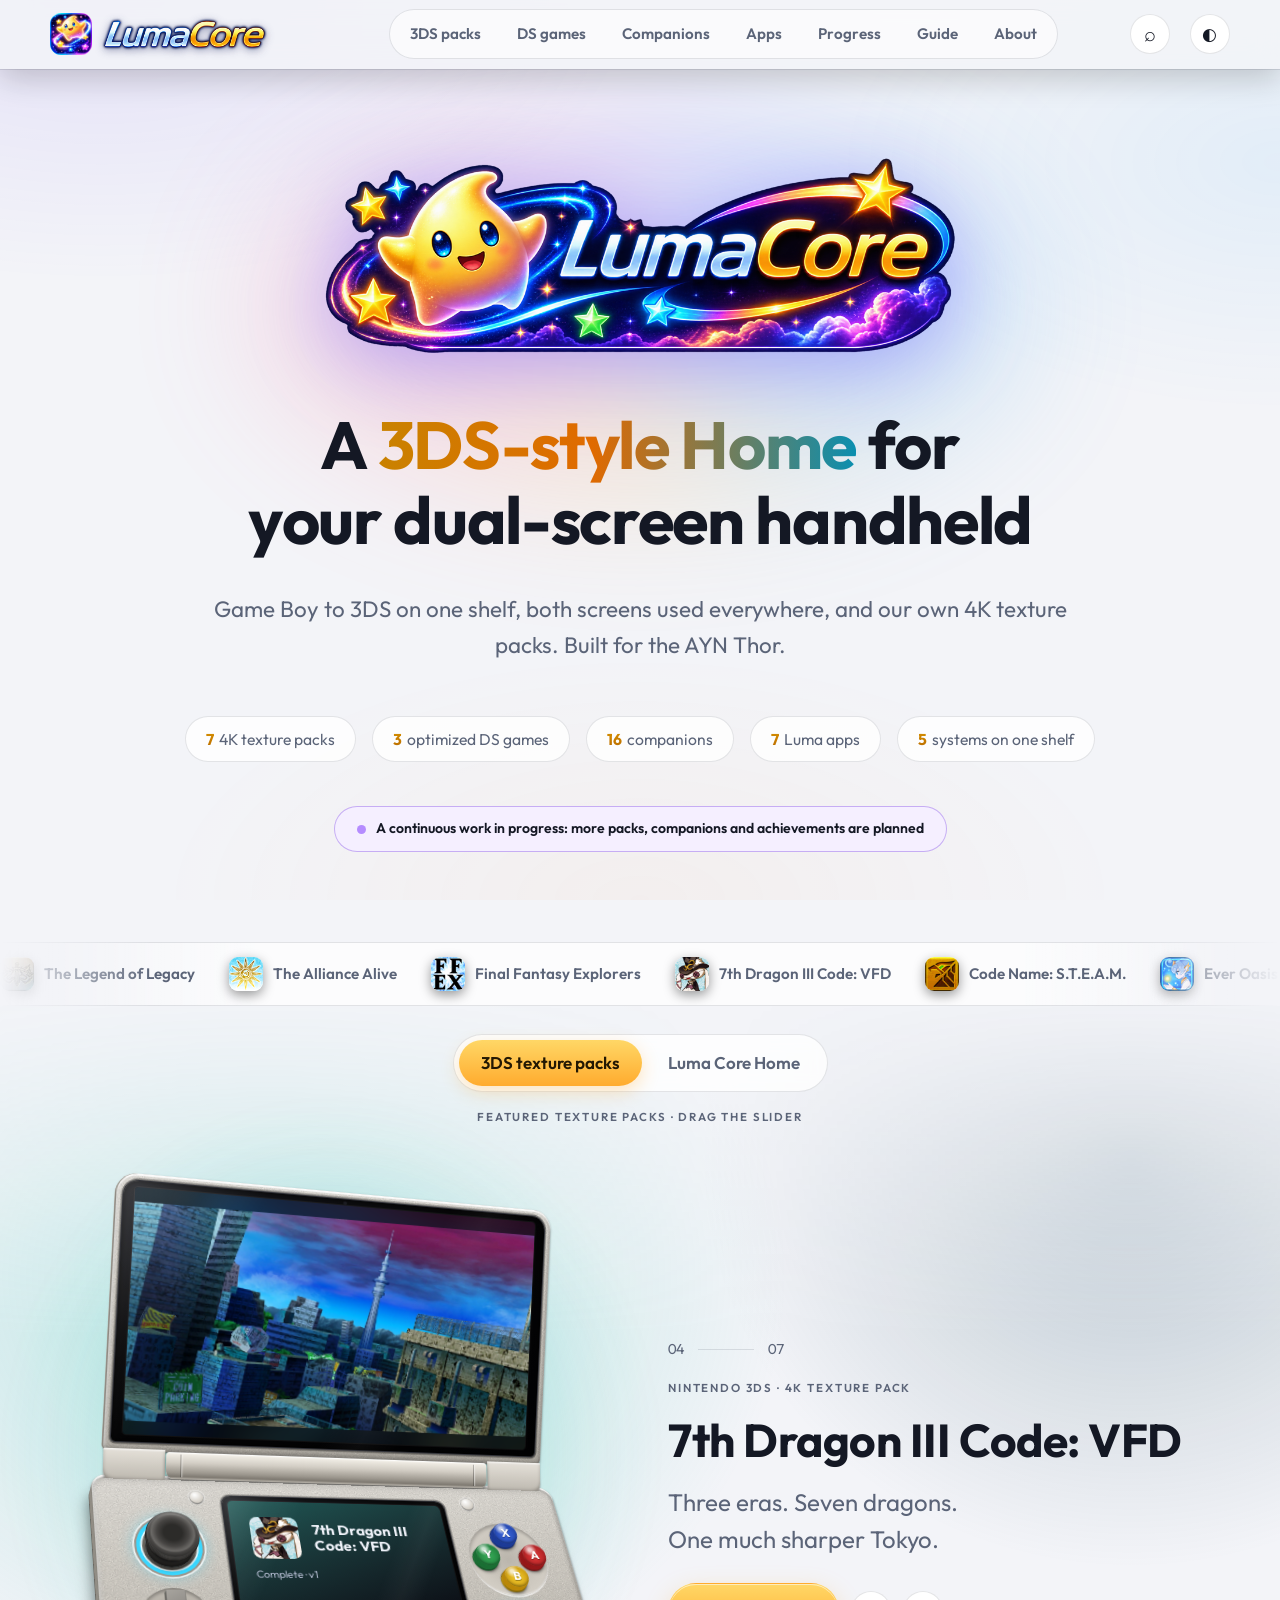
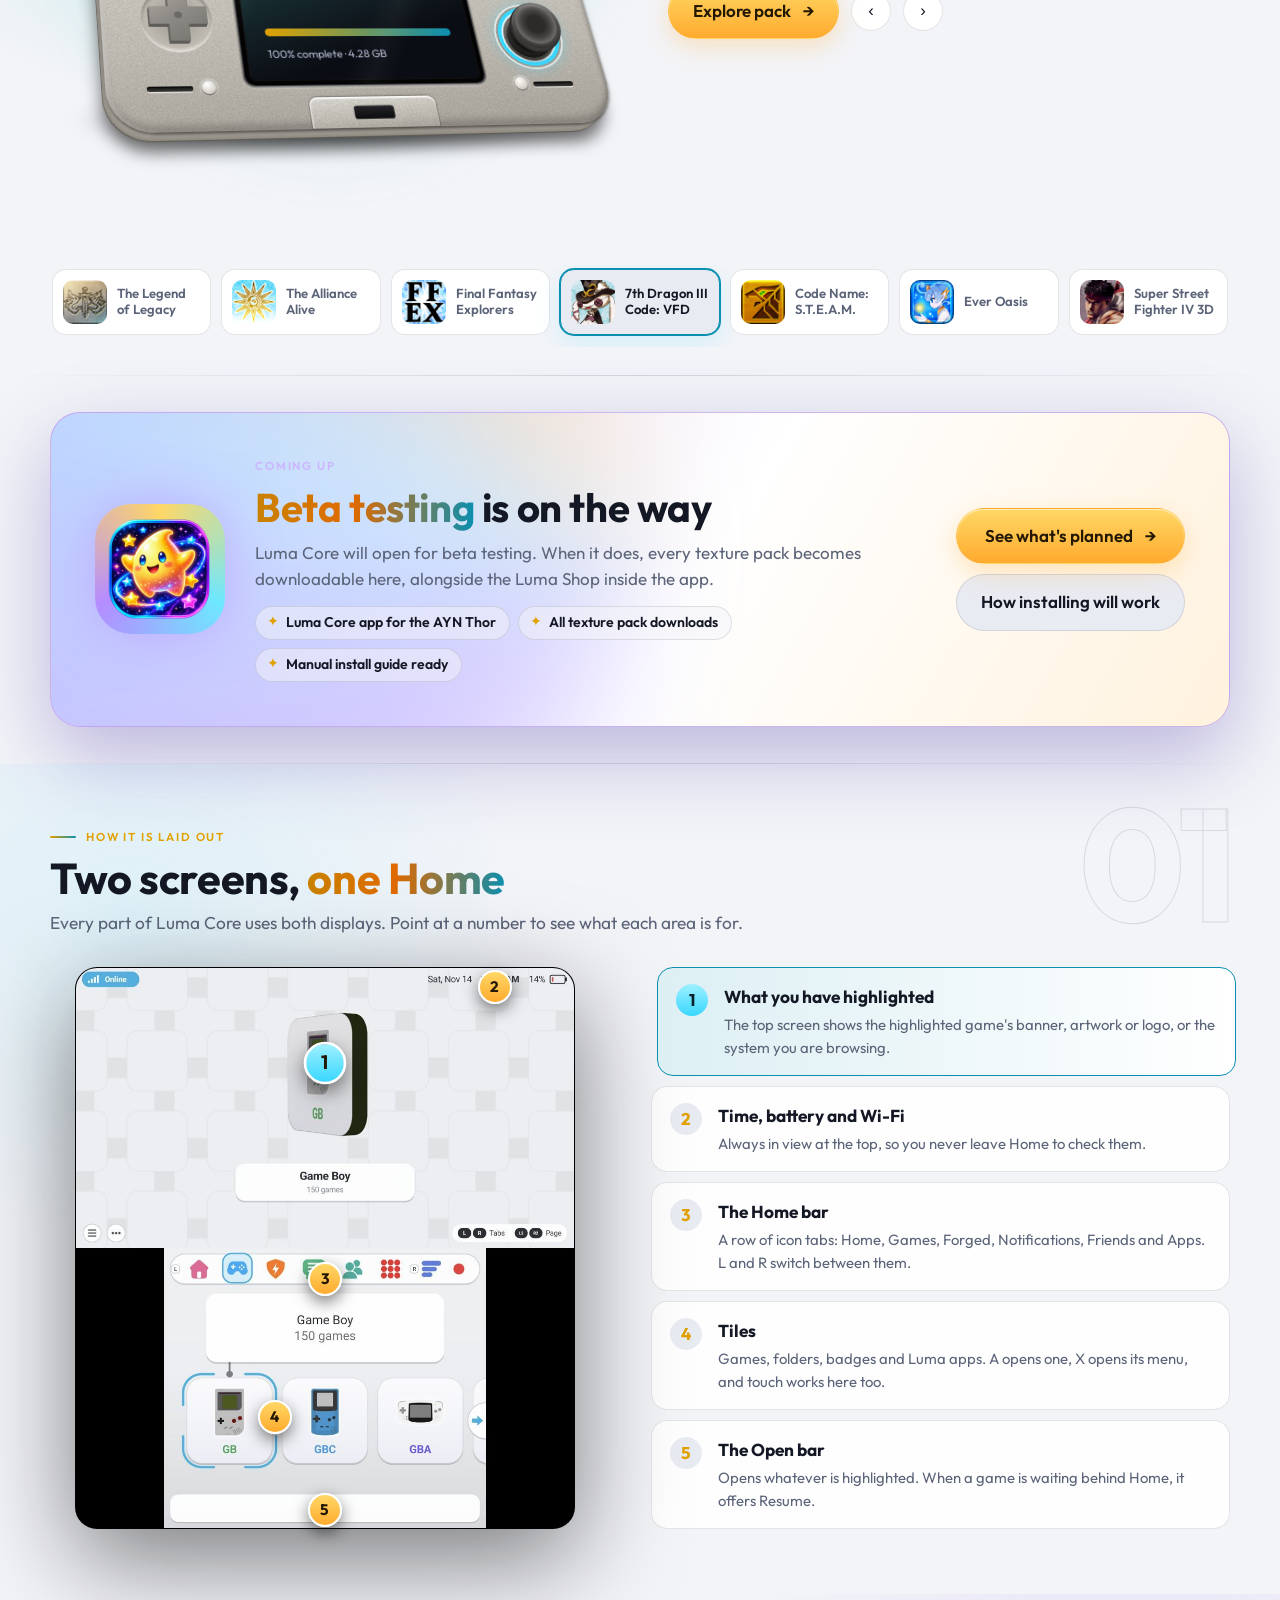
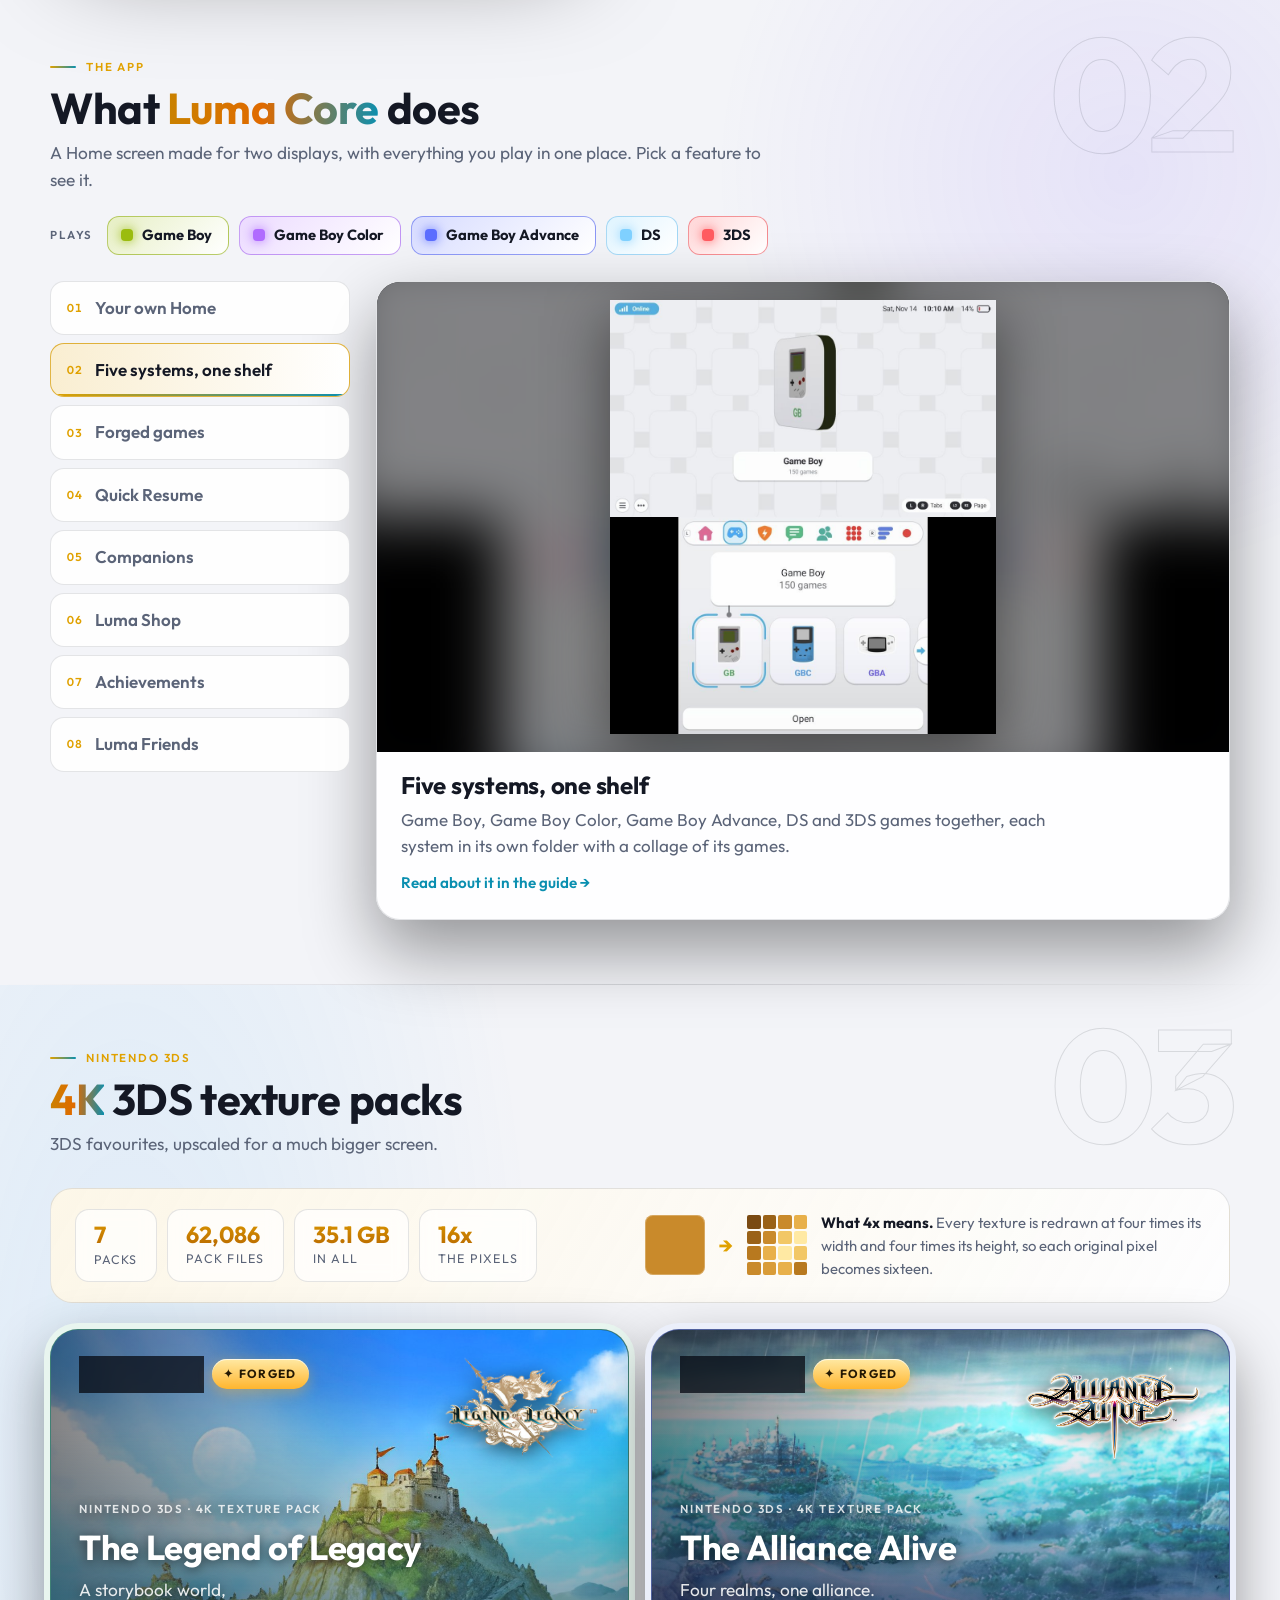
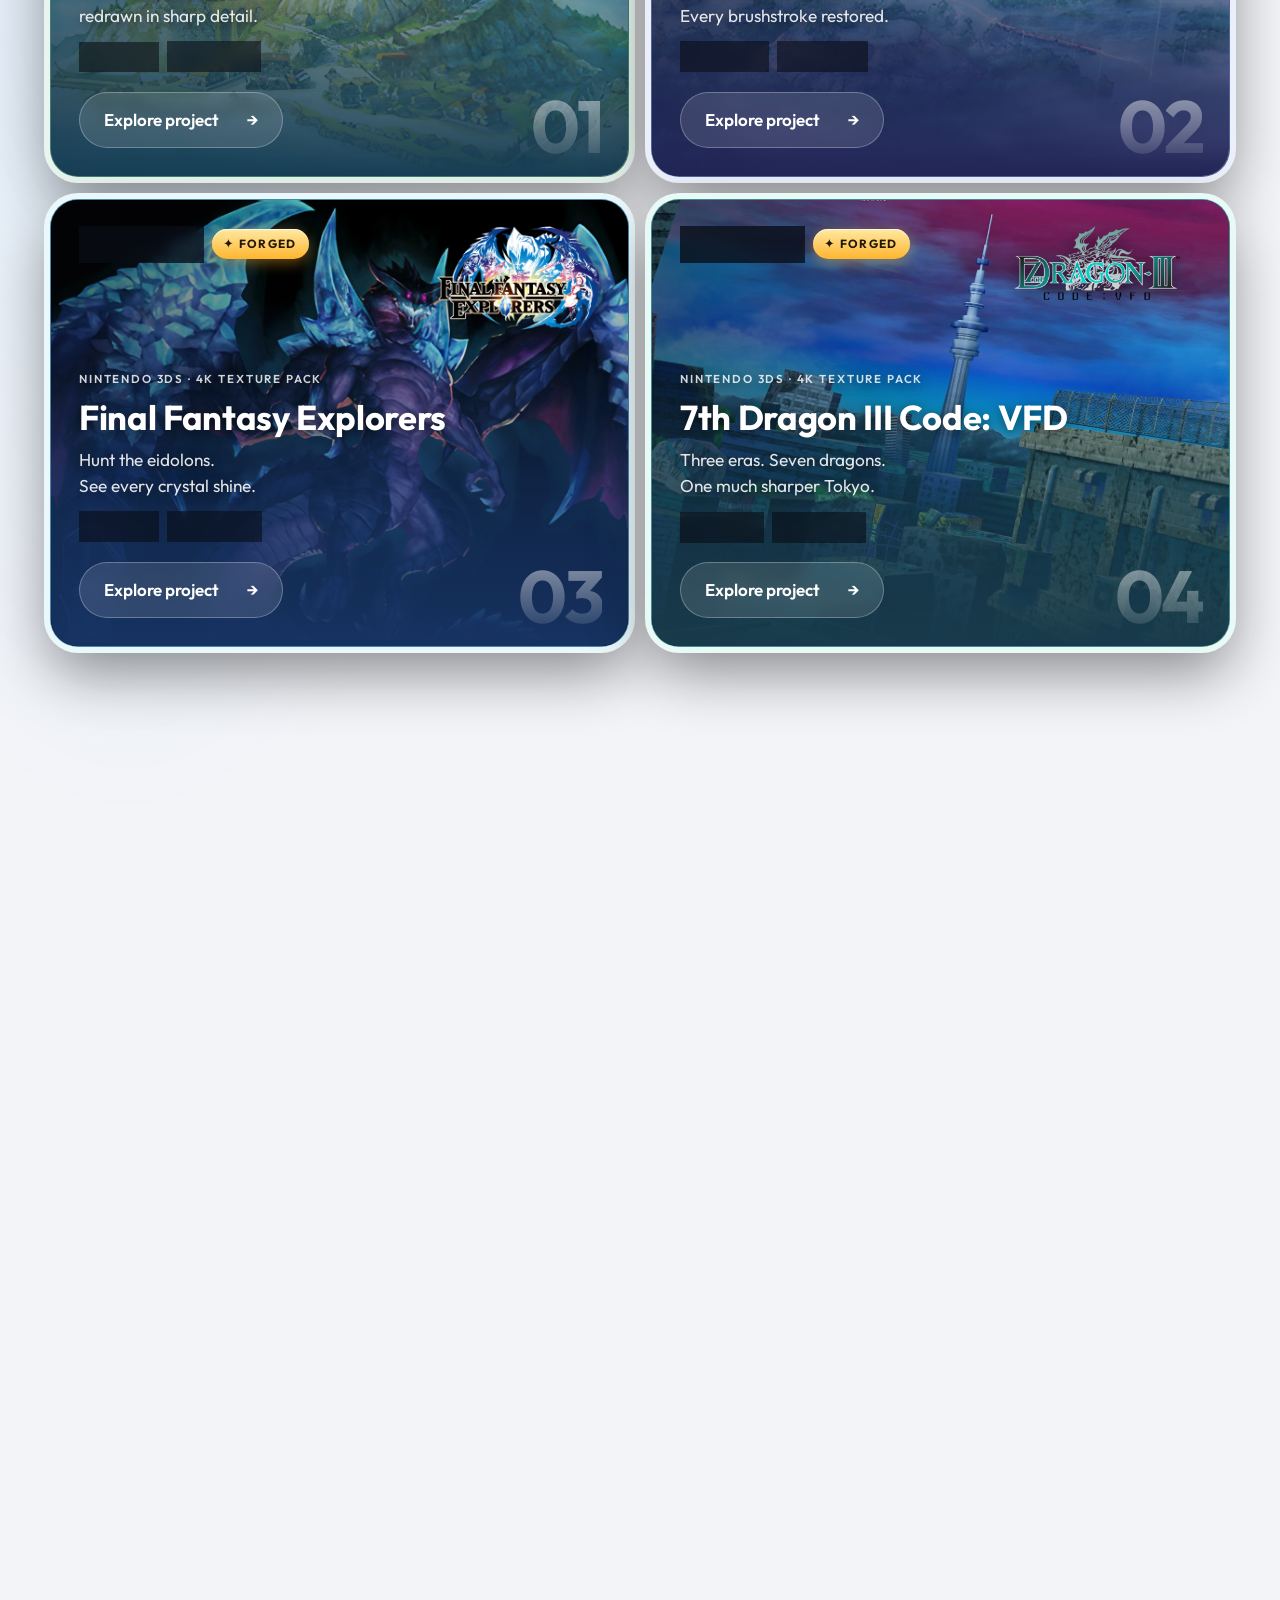
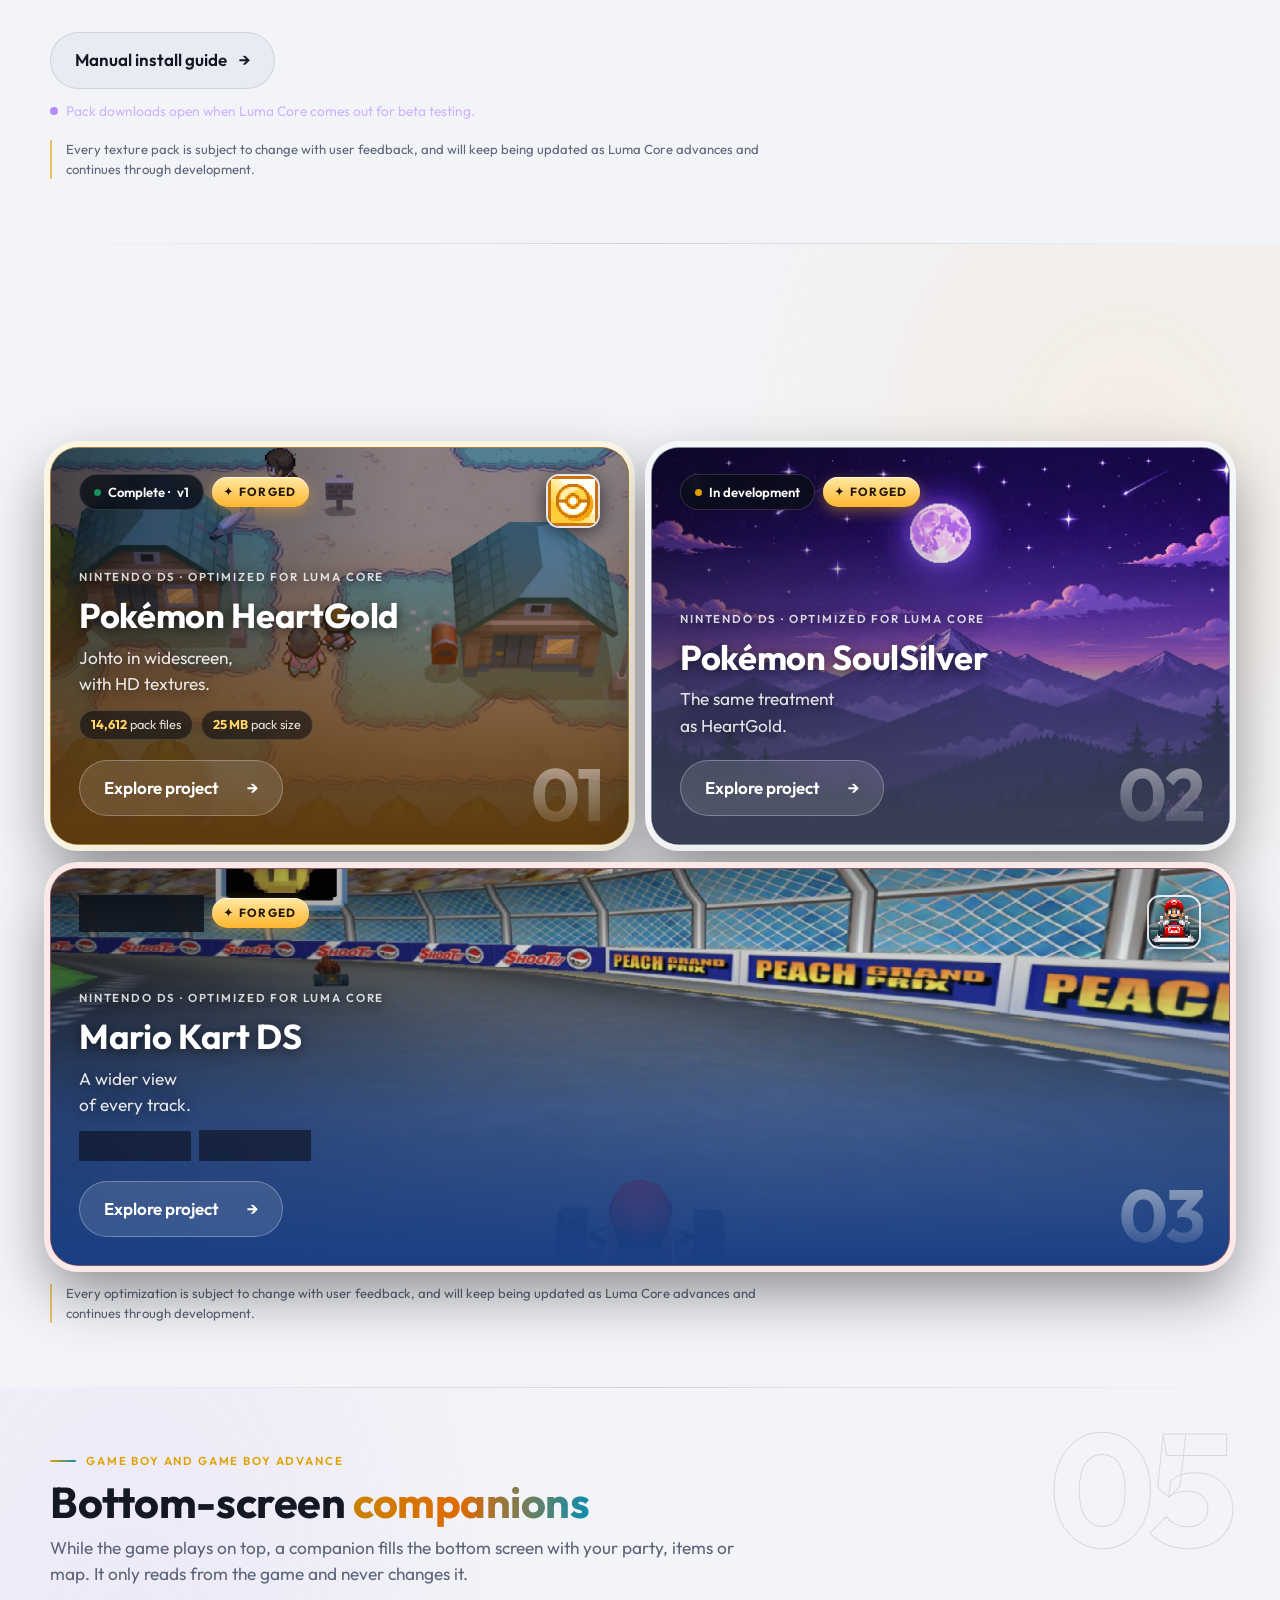
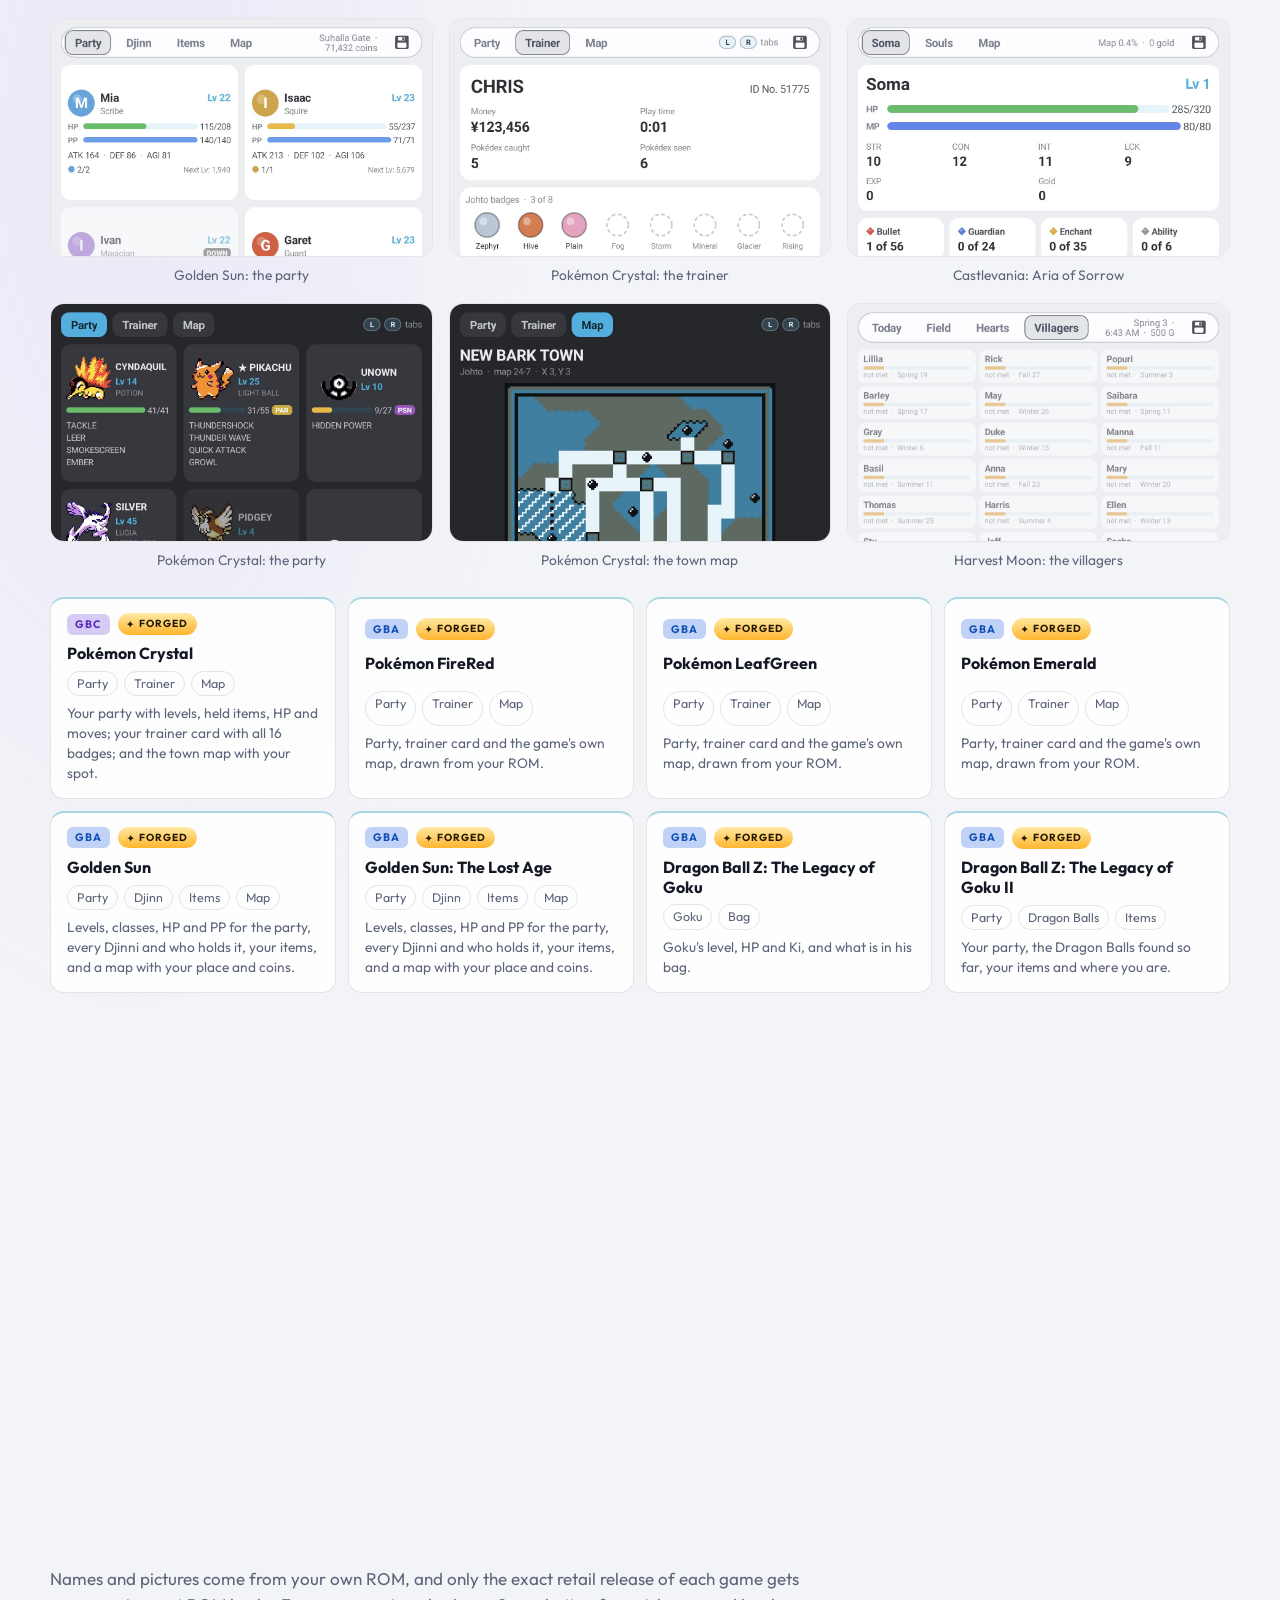
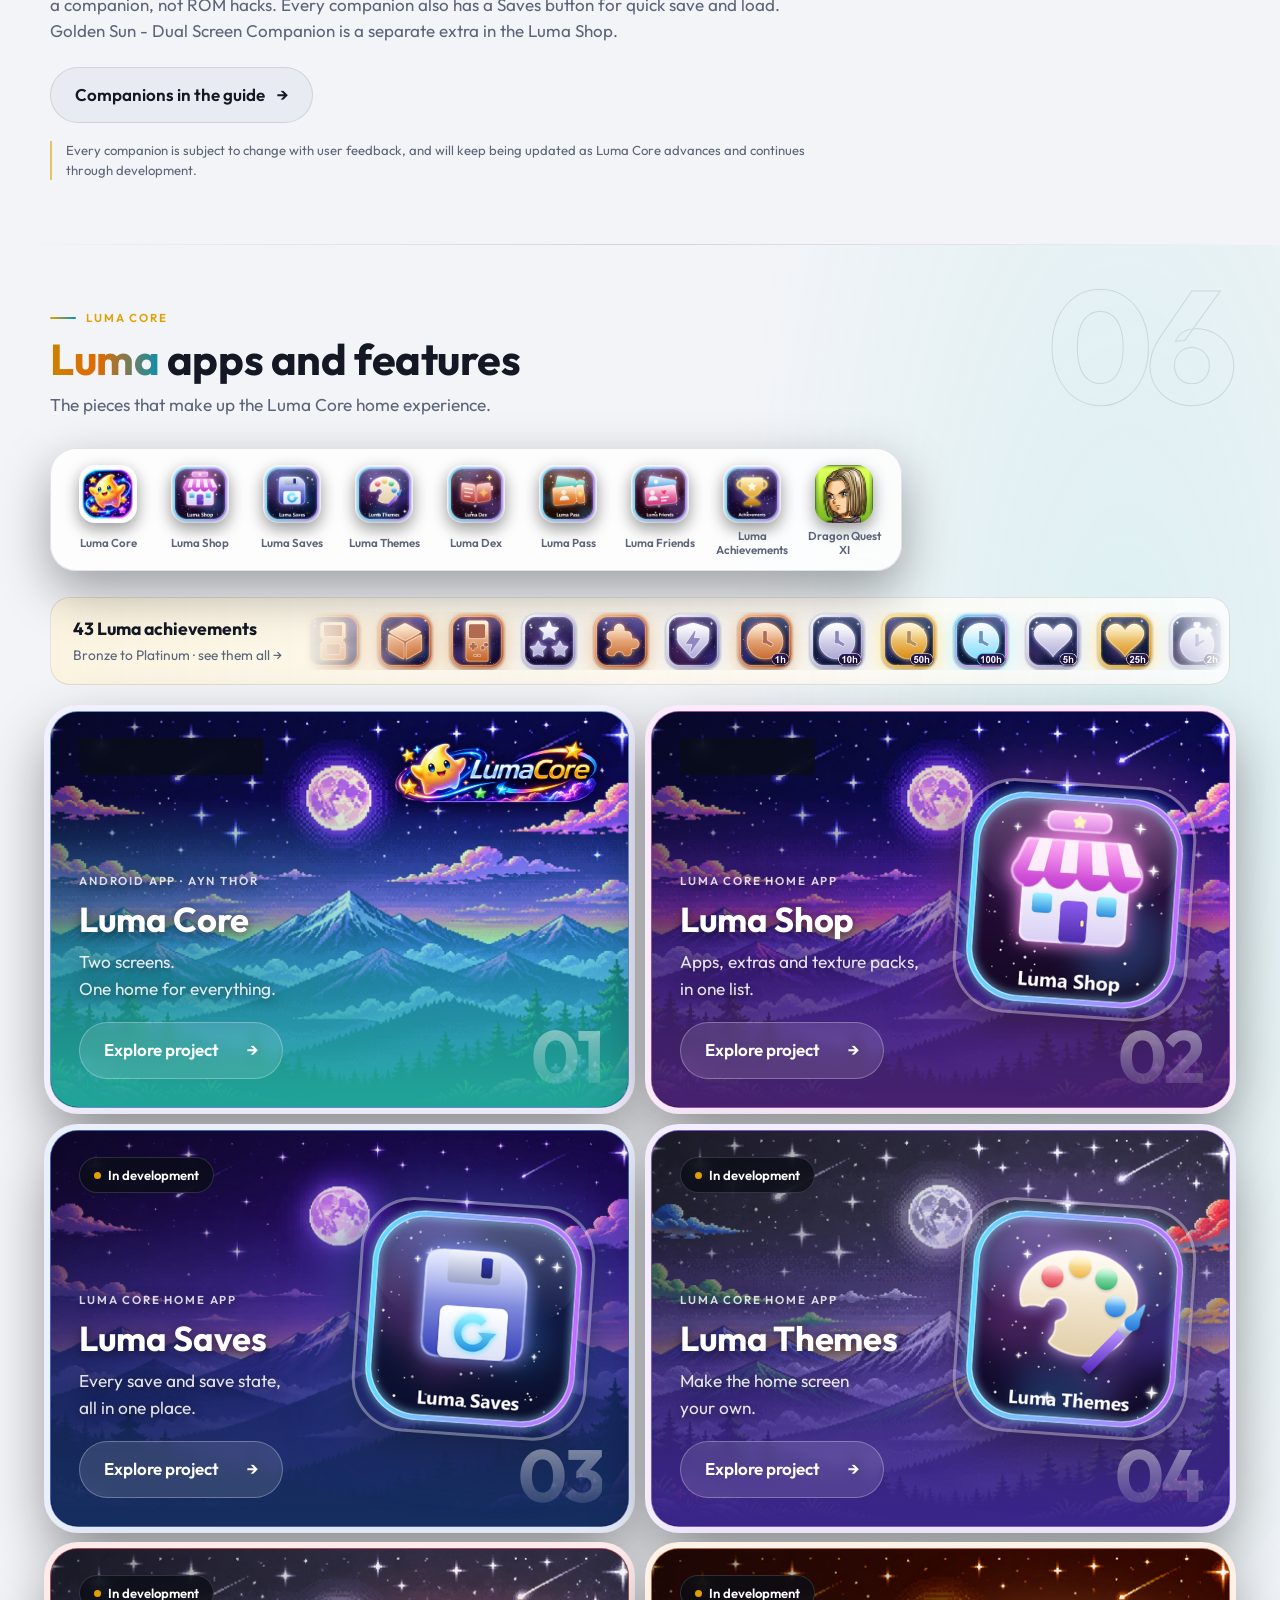
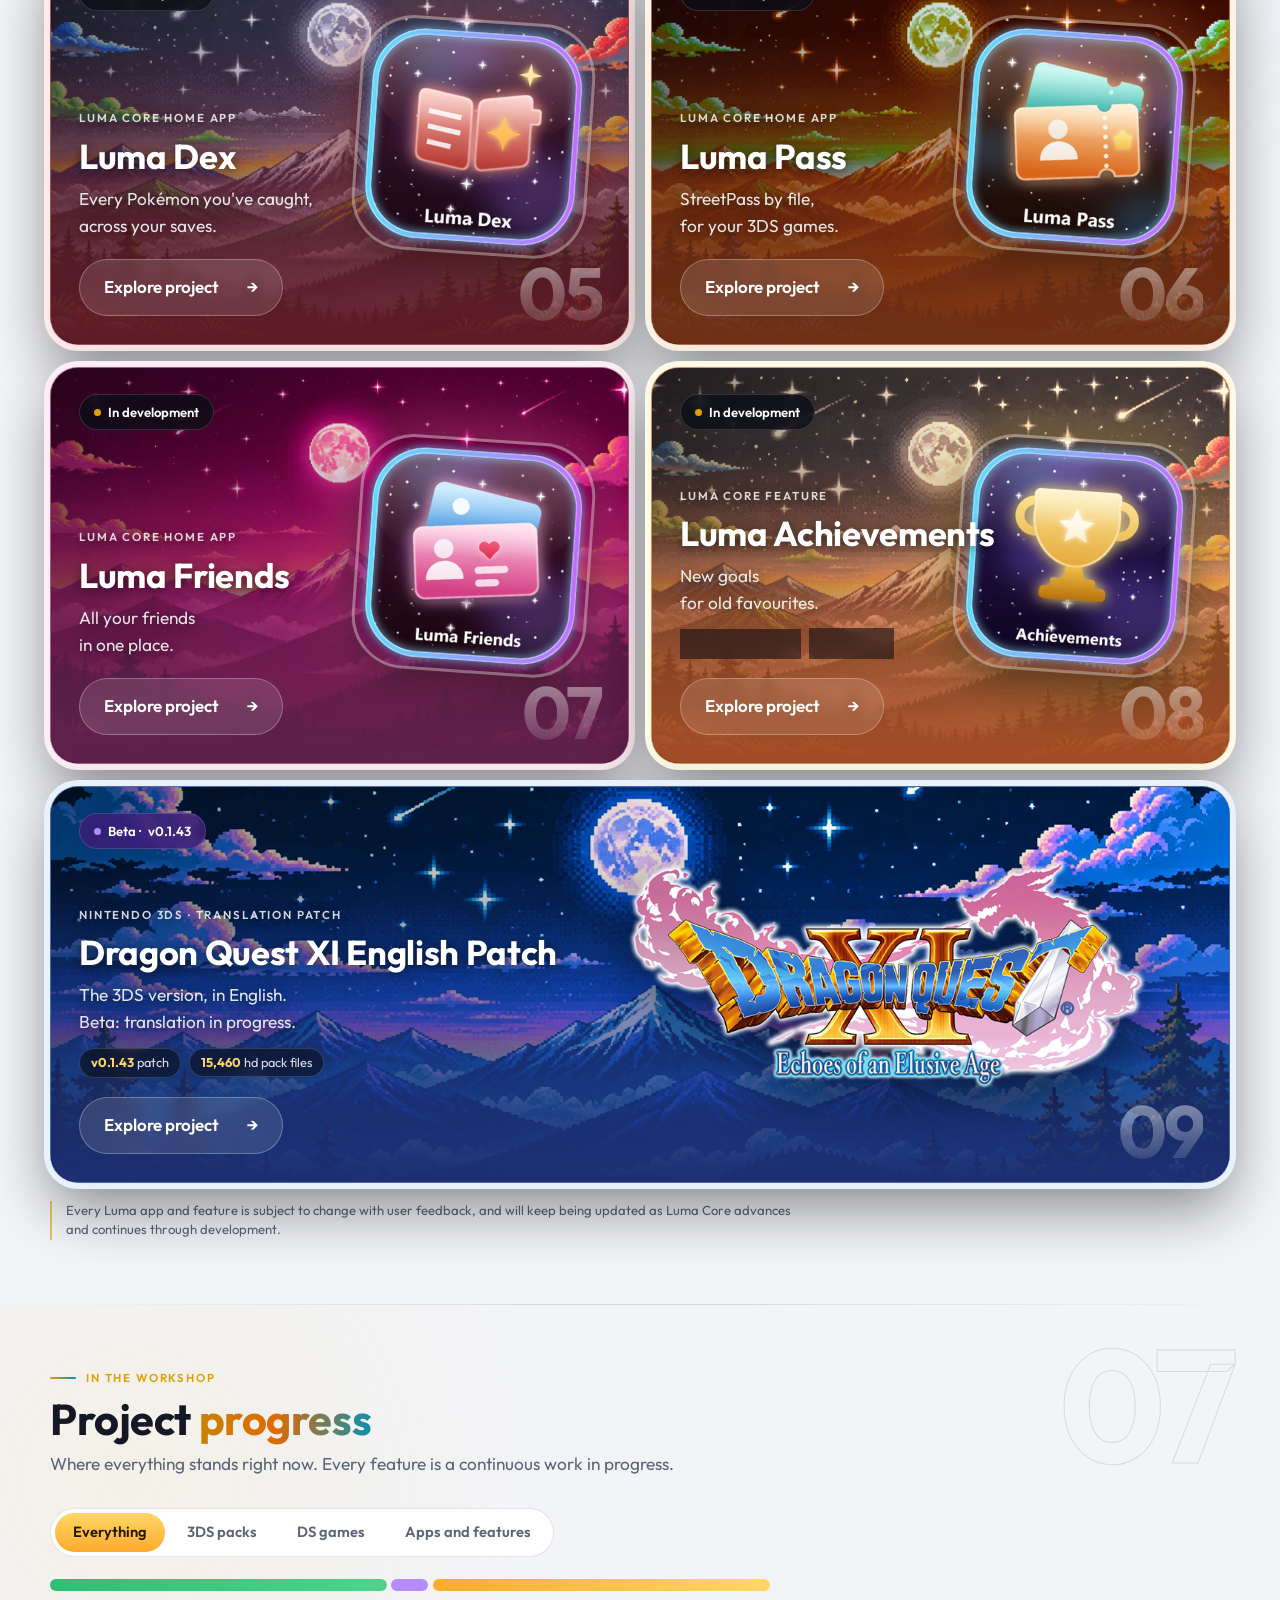
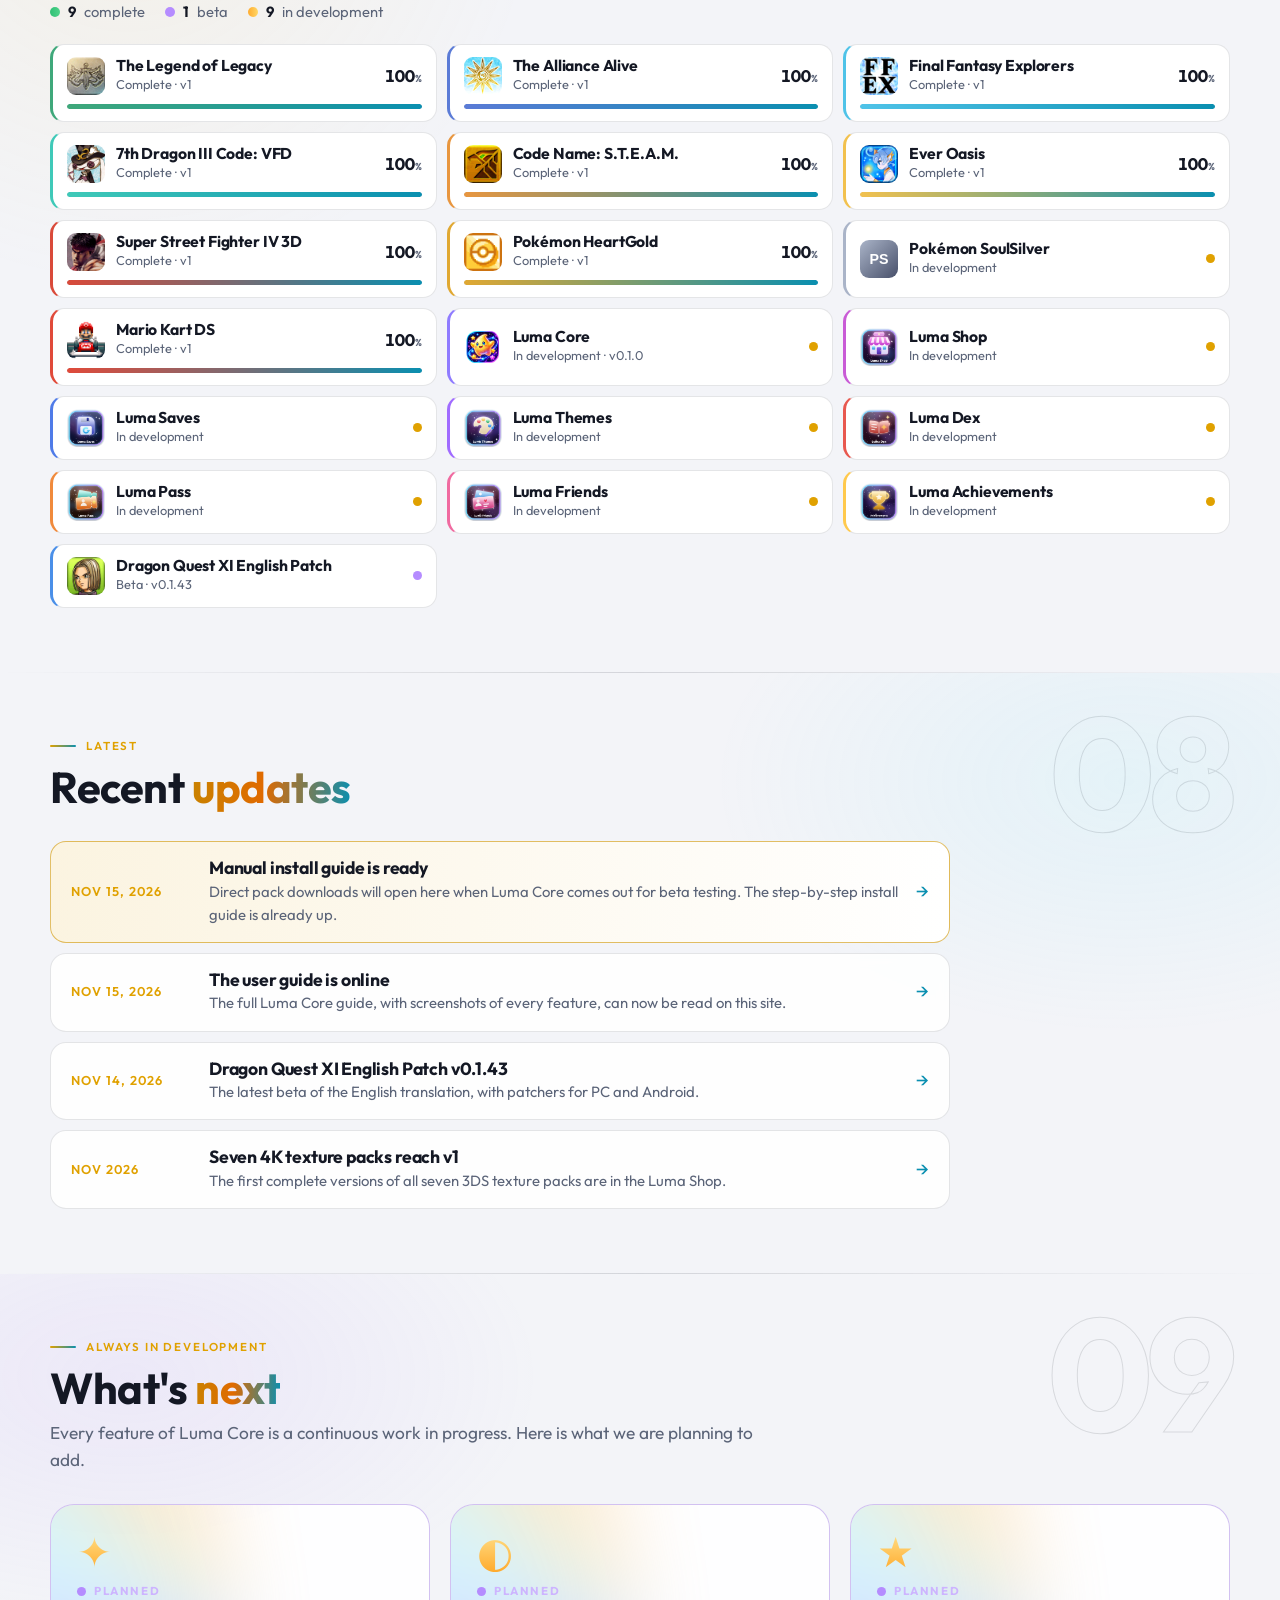
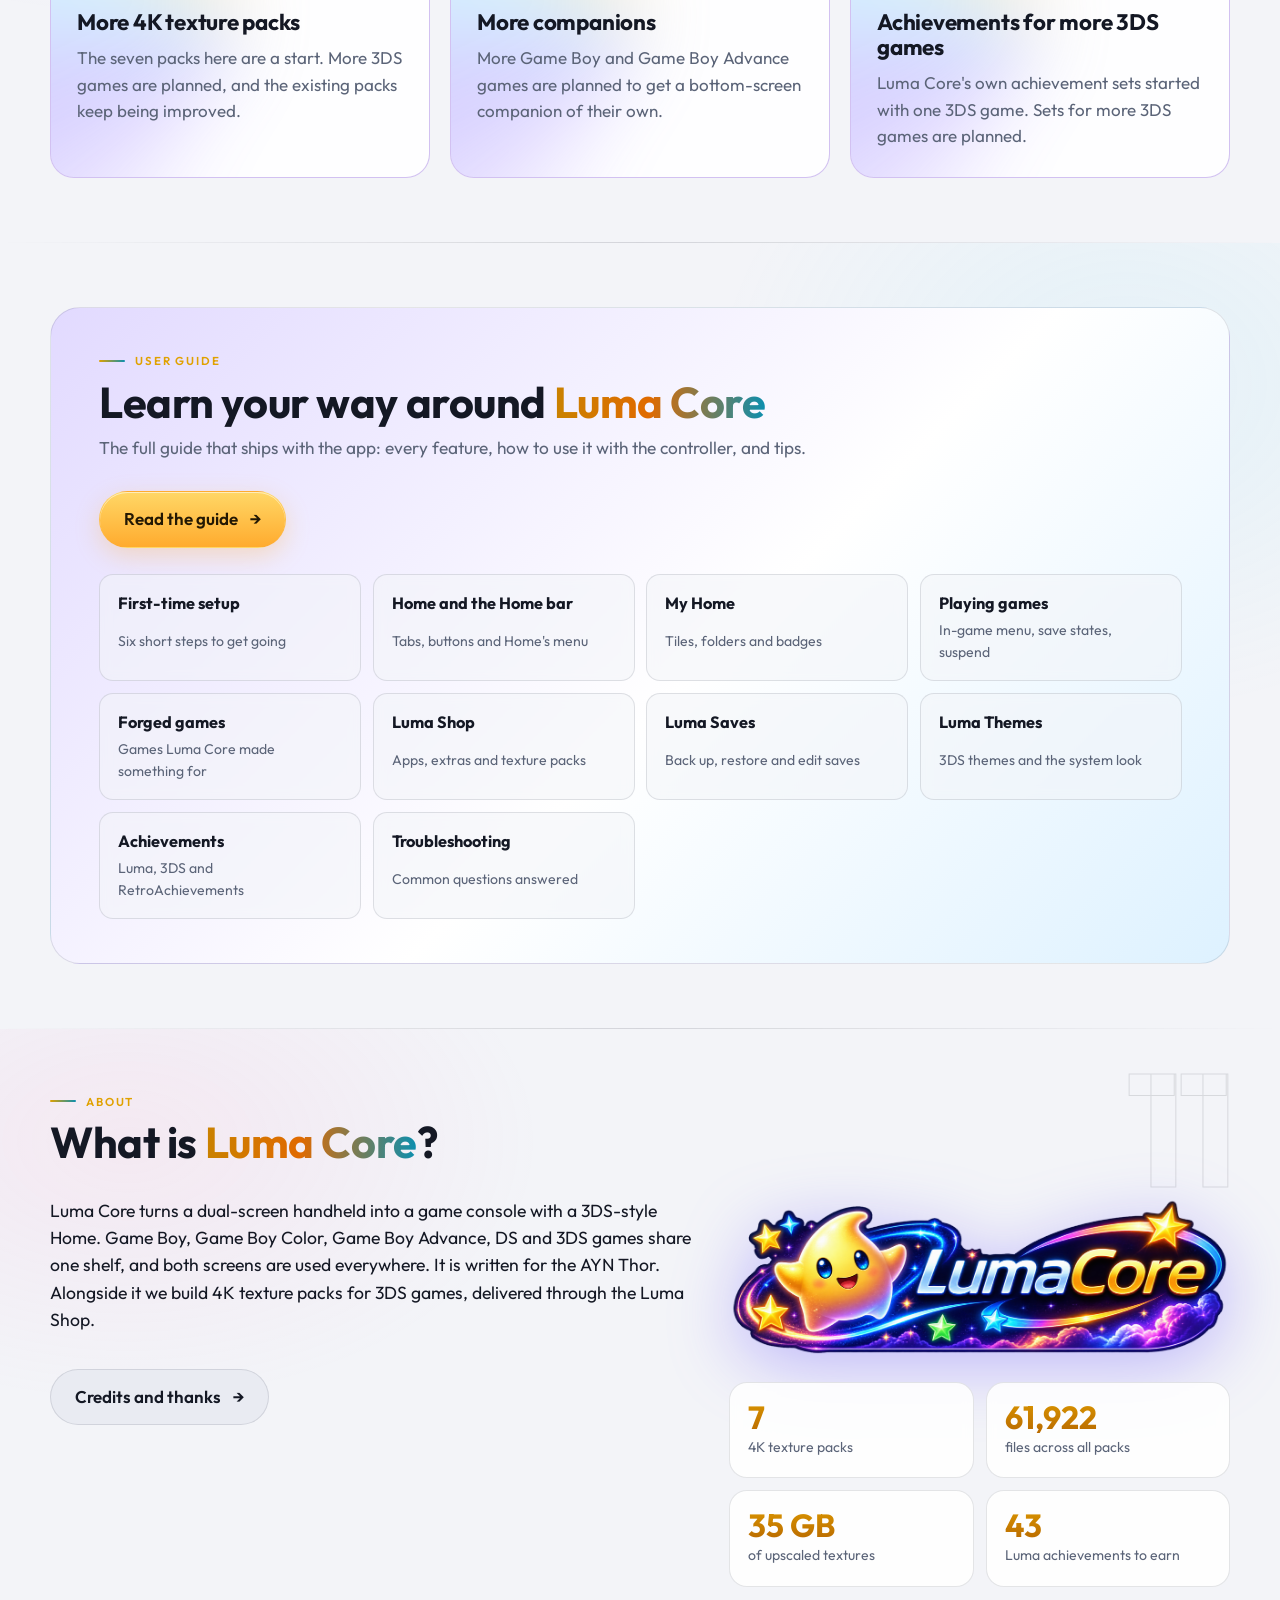
==== index.html @ b37123d9 "Menu and headings named by system: 3DS packs, DS games, Companions Co-Authored-By: Claude Fable 5.2 " ====
<!doctype html>
<html lang="en">
<head>
  <meta charset="utf-8">
  <meta name="viewport" content="width=device-width, initial-scale=1">
  <title>Luma Core · A dual-screen home and 4K texture packs</title>
  <meta name="theme-color" content="#0a0c13">
  <meta property="og:type" content="website">
  <meta property="og:site_name" content="Luma Core">
  <meta property="og:title" content="Luma Core: a 3DS-style Home for your dual-screen handheld">
  <meta property="og:description" content="Game Boy to 3DS on one shelf, both screens used everywhere, and our own 4K texture packs. Built for the AYN Thor.">
  <meta property="og:image" content="img/logo-banner.png">
  <meta name="twitter:card" content="summary_large_image">
  <link rel="icon" href="img/logo-icon.png">
  <meta name="description" content="Luma Core: a dual-screen home for your 3DS library, plus 4K texture packs.">
  <link rel="preconnect" href="https://fonts.googleapis.com">
  <link rel="preconnect" href="https://fonts.gstatic.com" crossorigin>
  <link href="https://fonts.googleapis.com/css2?family=Outfit:wght@300;400;600;700&display=swap" rel="stylesheet">
  <link rel="stylesheet" href="css/styles.css">
</head>
<body>
  <header class="nav">
    <div class="wrap">
      <a class="brand" href="index.html" aria-label="Luma Core home">
        <picture><source srcset="img/logo-icon.png" media="(prefers-reduced-motion: reduce)"><img src="img/logo-anim.gif" alt="" width="38" height="38"></picture>
        <img class="wordmark" src="img/wordmark.png" alt="Luma Core">
      </a>
      <nav aria-label="Sections">
        <a href="#packs">3DS packs</a>
        <a href="#ds">DS games</a>
        <a href="#companions">Companions</a>
        <a href="#apps">Apps</a>
        <a href="#progress">Progress</a>
        <a href="guide.html">Guide</a>
        <a href="#about">About</a>
      </nav>
      <button class="icon-btn" type="button" data-theme-toggle aria-label="Switch between light and dark mode">◐</button>
    </div>
  </header>

  <main>
    <section class="intro wrap" aria-label="Luma Core">
      <img class="logo" src="img/logo-banner.png" alt="Luma Core">
      <h1>A <span class="grad">3DS-style Home</span> for your dual-screen handheld</h1>
      <p class="lead">Game Boy to 3DS on one shelf, both screens used everywhere, and our own 4K texture packs. Built for the AYN Thor.</p>
      <div class="pills" id="introPills"></div>
      <a class="wip-pill" href="#next"><i></i>A continuous work in progress: more packs, companions and achievements are planned</a>
    </section>

    <div class="marquee" aria-hidden="true"><div class="marquee-track" id="marquee"></div></div>

    <section class="hero" id="top" aria-label="Featured texture packs">
      <div class="wrap">
        <div class="mode-tabs" role="group" aria-label="What the Thor shows">
          <button type="button" data-mode="packs" aria-pressed="true">3DS texture packs</button>
          <button type="button" data-mode="screens" aria-pressed="false">Luma Core Home</button>
        </div>
        <p class="eyebrow showcase-label" id="showcaseLabel">Featured texture packs · drag the slider</p>
        <div class="hero-grid">
          <div class="thor" role="img" aria-label="AYN Thor showing the selected texture pack">
            <div class="t-rig">
            <div class="t-lid"><div class="t-glass"><span class="t-cam"></span><div class="t-top" id="heroTop"></div></div></div>
            <div class="t-hinge"><i></i><i></i><i></i></div>
            <div class="t-base">
              <div class="t-pad"><span class="t-stick"></span><span class="t-dpad"></span></div>
              <div class="t-panel"><div class="t-bottom" id="heroBottom"></div></div>
              <div class="t-pad"><span class="t-abxy"><b>X</b><b>B</b><b>Y</b><b>A</b></span><span class="t-stick"></span></div>
              <span class="t-dot tl"></span><span class="t-dot tr"></span><span class="t-dot bl"></span><span class="t-dot br"></span>
              <span class="t-slit l"></span><span class="t-slit r"></span><span class="t-tab"></span>
            </div>
            <div class="t-lip"></div>
            </div>
          </div>

          <div class="hero-info" aria-live="polite">
            <div class="counter"><span id="heroNum">01</span><i></i><span id="heroTotal">07</span></div>
            <p class="eyebrow" id="heroPlatform"></p>
            <h2 class="title" id="heroTitle"></h2>
            <p class="tagline" id="heroTagline"></p>
            <div class="hero-actions">
              <a class="btn primary" id="heroLink" href="#">Explore pack <span aria-hidden="true">→</span></a>
              <button class="icon-btn" type="button" id="heroPrev" aria-label="Previous pack">‹</button>
              <button class="icon-btn" type="button" id="heroNext" aria-label="Next pack">›</button>
            </div>
          </div>
        </div>
        <nav class="strip" id="heroStrip" aria-label="Choose what to show"></nav>
      </div>
    </section>

    <section class="block" id="beta" aria-label="Beta testing">
      <div class="wrap">
        <div class="beta-card">
          <div class="beta-orb" aria-hidden="true"><img src="img/logo-icon.png" alt=""></div>
          <div class="beta-text">
            <p class="eyebrow">Coming up</p>
            <h2 id="betaTitle"></h2>
            <p id="betaText"></p>
            <ul id="betaPoints"></ul>
          </div>
          <div class="beta-actions">
            <a class="btn primary" href="#next">See what's planned <span aria-hidden="true">→</span></a>
            <a class="btn" href="install.html">How installing will work</a>
          </div>
        </div>
      </div>
    </section>

    <section class="block" id="screens">
      <div class="wrap">
        <div class="section-head">
          <p class="eyebrow">How it is laid out</p>
          <h2>Two screens, <span class="grad">one Home</span></h2>
          <p class="muted">Every part of Luma Core uses both displays. Point at a number to see what each area is for.</p>
        </div>
        <div class="anatomy" id="anatomy"></div>
      </div>
    </section>

    <section class="block" id="features">
      <div class="wrap">
        <div class="section-head">
          <p class="eyebrow">The app</p>
          <h2>What <span class="grad">Luma Core</span> does</h2>
          <p class="muted">A Home screen made for two displays, with everything you play in one place. Pick a feature to see it.</p>
        </div>
        <div class="systems" aria-label="Systems Luma Core plays">
          <span class="systems-label">Plays</span>
          <span class="sys-chip gb">Game Boy</span><span class="sys-chip gbc">Game Boy Color</span><span class="sys-chip gba">Game Boy Advance</span>
          <span class="sys-chip ds">DS</span><span class="sys-chip tds">3DS</span>
        </div>
        <div class="tour" id="tour">
          <div class="tour-tabs" id="tourTabs" role="tablist" aria-label="Luma Core features"></div>
          <div class="tour-stage" id="tourStage"></div>
        </div>
      </div>
    </section>

    <section class="block" id="packs">
      <div class="wrap">
        <div class="section-head">
          <p class="eyebrow">Nintendo 3DS</p>
          <h2><span class="grad">4K</span> 3DS texture packs</h2>
          <p class="muted">3DS favourites, upscaled for a much bigger screen.</p>
        </div>
        <div class="pack-band" id="packBand"></div>
        <div class="grid" id="packGrid"></div>
        <a class="btn" href="install.html" style="margin-top:22px">Manual install guide <span aria-hidden="true">→</span></a>
        <p class="soon-note" data-downloads-note></p>
        <p class="disclaimer" data-disclaimer="texture"></p>
      </div>
    </section>

    <section class="block" id="ds">
      <div class="wrap">
        <div class="section-head">
          <p class="eyebrow">Nintendo DS</p>
          <h2>Optimized <span class="grad">DS games</span></h2>
          <p class="muted">DS games we tuned ourselves: HD textures, widescreen, and the bottom screen put to use.</p>
        </div>
        <div class="grid" id="dsGrid"></div>
        <p class="disclaimer" data-disclaimer="ds"></p>
      </div>
    </section>

    <section class="block" id="companions">
      <div class="wrap">
        <div class="section-head">
          <p class="eyebrow">Game Boy and Game Boy Advance</p>
          <h2>Bottom-screen <span class="grad">companions</span></h2>
          <p class="muted">While the game plays on top, a companion fills the bottom screen with your party, items or map. It only reads from the game and never changes it.</p>
        </div>
        <div class="shots" id="companionShots"></div>
        <div class="comp-grid" id="companionGrid"></div>
        <p class="muted comp-note" id="companionNote"></p>
        <a class="btn" href="guide.html#companions">Companions in the guide <span aria-hidden="true">→</span></a>
        <p class="disclaimer" data-disclaimer="companions"></p>
      </div>
    </section>

    <section class="block" id="apps">
      <div class="wrap">
        <div class="section-head">
          <p class="eyebrow">Luma Core</p>
          <h2><span class="grad">Luma</span> apps and features</h2>
          <p class="muted">The pieces that make up the Luma Core home experience.</p>
        </div>
        <nav class="dock" id="appDock" aria-label="Luma apps"></nav>
        <a class="ribbon" id="badgeRibbon" href="project.html?id=achievements"></a>
        <div class="grid" id="appGrid"></div>
        <p class="disclaimer" data-disclaimer="app"></p>
      </div>
    </section>

    <section class="block" id="progress">
      <div class="wrap">
        <div class="section-head">
          <p class="eyebrow">In the workshop</p>
          <h2>Project <span class="grad">progress</span></h2>
          <p class="muted">Where everything stands right now. Every feature is a continuous work in progress.</p>
        </div>
        <div class="tabs" role="group" aria-label="Filter projects">
          <button type="button" data-filter="all" aria-pressed="true">Everything</button>
          <button type="button" data-filter="texture" aria-pressed="false">3DS packs</button>
          <button type="button" data-filter="ds" aria-pressed="false">DS games</button>
          <button type="button" data-filter="app" aria-pressed="false">Apps and features</button>
        </div>
        <div class="tally" id="tally"></div>
        <div class="rows" id="progressRows"></div>
      </div>
    </section>

    <section class="block" id="news">
      <div class="wrap">
        <div class="section-head">
          <p class="eyebrow">Latest</p>
          <h2>Recent <span class="grad">updates</span></h2>
        </div>
        <div class="news" id="newsList"></div>
      </div>
    </section>

    <section class="block" id="next">
      <div class="wrap">
        <div class="section-head">
          <p class="eyebrow">Always in development</p>
          <h2>What's <span class="grad">next</span></h2>
          <p class="muted" id="wipLine"></p>
        </div>
        <div class="next-grid" id="nextGrid"></div>
      </div>
    </section>

    <section class="block" id="guide">
      <div class="wrap">
        <div class="section-head">
          <p class="eyebrow">User guide</p>
          <h2>Learn your way around <span class="grad">Luma Core</span></h2>
          <p class="muted">The full guide that ships with the app: every feature, how to use it with the controller, and tips.</p>
        </div>
        <a class="btn primary" href="guide.html">Read the guide <span aria-hidden="true">→</span></a>
        <div class="topics" id="guideTopics"></div>
      </div>
    </section>

    <section class="block" id="about">
      <div class="wrap">
        <div class="section-head">
          <p class="eyebrow">About</p>
          <h2>What is <span class="grad">Luma Core</span>?</h2>
        </div>
        <div class="about">
          <div>
            <p id="aboutText"></p>
            <div class="hero-actions" id="aboutLinks" style="margin-top:22px"></div>
            <a class="btn" href="credits.html" style="margin-top:14px">Credits and thanks <span aria-hidden="true">→</span></a>
          </div>
          <div><div class="about-logo" id="aboutLogo"></div><div class="facts" id="facts"></div></div>
        </div>
      </div>
    </section>
  </main>

  <footer>
    <div class="wrap">
      <p>© <span data-year></span> <span data-site-name></span>. A fan project, and a continuous work in progress. Texture packs are for emulators and do nothing on a real 3DS. Not affiliated with or endorsed by Nintendo or any game publisher.</p>
      <p>All game names and artwork belong to their respective owners. You need your own legally obtained copies of the games.</p>
    </div>
  </footer>

  <script src="js/data.js"></script>
  <script src="js/common.js"></script>
  <script src="js/app.js"></script>
</body>
</html>
---- css/styles.css ----
/* Luma Core — site styles */
:root {
  --bg: #0a0c13;
  --surface: #131724;
  --surface-2: #1b2031;
  --line: rgba(255, 255, 255, 0.09);
  --text: #eef1f8;
  --muted: #98a1b8;
  --accent: #ffc94d;
  --accent-ink: #1a1405;
  --accent-2: #6ee7ff;
  --ok: #4fd38a;
  --shadow: 0 20px 50px rgba(0, 0, 0, 0.45);
  --radius: 18px;
  --max: 1180px;
  color-scheme: dark;
}
@media (prefers-color-scheme: light) {
  :root:not([data-theme="dark"]) {
    --bg: #f3f4f8;
    --surface: #ffffff;
    --surface-2: #e9ebf2;
    --line: rgba(15, 20, 40, 0.11);
    --text: #141824;
    --muted: #5b6478;
    --accent: #e0a100;
    --accent-2: #0a8fb0;
    --ok: #17915a;
    --shadow: 0 20px 40px rgba(30, 40, 80, 0.14);
    color-scheme: light;
  }
}
:root[data-theme="light"] {
  --bg: #f3f4f8;
  --surface: #ffffff;
  --surface-2: #e9ebf2;
  --line: rgba(15, 20, 40, 0.11);
  --text: #141824;
  --muted: #5b6478;
  --accent: #e0a100;
  --accent-2: #0a8fb0;
  --ok: #17915a;
  --shadow: 0 20px 40px rgba(30, 40, 80, 0.14);
  color-scheme: light;
}

* { box-sizing: border-box; }
html { scroll-behavior: smooth; scroll-padding-top: 84px; }
body {
  margin: 0;
  background: var(--bg);
  color: var(--text);
  font-family: "Outfit", "Segoe UI", system-ui, sans-serif;
  font-size: 17px;
  line-height: 1.55;
  -webkit-font-smoothing: antialiased;
}
img { display: block; max-width: 100%; }
a { color: inherit; text-decoration: none; }
h1, h2, h3 { margin: 0; line-height: 1.12; font-weight: 700; letter-spacing: -0.01em; }
p { margin: 0; }
.wrap { width: min(var(--max), 100% - 32px); margin-inline: auto; }
.muted { color: var(--muted); }
.eyebrow {
  font-size: 0.72rem;
  letter-spacing: 0.16em;
  text-transform: uppercase;
  color: var(--muted);
  font-weight: 600;
}
:focus-visible { outline: 2px solid var(--accent-2); outline-offset: 3px; border-radius: 6px; }

/* ---------- header ---------- */
.nav {
  position: sticky; top: 0; z-index: 20;
  background: color-mix(in srgb, var(--bg) 82%, transparent);
  backdrop-filter: blur(14px);
  border-bottom: 1px solid var(--line);
}
.nav .wrap { display: flex; align-items: center; gap: 20px; min-height: 68px; flex-wrap: wrap; padding-block: 8px; }
.brand { display: flex; align-items: center; gap: 12px; font-size: 1.35rem; font-weight: 300; }
.brand b { font-weight: 700; }
.brand svg, .brand img { width: 38px; height: 38px; border-radius: 10px; }
.nav nav { display: flex; gap: 4px; margin-inline: auto; flex-wrap: wrap; }
.nav nav a {
  padding: 8px 16px; border-radius: 999px; color: var(--muted); font-weight: 600; font-size: 0.95rem;
}
.nav nav a:hover { color: var(--text); background: var(--surface-2); }
.icon-btn {
  width: 40px; height: 40px; display: grid; place-items: center;
  border-radius: 50%; border: 1px solid var(--line); background: var(--surface);
  color: var(--text); cursor: pointer; font-size: 1.05rem;
}
.icon-btn:hover { background: var(--surface-2); }

/* ---------- buttons, chips ---------- */
.btn {
  display: inline-flex; align-items: center; gap: 12px;
  padding: 14px 24px; border-radius: 999px; font: inherit; font-weight: 600;
  border: 1px solid var(--line); background: var(--surface-2); color: var(--text); cursor: pointer;
  transition: transform 0.15s, background 0.15s;
}
.btn:hover { transform: translateY(-2px); }
.btn.primary { background: var(--accent); color: var(--accent-ink); border-color: transparent; }
.btn[aria-disabled="true"] { opacity: 0.55; cursor: default; transform: none; }
.chip {
  display: inline-flex; align-items: center; gap: 7px;
  font-size: 0.78rem; font-weight: 600; padding: 4px 11px; border-radius: 999px;
  background: var(--surface-2); color: var(--muted); border: 1px solid var(--line);
}
.chip::before { content: ""; width: 7px; height: 7px; border-radius: 50%; background: var(--accent); }
.chip.released::before, .chip.complete::before { background: var(--ok); }
.chip.planned::before { background: var(--muted); }

/* ---------- hero ---------- */
.hero { position: relative; overflow: hidden; padding: 48px 0 28px; }
.hero::before {
  content: ""; position: absolute; inset: -20% -10% 0; z-index: -1;
  background:
    radial-gradient(48% 55% at 26% 40%, color-mix(in srgb, var(--c1, #8f7bff) 34%, transparent), transparent 70%),
    radial-gradient(40% 50% at 82% 30%, color-mix(in srgb, var(--c2, #2ad4c4) 26%, transparent), transparent 70%);
  transition: background 0.6s;
}
.hero-grid { display: grid; grid-template-columns: minmax(0, 1fr) minmax(0, 1fr); gap: 56px; align-items: center; }
.hero-info { display: grid; gap: 18px; justify-items: start; }
.counter { display: flex; align-items: center; gap: 14px; color: var(--muted); font-variant-numeric: tabular-nums; font-size: 0.9rem; }
.counter i { width: 56px; height: 1px; background: var(--line); }
.hero h1 { font-size: clamp(2.2rem, 4.6vw, 3.6rem); }
.hero .tagline { font-size: clamp(1.15rem, 2vw, 1.5rem); color: var(--muted); }
.hero .tagline span { display: block; }
.hero-actions { display: flex; gap: 12px; align-items: center; flex-wrap: wrap; margin-top: 6px; }

/* AYN Thor mock-up, drawn after the retro-grey model with coloured face buttons. */
.thor { width: min(480px, 100%); margin-inline: auto; container-type: inline-size; position: relative;
  --s1: #e2ded6; --s2: #cfcac1; --s3: #b4afa6; --s4: #979289;   /* shell: light to dark */
  --cap: #6f6d69; --cap2: #4f4d4a; --glass: #09090b; --led: #39d7ff;   /* --led: stick ring colour */
  filter: drop-shadow(0 5cqw 6cqw rgba(0, 0, 0, 0.55)); }

.t-lid { position: relative; margin: 0 2.2cqw; padding: 1.5cqw 1.5cqw 1.9cqw; border-radius: 4.2cqw 4.2cqw 1.2cqw 1.2cqw;
  background: linear-gradient(175deg, var(--s1), var(--s2) 60%, var(--s3));
  box-shadow: inset 0 0.3cqw 0 rgba(255, 255, 255, 0.7), inset 0 -0.3cqw 0.5cqw rgba(0, 0, 0, 0.18); }
.t-glass { position: relative; border-radius: 3cqw 3cqw 0.9cqw 0.9cqw; background: var(--glass); padding: 1.3cqw 2.3cqw 1.5cqw; overflow: hidden;
  box-shadow: 0 0 0 0.25cqw rgba(0, 0, 0, 0.25); }
.t-glass::after, .t-panel::after { content: ""; position: absolute; inset: 0; pointer-events: none;
  background: linear-gradient(120deg, rgba(255, 255, 255, 0.1) 0%, rgba(255, 255, 255, 0.02) 20%, transparent 34%); }
.t-cam { position: absolute; top: 0.35cqw; left: 50%; width: 0.7cqw; aspect-ratio: 1; border-radius: 50%; background: #1b1c22; }
.t-top { aspect-ratio: 16 / 9; border-radius: 0.7cqw; overflow: hidden; background: #000; position: relative; }

/* hinge: two lid ears with the barrel between them */
.t-hinge { height: 6.6cqw; margin: -0.5cqw 2.2cqw 0; position: relative; z-index: 2; display: grid; grid-template-columns: 12.5cqw 1fr 12.5cqw; }
.t-hinge i { background: linear-gradient(var(--s2), var(--s3)); box-shadow: inset 0 -0.4cqw 0.6cqw rgba(0, 0, 0, 0.2); }
.t-hinge i:first-child { border-radius: 0 0 0.8cqw 2.2cqw; }
.t-hinge i:last-child { border-radius: 0 0 2.2cqw 0.8cqw; }
.t-hinge i:nth-child(2) { margin: 0.5cqw 0.4cqw 0.7cqw; border-radius: 0.8cqw 0.8cqw 1.6cqw 1.6cqw;
  background: linear-gradient(#f0ede6 0%, var(--s1) 22%, var(--s2) 55%, var(--s4) 92%, var(--s3) 100%);
  box-shadow: 0 0.3cqw 0.5cqw rgba(0, 0, 0, 0.3); }

.t-base { position: relative; margin-top: -1.3cqw; border-radius: 3.2cqw 3.2cqw 8.5cqw 8.5cqw; padding: 4.6cqw 2.6cqw 9cqw;
  background: linear-gradient(178deg, var(--s1) 0%, var(--s2) 55%, var(--s3) 100%);
  box-shadow: inset 0 0.35cqw 0 rgba(255, 255, 255, 0.75), inset 0 -1cqw 1.4cqw rgba(0, 0, 0, 0.16), inset 0.5cqw 0 0.6cqw rgba(255, 255, 255, 0.25), inset -0.5cqw 0 0.6cqw rgba(0, 0, 0, 0.08);
  display: grid; grid-template-columns: 1fr 48cqw 1fr; align-items: center; }
.t-panel { position: relative; background: var(--glass); border-radius: 1.8cqw; padding: 1cqw; overflow: hidden;
  box-shadow: 0 0 0 0.3cqw rgba(0, 0, 0, 0.2), 0 0.4cqw 0.5cqw rgba(255, 255, 255, 0.4); }
.t-bottom { aspect-ratio: 1240 / 1080; border-radius: 1cqw; overflow: hidden; background: #000; }
.t-pad { display: grid; justify-items: center; gap: 4.6cqw; }

/* sticks: dark concave cap in a shallow well */
.t-stick { width: 9.4cqw; aspect-ratio: 1; border-radius: 50%;
  background: radial-gradient(circle at 50% 42%, var(--cap2) 0 38%, var(--cap) 62%, #807e7a 100%);
  box-shadow: inset 0 0.4cqw 0.5cqw rgba(255, 255, 255, 0.25), inset 0 -0.5cqw 0.6cqw rgba(0, 0, 0, 0.35),
    0 0 0 0.5cqw var(--s4), 0 0 0 1.5cqw var(--led), 0 0 0 2cqw var(--s3), 0 0 0 2.3cqw rgba(255, 255, 255, 0.5),
    0 0 2.6cqw 1.6cqw color-mix(in srgb, var(--led) 50%, transparent); }
.t-dpad { width: 13.4cqw; aspect-ratio: 1; border-radius: 50%; position: relative;
  background: radial-gradient(circle, var(--s3), var(--s2) 75%); box-shadow: inset 0 0.4cqw 0.6cqw rgba(0, 0, 0, 0.22), 0 0.3cqw 0 rgba(255, 255, 255, 0.5); }
.t-dpad::before { content: ""; position: absolute; inset: 9%; background: linear-gradient(160deg, #94918c, #757370);
  clip-path: polygon(33% 0, 67% 0, 67% 33%, 100% 33%, 100% 67%, 67% 67%, 67% 100%, 33% 100%, 33% 67%, 0 67%, 0 33%, 33% 33%);
  filter: drop-shadow(0 0.3cqw 0 rgba(0, 0, 0, 0.35)); }
.t-dpad::after { content: ""; position: absolute; inset: 41%; border-radius: 50%; background: rgba(0, 0, 0, 0.22); }

/* coloured face buttons in a round well */
.t-abxy { width: 17.4cqw; aspect-ratio: 1; position: relative; border-radius: 50%;
  background: radial-gradient(circle, var(--s2), var(--s3)); box-shadow: inset 0 0.4cqw 0.7cqw rgba(0, 0, 0, 0.2), 0 0.3cqw 0 rgba(255, 255, 255, 0.55); }
.t-abxy b { position: absolute; width: 5.6cqw; aspect-ratio: 1; border-radius: 50%; display: grid; place-items: center;
  font: 700 2.7cqw/1 "Outfit", sans-serif; color: #fff;
  box-shadow: 0 0.35cqw 0 rgba(0, 0, 0, 0.35), inset 0 0.3cqw 0.3cqw rgba(255, 255, 255, 0.45), inset 0 -0.4cqw 0.4cqw rgba(0, 0, 0, 0.25); }
.t-abxy b:nth-child(1) { top: 4%; left: 50%; translate: -50% 0; background: #2f57cc; }
.t-abxy b:nth-child(2) { bottom: 4%; left: 50%; translate: -50% 0; background: #f2c11b; }
.t-abxy b:nth-child(3) { left: 4%; top: 50%; translate: 0 -50%; background: #2d9a4b; }
.t-abxy b:nth-child(4) { right: 4%; top: 50%; translate: 0 -50%; background: #d52b2b; }

/* small round buttons, speaker slits and the port tab */
.t-dot { position: absolute; width: 2.7cqw; aspect-ratio: 1; border-radius: 50%; background: radial-gradient(circle at 40% 35%, #f1eee8, var(--s2));
  box-shadow: 0 0.25cqw 0.3cqw rgba(0, 0, 0, 0.35), inset 0 0 0 0.15cqw rgba(0, 0, 0, 0.08); }
.t-dot.tl { top: 4cqw; left: 19.4cqw; } .t-dot.tr { top: 4cqw; right: 19.4cqw; }
.t-dot.bl { bottom: 7.2cqw; left: 17.6cqw; } .t-dot.br { bottom: 7.2cqw; right: 17.6cqw; }
.t-slit { position: absolute; bottom: 7.9cqw; width: 8.6cqw; height: 1.2cqw; border-radius: 1cqw; background: #2b2a28; box-shadow: 0 0.25cqw 0 rgba(255, 255, 255, 0.5); }
.t-slit.l { left: 7.4cqw; } .t-slit.r { right: 7.4cqw; }
.t-tab { position: absolute; bottom: 0; left: 50%; translate: -50% 0; width: 25cqw; height: 6.2cqw; border-radius: 1.6cqw 1.6cqw 0 0;
  background: linear-gradient(var(--s1), var(--s2)); box-shadow: inset 0 0.3cqw 0 rgba(255, 255, 255, 0.7), 0 0 0 0.2cqw rgba(0, 0, 0, 0.12); }
.t-tab::after { content: ""; position: absolute; left: 50%; top: 50%; translate: -50% -50%; width: 8cqw; height: 2.6cqw; border-radius: 0.6cqw; background: #151517; }
.t-lip { height: 2.6cqw; margin: -0.4cqw 9cqw 0; position: relative; z-index: -1; display: flex; justify-content: space-between; padding: 0 18cqw; }
.t-lip::before, .t-lip::after { content: ""; width: 9cqw; height: 100%; border-radius: 0 0 1.2cqw 1.2cqw; background: linear-gradient(#3a3937, #1c1b1a); }

/* what sits on the screens */
.t-top::before { content: ""; position: absolute; inset: -6cqw; background: var(--fill) center / cover; filter: blur(4cqw) brightness(0.4); }
.t-top .compare { background: transparent; }
.t-top img.shot, .t-top .compare { width: 100%; height: 100%; position: relative; }
.t-top img.shot { object-fit: contain; }
.t-bottom > img { width: 100%; height: 100%; object-fit: cover; }

/* bottom-screen info panel */
.panel {
  height: 100%; padding: 8% 9%; display: flex; flex-direction: column; gap: 6%;
  background: linear-gradient(160deg, color-mix(in srgb, var(--c1, #8f7bff) 40%, #0b0d14), #0b0d14 75%);
  color: #eef1f8; font-size: 2.7cqw;
}
.panel .row { display: flex; align-items: center; gap: 8%; }
.panel img { width: 26%; aspect-ratio: 1; border-radius: 18%; }
.panel b { font-size: 1.2em; line-height: 1.15; }
.panel small { color: #b3bbd0; }
.panel .meter { margin-top: auto; }
.meter { height: 8px; border-radius: 99px; background: rgba(128, 136, 160, 0.25); overflow: hidden; }
.meter span { display: block; height: 100%; border-radius: inherit; background: linear-gradient(90deg, var(--accent), var(--accent-2)); }

/* before / after slider */
.compare { position: relative; overflow: hidden; background: #000; }
.compare img { position: absolute; inset: 0; width: 100%; height: 100%; object-fit: contain; }
.compare .before { clip-path: inset(0 calc(100% - var(--pos)) 0 0); }
.compare .before.lo { filter: blur(2.2px) saturate(0.75) contrast(0.92); }
.compare .handle { position: absolute; top: 0; bottom: 0; left: var(--pos); width: 2px; background: #fff; transform: translateX(-1px); pointer-events: none; }
.compare .handle::after {
  content: "‹ ›"; position: absolute; top: 50%; left: 50%; transform: translate(-50%, -50%);
  width: 34px; height: 34px; border-radius: 50%; background: #fff; color: #141824;
  display: grid; place-items: center; font-weight: 700; font-size: 0.85rem; box-shadow: 0 4px 14px rgba(0, 0, 0, 0.4);
}
.compare .tag {
  position: absolute; top: 8px; font-size: 0.66rem; font-weight: 700; letter-spacing: 0.1em; text-transform: uppercase;
  padding: 3px 8px; border-radius: 6px; background: rgba(0, 0, 0, 0.6); color: #fff; pointer-events: none;
}
.compare .tag.l { left: 8px; }
.compare .tag.r { right: 8px; }
.compare input { position: absolute; inset: 0; width: 100%; height: 100%; margin: 0; opacity: 0; cursor: ew-resize; }
.compare:has(input:focus-visible) { outline: 2px solid var(--accent-2); outline-offset: 2px; }

/* project strip */
.strip { display: flex; gap: 10px; margin-top: 40px; overflow-x: auto; padding: 4px 2px 12px; scrollbar-width: thin; }
.strip button {
  flex: 1 0 150px; display: flex; align-items: center; gap: 10px; text-align: left;
  padding: 10px; border-radius: 14px; border: 1px solid var(--line); background: var(--surface);
  color: var(--muted); font: inherit; font-size: 0.82rem; font-weight: 600; line-height: 1.2; cursor: pointer;
}
.strip button img { width: 44px; height: 44px; border-radius: 10px; flex: none; }
.strip button[aria-current="true"] { color: var(--text); border-color: var(--accent-2); background: var(--surface-2); }

/* ---------- sections ---------- */
section.block { padding: 72px 0; }
.section-head { display: grid; gap: 8px; margin-bottom: 30px; }
.section-head h2 { font-size: clamp(1.7rem, 3vw, 2.3rem); }
.grid { display: grid; grid-template-columns: repeat(2, minmax(0, 1fr)); gap: 22px; }
.grid a.block:last-child:nth-child(odd) { grid-column: 1 / -1; }

/* artwork blocks: text is always light because it sits on the image */
a.block {
  position: relative; isolation: isolate; overflow: hidden;
  display: flex; flex-direction: column; justify-content: space-between; gap: 40px;
  min-height: clamp(320px, 31vw, 400px); padding: 26px 28px 28px;
  border-radius: 28px; color: #fff;
  background: color-mix(in srgb, var(--c2) 70%, #0a0c13);
  border: 1px solid color-mix(in srgb, var(--c1) 45%, rgba(255, 255, 255, 0.18));
  box-shadow: 0 0 0 6px color-mix(in srgb, var(--c1) 12%, var(--surface)), var(--shadow);
  transition: transform 0.25s, box-shadow 0.25s;
}
a.block:hover { transform: translateY(-5px); box-shadow: 0 0 0 6px color-mix(in srgb, var(--c1) 30%, var(--surface)), var(--shadow); }
.block-bg { position: absolute; inset: 0; width: 100%; height: 100%; object-fit: cover; z-index: -2; transition: transform 0.6s; }
a.block:hover .block-bg { transform: scale(1.05); }
a.block::after {
  content: ""; position: absolute; inset: 0; z-index: -1;
  background:
    linear-gradient(to top, color-mix(in srgb, var(--c2) 78%, #05060a) 0%, color-mix(in srgb, var(--c2) 55%, transparent) 38%, transparent 78%),
    linear-gradient(to right, rgba(5, 6, 10, 0.5), transparent 62%);
}
.block-bg.blur { filter: blur(40px) saturate(1.4); scale: 1.4; }
.block-feature {
  position: absolute; right: 7%; top: 50%; translate: 0 -54%; height: 58%; aspect-ratio: 1; object-fit: cover;
  border-radius: 22%; box-shadow: 0 0 0 3px rgba(255, 255, 255, 0.35), 0 18px 50px rgba(0, 0, 0, 0.55), 0 0 70px color-mix(in srgb, var(--c1) 55%, transparent);
  rotate: 4deg; transition: rotate 0.4s, scale 0.4s;
}
a.block:hover .block-feature { rotate: 0deg; scale: 1.05; }
.block-top, .block-body { position: relative; }
.block-logo { margin-left: auto; }
.block-top { display: flex; justify-content: space-between; align-items: flex-start; gap: 16px; }
a.block .chip { background: rgba(10, 14, 22, 0.78); color: #fff; border-color: rgba(255, 255, 255, 0.14); backdrop-filter: blur(6px); padding: 7px 14px; font-size: 0.82rem; }
.block-logo { max-width: 34%; max-height: 84px; object-fit: contain; filter: drop-shadow(0 4px 10px rgba(0, 0, 0, 0.6)); }
.block-logo.icon { width: 54px; height: 54px; border-radius: 13px; border: 2px solid rgba(255, 255, 255, 0.85); }
.block-body { display: grid; gap: 10px; justify-items: start; max-width: 78%; text-shadow: 0 2px 12px rgba(0, 0, 0, 0.6); }
a.block .eyebrow { color: rgba(255, 255, 255, 0.82); }
a.block h3 { font-size: clamp(1.6rem, 2.7vw, 2.3rem); }
a.block .tagline { font-size: 1.08rem; color: rgba(255, 255, 255, 0.88); }
a.block .tagline span { display: block; }
a.block .btn { margin-top: 10px; background: rgba(255, 255, 255, 0.12); border-color: rgba(255, 255, 255, 0.28); color: #fff; backdrop-filter: blur(6px); text-shadow: none; gap: 28px; }
a.block:hover .btn { background: rgba(255, 255, 255, 0.22); }
.block-num { position: absolute; right: 26px; bottom: 14px; font-size: clamp(3rem, 6vw, 4.6rem); font-weight: 300; line-height: 1; letter-spacing: -0.04em; color: rgba(255, 255, 255, 0.2); }

/* progress */
.tabs { display: inline-flex; gap: 4px; padding: 4px; border-radius: 999px; background: var(--surface); border: 1px solid var(--line); margin-bottom: 22px; flex-wrap: wrap; }
.tabs button { padding: 8px 18px; border-radius: 999px; border: 0; background: none; color: var(--muted); font: inherit; font-weight: 600; font-size: 0.92rem; cursor: pointer; }
.tabs button[aria-pressed="true"] { background: var(--surface-2); color: var(--text); }
.rows { display: grid; gap: 12px; }
.prow { background: var(--surface); border: 1px solid var(--line); border-radius: var(--radius); padding: 18px 20px; display: grid; gap: 10px; }
.prow-top { display: flex; align-items: center; gap: 14px; flex-wrap: wrap; }
.prow-top img { width: 44px; height: 44px; border-radius: 11px; }
.prow-top h3 { font-size: 1.1rem; }
.prow-top h3 a:hover { color: var(--accent-2); }
.prow-top .pct { margin-left: auto; font-size: 1.5rem; font-weight: 700; font-variant-numeric: tabular-nums; }
.prow-top .pct small { font-size: 0.6em; color: var(--muted); }
.checks { list-style: none; margin: 4px 0 0; padding: 0; display: grid; gap: 6px; font-size: 0.92rem; color: var(--muted); }
.checks li { display: flex; gap: 10px; align-items: baseline; }
.checks li::before { content: "○"; color: var(--muted); }
.checks li.done { color: var(--text); }
.checks li.done::before { content: "●"; color: var(--ok); }

/* about */
.about { display: grid; grid-template-columns: 1.3fr 1fr; gap: 28px; align-items: start; }
.about p { font-size: 1.1rem; }
.facts { display: grid; grid-template-columns: repeat(2, 1fr); gap: 12px; }
.fact { background: var(--surface); border: 1px solid var(--line); border-radius: var(--radius); padding: 18px; }
.fact b { display: block; font-size: 2rem; line-height: 1; }
.fact span { color: var(--muted); font-size: 0.88rem; }

footer { border-top: 1px solid var(--line); padding: 28px 0 40px; color: var(--muted); font-size: 0.85rem; }
footer .wrap { display: grid; gap: 6px; }

/* ---------- project page ---------- */
.p-hero { position: relative; overflow: hidden; padding: 40px 0 20px; }
.p-hero::before {
  content: ""; position: absolute; inset: -30% -10% 0; z-index: -1;
  background: radial-gradient(50% 60% at 70% 20%, color-mix(in srgb, var(--c1) 30%, transparent), transparent 70%),
    radial-gradient(40% 50% at 10% 60%, color-mix(in srgb, var(--c2) 24%, transparent), transparent 70%);
}
.back { display: inline-flex; gap: 8px; color: var(--muted); font-weight: 600; font-size: 0.92rem; margin-bottom: 26px; }
.back:hover { color: var(--text); }
.p-head { display: grid; gap: 14px; justify-items: start; margin-bottom: 30px; }
.p-head h1 { font-size: clamp(2.1rem, 5vw, 3.6rem); }
.p-head .tagline { font-size: 1.3rem; color: var(--muted); }
.p-visual { border-radius: var(--radius); overflow: hidden; border: 1px solid var(--line); box-shadow: var(--shadow); aspect-ratio: 5 / 3; background: #000; margin-inline: auto; }
.p-visual .compare, .p-visual img.shot { width: 100%; height: 100%; object-fit: contain; }
.p-visual .compare .tag { top: 14px; font-size: 0.75rem; }
.p-visual .compare .tag.l { left: 14px; }
.p-visual .compare .tag.r { right: 14px; }
.hint { text-align: center; color: var(--muted); font-size: 0.85rem; margin-top: 10px; }
.p-body { display: grid; grid-template-columns: 1.5fr 1fr; gap: 28px; align-items: start; }
.p-body .lead { font-size: 1.12rem; }
.p-body ul.features { margin: 18px 0 0; padding-left: 1.1em; display: grid; gap: 8px; }
.side { background: var(--surface); border: 1px solid var(--line); border-radius: var(--radius); padding: 22px; display: grid; gap: 16px; }
.side .pct { font-size: 2.4rem; font-weight: 700; line-height: 1; }
.side .btn { justify-content: center; }
.gallery { display: grid; grid-template-columns: repeat(auto-fill, minmax(240px, 1fr)); gap: 14px; }
.gallery { grid-template-columns: repeat(auto-fill, minmax(320px, 1fr)); align-items: start; }
.gallery img { border-radius: 12px; border: 1px solid var(--line); width: 100%; }
.stats { margin: 0; display: grid; gap: 8px; }
.stats div { display: flex; justify-content: space-between; gap: 12px; border-top: 1px solid var(--line); padding-top: 8px; }
.stats dt { color: var(--muted); }
.stats dd { margin: 0; font-weight: 600; }
.about-logo img { width: 100%; margin-bottom: 18px; }
.pager { display: flex; justify-content: space-between; gap: 12px; flex-wrap: wrap; }


/* ---------- guide page ---------- */
.nav nav a[aria-current="page"] { color: var(--text); background: var(--surface-2); }
.guide-layout { display: grid; grid-template-columns: 250px minmax(0, 1fr); gap: 48px; align-items: start; padding-block: 40px 80px; }
.guide-toc { position: sticky; top: 92px; max-height: calc(100vh - 110px); overflow-y: auto; scrollbar-width: thin; }
.guide-toc summary { font-size: 0.72rem; letter-spacing: 0.16em; text-transform: uppercase; color: var(--muted); font-weight: 600; cursor: pointer; margin-bottom: 10px; }
.guide-toc nav { display: grid; gap: 2px; }
.guide-toc a { padding: 6px 12px; border-radius: 8px; color: var(--muted); font-size: 0.93rem; border-left: 2px solid transparent; }
.guide-toc a.l3 { padding-left: 26px; font-size: 0.86rem; }
.guide-toc a:hover { color: var(--text); background: var(--surface); }
.guide-toc a[aria-current="true"] { color: var(--text); border-left-color: var(--accent); background: var(--surface); }
.guide { max-width: 800px; }
.guide h1 { font-size: clamp(2rem, 4.4vw, 3rem); margin-bottom: 18px; }
.guide h2 { font-size: 1.75rem; margin: 56px 0 16px; padding-top: 22px; border-top: 1px solid var(--line); }
.guide h3 { font-size: 1.25rem; margin: 32px 0 12px; }
.guide p, .guide ul, .guide ol { margin: 0 0 16px; }
.guide ul, .guide ol { padding-left: 1.3em; display: grid; gap: 8px; }
.guide a { color: var(--accent-2); text-decoration: underline; text-underline-offset: 3px; }
.guide code { font-family: ui-monospace, Consolas, monospace; font-size: 0.88em; background: var(--surface-2); padding: 2px 6px; border-radius: 6px; overflow-wrap: anywhere; }
.guide blockquote { margin: 0 0 18px; padding: 12px 16px; border-left: 3px solid var(--accent); background: var(--surface); border-radius: 0 10px 10px 0; color: var(--muted); }
.guide figure { margin: 22px 0; }
.guide figure img { width: 100%; max-height: 80vh; object-fit: contain; border-radius: 14px; border: 1px solid var(--line); background: var(--surface); }
.guide figcaption { margin-top: 8px; text-align: center; font-size: 0.86rem; color: var(--muted); }
.table-wrap { overflow-x: auto; margin: 0 0 18px; border: 1px solid var(--line); border-radius: 12px; }
.guide table { width: 100%; border-collapse: collapse; font-size: 0.94rem; }
.guide th, .guide td { text-align: left; padding: 10px 14px; border-bottom: 1px solid var(--line); vertical-align: top; }
.guide th { background: var(--surface); font-weight: 600; }
.guide tr:last-child td { border-bottom: 0; }

/* guide teaser on the home page */
.topics { display: grid; grid-template-columns: repeat(auto-fill, minmax(230px, 1fr)); gap: 12px; margin-top: 26px; }
.topic { background: var(--surface); border: 1px solid var(--line); border-radius: 14px; padding: 16px 18px; display: grid; gap: 4px; transition: transform 0.2s, border-color 0.2s; }
.topic:hover { transform: translateY(-3px); border-color: var(--accent-2); }
.topic b { font-size: 1.02rem; }
.topic span { color: var(--muted); font-size: 0.88rem; }


/* companions on the home page */
.shots { display: grid; grid-template-columns: repeat(3, minmax(0, 1fr)); gap: 16px; margin-bottom: 26px; }
.shots figure { margin: 0; }
.shots img { width: 100%; aspect-ratio: 16 / 10; object-fit: cover; object-position: top; border-radius: 14px; border: 1px solid var(--line); background: var(--surface); }
.shots figcaption { margin-top: 8px; font-size: 0.86rem; color: var(--muted); text-align: center; }
.comp-grid { display: grid; grid-template-columns: repeat(auto-fill, minmax(250px, 1fr)); gap: 12px; }
.comp { background: var(--surface); border: 1px solid var(--line); border-radius: 14px; padding: 14px 16px; display: grid; gap: 8px; justify-items: start; }
.comp b { font-size: 1rem; line-height: 1.25; }
.comp .sys { font-size: 0.68rem; font-weight: 700; letter-spacing: 0.1em; padding: 2px 8px; border-radius: 6px; background: var(--surface-2); color: var(--accent-2); }
.tabs-line { display: flex; gap: 6px; flex-wrap: wrap; }
.tabs-line i { font-style: normal; font-size: 0.78rem; color: var(--muted); padding: 2px 9px; border-radius: 999px; border: 1px solid var(--line); }
.comp-note { margin: 20px 0 22px; max-width: 760px; }


/* extra detail on project pages */
.p-sections { display: grid; gap: 26px; margin-top: 34px; }
.p-sections h2 { font-size: 1.3rem; margin-bottom: 8px; }
.p-sections ul { margin: 8px 0 0; padding-left: 1.1em; display: grid; gap: 6px; }
.p-sections code { font-family: ui-monospace, Consolas, monospace; font-size: 0.88em; background: var(--surface-2); padding: 2px 6px; border-radius: 6px; }
.guide-links { display: flex; gap: 8px; flex-wrap: wrap; margin-top: 10px; }
.guide-links a { padding: 7px 14px; border-radius: 999px; border: 1px solid var(--line); background: var(--surface); font-size: 0.88rem; font-weight: 600; color: var(--accent-2); }
.guide-links a:hover { background: var(--surface-2); }

@media (max-width: 860px) {
  .hero-grid, .about, .p-body, .grid { grid-template-columns: 1fr; }
  .block-body { max-width: 100%; }
  .shots { grid-template-columns: 1fr; }
  .block-feature { height: 34%; right: 6%; top: 30%; opacity: 0.9; }
  .hero-grid { gap: 32px; }
  .guide-layout { grid-template-columns: 1fr; gap: 20px; padding-top: 24px; }
  .guide-toc { position: static; max-height: none; background: var(--surface); border: 1px solid var(--line); border-radius: 14px; padding: 14px 16px; }
  .guide-toc summary { margin: 0; }
  .guide-toc details[open] summary { margin-bottom: 10px; }
  .hero-info { justify-items: center; text-align: center; }
  .hero-actions { justify-content: center; }
  .nav nav { order: 3; width: 100%; margin: 0; justify-content: center; }
  .nav .icon-btn { margin-left: auto; }
  section.block { padding: 52px 0; }
}
@media (prefers-reduced-motion: reduce) {
  html { scroll-behavior: auto; }
  * { transition: none !important; }
}

/* =====================================================================
   Polish pass: galaxy backdrop, intro, compact progress, richer pages
   ===================================================================== */

/* night sky behind everything (dark theme only) */
body::before {
  content: ""; position: fixed; inset: 0; z-index: -2; pointer-events: none;
  background:
    radial-gradient(1.2px 1.2px at 12% 18%, #fff 50%, transparent 51%),
    radial-gradient(1px 1px at 34% 62%, #cfe6ff 50%, transparent 51%),
    radial-gradient(1.4px 1.4px at 58% 28%, #fff 50%, transparent 51%),
    radial-gradient(1px 1px at 76% 74%, #ffe9b8 50%, transparent 51%),
    radial-gradient(1.2px 1.2px at 90% 12%, #fff 50%, transparent 51%),
    radial-gradient(1px 1px at 22% 88%, #d9ccff 50%, transparent 51%),
    radial-gradient(1px 1px at 66% 92%, #fff 50%, transparent 51%),
    radial-gradient(1.3px 1.3px at 46% 8%, #bfe9ff 50%, transparent 51%);
  background-size: 420px 380px, 360px 420px, 520px 460px, 480px 340px, 600px 520px, 440px 500px, 380px 360px, 560px 440px;
  opacity: 0.55;
}
body::after {
  content: ""; position: fixed; inset: 0; z-index: -3; pointer-events: none;
  background:
    radial-gradient(60% 45% at 8% 0%, rgba(122, 86, 255, 0.22), transparent 70%),
    radial-gradient(50% 40% at 100% 18%, rgba(46, 170, 255, 0.16), transparent 70%),
    radial-gradient(55% 40% at 50% 100%, rgba(255, 150, 60, 0.1), transparent 70%);
}
:root[data-theme="light"] body::before { display: none; }
:root[data-theme="light"] body::after { opacity: 0.5; }
@media (prefers-color-scheme: light) {
  :root:not([data-theme="dark"]) body::before { display: none; }
  :root:not([data-theme="dark"]) body::after { opacity: 0.5; }
}
@media (prefers-reduced-motion: no-preference) {
  body::before { animation: twinkle 7s ease-in-out infinite alternate; }
  @keyframes twinkle { from { opacity: 0.35; } to { opacity: 0.7; } }
}

/* brand touches */
.brand b { background: linear-gradient(180deg, #ffe08a, #ffab2e); -webkit-background-clip: text; background-clip: text; color: transparent; }
.nav { border-bottom-color: transparent; box-shadow: 0 1px 0 var(--line), 0 10px 30px rgba(0, 0, 0, 0.18); }
.btn.primary { background: linear-gradient(180deg, #ffd766, #ffab2e); color: #231803; box-shadow: 0 8px 24px rgba(255, 171, 46, 0.28), inset 0 1px 0 rgba(255, 255, 255, 0.55); }
.btn.primary:hover { box-shadow: 0 12px 30px rgba(255, 171, 46, 0.4), inset 0 1px 0 rgba(255, 255, 255, 0.55); }
.section-head .eyebrow { color: var(--accent); display: inline-flex; align-items: center; gap: 10px; }
.section-head .eyebrow::before { content: ""; width: 26px; height: 2px; border-radius: 2px; background: linear-gradient(90deg, var(--accent), var(--accent-2)); }
.section-head h2 { font-size: clamp(1.9rem, 3.4vw, 2.7rem); }
.section-head > .muted { font-size: 1.08rem; max-width: 720px; }
section.block { padding: 64px 0; }
.grad { background: linear-gradient(92deg, #ffe08a 0%, #ffab2e 45%, #6ee7ff 100%); -webkit-background-clip: text; background-clip: text; color: transparent; }

/* intro at the top of the home page */
.intro { text-align: center; padding: 54px 0 8px; display: grid; justify-items: center; gap: 18px; }
.intro img.logo { width: min(520px, 86%); filter: drop-shadow(0 16px 40px rgba(110, 90, 255, 0.45)); }
.intro h1 { font-size: clamp(2.1rem, 5vw, 3.7rem); max-width: 16ch; letter-spacing: -0.02em; }
.intro p.lead { font-size: clamp(1.05rem, 1.7vw, 1.3rem); color: var(--muted); max-width: 46rem; }
.intro .hero-actions { justify-content: center; margin-top: 4px; }
.pills { display: flex; flex-wrap: wrap; gap: 10px; justify-content: center; margin-top: 8px; }
.pills span { padding: 7px 15px; border-radius: 999px; background: color-mix(in srgb, var(--surface) 80%, transparent); border: 1px solid var(--line); font-size: 0.9rem; color: var(--muted); backdrop-filter: blur(6px); }
.pills b { color: var(--text); font-weight: 700; margin-right: 5px; }
.hero { padding-top: 28px; }
.hero .showcase-label { text-align: center; margin-bottom: 26px; }
.hero h2.title { font-size: clamp(2rem, 4.2vw, 3.3rem); }
.strip button { transition: transform 0.2s, border-color 0.2s; }
.strip button:hover { transform: translateY(-2px); }
.strip button[aria-current="true"] { box-shadow: 0 0 0 1px var(--accent-2), 0 8px 24px rgba(57, 215, 255, 0.18); }

/* compact progress list */
.rows { grid-template-columns: repeat(auto-fill, minmax(340px, 1fr)); gap: 10px; }
.prow { padding: 12px 14px; gap: 9px; border-radius: 14px; transition: border-color 0.2s, transform 0.2s; }
.prow:hover { border-color: var(--accent-2); transform: translateY(-2px); }
.prow-top { gap: 11px; flex-wrap: nowrap; }
.prow-top img { width: 38px; height: 38px; border-radius: 9px; flex: none; }
.prow-top > div { min-width: 0; flex: 1; }
.prow-top h3 { font-size: 0.98rem; white-space: nowrap; overflow: hidden; text-overflow: ellipsis; }
.prow-top .sub { font-size: 0.8rem; color: var(--muted); }
.prow-top .pct { font-size: 1.05rem; margin-left: 0; }
.prow .meter { height: 5px; }
.dotstate { width: 9px; height: 9px; border-radius: 50%; background: var(--accent); flex: none; }
.dotstate.complete, .dotstate.released { background: var(--ok); }

/* blocks: a little more depth */
a.block { box-shadow: 0 0 0 6px color-mix(in srgb, var(--c1) 12%, var(--surface)), 0 24px 60px rgba(0, 0, 0, 0.45); }
a.block h3 { letter-spacing: -0.01em; }
.comp, .topic, .fact { backdrop-filter: blur(6px); background: color-mix(in srgb, var(--surface) 86%, transparent); }
.comp { transition: transform 0.2s, border-color 0.2s; }
.comp:hover { transform: translateY(-2px); border-color: var(--accent-2); }
.fact b { background: linear-gradient(180deg, #ffe08a, #ffab2e); -webkit-background-clip: text; background-clip: text; color: transparent; }
.about-logo img { filter: drop-shadow(0 14px 34px rgba(110, 90, 255, 0.4)); }

/* guide call-out band */
#guide .wrap { background: linear-gradient(135deg, color-mix(in srgb, #7a56ff 22%, var(--surface)), var(--surface) 55%, color-mix(in srgb, #2eaaff 16%, var(--surface))); border: 1px solid var(--line); border-radius: 30px; padding: 44px clamp(20px, 4vw, 48px); }
#guide .topic { background: color-mix(in srgb, var(--bg) 55%, transparent); }

/* project pages */
.p-hero { padding: 34px 0 26px; isolation: isolate; }
.p-backdrop { position: absolute; inset: -40px; width: calc(100% + 80px); height: calc(100% + 80px); object-fit: cover; z-index: -2; filter: blur(34px) saturate(1.25) brightness(0.5); opacity: 0.75; }
.p-hero::after { content: ""; position: absolute; inset: 0; z-index: -1; background: linear-gradient(to bottom, color-mix(in srgb, var(--bg) 35%, transparent), var(--bg) 96%); }
.p-head { grid-template-columns: minmax(0, 1fr) auto; align-items: end; justify-items: stretch; column-gap: 28px; }
.p-head > * { grid-column: 1; justify-self: start; }
.p-head .p-logo { grid-column: 2; grid-row: 1 / span 4; align-self: center; max-width: min(300px, 30vw); max-height: 150px; object-fit: contain; filter: drop-shadow(0 8px 22px rgba(0, 0, 0, 0.6)); }
.p-head .p-logo.icon { width: 110px; height: 110px; border-radius: 24%; border: 3px solid rgba(255, 255, 255, 0.8); }
.p-visual { box-shadow: 0 0 0 1px color-mix(in srgb, var(--c1) 50%, transparent), 0 30px 80px color-mix(in srgb, var(--c1) 28%, rgba(0, 0, 0, 0.6)); }
.side { position: sticky; top: 92px; background: color-mix(in srgb, var(--surface) 88%, transparent); backdrop-filter: blur(8px); }
.side .pct { background: linear-gradient(180deg, #ffe08a, #ffab2e); -webkit-background-clip: text; background-clip: text; color: transparent; }
.p-sections section { background: color-mix(in srgb, var(--surface) 80%, transparent); border: 1px solid var(--line); border-radius: 16px; padding: 18px 20px; }
.p-sections { gap: 14px; }
.p-sections h2 { color: var(--text); display: flex; align-items: center; gap: 10px; }
.p-sections h2::before { content: ""; width: 6px; height: 1.1em; border-radius: 3px; background: linear-gradient(var(--accent), var(--accent-2)); }
.p-body ul.features { list-style: none; padding: 0; grid-template-columns: repeat(auto-fit, minmax(240px, 1fr)); gap: 10px; }
.p-body ul.features li { padding: 12px 14px 12px 40px; border-radius: 12px; background: color-mix(in srgb, var(--surface) 80%, transparent); border: 1px solid var(--line); position: relative; }
.p-body ul.features li::before { content: "✦"; position: absolute; left: 14px; top: 11px; color: var(--accent); }
.gallery a { border-radius: 12px; overflow: hidden; display: block; transition: transform 0.25s; }
.gallery a:hover { transform: scale(1.02); }
.pager .btn { max-width: 48%; }

/* footer */
footer { margin-top: 40px; background: color-mix(in srgb, var(--surface) 60%, transparent); }
.foot-top { display: flex; align-items: center; gap: 22px; flex-wrap: wrap; padding-bottom: 16px; margin-bottom: 10px; border-bottom: 1px solid var(--line); }
.foot-top nav { display: flex; gap: 6px 18px; flex-wrap: wrap; margin-left: auto; }
.foot-top nav a { color: var(--muted); font-weight: 600; }
.foot-top nav a:hover { color: var(--text); }

/* reveal on scroll (only when the script switches it on) */
.js-reveal .rv { opacity: 0; translate: 0 22px; transition: opacity 0.45s ease, translate 0.45s ease, transform 0.25s, box-shadow 0.25s, border-color 0.2s; }
.js-reveal .rv.in { opacity: 1; translate: none; }

@media (max-width: 860px) {
  .p-head { grid-template-columns: 1fr; }
  .p-head .p-logo { grid-column: 1; grid-row: auto; max-height: 90px; max-width: 70%; }
  .p-head .p-logo.icon { width: 76px; height: 76px; }
  .side { position: static; }
  .intro { padding-top: 34px; }
  .foot-top nav { margin-left: 0; }
  .rows { grid-template-columns: 1fr; }
}

/* soften the top edge of the showcase glow so it blends into the intro */
.hero::before { -webkit-mask-image: linear-gradient(transparent 14%, #000 45%); mask-image: linear-gradient(transparent 14%, #000 45%); }

/* phone: keep the top bar to one swipeable row of links */
a.block .chip { white-space: nowrap; }
@media (max-width: 860px) {
  .nav .wrap { gap: 6px 14px; min-height: 0; }
  .nav nav { flex-wrap: nowrap; overflow-x: auto; justify-content: flex-start; scrollbar-width: none; margin-inline: -16px; padding-inline: 12px; width: calc(100% + 32px); }
  .nav nav::-webkit-scrollbar { display: none; }
  .nav nav a { white-space: nowrap; padding: 6px 12px; }
  .block-logo { max-width: 40%; max-height: 56px; }
}

/* =====================================================================
   Polish pass 2
   ===================================================================== */

/* project page top: text beside a sensibly sized picture */
.p-top { display: grid; grid-template-columns: minmax(0, 1fr) auto; gap: clamp(24px, 4vw, 56px); align-items: center; margin-top: 6px; }
.p-top.stack { grid-template-columns: 1fr; }
.p-head { display: grid; grid-template-columns: 1fr; gap: 14px; justify-items: start; align-items: start; margin-bottom: 0; }
.p-head > * { grid-column: auto; }
.p-head .p-logo { grid-column: auto; grid-row: auto; align-self: start; max-width: min(320px, 70%); max-height: 110px; margin-bottom: 6px; }
.p-head .p-logo.icon { width: 84px; height: 84px; }
.p-head h1 { font-size: clamp(2.1rem, 4.4vw, 3.4rem); letter-spacing: -0.02em; }
.p-head .tagline span { display: block; }
.p-pic { display: grid; justify-items: center; }
.p-visual { width: min(560px, calc(min(440px, 50vh) * var(--r))); max-width: 100%; margin: 0; }
.p-top.stack .p-visual { width: min(100%, calc(min(400px, 46vh) * var(--r))); }
.p-top.stack .p-pic { margin-top: 10px; }
.stat-tiles { display: flex; flex-wrap: wrap; gap: 10px; margin-top: 8px; }
.stat-tiles div { padding: 12px 18px; border-radius: 14px; background: color-mix(in srgb, var(--surface) 70%, transparent); border: 1px solid var(--line); backdrop-filter: blur(8px); display: grid; gap: 2px; }
.stat-tiles b { font-size: 1.45rem; line-height: 1.1; background: linear-gradient(180deg, #ffe08a, #ffab2e); -webkit-background-clip: text; background-clip: text; color: transparent; }
.stat-tiles span { font-size: 0.78rem; letter-spacing: 0.1em; text-transform: uppercase; color: var(--muted); }
.gallery { grid-template-columns: repeat(auto-fill, minmax(260px, 1fr)); }
.gallery img { aspect-ratio: 16 / 10; object-fit: cover; object-position: top; }
.gallery a, .shots a, .guide figure a { cursor: zoom-in; }

/* lightbox */
.lightbox { position: fixed; inset: 0; z-index: 100; background: rgba(4, 5, 10, 0.9); backdrop-filter: blur(6px); display: grid; place-items: center; padding: 24px; cursor: zoom-out; animation: lb 0.2s ease; }
.lightbox img { max-width: 100%; max-height: calc(100vh - 48px); border-radius: 12px; box-shadow: 0 30px 90px rgba(0, 0, 0, 0.7); }
.lightbox button { position: fixed; top: 16px; right: 18px; width: 44px; height: 44px; border-radius: 50%; border: 1px solid rgba(255, 255, 255, 0.25); background: rgba(20, 24, 36, 0.8); color: #fff; font-size: 1.5rem; line-height: 1; cursor: pointer; }
@keyframes lb { from { opacity: 0; } to { opacity: 1; } }

/* feature strip */
.features-row { display: grid; grid-template-columns: repeat(auto-fit, minmax(240px, 1fr)); gap: 18px; }
.feature { display: flex; flex-direction: column; border-radius: 22px; overflow: hidden; border: 1px solid var(--line); background: color-mix(in srgb, var(--surface) 88%, transparent); transition: transform 0.25s, border-color 0.25s, box-shadow 0.25s; }
.feature:hover { transform: translateY(-6px); border-color: var(--accent-2); box-shadow: 0 24px 50px rgba(0, 0, 0, 0.45), 0 0 40px rgba(57, 215, 255, 0.12); }
.feature-pic { aspect-ratio: 16 / 11; overflow: hidden; background: #e9ebf2; }
.feature-pic img { width: 100%; height: 100%; object-fit: cover; object-position: top; transition: transform 0.5s; }
.feature:hover .feature-pic img { transform: scale(1.06); }
.feature-body { padding: 18px 20px 20px; display: grid; gap: 8px; }
.feature-body h3 { font-size: 1.25rem; }
.feature-body p { color: var(--muted); font-size: 0.95rem; }
.feature-body .more { color: var(--accent-2); font-weight: 600; font-size: 0.9rem; margin-top: 4px; }

/* the Thor: a coloured halo, and a gentle float */
.hero .thor::before { content: ""; position: absolute; inset: -14% -18%; z-index: -1; border-radius: 50%;
  background: radial-gradient(closest-side, color-mix(in srgb, var(--c1, #8f7bff) 60%, transparent), transparent 72%); filter: blur(30px); opacity: 0.85; transition: background 0.6s; }
@media (prefers-reduced-motion: no-preference) {
  .hero .thor { animation: floaty 6s ease-in-out infinite alternate; }
  @keyframes floaty { from { translate: 0 6px; } to { translate: 0 -8px; } }
}

/* blocks: light sweep and brighter edge on hover */
a.block::before { content: ""; position: absolute; inset: 0; z-index: 0; pointer-events: none;
  background: linear-gradient(115deg, transparent 38%, rgba(255, 255, 255, 0.16) 50%, transparent 62%); translate: -110% 0; transition: translate 0.9s ease; }
a.block:hover::before { translate: 110% 0; }
a.block:hover { border-color: color-mix(in srgb, var(--c1) 80%, #fff); box-shadow: 0 0 0 6px color-mix(in srgb, var(--c1) 30%, var(--surface)), 0 30px 70px color-mix(in srgb, var(--c1) 30%, rgba(0, 0, 0, 0.55)); }
.block-num { background: linear-gradient(180deg, rgba(255, 255, 255, 0.5), rgba(255, 255, 255, 0.08)); -webkit-background-clip: text; background-clip: text; color: transparent; font-weight: 700; }

/* shooting star */
.shooting { position: fixed; top: 12%; left: 70%; width: 140px; height: 2px; z-index: -1; pointer-events: none; border-radius: 2px; opacity: 0;
  background: linear-gradient(90deg, #fff, rgba(255, 255, 255, 0)); rotate: -28deg; animation: shoot 11s linear infinite 3s; }
@keyframes shoot { 0% { opacity: 0; translate: 0 0; } 2% { opacity: 1; } 9% { opacity: 0; translate: -46vw 24vw; } 100% { opacity: 0; translate: -46vw 24vw; } }
:root[data-theme="light"] .shooting { display: none; }
@media (prefers-color-scheme: light) { :root:not([data-theme="dark"]) .shooting { display: none; } }

/* headings and intro, a little bolder */
.intro h1 { text-shadow: 0 6px 40px rgba(122, 86, 255, 0.35); }
.pills span { transition: transform 0.2s, border-color 0.2s; }
.pills span:hover { transform: translateY(-2px); border-color: var(--accent); }
.pills b { background: linear-gradient(180deg, #ffe08a, #ffab2e); -webkit-background-clip: text; background-clip: text; color: transparent; }
.tabs button[aria-pressed="true"] { background: linear-gradient(180deg, #ffd766, #ffab2e); color: #231803; }

@media (max-width: 860px) {
  .p-top { grid-template-columns: 1fr; }
  .p-visual, .p-top.stack .p-visual { width: min(100%, calc(46vh * var(--r))); }
}

/* =====================================================================
   Polish pass 3
   ===================================================================== */

/* scrolling band under the intro */
.marquee { overflow: hidden; margin-top: 30px; padding: 14px 0; border-block: 1px solid var(--line);
  background: linear-gradient(90deg, transparent, color-mix(in srgb, var(--surface) 70%, transparent) 20% 80%, transparent);
  -webkit-mask-image: linear-gradient(90deg, transparent, #000 12% 88%, transparent); mask-image: linear-gradient(90deg, transparent, #000 12% 88%, transparent); }
.marquee-track { display: flex; gap: 34px; width: max-content; }
.marquee-track span { display: inline-flex; align-items: center; gap: 10px; white-space: nowrap; font-weight: 600; color: var(--muted); font-size: 0.95rem; }
.marquee-track img { width: 34px; height: 34px; border-radius: 9px; box-shadow: 0 4px 12px rgba(0, 0, 0, 0.4); }
@media (prefers-reduced-motion: no-preference) {
  .marquee-track { animation: slide 48s linear infinite; }
  @keyframes slide { to { translate: -50% 0; } }
}

/* current section in the top bar */
.nav nav a { position: relative; transition: color 0.2s, background 0.2s; }
.nav nav a[aria-current="page"]::after { content: ""; position: absolute; left: 16px; right: 16px; bottom: 2px; height: 2px; border-radius: 2px; background: linear-gradient(90deg, var(--accent), var(--accent-2)); }

/* pointer glow on cards */
.feature, .comp, .topic, .prow, .fact, .p-sections section, .side { position: relative; }
.feature::after, .comp::after, .topic::after, .prow::after, .fact::after, .p-sections section::after, .side::after {
  content: ""; position: absolute; inset: 0; border-radius: inherit; pointer-events: none; opacity: 0; transition: opacity 0.3s;
  background: radial-gradient(260px circle at var(--mx, 50%) var(--my, 50%), rgba(110, 231, 255, 0.16), transparent 65%); }
.feature:hover::after, .comp:hover::after, .topic:hover::after, .prow:hover::after, .fact:hover::after, .p-sections section:hover::after, .side:hover::after { opacity: 1; }

/* the Thor responds to the pointer */
.hero .thor { transition: transform 0.25s ease-out; transform-style: preserve-3d; will-change: transform; }

/* section headings: a glow under each one */
.section-head { position: relative; }
.section-head h2 { text-wrap: balance; }
.intro h1, .p-head h1 { text-wrap: balance; }

/* artwork blocks: the picture drifts a little and the title lifts on hover */
a.block .block-body { transition: translate 0.35s ease; }
a.block:hover .block-body { translate: 0 -6px; }
a.block .btn { transition: background 0.25s, gap 0.25s; }
a.block:hover .btn { gap: 38px; background: linear-gradient(180deg, #ffd766, #ffab2e); color: #231803; border-color: transparent; }
.block-feature { animation: none; }
@media (prefers-reduced-motion: no-preference) {
  .block-feature { animation: bob 5s ease-in-out infinite alternate; }
  @keyframes bob { from { translate: 0 -52%; } to { translate: 0 -57%; } }
}

/* project page: picture frame with a moving sheen, and a coloured title underline */
.p-head h1 { background: linear-gradient(180deg, #fff 30%, color-mix(in srgb, var(--c1) 55%, #fff)); -webkit-background-clip: text; background-clip: text; color: transparent; }
:root[data-theme="light"] .p-head h1 { color: var(--text); background: none; }
.p-visual { position: relative; }
.p-pic { filter: drop-shadow(0 30px 50px color-mix(in srgb, var(--c1) 30%, transparent)); }
.gallery a { position: relative; box-shadow: 0 10px 30px rgba(0, 0, 0, 0.35); }
.gallery a::after { content: "⤢"; position: absolute; right: 10px; top: 10px; width: 32px; height: 32px; border-radius: 50%; display: grid; place-items: center; background: rgba(10, 12, 19, 0.75); color: #fff; opacity: 0; transition: opacity 0.2s; }
.gallery a:hover::after { opacity: 1; }
.pager .btn { backdrop-filter: blur(8px); }
.pager .btn:hover { border-color: var(--accent-2); }

/* =====================================================================
   The Thor, studio render: grained plastic, bevels, glossy buttons, glass
   ===================================================================== */
.thor { --s0: #f3f0ea; --s1: #e5e1d9; --s2: #d3cec5; --s3: #bab5ac; --s4: #9b968d; --s5: #7e7971; filter: none; }
.thor::after { content: ""; position: absolute; left: 4%; right: 4%; bottom: -5cqw; height: 8cqw; z-index: -1;
  background: radial-gradient(closest-side, rgba(0, 0, 0, 0.7), transparent); filter: blur(1.6cqw); }
.thor .t-lid, .thor .t-base, .thor .t-tab { background-image:
    url("data:image/svg+xml,%3Csvg xmlns='http://www.w3.org/2000/svg' width='160' height='160'%3E%3Cfilter id='n'%3E%3CfeTurbulence type='fractalNoise' baseFrequency='1.1' numOctaves='2'/%3E%3CfeColorMatrix values='0 0 0 0 0  0 0 0 0 0  0 0 0 0 0  0 0 0 .22 0'/%3E%3C/filter%3E%3Crect width='160' height='160' filter='url(%23n)'/%3E%3C/svg%3E"),
    linear-gradient(177deg, var(--s0) 0%, var(--s1) 30%, var(--s2) 68%, var(--s3) 100%); background-blend-mode: multiply, normal; }
.thor .t-lid { box-shadow: inset 0 0.4cqw 0.25cqw rgba(255, 255, 255, 0.95), inset 0 -0.6cqw 0.8cqw rgba(0, 0, 0, 0.24), inset 0.45cqw 0 0.5cqw rgba(255, 255, 255, 0.45), inset -0.45cqw 0 0.5cqw rgba(0, 0, 0, 0.12), 0 0.3cqw 0.5cqw rgba(0, 0, 0, 0.5); }
.thor .t-glass { background: linear-gradient(155deg, #1b1c21 0%, #060607 38%, #020203 100%);
  box-shadow: 0 0 0 0.22cqw #33343a, 0 0 0 0.5cqw rgba(0, 0, 0, 0.4), inset 0 0 1.4cqw rgba(0, 0, 0, 0.95); }
.thor .t-glass::after, .thor .t-panel::after { background:
    linear-gradient(118deg, rgba(255, 255, 255, 0.16) 0%, rgba(255, 255, 255, 0.05) 14%, transparent 26%),
    linear-gradient(118deg, transparent 58%, rgba(255, 255, 255, 0.04) 66%, transparent 74%); }
.thor .t-top, .thor .t-bottom { box-shadow: 0 0 0 1px rgba(255, 255, 255, 0.05); }
.thor .t-hinge i { background: linear-gradient(var(--s1), var(--s3)); box-shadow: inset 0 0.3cqw 0.2cqw rgba(255, 255, 255, 0.6), inset 0 -0.6cqw 0.7cqw rgba(0, 0, 0, 0.25), 0 0.3cqw 0.4cqw rgba(0, 0, 0, 0.35); }
.thor .t-hinge i:nth-child(2) { position: relative;
  background: linear-gradient(#fdfbf6 0%, #ece8e0 10%, var(--s2) 38%, var(--s4) 76%, var(--s5) 90%, var(--s3) 100%);
  box-shadow: 0 0.5cqw 0.8cqw rgba(0, 0, 0, 0.45), inset 0 0.15cqw 0 rgba(255, 255, 255, 0.9); }
.thor .t-hinge i:nth-child(2)::before, .thor .t-hinge i:nth-child(2)::after { content: ""; position: absolute; top: 8%; bottom: 8%; width: 0.25cqw; background: rgba(0, 0, 0, 0.28); box-shadow: 0.25cqw 0 0 rgba(255, 255, 255, 0.5); }
.thor .t-hinge i:nth-child(2)::before { left: 4%; } .thor .t-hinge i:nth-child(2)::after { right: 4%; }
.thor .t-base { box-shadow: inset 0 0.45cqw 0.25cqw rgba(255, 255, 255, 0.95), inset 0 2cqw 2cqw -1.4cqw rgba(0, 0, 0, 0.28), inset 0 -1.2cqw 1.6cqw rgba(0, 0, 0, 0.2), inset 0.6cqw 0 0.7cqw rgba(255, 255, 255, 0.35), inset -0.6cqw 0 0.7cqw rgba(0, 0, 0, 0.1), 0 0.4cqw 0.6cqw rgba(0, 0, 0, 0.5); }
.thor .t-panel { background: linear-gradient(155deg, #1b1c21, #050506 40%); box-shadow: 0 0 0 0.22cqw #33343a, 0 0 0 0.5cqw rgba(0, 0, 0, 0.35), 0 0.6cqw 0.5cqw rgba(255, 255, 255, 0.5), inset 0 0 1.2cqw rgba(0, 0, 0, 0.9); }
.thor .t-stick { width: 9.6cqw;
  background: radial-gradient(circle at 50% 46%, #2f2e2c 0 26%, #4d4b49 44%, #6a6865 56%, #4a4846 61%, #5d5b58 72%, #343331 100%);
  box-shadow: inset 0 0.5cqw 0.5cqw rgba(255, 255, 255, 0.22), inset 0 -0.7cqw 0.8cqw rgba(0, 0, 0, 0.55), 0 0.7cqw 0.7cqw rgba(0, 0, 0, 0.5),
    0 0 0 0.6cqw #6f6b64, 0 0 0 0.95cqw #e9fbff, 0 0 0 1.75cqw var(--led), 0 0 0 2.15cqw var(--s4), 0 0 0 2.5cqw rgba(255, 255, 255, 0.75), 0 0 3.2cqw 2cqw color-mix(in srgb, var(--led) 48%, transparent); }
.thor .t-dpad { background: radial-gradient(circle, var(--s4) 0%, var(--s3) 55%, var(--s2) 100%); box-shadow: inset 0 0.6cqw 0.8cqw rgba(0, 0, 0, 0.32), inset 0 -0.3cqw 0.3cqw rgba(255, 255, 255, 0.4), 0 0.35cqw 0 rgba(255, 255, 255, 0.6); }
.thor .t-dpad::before { background: linear-gradient(155deg, #a5a29c 0%, #8a8782 45%, #6c6a66 100%); filter: drop-shadow(0 0.45cqw 0.2cqw rgba(0, 0, 0, 0.45)) drop-shadow(0 -0.12cqw 0 rgba(255, 255, 255, 0.5)); }
.thor .t-dpad::after { inset: 39%; background: radial-gradient(circle at 50% 40%, #5c5a57, #7b7975); box-shadow: inset 0 0.2cqw 0.2cqw rgba(0, 0, 0, 0.5); }
.thor .t-abxy { background: radial-gradient(circle, var(--s3) 0%, var(--s2) 70%, var(--s1) 100%); box-shadow: inset 0 0.6cqw 0.9cqw rgba(0, 0, 0, 0.28), inset 0 -0.3cqw 0.3cqw rgba(255, 255, 255, 0.45), 0 0.35cqw 0 rgba(255, 255, 255, 0.65); }
.thor .t-abxy b { text-shadow: 0 0.15cqw 0.15cqw rgba(0, 0, 0, 0.35);
  box-shadow: 0 0.5cqw 0.35cqw rgba(0, 0, 0, 0.45), 0 0 0 0.2cqw rgba(0, 0, 0, 0.18), inset 0 -0.55cqw 0.5cqw rgba(0, 0, 0, 0.3), inset 0 0.25cqw 0.2cqw rgba(255, 255, 255, 0.35); }
.thor .t-abxy b:nth-child(1) { background: radial-gradient(circle at 36% 26%, rgba(255, 255, 255, 0.7) 0 7%, transparent 28%), radial-gradient(circle at 50% 55%, #3a66e0, #1f3fa3); }
.thor .t-abxy b:nth-child(2) { background: radial-gradient(circle at 36% 26%, rgba(255, 255, 255, 0.75) 0 7%, transparent 28%), radial-gradient(circle at 50% 55%, #f8cf2e, #d09a06); }
.thor .t-abxy b:nth-child(3) { background: radial-gradient(circle at 36% 26%, rgba(255, 255, 255, 0.7) 0 7%, transparent 28%), radial-gradient(circle at 50% 55%, #37ad58, #1d7a39); }
.thor .t-abxy b:nth-child(4) { background: radial-gradient(circle at 36% 26%, rgba(255, 255, 255, 0.7) 0 7%, transparent 28%), radial-gradient(circle at 50% 55%, #e2393a, #a81c1e); }
.thor .t-dot { background: radial-gradient(circle at 38% 30%, #ffffff, var(--s2) 70%, var(--s3)); box-shadow: 0 0.3cqw 0.35cqw rgba(0, 0, 0, 0.45), 0 0 0 0.2cqw rgba(0, 0, 0, 0.1), 0 0 0 0.45cqw rgba(255, 255, 255, 0.35); }
.thor .t-slit { background: linear-gradient(#111, #3a3937); box-shadow: inset 0 0.2cqw 0.2cqw #000, 0 0.25cqw 0 rgba(255, 255, 255, 0.6); }
.thor .t-tab { box-shadow: inset 0 0.35cqw 0.2cqw rgba(255, 255, 255, 0.9), inset 0.3cqw 0 0.3cqw rgba(255, 255, 255, 0.4), 0 0 0 0.22cqw rgba(0, 0, 0, 0.16), 0 -0.3cqw 0.5cqw rgba(0, 0, 0, 0.12); }
.thor .t-tab::after { background: linear-gradient(#26262a, #0b0b0d); box-shadow: inset 0 0.15cqw 0 rgba(255, 255, 255, 0.15); }

/* showcase title: wrap neatly instead of running to the edge */
.hero h2.title { font-size: clamp(1.8rem, 3.6vw, 3rem); text-wrap: balance; }
.hero-info { min-width: 0; }

/* =====================================================================
   The Thor in 3D: slabs with thickness, an open lid, raised controls
   ===================================================================== */
.hero .thor { perspective: 1500px; perspective-origin: 50% 30%; transform: none; transition: none; margin-block: 3cqw 6cqw; }
.t-rig { transform-style: preserve-3d; transition: transform 0.3s ease-out;
  transform: rotateX(calc(10deg + var(--rx, 0deg))) rotateY(calc(-18deg + var(--ry, 0deg))); }
.t-rig .t-lid, .t-rig .t-base, .t-rig .t-pad, .t-rig .t-abxy, .t-rig .t-stick, .t-rig .t-dpad, .t-rig .t-hinge { transform-style: preserve-3d; }

/* the lid leans back, the base lies flatter */
.t-rig .t-lid { transform-origin: 50% 100%; transform: rotateX(-9deg); }
.t-rig .t-base { transform-origin: 50% 0; transform: rotateX(30deg); }
.t-rig .t-hinge { transform: translateZ(0.5cqw); }
.t-rig .t-lip { display: none; }

/* thickness */
.t-depth { position: absolute; inset: 0; border-radius: inherit; pointer-events: none;
  transform: translateZ(calc(var(--i) * -0.42cqw));
  background: color-mix(in srgb, #6f6a62 calc(var(--i) * 6%), var(--s3)); box-shadow: inset 0 0 0 0.15cqw rgba(0, 0, 0, 0.08); }
.t-base .t-depth:last-of-type { background: #5f5b54; box-shadow: 0 2cqw 3cqw rgba(0, 0, 0, 0.55); }
.t-lid .t-depth:last-of-type { background: linear-gradient(160deg, #d9d5cc, #a9a49b); }

/* controls stand off the surface */
.t-rig .t-abxy b { transform: translateZ(0.9cqw); }
.t-rig .t-dpad::before { transform: translateZ(0.7cqw); }
.t-rig .t-dpad::after { transform: translateZ(0.75cqw); }
.t-rig .t-dot { transform: translateZ(0.35cqw); }
.t-rig .t-tab { transform: translateZ(0.2cqw); }
/* stick: a stem and a cap above the lit ring */
.t-rig .t-stick::before, .t-rig .t-stick::after { content: ""; position: absolute; border-radius: 50%; }
.t-rig .t-stick { position: relative; }
.t-rig .t-stick::before { inset: 16%; background: radial-gradient(circle, #2a2927, #3d3c3a); transform: translateZ(0.9cqw); box-shadow: 0 0.3cqw 0.6cqw rgba(0, 0, 0, 0.5); }
.t-rig .t-stick::after { inset: 2%; transform: translateZ(1.9cqw);
  background: radial-gradient(circle at 50% 46%, #2f2e2c 0 26%, #4d4b49 44%, #6a6865 56%, #4a4846 61%, #5d5b58 72%, #343331 100%);
  box-shadow: inset 0 0.5cqw 0.5cqw rgba(255, 255, 255, 0.22), inset 0 -0.7cqw 0.8cqw rgba(0, 0, 0, 0.55), 0 0.9cqw 1cqw rgba(0, 0, 0, 0.45); }

/* shadow on the ground, under the base */
.hero .thor::after { left: 2%; right: 2%; bottom: -7cqw; height: 11cqw; }

@media (max-width: 860px) {
  .t-rig { transform: rotateX(calc(8deg + var(--rx, 0deg))) rotateY(calc(-10deg + var(--ry, 0deg))); }
}

/* keep the glow and the ground shadow behind the 3D device, not cutting through it */
.hero .thor::before { transform: translateZ(-60cqw) scale(1.5); }
.hero .thor::after { transform: translateZ(-30cqw) scale(1.25); }

/* =====================================================================
   The Thor in 3D, part 2: faces the other way, controls with real height
   ===================================================================== */
.t-rig { transform: rotateX(calc(10deg + var(--rx, 0deg))) rotateY(calc(18deg + var(--ry, 0deg))); }
@media (max-width: 860px) {
  .t-rig { transform: rotateX(calc(8deg + var(--rx, 0deg))) rotateY(calc(10deg + var(--ry, 0deg))); }
}

/* --- analog sticks: a socket, a stem, and a mushroom cap --- */
.t-rig .t-stick { background: radial-gradient(circle, #0c0c0d 0 42%, #2a2927 60%, #4a4846 100%); }
.t-rig .t-stick::before, .t-rig .t-stick::after { content: none; }
.t-stick i { position: absolute; border-radius: 50%; display: block; }
.st-stem { inset: 27%; background: #262524; transform: translateZ(calc(var(--i) * 0.42cqw)); box-shadow: 0 0 0 0.12cqw #1a1918; }
.st-cap { inset: -3%; transform: translateZ(calc(2.5cqw + var(--i) * 0.26cqw));
  background: color-mix(in srgb, #5a5855 calc(var(--i) * 14%), #2b2a28); box-shadow: 0 0 0 0.1cqw rgba(0, 0, 0, 0.35); }
.st-cap:first-of-type { box-shadow: 0 0 0 0.1cqw rgba(0, 0, 0, 0.35), 0 1.4cqw 1.4cqw rgba(0, 0, 0, 0.5); }
.st-top { inset: -3%; transform: translateZ(4.05cqw);
  background: radial-gradient(circle at 50% 46%, #2c2b29 0 24%, #474543 42%, #6c6a67 56%, #4c4a48 61%, #63615e 74%, #3b3a38 100%);
  box-shadow: inset 0 0.5cqw 0.5cqw rgba(255, 255, 255, 0.25), inset 0 -0.6cqw 0.7cqw rgba(0, 0, 0, 0.5), 0 0 0 0.12cqw rgba(0, 0, 0, 0.4); }

/* --- face buttons: coloured cylinders with a glossy domed top --- */
.t-rig .t-abxy b { transform: none; background: #55524c; box-shadow: inset 0 0.3cqw 0.4cqw rgba(0, 0, 0, 0.6), 0 0 0 0.2cqw rgba(0, 0, 0, 0.12); transform-style: preserve-3d; text-shadow: none; }
.t-rig .t-abxy b:nth-child(1) { --bc: #3a66e0; --bd: #1c3a96; }
.t-rig .t-abxy b:nth-child(2) { --bc: #f8cf2e; --bd: #b98708; }
.t-rig .t-abxy b:nth-child(3) { --bc: #37ad58; --bd: #1a6e33; }
.t-rig .t-abxy b:nth-child(4) { --bc: #e2393a; --bd: #951719; }
.bt-side, .bt-top { position: absolute; inset: 4%; border-radius: 50%; }
.bt-side { background: var(--bd); transform: translateZ(calc(var(--i) * 0.3cqw)); }
.bt-side:first-of-type { box-shadow: 0 0.7cqw 0.7cqw rgba(0, 0, 0, 0.45); }
.bt-top { transform: translateZ(1.75cqw); display: grid; place-items: center; color: #fff; text-shadow: 0 0.15cqw 0.15cqw rgba(0, 0, 0, 0.4);
  background: radial-gradient(circle at 36% 26%, rgba(255, 255, 255, 0.75) 0 7%, transparent 30%), radial-gradient(circle at 50% 55%, var(--bc), var(--bd));
  box-shadow: inset 0 -0.45cqw 0.45cqw rgba(0, 0, 0, 0.28), inset 0 0.25cqw 0.2cqw rgba(255, 255, 255, 0.35); }

/* --- d-pad: a raised cross --- */
.t-rig .t-dpad::before, .t-rig .t-dpad::after { content: none; }
.dp-side, .dp-top { position: absolute; inset: 9%; display: block;
  clip-path: polygon(33% 0, 67% 0, 67% 33%, 100% 33%, 100% 67%, 67% 67%, 67% 100%, 33% 100%, 33% 67%, 0 67%, 0 33%, 33% 33%); }
.dp-side { background: #5f5d59; transform: translateZ(calc(var(--i) * 0.3cqw)); }
.dp-top { transform: translateZ(1.45cqw);
  background: radial-gradient(circle at 50% 50%, #6c6a66 0 9%, transparent 10%), linear-gradient(150deg, #b0ada7 0%, #8f8c87 45%, #74726e 100%); }

/* small round buttons and the port tab sit a little proud of the shell */
.t-rig .t-dot { transform: translateZ(0.5cqw); }

/* The device's own flat box sits in front of the parts of the 3D model that lean
   back, and was swallowing clicks meant for the slider. Only the slider takes clicks. */
.hero .thor { pointer-events: none; }
.hero .thor .compare input { pointer-events: auto; }
.hero .thor::before, .hero .thor::after { pointer-events: none; }

/* a wide logo as a block's feature (e.g. a game's title logo) instead of a square tile */
.block-feature.wide { height: auto; width: min(44%, 520px); aspect-ratio: auto; object-fit: contain; border-radius: 0; box-shadow: none; rotate: 0deg;
  filter: drop-shadow(0 14px 30px rgba(0, 0, 0, 0.6)); }
a.block:hover .block-feature.wide { rotate: 0deg; scale: 1.04; }
@media (max-width: 860px) { .block-feature.wide { width: 52%; height: auto; top: 26%; } }

/* videos on project pages */
.videos { display: grid; grid-template-columns: repeat(auto-fit, minmax(240px, 1fr)); gap: 14px; margin-top: 12px; }
.yt, .yt-frame { position: relative; display: block; width: 100%; aspect-ratio: 16 / 9; border-radius: 14px; overflow: hidden; border: 1px solid var(--line); background: #000; padding: 0; }
.yt { cursor: pointer; font: inherit; color: #fff; transition: transform 0.25s, border-color 0.25s; }
.yt:hover { transform: translateY(-3px); border-color: var(--accent-2); }
.yt img { width: 100%; height: 100%; object-fit: cover; transition: transform 0.5s, filter 0.3s; filter: brightness(0.8); }
.yt:hover img { transform: scale(1.05); filter: brightness(1); }
.yt-play { position: absolute; left: 50%; top: 50%; translate: -50% -60%; width: 64px; height: 64px; border-radius: 50%; background: linear-gradient(180deg, #ffd766, #ffab2e); box-shadow: 0 10px 30px rgba(0, 0, 0, 0.5); }
.yt-play::after { content: ""; position: absolute; left: 54%; top: 50%; translate: -50% -50%; border-style: solid; border-width: 12px 0 12px 20px; border-color: transparent transparent transparent #231803; }
.yt-title { position: absolute; left: 0; right: 0; bottom: 0; padding: 26px 14px 12px; text-align: left; font-weight: 600; font-size: 0.95rem; background: linear-gradient(transparent, rgba(0, 0, 0, 0.85)); }

/* =====================================================================
   Polish pass 4
   ===================================================================== */

/* pages cross-fade when you move between them (browsers that support it) */
@view-transition { navigation: auto; }
::selection { background: color-mix(in srgb, var(--accent) 70%, transparent); color: #1a1405; }
html { scrollbar-color: color-mix(in srgb, var(--accent) 60%, var(--surface-2)) transparent; scrollbar-width: thin; }

/* scroll progress and back-to-top */
.scroll-bar { position: fixed; top: 0; left: 0; right: 0; height: 3px; z-index: 60; transform-origin: 0 50%; transform: scaleX(0);
  background: linear-gradient(90deg, #ffab2e, #ffe08a, #6ee7ff); box-shadow: 0 0 12px rgba(255, 190, 80, 0.6); }
.to-top { position: fixed; right: 22px; bottom: 22px; z-index: 50; width: 48px; height: 48px; border-radius: 50%; border: 0; cursor: pointer; font-size: 1.2rem; font-weight: 700;
  background: linear-gradient(180deg, #ffd766, #ffab2e); color: #231803; box-shadow: 0 10px 28px rgba(0, 0, 0, 0.45);
  opacity: 0; translate: 0 14px; pointer-events: none; transition: opacity 0.3s, translate 0.3s, scale 0.2s; }
.to-top.show { opacity: 1; translate: none; pointer-events: auto; }
.to-top:hover { scale: 1.08; }

/* intro: an aurora behind the logo, and everything rises in */
.intro { position: relative; isolation: isolate; }
.intro::before { content: ""; position: absolute; left: 50%; top: 6%; width: min(760px, 96%); aspect-ratio: 2 / 1; translate: -50% 0; z-index: -1; border-radius: 50%;
  background: conic-gradient(from 0deg, #7a56ff, #2eaaff, #ffb347, #ff6aa0, #7a56ff); filter: blur(70px); opacity: 0.38; }
:root[data-theme="light"] .intro::before { opacity: 0.22; }
@media (prefers-reduced-motion: no-preference) {
  .intro::before { animation: aurora 18s linear infinite; }
  @keyframes aurora { to { rotate: 360deg; } }
  .intro > * { animation: rise 0.8s cubic-bezier(0.2, 0.8, 0.2, 1) both; }
  .intro > :nth-child(2) { animation-delay: 0.1s; }
  .intro > :nth-child(3) { animation-delay: 0.2s; }
  .intro > :nth-child(4) { animation-delay: 0.3s; }
  .intro > :nth-child(5) { animation-delay: 0.4s; }
  @keyframes rise { from { opacity: 0; translate: 0 26px; } to { opacity: 1; translate: none; } }
  .intro img.logo { animation: rise 0.8s cubic-bezier(0.2, 0.8, 0.2, 1) both, logo-float 7s ease-in-out 0.8s infinite alternate; }
  @keyframes logo-float { from { transform: translateY(0) rotate(-0.6deg); } to { transform: translateY(-10px) rotate(0.6deg); } }
  .brand img { transition: rotate 0.6s cubic-bezier(0.3, 1.4, 0.5, 1), scale 0.3s; }
  .brand:hover img { rotate: 360deg; scale: 1.08; }
}

/* a soft line between sections */
main > section.block { border-top: 1px solid transparent; border-image: linear-gradient(90deg, transparent, color-mix(in srgb, var(--text) 14%, transparent), transparent) 1; }
main > section.block:first-of-type, #features, .p-hero + section.block { border-image: none; }

/* cards lean toward the pointer */
a.block, .pg, .feature { transform: perspective(1100px) rotateX(var(--tx, 0deg)) rotateY(var(--ty, 0deg)); will-change: transform; }
a.block:hover { transform: perspective(1100px) rotateX(var(--tx, 0deg)) rotateY(var(--ty, 0deg)) translateY(-5px); }
.feature:hover { transform: perspective(1100px) rotateX(var(--tx, 0deg)) rotateY(var(--ty, 0deg)) translateY(-6px); }

/* block logos: a little bigger, and they drift */
.block-logo:not(.icon) { max-width: 40%; max-height: 104px; }
@media (prefers-reduced-motion: no-preference) {
  .block-logo:not(.icon) { animation: drift 6s ease-in-out infinite alternate; }
  @keyframes drift { from { translate: 0 0; } to { translate: 0 -6px; } }
}

/* progress rows and companions take on colour */
.prow { border-left: 3px solid var(--c1, var(--accent)); }
.prow .meter span { background: linear-gradient(90deg, var(--c1, var(--accent)), var(--accent-2)); }
.comp .sys.gbc { color: #c9a3ff; background: color-mix(in srgb, #8f5bff 22%, var(--surface-2)); }
.comp .sys.gba { color: #8fd0ff; background: color-mix(in srgb, #2e7bff 22%, var(--surface-2)); }
.comp { border-top: 2px solid color-mix(in srgb, var(--accent-2) 35%, transparent); }

/* previous / next project cards */
.pager { display: grid; grid-template-columns: repeat(2, minmax(0, 1fr)); gap: 18px; }
.pg { position: relative; isolation: isolate; overflow: hidden; display: grid; align-content: end; gap: 4px; min-height: 190px; padding: 22px 24px; border-radius: 22px; color: #fff;
  background: color-mix(in srgb, var(--c2) 70%, #0a0c13); border: 1px solid color-mix(in srgb, var(--c1) 45%, rgba(255, 255, 255, 0.18)); transition: box-shadow 0.25s, border-color 0.25s; }
.pg:last-child { text-align: right; }
.pg img { position: absolute; inset: 0; width: 100%; height: 100%; object-fit: cover; z-index: -2; transition: transform 0.6s; }
.pg::after { content: ""; position: absolute; inset: 0; z-index: -1; background: linear-gradient(to top, color-mix(in srgb, var(--c2) 85%, #05060a), color-mix(in srgb, var(--c2) 35%, transparent) 70%); }
.pg:hover img { transform: scale(1.06); }
.pg:hover { border-color: color-mix(in srgb, var(--c1) 80%, #fff); box-shadow: 0 24px 60px color-mix(in srgb, var(--c1) 28%, rgba(0, 0, 0, 0.55)); }
.pg-label { font-size: 0.72rem; letter-spacing: 0.16em; text-transform: uppercase; font-weight: 600; color: rgba(255, 255, 255, 0.8); }
.pg b { font-size: clamp(1.2rem, 2.2vw, 1.6rem); line-height: 1.15; text-shadow: 0 2px 12px rgba(0, 0, 0, 0.6); }
.pg-sub { font-size: 0.85rem; color: rgba(255, 255, 255, 0.78); }

/* light mode fixes: gradient text needs darker stops on a pale page */
:root[data-theme="light"] .grad { background: linear-gradient(92deg, #c98200 0%, #e06a00 45%, #0a8fb0 100%); -webkit-background-clip: text; background-clip: text; }
:root[data-theme="light"] .brand b, :root[data-theme="light"] .fact b, :root[data-theme="light"] .pills b, :root[data-theme="light"] .stat-tiles b, :root[data-theme="light"] .side .pct {
  background: linear-gradient(180deg, #d99400, #b96a00); -webkit-background-clip: text; background-clip: text; }
:root[data-theme="light"] .intro h1 { text-shadow: none; }
:root[data-theme="light"] .p-backdrop { opacity: 0.35; }
:root[data-theme="light"] .p-hero::after { background: linear-gradient(to bottom, color-mix(in srgb, var(--bg) 55%, transparent), var(--bg) 96%); }
:root[data-theme="light"] .p-head h1 { -webkit-text-fill-color: currentColor; }

@media (max-width: 860px) {
  .pager { grid-template-columns: 1fr; }
  .pg:last-child { text-align: left; }
  .to-top { right: 14px; bottom: 14px; }
}

/* the wordmark: the LumaCore lettering from the banner */
.brand { gap: 10px; }
.brand img.wordmark { width: auto; height: 32px; border-radius: 0; filter: drop-shadow(0 2px 8px rgba(40, 80, 255, 0.35)); }
.brand:hover img.wordmark { rotate: 0deg; scale: 1.04; }
.foot-top .brand img.wordmark { height: 28px; }
@media (max-width: 860px) { .brand img.wordmark { height: 26px; } }

/* beta status */
.chip.beta::before, .dotstate.beta { background: #b58cff; }
.chip.beta { border-color: color-mix(in srgb, #b58cff 55%, var(--line)); }
a.block .chip.beta { background: rgba(60, 30, 120, 0.82); }
.notice { margin: 0 0 20px; padding: 14px 18px; border-radius: 14px; border: 1px solid color-mix(in srgb, #b58cff 55%, var(--line));
  background: color-mix(in srgb, #b58cff 14%, var(--surface)); display: flex; gap: 12px; align-items: baseline; }
.notice b { flex: none; font-size: 0.72rem; letter-spacing: 0.14em; text-transform: uppercase; padding: 3px 10px; border-radius: 999px; background: #b58cff; color: #1c0f3a; }

/* light mode when it comes from the device setting rather than the toggle */
@media (prefers-color-scheme: light) {
  :root:not([data-theme="dark"]) .grad { background: linear-gradient(92deg, #c98200 0%, #e06a00 45%, #0a8fb0 100%); -webkit-background-clip: text; background-clip: text; }
  :root:not([data-theme="dark"]) .fact b, :root:not([data-theme="dark"]) .pills b, :root:not([data-theme="dark"]) .stat-tiles b, :root:not([data-theme="dark"]) .side .pct {
    background: linear-gradient(180deg, #d99400, #b96a00); -webkit-background-clip: text; background-clip: text; }
  :root:not([data-theme="dark"]) .intro h1 { text-shadow: none; }
  :root:not([data-theme="dark"]) .intro::before { opacity: 0.22; }
  :root:not([data-theme="dark"]) .p-backdrop { opacity: 0.35; }
  :root:not([data-theme="dark"]) .p-head h1 { color: var(--text); background: none; }
}

/* small print under sections */
.disclaimer { margin: 18px 0 0; font-size: 0.82rem; line-height: 1.5; color: var(--muted); max-width: 760px; padding-left: 14px; border-left: 2px solid color-mix(in srgb, var(--accent) 60%, transparent); }
.side .disclaimer { margin: 0; font-size: 0.78rem; }

/* animated star icon in the top bar */
.brand picture { display: flex; }
.brand picture img { width: 42px; height: 42px; border-radius: 11px; }
@media (max-width: 860px) { .brand picture img { width: 36px; height: 36px; } }

/* downloads */
.side .btn.small, .btn.small { padding: 10px 16px; font-size: 0.88rem; justify-content: center; }
.sum { font-size: 0.8rem; color: var(--muted); }
.sum summary { cursor: pointer; }
.sum code { display: block; margin-top: 6px; padding: 8px 10px; border-radius: 8px; background: var(--surface-2); font-family: ui-monospace, Consolas, monospace; font-size: 0.72rem; overflow-wrap: anywhere; user-select: all; }
.guide a.dl { display: inline-block; padding: 6px 14px; border-radius: 999px; background: linear-gradient(180deg, #ffd766, #ffab2e); color: #231803; font-weight: 600; text-decoration: none; white-space: nowrap; }
.guide ol { counter-reset: none; }
.guide td code { white-space: nowrap; }

/* =====================================================================
   Polish pass 5
   ===================================================================== */

/* app tour */
.tour { display: grid; grid-template-columns: minmax(220px, 300px) minmax(0, 1fr); gap: 26px; align-items: stretch; }
.tour-tabs { display: grid; gap: 8px; align-content: start; }
.tour-tabs button { position: relative; overflow: hidden; display: flex; align-items: center; gap: 12px; text-align: left; padding: 13px 16px; border-radius: 14px;
  border: 1px solid var(--line); background: color-mix(in srgb, var(--surface) 86%, transparent); color: var(--muted); font: inherit; font-weight: 600; cursor: pointer; transition: color 0.2s, border-color 0.2s, background 0.2s, translate 0.2s; }
.tour-tabs button:hover { color: var(--text); translate: 4px 0; }
.tour-tabs .n { font-size: 0.72rem; letter-spacing: 0.08em; color: var(--accent); font-variant-numeric: tabular-nums; }
.tour-tabs button[aria-selected="true"] { color: var(--text); border-color: color-mix(in srgb, var(--accent) 70%, var(--line)); background: linear-gradient(90deg, color-mix(in srgb, var(--accent) 18%, var(--surface)), var(--surface)); }
.tour-tabs button i { position: absolute; left: 0; bottom: 0; height: 2px; width: 0; background: linear-gradient(90deg, var(--accent), var(--accent-2)); }
.tour.playing .tour-tabs button[aria-selected="true"] i { animation: tour-bar 6s linear forwards; }
@keyframes tour-bar { to { width: 100%; } }
.tour-stage { border-radius: 24px; overflow: hidden; border: 1px solid var(--line); background: color-mix(in srgb, var(--surface) 88%, transparent); display: grid; grid-template-rows: auto auto; box-shadow: 0 30px 70px rgba(0, 0, 0, 0.4); }
.tour-pic { position: relative; height: clamp(280px, 40vw, 470px); overflow: hidden; background: #0a0c13; isolation: isolate; }
.tour-pic::before { content: ""; position: absolute; inset: -40px; z-index: -1; background: var(--fill) center / cover; filter: blur(30px) brightness(0.55) saturate(1.2); }
.tour-pic img { width: 100%; height: 100%; object-fit: contain; padding: 18px; animation: tour-in 0.5s ease both; filter: drop-shadow(0 16px 30px rgba(0, 0, 0, 0.5)); }
@keyframes tour-in { from { opacity: 0; scale: 0.97; } to { opacity: 1; scale: 1; } }
.tour-text { padding: 20px 24px 24px; display: grid; gap: 8px; }
.tour-text h3 { font-size: 1.5rem; }
.tour-text p { color: var(--muted); max-width: 62ch; }
.tour-text .more { color: var(--accent-2); font-weight: 600; font-size: 0.95rem; margin-top: 4px; }

/* pack stats on the artwork blocks */
.block-stats { display: flex; flex-wrap: wrap; gap: 8px; margin: 2px 0 0; }
.block-stats span { padding: 4px 11px; border-radius: 999px; font-size: 0.8rem; color: rgba(255, 255, 255, 0.85); background: rgba(8, 10, 18, 0.55); border: 1px solid rgba(255, 255, 255, 0.16); backdrop-filter: blur(6px); text-shadow: none; }
.block-stats b { color: #ffd766; font-weight: 700; }

/* guide and install pages: a proper title */
.guide > h1 { font-size: clamp(2.3rem, 5vw, 3.6rem); letter-spacing: -0.02em; background: linear-gradient(92deg, #fff 20%, #ffe08a 55%, #6ee7ff 100%); -webkit-background-clip: text; background-clip: text; color: transparent; padding-bottom: 6px; }
:root[data-theme="light"] .guide > h1 { background: linear-gradient(92deg, #141824 20%, #c98200 60%, #0a8fb0 100%); -webkit-background-clip: text; background-clip: text; }
.guide h2 { scroll-margin-top: 90px; position: relative; padding-left: 16px; }
.guide h2::before { content: ""; position: absolute; left: 0; top: calc(22px + 0.2em); width: 5px; height: 1em; border-radius: 3px; background: linear-gradient(var(--accent), var(--accent-2)); }
.guide figure img { box-shadow: 0 18px 40px rgba(0, 0, 0, 0.35); transition: transform 0.25s; }
.guide figure a:hover img { transform: scale(1.01); }
.guide ol > li::marker { color: var(--accent); font-weight: 700; }
.guide-toc { padding: 14px 10px; border-radius: 16px; background: color-mix(in srgb, var(--surface) 70%, transparent); border: 1px solid var(--line); backdrop-filter: blur(8px); }

/* page not found */
.lost { min-height: 62vh; display: grid; place-items: center; text-align: center; padding: 60px 0; }
.lost img { width: 140px; border-radius: 30px; margin-inline: auto; }
.lost h1 { font-size: clamp(2.4rem, 6vw, 4rem); margin: 18px 0 8px; }
.lost .hero-actions { justify-content: center; margin-top: 22px; }

@media (max-width: 860px) {
  .tour { grid-template-columns: 1fr; }
  .tour-tabs { grid-auto-flow: column; grid-auto-columns: max-content; overflow-x: auto; scrollbar-width: none; margin-inline: -16px; padding-inline: 16px; }
  .tour-tabs::-webkit-scrollbar { display: none; }
  .tour-tabs button:hover { translate: none; }
  .tour-pic { height: 300px; }
}

/* live release list on a project page */
.rel { display: grid; gap: 6px; }
.rel-head { font-size: 0.78rem; letter-spacing: 0.08em; text-transform: uppercase; color: var(--muted); }
.rel-file { display: flex; justify-content: space-between; align-items: baseline; gap: 10px; padding: 9px 14px; border-radius: 10px; border: 1px solid var(--line); background: var(--surface-2); font-weight: 600; font-size: 0.9rem; transition: border-color 0.2s, translate 0.2s; }
.rel-file:hover { border-color: var(--accent-2); translate: 2px 0; }
.rel-file small { color: var(--muted); font-weight: 400; }

/* =====================================================================
   What's next, and "work in progress" touches
   ===================================================================== */
.wip-pill { display: inline-flex; align-items: center; gap: 10px; margin-top: 6px; padding: 8px 16px; border-radius: 999px; font-size: 0.88rem; font-weight: 600; color: var(--text);
  border: 1px solid color-mix(in srgb, #b58cff 55%, var(--line)); background: color-mix(in srgb, #b58cff 14%, var(--surface)); transition: translate 0.2s, border-color 0.2s; }
.wip-pill:hover { translate: 0 -2px; border-color: #b58cff; }
.wip-pill i, .next-tag i { width: 9px; height: 9px; border-radius: 50%; background: #b58cff; flex: none; box-shadow: 0 0 0 0 rgba(181, 140, 255, 0.6); }
@media (prefers-reduced-motion: no-preference) {
  .wip-pill i, .next-tag i { animation: pulse 2s ease-out infinite; }
  @keyframes pulse { to { box-shadow: 0 0 0 10px rgba(181, 140, 255, 0); } }
}

.next-grid { display: grid; grid-template-columns: repeat(auto-fit, minmax(260px, 1fr)); gap: 20px; }
.next-card { position: relative; isolation: isolate; overflow: hidden; display: grid; gap: 10px; align-content: start; padding: 26px 26px 28px; border-radius: 24px; min-height: 230px;
  border: 1px solid color-mix(in srgb, #b58cff 40%, var(--line)); background: color-mix(in srgb, var(--surface) 90%, transparent); transition: transform 0.25s, border-color 0.25s, box-shadow 0.25s; }
.next-card::before { content: ""; position: absolute; inset: -40%; z-index: -1; opacity: 0.3;
  background: conic-gradient(from 0deg, transparent 0 55%, #7a56ff 70%, #6ee7ff 82%, #ffb347 92%, transparent 100%); filter: blur(40px); }
@media (prefers-reduced-motion: no-preference) { .next-card::before { animation: aurora 12s linear infinite; } }
.next-card:hover { transform: translateY(-6px); border-color: #b58cff; box-shadow: 0 26px 60px rgba(90, 60, 200, 0.35); }
.next-sym { font-size: 2.6rem; line-height: 1; background: linear-gradient(180deg, #ffe08a, #ffab2e); -webkit-background-clip: text; background-clip: text; color: transparent; }
.next-tag { display: inline-flex; align-items: center; gap: 8px; justify-self: start; font-size: 0.72rem; letter-spacing: 0.14em; text-transform: uppercase; font-weight: 700; color: #cdb4ff; }
:root[data-theme="light"] .next-tag { color: #6a3fd1; }
.next-card h3 { font-size: 1.4rem; }
.next-card p { color: var(--muted); }

/* "more on the way" placeholders in the grids */
a.block.soon { background: linear-gradient(135deg, #2a1f5e, #14243f 60%, #3a2414); border-style: dashed; border-color: rgba(205, 180, 255, 0.55); }
a.block.soon::after { background: radial-gradient(60% 70% at 78% 30%, rgba(181, 140, 255, 0.35), transparent 70%); }
.soon-plus { position: absolute; right: 9%; top: 50%; translate: 0 -55%; font-size: clamp(7rem, 14vw, 11rem); font-weight: 300; line-height: 1; color: rgba(255, 255, 255, 0.16); z-index: -1; }
@media (prefers-reduced-motion: no-preference) { .soon-plus { animation: breathe 4s ease-in-out infinite alternate; } @keyframes breathe { to { color: rgba(255, 224, 138, 0.4); scale: 1.06; } } }
.comp.soon { border: 1px dashed color-mix(in srgb, #b58cff 60%, var(--line)); background: color-mix(in srgb, #b58cff 10%, var(--surface)); }
.comp.soon .sys { color: #cdb4ff; background: color-mix(in srgb, #7a56ff 26%, var(--surface-2)); }

/* =====================================================================
   Polish pass 6
   ===================================================================== */

/* top bar tightens once you scroll */
.nav .wrap { transition: min-height 0.3s, padding 0.3s; }
.nav.scrolled { background: color-mix(in srgb, var(--bg) 70%, transparent); backdrop-filter: blur(20px) saturate(1.4); box-shadow: 0 1px 0 var(--line), 0 14px 40px rgba(0, 0, 0, 0.35); }
.nav.scrolled .wrap { min-height: 56px; padding-block: 4px; }
.nav nav { padding: 4px; border-radius: 999px; background: color-mix(in srgb, var(--surface) 55%, transparent); border: 1px solid var(--line); }

/* main buttons catch the light */
.btn.primary { position: relative; overflow: hidden; }
.btn.primary::after { content: ""; position: absolute; top: 0; bottom: 0; left: -60%; width: 40%; pointer-events: none;
  background: linear-gradient(105deg, transparent, rgba(255, 255, 255, 0.65), transparent); transform: skewX(-18deg); transition: left 0.6s ease; }
.btn.primary:hover::after { left: 120%; }

/* sparkles around the logo */
.sparkles { position: absolute; inset: 0 8% 45% 8%; pointer-events: none; animation: none !important; }
.sparkles span { position: absolute; color: #ffe9a8; text-shadow: 0 0 12px rgba(255, 220, 130, 0.9); opacity: 0; animation: sparkle 3.6s ease-in-out infinite; }
.sparkles span:nth-child(3n) { color: #9fe6ff; text-shadow: 0 0 12px rgba(110, 231, 255, 0.9); }
.sparkles span:nth-child(4n) { color: #e2c8ff; text-shadow: 0 0 12px rgba(181, 140, 255, 0.9); }
@keyframes sparkle { 0%, 100% { opacity: 0; scale: 0.4; rotate: 0deg; } 50% { opacity: 1; scale: 1; rotate: 40deg; } }
:root[data-theme="light"] .sparkles { display: none; }

/* progress tally */
.tally { margin-bottom: 20px; display: grid; gap: 10px; max-width: 720px; }
.tally-bar { display: flex; gap: 4px; height: 12px; }
.tally-bar span { border-radius: 99px; min-width: 14px; transform-origin: 0 50%; }
.tally-bar .complete, .tally-key i.complete { background: linear-gradient(90deg, #2fbf74, #4fd38a); }
.tally-bar .released, .tally-key i.released { background: #6ee7ff; }
.tally-bar .beta, .tally-key i.beta { background: #b58cff; }
.tally-bar .dev, .tally-key i.dev { background: linear-gradient(90deg, #ffab2e, #ffd766); }
.tally-bar .planned, .tally-key i.planned { background: var(--muted); }
.tally-key { display: flex; flex-wrap: wrap; gap: 6px 20px; font-size: 0.92rem; color: var(--muted); }
.tally-key span { display: inline-flex; align-items: center; gap: 8px; }
.tally-key i { width: 10px; height: 10px; border-radius: 50%; }
.tally-key b { color: var(--text); }
@media (prefers-reduced-motion: no-preference) {
  .js-reveal .tally-bar span { animation: grow 0.9s cubic-bezier(0.2, 0.8, 0.2, 1) both; }
  .js-reveal .tally-bar span:nth-child(2) { animation-delay: 0.12s; } .js-reveal .tally-bar span:nth-child(3) { animation-delay: 0.24s; }
  @keyframes grow { from { transform: scaleX(0); } to { transform: scaleX(1); } }
}

/* stat tiles and the status panel respond to the pointer */
.stat-tiles div { transition: translate 0.2s, border-color 0.2s; }
.stat-tiles div:hover { translate: 0 -3px; border-color: var(--accent); }
.rel-file, .guide-links a, .topic { will-change: transform; }
.guide-links a { transition: translate 0.2s, border-color 0.2s; }
.guide-links a:hover { translate: 0 -2px; border-color: var(--accent-2); }

@media (max-width: 860px) {
  .nav nav { border-radius: 0; background: none; border: 0; padding: 0 12px; }
  .sparkles { inset: 0 2% 55% 2%; }
}

/* credits page */
.credits-top { padding-bottom: 20px; }
.credits-top h1 { font-size: clamp(2.8rem, 7vw, 5rem); }
.credit-grid { display: grid; grid-template-columns: repeat(auto-fill, minmax(260px, 1fr)); gap: 14px; }
.credit-grid:empty { display: none; }
.credit { position: relative; display: grid; gap: 4px; align-content: start; padding: 18px 20px; border-radius: 16px; border: 1px solid var(--line);
  background: color-mix(in srgb, var(--surface) 86%, transparent); backdrop-filter: blur(6px); transition: translate 0.2s, border-color 0.2s; }
a.credit:hover { translate: 0 -3px; border-color: var(--accent-2); }
.credit::after { content: ""; position: absolute; inset: 0; border-radius: inherit; pointer-events: none; opacity: 0; transition: opacity 0.3s;
  background: radial-gradient(260px circle at var(--mx, 50%) var(--my, 50%), rgba(110, 231, 255, 0.16), transparent 65%); }
.credit:hover::after { opacity: 1; }
.credit b { font-size: 1.08rem; padding-right: 22px; }
.credit .by { color: var(--accent); font-size: 0.88rem; font-weight: 600; }
:root[data-theme="light"] .credit .by { color: #b96a00; }
.credit .what { color: var(--muted); font-size: 0.92rem; }
.credit .go { position: absolute; right: 16px; top: 16px; color: var(--muted); font-size: 0.95rem; }
.lib-list { display: flex; flex-wrap: wrap; gap: 8px; }
.lib-list span { padding: 6px 13px; border-radius: 999px; border: 1px solid var(--line); background: color-mix(in srgb, var(--surface) 86%, transparent); font-size: 0.88rem; color: var(--muted); }

/* =====================================================================
   Polish pass 7
   ===================================================================== */

/* skip link for keyboard users */
.skip { position: fixed; left: 12px; top: -60px; z-index: 200; padding: 10px 16px; border-radius: 10px; background: #ffd766; color: #231803; font-weight: 700; transition: top 0.2s; }
.skip:focus { top: 12px; }

/* latest updates */
.news { display: grid; gap: 10px; max-width: 900px; }
.news-item { display: grid; grid-template-columns: 120px minmax(0, 1fr) auto; gap: 18px; align-items: center; padding: 16px 20px; border-radius: 16px; border: 1px solid var(--line);
  background: color-mix(in srgb, var(--surface) 86%, transparent); backdrop-filter: blur(6px); transition: translate 0.2s, border-color 0.2s; }
.news-item:hover { translate: 4px 0; border-color: var(--accent-2); }
.news-item time { font-size: 0.8rem; letter-spacing: 0.08em; text-transform: uppercase; color: var(--accent); font-weight: 600; }
.news-item h3 { font-size: 1.1rem; margin-bottom: 2px; }
.news-item p { color: var(--muted); font-size: 0.93rem; }
.news-item > span { color: var(--accent-2); font-size: 1.2rem; }
.news-item:first-child { border-color: color-mix(in srgb, var(--accent) 55%, var(--line)); background: linear-gradient(90deg, color-mix(in srgb, var(--accent) 12%, var(--surface)), var(--surface)); }

/* "works with" on project pages */
.compat { display: flex; flex-wrap: wrap; align-items: center; gap: 8px; margin: 4px 0 0; font-size: 0.86rem; }
.compat-label { color: var(--muted); letter-spacing: 0.08em; text-transform: uppercase; font-size: 0.74rem; font-weight: 600; }
.compat span:not(.compat-label) { padding: 4px 12px; border-radius: 999px; border: 1px solid color-mix(in srgb, var(--accent-2) 45%, var(--line)); background: color-mix(in srgb, var(--accent-2) 10%, var(--surface)); font-weight: 600; }

/* three related projects at the bottom of a project page */
.pager.three { grid-template-columns: repeat(3, minmax(0, 1fr)); }
.pager.three .pg { text-align: left; min-height: 210px; }
.pager.three .pg-label { justify-self: start; padding: 3px 10px; border-radius: 999px; background: rgba(8, 10, 18, 0.6); letter-spacing: 0.08em; }

/* guide search */
.guide-search { display: grid; gap: 6px; margin-bottom: 8px; }
.guide-search span { font-size: 0.72rem; letter-spacing: 0.16em; text-transform: uppercase; color: var(--muted); font-weight: 600; }
.guide-search input { width: 100%; padding: 10px 12px; border-radius: 10px; border: 1px solid var(--line); background: var(--surface); color: var(--text); font: inherit; font-size: 0.95rem; }
.guide-search input:focus { outline: 2px solid var(--accent-2); outline-offset: 1px; }
.guide-found { font-size: 0.82rem; color: var(--accent); min-height: 1.2em; margin-bottom: 8px; }
.guide-toc a[hidden] { display: none; }

@media (max-width: 860px) {
  .news-item { grid-template-columns: 1fr auto; }
  .news-item time { grid-column: 1 / -1; }
  .pager.three { grid-template-columns: 1fr; }
}

/* pack downloads not open yet */
.soon-note { font-size: 0.86rem; color: #cdb4ff; margin: 0; display: flex; gap: 8px; align-items: baseline; }
.soon-note::before { content: ""; width: 8px; height: 8px; border-radius: 50%; background: #b58cff; flex: none; translate: 0 -1px; }
:root[data-theme="light"] .soon-note { color: #6a3fd1; }
.wrap > .soon-note { margin-top: 12px; }
.dl-soon { display: inline-block; padding: 6px 14px; border-radius: 999px; border: 1px dashed color-mix(in srgb, #b58cff 60%, var(--line)); color: var(--muted); font-size: 0.88rem; white-space: nowrap; }

/* =====================================================================
   Polish pass 8
   ===================================================================== */

/* the stars drift slowly as the page scrolls */
body::before { inset: -30% 0; transform: translate3d(0, calc(var(--sy, 0) * -0.06px), 0); will-change: transform; }

/* each home section gets its own colour of light and a big faint number */
main { counter-reset: sec; }
main > section.block[id] { position: relative; isolation: isolate; }
main > section.block[id]::before { content: ""; position: absolute; inset: 0; z-index: -1; pointer-events: none; opacity: 0.55;
  background: radial-gradient(46% 60% at var(--gx, 88%) 18%, color-mix(in srgb, var(--glow, #6ee7ff) 20%, transparent), transparent 70%); }
main > section.block[id]:nth-of-type(even)::before { --gx: 10%; }
#packs { --glow: #2eaaff; } #ds { --glow: #ffb347; } #companions { --glow: #b58cff; } #apps { --glow: #2ad4c4; }
#progress { --glow: #ffd766; } #news { --glow: #6ee7ff; } #next { --glow: #b58cff; } #features { --glow: #7a56ff; } #about { --glow: #ff8fc7; }
main > section.block[id] > .wrap > .section-head { counter-increment: sec; }
main > section.block[id] > .wrap > .section-head::after { content: counter(sec, decimal-leading-zero); position: absolute; right: 0; top: -0.28em; z-index: -1;
  font-size: clamp(5rem, 13vw, 10rem); font-weight: 700; line-height: 1; letter-spacing: -0.05em; color: transparent; -webkit-text-stroke: 1px color-mix(in srgb, var(--text) 12%, transparent); pointer-events: none; }
#guide > .wrap > .section-head::after, #beta .section-head::after { display: none; }

/* beta call-out */
#beta { padding-block: 36px; }
#beta::before { display: none; }
.beta-card { position: relative; isolation: isolate; overflow: hidden; display: grid; grid-template-columns: auto minmax(0, 1fr) auto; gap: 30px; align-items: center;
  padding: clamp(24px, 4vw, 44px); border-radius: 30px; border: 1px solid color-mix(in srgb, #b58cff 50%, var(--line));
  background: linear-gradient(120deg, color-mix(in srgb, #7a56ff 26%, var(--surface)), var(--surface) 55%, color-mix(in srgb, #ffab2e 16%, var(--surface))); box-shadow: 0 30px 80px rgba(60, 40, 160, 0.3); }
.beta-card::before { content: ""; position: absolute; inset: -50%; z-index: -1; opacity: 0.28; background: conic-gradient(from 0deg, transparent 0 50%, #7a56ff 66%, #6ee7ff 80%, #ffb347 92%, transparent); filter: blur(60px); }
@media (prefers-reduced-motion: no-preference) { .beta-card::before { animation: aurora 16s linear infinite; } }
.beta-orb { width: clamp(84px, 11vw, 130px); aspect-ratio: 1; border-radius: 28%; padding: 6px; background: conic-gradient(#ffd766, #6ee7ff, #b58cff, #ffd766); box-shadow: 0 0 50px rgba(181, 140, 255, 0.55); }
.beta-orb img { width: 100%; height: 100%; border-radius: 24%; }
@media (prefers-reduced-motion: no-preference) { .beta-orb { animation: orb 5s ease-in-out infinite alternate; } @keyframes orb { to { translate: 0 -8px; box-shadow: 0 16px 60px rgba(110, 231, 255, 0.5); } } }
.beta-text { display: grid; gap: 10px; }
.beta-text h2 { font-size: clamp(1.7rem, 3.2vw, 2.5rem); }
.beta-text p:not(.eyebrow) { color: var(--muted); max-width: 60ch; }
.beta-text .eyebrow { color: #cdb4ff; }
:root[data-theme="light"] .beta-text .eyebrow { color: #6a3fd1; }
.beta-text ul { list-style: none; margin: 4px 0 0; padding: 0; display: flex; flex-wrap: wrap; gap: 8px; }
.beta-text li { padding: 5px 13px 5px 30px; border-radius: 999px; font-size: 0.88rem; font-weight: 600; border: 1px solid var(--line); background: color-mix(in srgb, var(--bg) 50%, transparent); position: relative; }
.beta-text li::before { content: "✦"; position: absolute; left: 11px; top: 4px; color: var(--accent); }
.beta-actions { display: grid; gap: 10px; }
.beta-actions .btn { justify-content: center; white-space: nowrap; }

/* footer: the name, large and faint, behind everything */
footer { position: relative; overflow: hidden; isolation: isolate; }
footer::before { content: "LUMA CORE"; position: absolute; left: 50%; bottom: -0.2em; translate: -50% 0; z-index: -1; white-space: nowrap;
  font-size: clamp(4.5rem, 17vw, 15rem); font-weight: 700; letter-spacing: 0.02em; line-height: 1; color: transparent; -webkit-text-stroke: 1px color-mix(in srgb, var(--text) 9%, transparent); pointer-events: none; }

@media (max-width: 860px) {
  .beta-card { grid-template-columns: 1fr; gap: 18px; text-align: left; }
  .beta-actions { grid-template-columns: 1fr; }
  main > section.block[id] > .wrap > .section-head::after { font-size: 5rem; top: -0.1em; }
}

/* =====================================================================
   Polish pass 9: the showcase has a second mode, Luma Core Home on the Thor
   ===================================================================== */
.mode-tabs { display: flex; justify-content: center; gap: 4px; width: max-content; margin: 0 auto 16px; padding: 5px; border-radius: 999px;
  background: color-mix(in srgb, var(--surface) 80%, transparent); border: 1px solid var(--line); backdrop-filter: blur(8px); }
.mode-tabs button { padding: 10px 22px; border-radius: 999px; border: 0; background: none; color: var(--muted); font: inherit; font-weight: 600; cursor: pointer; transition: color 0.2s, background 0.2s; }
.mode-tabs button:hover { color: var(--text); }
.mode-tabs button[aria-pressed="true"] { background: linear-gradient(180deg, #ffd766, #ffab2e); color: #231803; box-shadow: 0 6px 18px rgba(255, 171, 46, 0.3); }

/* a capture of both screens, split between the Thor's two displays */
.screen-shot { position: absolute; inset: 0; background-repeat: no-repeat; background-color: #000; }
.screen-shot.top { background-size: 100% auto; background-position: 50% 0; }
.screen-shot.bot { background-size: 155% auto; background-position: 50% 100%; }
.t-bottom { position: relative; }
.hero[data-mode="screens"] .t-top::before { display: none; }
@media (prefers-reduced-motion: no-preference) {
  .screen-shot, #heroTop .compare, #heroTop img.shot, #heroBottom .panel { animation: screen-on 0.45s ease both; }
  @keyframes screen-on { from { opacity: 0; filter: brightness(1.8); } to { opacity: 1; filter: none; } }
}

/* showcase text slides in when the selection changes */
.hero-info > * { transition: none; }
@media (max-width: 860px) { .mode-tabs button { padding: 9px 16px; font-size: 0.92rem; } }

/* =====================================================================
   Polish pass 10
   ===================================================================== */

/* the five systems */
.systems { display: flex; flex-wrap: wrap; align-items: center; gap: 10px; margin: -8px 0 26px; }
.systems-label { font-size: 0.72rem; letter-spacing: 0.16em; text-transform: uppercase; color: var(--muted); font-weight: 600; margin-right: 4px; }
.sys-chip { padding: 7px 16px 7px 34px; border-radius: 12px; font-weight: 700; font-size: 0.92rem; position: relative; border: 1px solid color-mix(in srgb, var(--k) 55%, var(--line));
  background: linear-gradient(135deg, color-mix(in srgb, var(--k) 24%, var(--surface)), var(--surface)); transition: translate 0.2s, box-shadow 0.2s; }
.sys-chip::before { content: ""; position: absolute; left: 13px; top: 50%; translate: 0 -50%; width: 12px; height: 12px; border-radius: 4px; background: var(--k); box-shadow: 0 0 12px var(--k); }
.sys-chip:hover { translate: 0 -3px; box-shadow: 0 10px 24px color-mix(in srgb, var(--k) 30%, transparent); }
.sys-chip.gb { --k: #9bbc0f; } .sys-chip.gbc { --k: #b06bff; } .sys-chip.gba { --k: #5b6dff; } .sys-chip.ds { --k: #7fd0ff; } .sys-chip.tds { --k: #ff5a5f; }

/* showcase text slides in when the selection changes (never fully hidden) */
@media (prefers-reduced-motion: no-preference) {
  .hero-info.swap > * { animation: swap-in 0.5s cubic-bezier(0.2, 0.8, 0.2, 1) both; }
  .hero-info.swap > :nth-child(2) { animation-delay: 0.04s; } .hero-info.swap > :nth-child(3) { animation-delay: 0.08s; }
  .hero-info.swap > :nth-child(4) { animation-delay: 0.12s; } .hero-info.swap > :nth-child(5) { animation-delay: 0.16s; }
  @keyframes swap-in { from { opacity: 0.35; translate: 18px 0; } to { opacity: 1; translate: none; } }
}

/* theme switch turns as it flips */
[data-theme-toggle] { transition: rotate 0.5s cubic-bezier(0.3, 1.4, 0.5, 1), background 0.2s; }
:root[data-theme="light"] [data-theme-toggle] { rotate: 180deg; }

/* enlarge the comparison on a project page */
.p-pic { position: relative; }
.enlarge { position: absolute; right: 12px; bottom: 44px; z-index: 3; padding: 7px 13px; border-radius: 999px; border: 1px solid rgba(255, 255, 255, 0.3);
  background: rgba(10, 12, 19, 0.78); color: #fff; font: inherit; font-size: 0.82rem; font-weight: 600; cursor: pointer; backdrop-filter: blur(6px); transition: background 0.2s, scale 0.2s; }
.enlarge:hover { background: linear-gradient(180deg, #ffd766, #ffab2e); color: #231803; border-color: transparent; scale: 1.05; }
.lightbox.cmp { cursor: default; }
.cmp-frame { width: min(94vw, calc(86vh * var(--r))); border-radius: 16px; overflow: hidden; box-shadow: 0 30px 90px rgba(0, 0, 0, 0.7); background: #000; }
.cmp-frame .compare { width: 100%; height: 100%; }
.cmp-frame .compare .tag { font-size: 0.85rem; top: 16px; padding: 5px 12px; }
.cmp-frame .compare .tag.l { left: 16px; } .cmp-frame .compare .tag.r { right: 16px; }
.cmp-frame .compare .handle::after { width: 46px; height: 46px; font-size: 1rem; }

@media (max-width: 860px) { .enlarge { bottom: 40px; right: 8px; } .systems { margin-top: 0; } }

/* =====================================================================
   Polish pass 11
   ===================================================================== */

/* dock of Luma app tiles */
.dock { display: flex; gap: 6px; width: max-content; max-width: 100%; overflow-x: auto; scrollbar-width: none; margin: 0 0 26px; padding: 12px 14px 10px; border-radius: 26px;
  border: 1px solid var(--line); background: color-mix(in srgb, var(--surface) 80%, transparent); backdrop-filter: blur(10px); box-shadow: 0 20px 50px rgba(0, 0, 0, 0.35); }
.dock::-webkit-scrollbar { display: none; }
.dock a { display: grid; justify-items: center; gap: 6px; width: 86px; flex: none; padding: 4px 2px; border-radius: 16px; font-size: 0.72rem; font-weight: 600; color: var(--muted); text-align: center; line-height: 1.15; transition: color 0.2s; }
.dock img { width: 58px; height: 58px; border-radius: 16px; transition: translate 0.25s cubic-bezier(0.3, 1.5, 0.5, 1), scale 0.25s cubic-bezier(0.3, 1.5, 0.5, 1), box-shadow 0.25s; box-shadow: 0 6px 16px rgba(0, 0, 0, 0.4); }
.dock a:hover { color: var(--text); }
.dock a:hover img { translate: 0 -10px; scale: 1.14; box-shadow: 0 16px 30px color-mix(in srgb, var(--c1) 45%, rgba(0, 0, 0, 0.5)); }

/* wall of small pictures (achievement badges) */
.wall { display: grid; grid-template-columns: repeat(auto-fill, minmax(84px, 1fr)); gap: 14px; }
.wall img { width: 100%; aspect-ratio: 1; object-fit: contain; border-radius: 18px; padding: 8px; border: 1px solid var(--line); background: color-mix(in srgb, var(--surface) 86%, transparent);
  transition: translate 0.2s, scale 0.2s, border-color 0.2s, box-shadow 0.2s; }
.wall img:hover { translate: 0 -5px; scale: 1.08; border-color: var(--accent); box-shadow: 0 14px 30px rgba(255, 171, 46, 0.25); }

/* six companion screenshots sit in two rows */
.shots { grid-template-columns: repeat(3, minmax(0, 1fr)); }
.shots a { display: block; border-radius: 14px; overflow: hidden; }
.shots img { transition: transform 0.4s; }
.shots a:hover img { transform: scale(1.04); }

@media (max-width: 860px) { .dock a { width: 74px; } .dock img { width: 50px; height: 50px; } }

/* =====================================================================
   Achievements: named, tiered badge cards
   ===================================================================== */
.tier-tabs { margin-bottom: 20px; }
.tier-tabs button { display: inline-flex; align-items: center; gap: 8px; }
.tier-tabs small { opacity: 0.7; font-weight: 400; }
.tier-tabs i, .badge-card .meta i { width: 10px; height: 10px; border-radius: 50%; flex: none; }
i.bronze { background: #d08a4e; } i.silver { background: #cfd6e4; } i.gold { background: #ffd24d; } i.platinum { background: linear-gradient(135deg, #9fe6ff, #e2c8ff); }
.badge-grid { display: grid; grid-template-columns: repeat(auto-fill, minmax(190px, 1fr)); gap: 14px; }
.badge-card { --t: #d08a4e; position: relative; display: grid; gap: 6px; align-content: start; justify-items: center; text-align: center; padding: 18px 14px 16px; border-radius: 18px;
  border: 1px solid color-mix(in srgb, var(--t) 45%, var(--line)); background: linear-gradient(180deg, color-mix(in srgb, var(--t) 12%, var(--surface)), var(--surface) 60%);
  transition: translate 0.2s, box-shadow 0.2s, border-color 0.2s; }
.badge-card.silver { --t: #cfd6e4; } .badge-card.gold { --t: #ffd24d; } .badge-card.platinum { --t: #b9d9ff; }
.badge-card[hidden] { display: none; }
.badge-card:hover { translate: 0 -5px; border-color: var(--t); box-shadow: 0 16px 36px color-mix(in srgb, var(--t) 28%, transparent); }
.badge-card img { width: 78px; height: 78px; object-fit: contain; filter: drop-shadow(0 6px 14px color-mix(in srgb, var(--t) 45%, transparent)); transition: scale 0.25s cubic-bezier(0.3, 1.5, 0.5, 1), rotate 0.25s; }
.badge-card:hover img { scale: 1.12; rotate: -4deg; }
.badge-card b { font-size: 1rem; line-height: 1.2; }
.badge-card .how { color: var(--muted); font-size: 0.84rem; line-height: 1.35; }
.badge-card .meta { display: inline-flex; align-items: center; gap: 6px; margin-top: 4px; font-size: 0.72rem; letter-spacing: 0.06em; text-transform: uppercase; color: color-mix(in srgb, var(--t) 70%, var(--muted)); font-weight: 600; }
.badge-card.platinum { background: linear-gradient(160deg, color-mix(in srgb, #9fe6ff 16%, var(--surface)), var(--surface) 55%, color-mix(in srgb, #e2c8ff 16%, var(--surface))); }
:root[data-theme="light"] .badge-card .meta { color: var(--muted); }
@media (max-width: 860px) { .badge-grid { grid-template-columns: repeat(auto-fill, minmax(150px, 1fr)); } }

/* =====================================================================
   The top of the home page, opened up: wider headline, more air between parts
   ===================================================================== */
.intro { padding: 84px 0 34px; gap: 34px; }
.intro img.logo { width: min(640px, 88%); }
.intro h1 { max-width: 22ch; font-size: clamp(2.3rem, 5.2vw, 4.2rem); line-height: 1.14; margin-top: 6px; }
.intro p.lead { max-width: 54rem; font-size: clamp(1.1rem, 1.8vw, 1.4rem); line-height: 1.6; }
.intro .hero-actions { gap: 18px; margin-top: 8px; }
.intro .hero-actions .btn { padding: 17px 30px; font-size: 1.05rem; }
.pills { gap: 14px 16px; margin-top: 18px; max-width: 1000px; }
.pills span { padding: 10px 20px; font-size: 0.98rem; }
.wip-pill { margin-top: 10px; padding: 11px 22px; }
.marquee { margin-top: 56px; }
@media (max-width: 860px) {
  .intro { padding: 44px 0 20px; gap: 24px; }
  .intro h1 { max-width: 14ch; }
  .pills { gap: 10px; }
  .pills span { padding: 8px 14px; font-size: 0.9rem; }
  .marquee { margin-top: 34px; }
}

/* keep the tier dot beside its text when a badge's last line wraps */
.badge-card .meta { display: block; text-align: center; line-height: 1.5; }
.badge-card .meta i { display: inline-block; margin-right: 6px; vertical-align: 0; }

/* =====================================================================
   Polish pass 12: site search, richer companion cards, game chips
   ===================================================================== */
.nav [data-search] { margin-left: auto; font-size: 1.25rem; line-height: 1; }
.nav [data-search] + [data-theme-toggle] { margin-left: 0; }
.nav nav { margin-inline: auto 0; }
.nav .brand { margin-right: auto; }

.search { position: fixed; inset: 0; z-index: 120; background: rgba(4, 5, 10, 0.72); backdrop-filter: blur(8px); display: grid; justify-items: center; align-content: start; padding: 12vh 16px 16px; animation: lb 0.15s ease; }
.search-panel { width: min(640px, 100%); border-radius: 22px; overflow: hidden; border: 1px solid color-mix(in srgb, var(--accent-2) 40%, var(--line)); background: var(--surface); box-shadow: 0 40px 100px rgba(0, 0, 0, 0.6); }
.search-panel input { width: 100%; padding: 20px 22px; border: 0; border-bottom: 1px solid var(--line); background: none; color: var(--text); font: inherit; font-size: 1.15rem; outline: none; }
.search-list { max-height: min(56vh, 480px); overflow-y: auto; padding: 8px; display: grid; gap: 2px; scrollbar-width: thin; }
.search-list a { display: flex; align-items: center; gap: 14px; padding: 10px 12px; border-radius: 12px; }
.search-list a.on, .search-list a:hover { background: var(--surface-2); }
.search-list a.on { box-shadow: inset 3px 0 0 var(--accent); }
.search-list img, .search-list .dot { width: 40px; height: 40px; border-radius: 10px; flex: none; }
.search-list .dot { display: grid; place-items: center; background: var(--surface-2); color: var(--accent); }
.search-list span { display: grid; min-width: 0; }
.search-list b { white-space: nowrap; overflow: hidden; text-overflow: ellipsis; }
.search-list small { color: var(--muted); white-space: nowrap; overflow: hidden; text-overflow: ellipsis; }
.search-list .none { padding: 22px; color: var(--muted); text-align: center; }
.search-tip { padding: 10px 18px; border-top: 1px solid var(--line); font-size: 0.78rem; color: var(--muted); }

.comp-detail { color: var(--muted); font-size: 0.86rem; line-height: 1.45; }
.comp-grid { grid-template-columns: repeat(auto-fill, minmax(280px, 1fr)); }

.chips { display: flex; flex-wrap: wrap; gap: 8px; margin: 10px 0 0; }
.chips span { padding: 5px 13px; border-radius: 999px; font-size: 0.88rem; font-weight: 600; border: 1px solid color-mix(in srgb, var(--accent-2) 40%, var(--line)); background: color-mix(in srgb, var(--accent-2) 9%, var(--surface)); }

@media (max-width: 860px) {
  .nav [data-search] { margin-left: auto; }
  .nav .icon-btn[data-theme-toggle] { margin-left: 0; }
  .search { padding-top: 8vh; }
}

/* =====================================================================
   Polish pass 13: a labelled picture of Home, and the dock on app pages
   ===================================================================== */
.anatomy { display: grid; grid-template-columns: minmax(0, 0.95fr) minmax(0, 1fr); gap: clamp(24px, 4vw, 56px); align-items: center; }
.anatomy-pic { position: relative; max-width: 500px; width: 100%; margin-inline: auto; border-radius: 22px; overflow: visible; filter: drop-shadow(0 30px 50px rgba(0, 0, 0, 0.5)); }
.anatomy-pic img { width: 100%; border-radius: 22px; border: 1px solid var(--line); background: #000; }
.dot-n { position: absolute; translate: -50% -50%; width: 34px; height: 34px; border-radius: 50%; border: 2px solid #fff; cursor: pointer; font: 700 0.95rem/1 "Outfit", sans-serif;
  background: linear-gradient(180deg, #ffd766, #ffab2e); color: #231803; box-shadow: 0 0 0 0 rgba(255, 190, 80, 0.7), 0 6px 16px rgba(0, 0, 0, 0.5); transition: scale 0.2s, background 0.2s; }
.dot-n.on { scale: 1.25; background: linear-gradient(180deg, #9ff0ff, #39d7ff); }
@media (prefers-reduced-motion: no-preference) {
  .dot-n { animation: ping 2.4s ease-out infinite; }
  .dot-n:nth-of-type(2) { animation-delay: 0.4s; } .dot-n:nth-of-type(3) { animation-delay: 0.8s; } .dot-n:nth-of-type(4) { animation-delay: 1.2s; } .dot-n:nth-of-type(5) { animation-delay: 1.6s; }
  @keyframes ping { 0% { box-shadow: 0 0 0 0 rgba(255, 190, 80, 0.7), 0 6px 16px rgba(0, 0, 0, 0.5); } 100% { box-shadow: 0 0 0 16px rgba(255, 190, 80, 0), 0 6px 16px rgba(0, 0, 0, 0.5); } }
}
.anatomy-list { list-style: none; margin: 0; padding: 0; display: grid; gap: 10px; }
.anatomy-list li { display: flex; gap: 16px; align-items: flex-start; padding: 16px 18px; border-radius: 16px; border: 1px solid var(--line); cursor: default;
  background: color-mix(in srgb, var(--surface) 86%, transparent); transition: border-color 0.2s, translate 0.2s, background 0.2s; }
.anatomy-list li.on { border-color: var(--accent-2); translate: 6px 0; background: linear-gradient(90deg, color-mix(in srgb, var(--accent-2) 14%, var(--surface)), var(--surface)); }
.anatomy-list .num { flex: none; width: 32px; height: 32px; border-radius: 50%; display: grid; place-items: center; font-weight: 700; background: var(--surface-2); color: var(--accent); }
.anatomy-list li.on .num { background: linear-gradient(180deg, #9ff0ff, #39d7ff); color: #06222b; }
.anatomy-list b { font-size: 1.08rem; }
.anatomy-list p { color: var(--muted); font-size: 0.93rem; margin-top: 2px; }
#screens { --glow: #39d7ff; }

/* the dock marks the app you are on */
.dock a[aria-current="page"] { color: var(--text); }
.dock a[aria-current="page"] img { box-shadow: 0 0 0 3px var(--accent), 0 10px 24px rgba(255, 171, 46, 0.35); }
.pager.three + .dock, .dock + .pager { margin-top: 0; }

@media (max-width: 860px) {
  .anatomy { grid-template-columns: 1fr; }
  .anatomy-pic { max-width: 380px; }
  .anatomy-list li.on { translate: none; }
  .dot-n { width: 28px; height: 28px; font-size: 0.82rem; }
}

/* =====================================================================
   Polish pass 14: Forged tags, and fixes from a light-mode and phone check
   ===================================================================== */
.block-tags, .comp-top { display: flex; flex-wrap: wrap; align-items: center; gap: 8px; }
.forged-tag { position: relative; display: inline-flex; align-items: center; padding: 6px 13px 6px 27px; border-radius: 999px; white-space: nowrap;
  font-size: 0.74rem; font-weight: 700; letter-spacing: 0.1em; text-transform: uppercase; color: #231803; text-shadow: none;
  background: linear-gradient(180deg, #ffe9a3, #ffb52e); box-shadow: 0 4px 14px rgba(255, 181, 46, 0.4), inset 0 1px 0 rgba(255, 255, 255, 0.7); }
.forged-tag::before { content: "✦"; position: absolute; left: 11px; top: 50%; translate: 0 -50%; font-size: 0.8rem; }
.forged-tag.small { padding: 3px 9px 3px 21px; font-size: 0.64rem; box-shadow: none; }
.forged-tag.small::before { left: 8px; font-size: 0.66rem; }
@media (prefers-reduced-motion: no-preference) {
  a.block:hover .forged-tag { animation: forged-glint 0.9s ease; }
  @keyframes forged-glint { 50% { box-shadow: 0 4px 24px rgba(255, 220, 120, 0.95), inset 0 1px 0 rgba(255, 255, 255, 0.9); scale: 1.06; } }
}

/* light mode: the white half of the wordmark needs an edge to read against a pale bar */
:root[data-theme="light"] .brand img.wordmark { filter: drop-shadow(0 0 1px #16235c) drop-shadow(0 0 1px #16235c) drop-shadow(0 2px 4px rgba(22, 35, 92, 0.4)); }
@media (prefers-color-scheme: light) {
  :root:not([data-theme="dark"]) .brand img.wordmark { filter: drop-shadow(0 0 1px #16235c) drop-shadow(0 0 1px #16235c) drop-shadow(0 2px 4px rgba(22, 35, 92, 0.4)); }
}

@media (max-width: 860px) {
  /* the dock scrolls sideways on a phone: fade its right edge as a hint */
  .dock { -webkit-mask-image: linear-gradient(90deg, #000 80%, transparent); mask-image: linear-gradient(90deg, #000 80%, transparent); padding-right: 40px; }
  /* the big faint section numbers crowd the headings at this size */
  main > section.block[id] > .wrap > .section-head::after { display: none; }
}

/* =====================================================================
   Polish pass 15: the packs in numbers, what 4x means, a ribbon of badges
   ===================================================================== */
.pack-band { display: flex; flex-wrap: wrap; align-items: center; justify-content: space-between; gap: 18px 36px; margin-bottom: 26px; padding: 20px 24px; border-radius: 22px;
  border: 1px solid var(--line); background: linear-gradient(120deg, color-mix(in srgb, var(--accent) 9%, var(--surface)), color-mix(in srgb, var(--surface) 80%, transparent)); }
.pack-band .stat-tiles { margin-top: 0; }
.px-demo { display: grid; grid-template-columns: auto auto auto minmax(0, 1fr); align-items: center; gap: 14px; flex: 1 1 380px; max-width: 560px; }
.px-demo p { color: var(--muted); font-size: 0.93rem; }
.px-demo p b { color: var(--text); }
.px { width: 60px; height: 60px; border-radius: 8px; flex: none; }
.px.one { background: #c98a2b; box-shadow: inset 0 0 0 1px rgba(255, 255, 255, 0.25); }
.px.many { display: grid; grid-template-columns: repeat(4, 1fr); gap: 2px; }
.px.many i { border-radius: 2px; background: #c98a2b; }
.px.many i:nth-child(1) { background: #7a4a12; } .px.many i:nth-child(2) { background: #9a6218; } .px.many i:nth-child(3) { background: #c98a2b; } .px.many i:nth-child(4) { background: #e8b04a; }
.px.many i:nth-child(5) { background: #9a6218; } .px.many i:nth-child(6) { background: #c98a2b; } .px.many i:nth-child(7) { background: #f2c766; } .px.many i:nth-child(8) { background: #ffe9a3; }
.px.many i:nth-child(9) { background: #b8791f; } .px.many i:nth-child(10) { background: #e8b04a; } .px.many i:nth-child(11) { background: #ffe9a3; } .px.many i:nth-child(12) { background: #f2c766; }
.px.many i:nth-child(13) { background: #c98a2b; } .px.many i:nth-child(14) { background: #d99c38; } .px.many i:nth-child(15) { background: #e8b04a; } .px.many i:nth-child(16) { background: #b8791f; }
.px-arrow { color: var(--accent); font-size: 1.3rem; font-weight: 700; }
@media (prefers-reduced-motion: no-preference) {
  .pack-band.in .px.many i, .rv.in .px.many i { animation: px-pop 0.5s backwards; }
  .px.many i:nth-child(4n + 2) { animation-delay: 0.08s; } .px.many i:nth-child(4n + 3) { animation-delay: 0.16s; } .px.many i:nth-child(4n) { animation-delay: 0.24s; }
  .px.many i:nth-child(n + 5) { animation-duration: 0.6s; } .px.many i:nth-child(n + 9) { animation-duration: 0.7s; } .px.many i:nth-child(n + 13) { animation-duration: 0.8s; }
  @keyframes px-pop { from { scale: 0; opacity: 0; } }
}

.ribbon { display: flex; align-items: center; gap: 22px; margin: 6px 0 26px; padding: 14px 0 14px 22px; border-radius: 20px; border: 1px solid var(--line); overflow: hidden; color: inherit; text-decoration: none;
  background: linear-gradient(90deg, color-mix(in srgb, var(--accent) 12%, var(--surface)), color-mix(in srgb, var(--surface) 78%, transparent)); transition: border-color 0.2s, translate 0.2s; }
.ribbon:hover, .ribbon:focus-visible { border-color: var(--accent); translate: 0 -2px; }
.ribbon-text { display: grid; gap: 2px; flex: none; }
.ribbon-text b { font-size: 1.1rem; }
.ribbon-text small { color: var(--muted); font-size: 0.86rem; }
.ribbon-view { flex: 1; min-width: 0; overflow: hidden; -webkit-mask-image: linear-gradient(90deg, transparent, #000 12%, #000 92%, transparent); mask-image: linear-gradient(90deg, transparent, #000 12%, #000 92%, transparent); }
.ribbon-track { display: flex; gap: 14px; width: max-content; padding-right: 14px; }
.ribbon-track img { width: 58px; height: 58px; flex: none; object-fit: contain; filter: drop-shadow(0 5px 10px color-mix(in srgb, var(--ring, #c98a52) 55%, transparent)); }
.ribbon-track img.bronze { --ring: #c98a52; } .ribbon-track img.silver { --ring: #cfd8e6; } .ribbon-track img.gold { --ring: #ffcf4a; } .ribbon-track img.platinum { --ring: #8ff0ff; }
@media (prefers-reduced-motion: no-preference) {
  .ribbon-track { animation: slide 70s linear infinite reverse; }
}
@media (max-width: 860px) {
  .pack-band { padding: 16px; }
  .px-demo { grid-template-columns: auto auto auto; flex-basis: 100%; }
  .px-demo p { grid-column: 1 / -1; }
  .ribbon { flex-direction: column; align-items: stretch; gap: 12px; padding: 14px 0; }
  .ribbon-text { padding-inline: 16px; }
  .ribbon-track img { width: 46px; height: 46px; }
}

/* light mode: the system and Planned tags on companion cards need darker lettering */
:root[data-theme="light"] .comp .sys.gbc { color: #5a2bb8; } :root[data-theme="light"] .comp .sys.gba { color: #1250b8; } :root[data-theme="light"] .comp.soon .sys { color: #4a2fb0; }
@media (prefers-color-scheme: light) {
  :root:not([data-theme="dark"]) .comp .sys.gbc { color: #5a2bb8; } :root:not([data-theme="dark"]) .comp .sys.gba { color: #1250b8; } :root:not([data-theme="dark"]) .comp.soon .sys { color: #4a2fb0; }
}

/* seven menu links: tighten them on narrower desktop windows so they clear the search and theme buttons */
@media (min-width: 861px) and (max-width: 1120px) {
  .nav .wrap { gap: 10px; }
  .nav nav { gap: 0; }
  .nav nav a { padding-inline: 10px; font-size: 0.9rem; }
  .nav nav a[aria-current="page"]::after { left: 10px; right: 10px; }
}
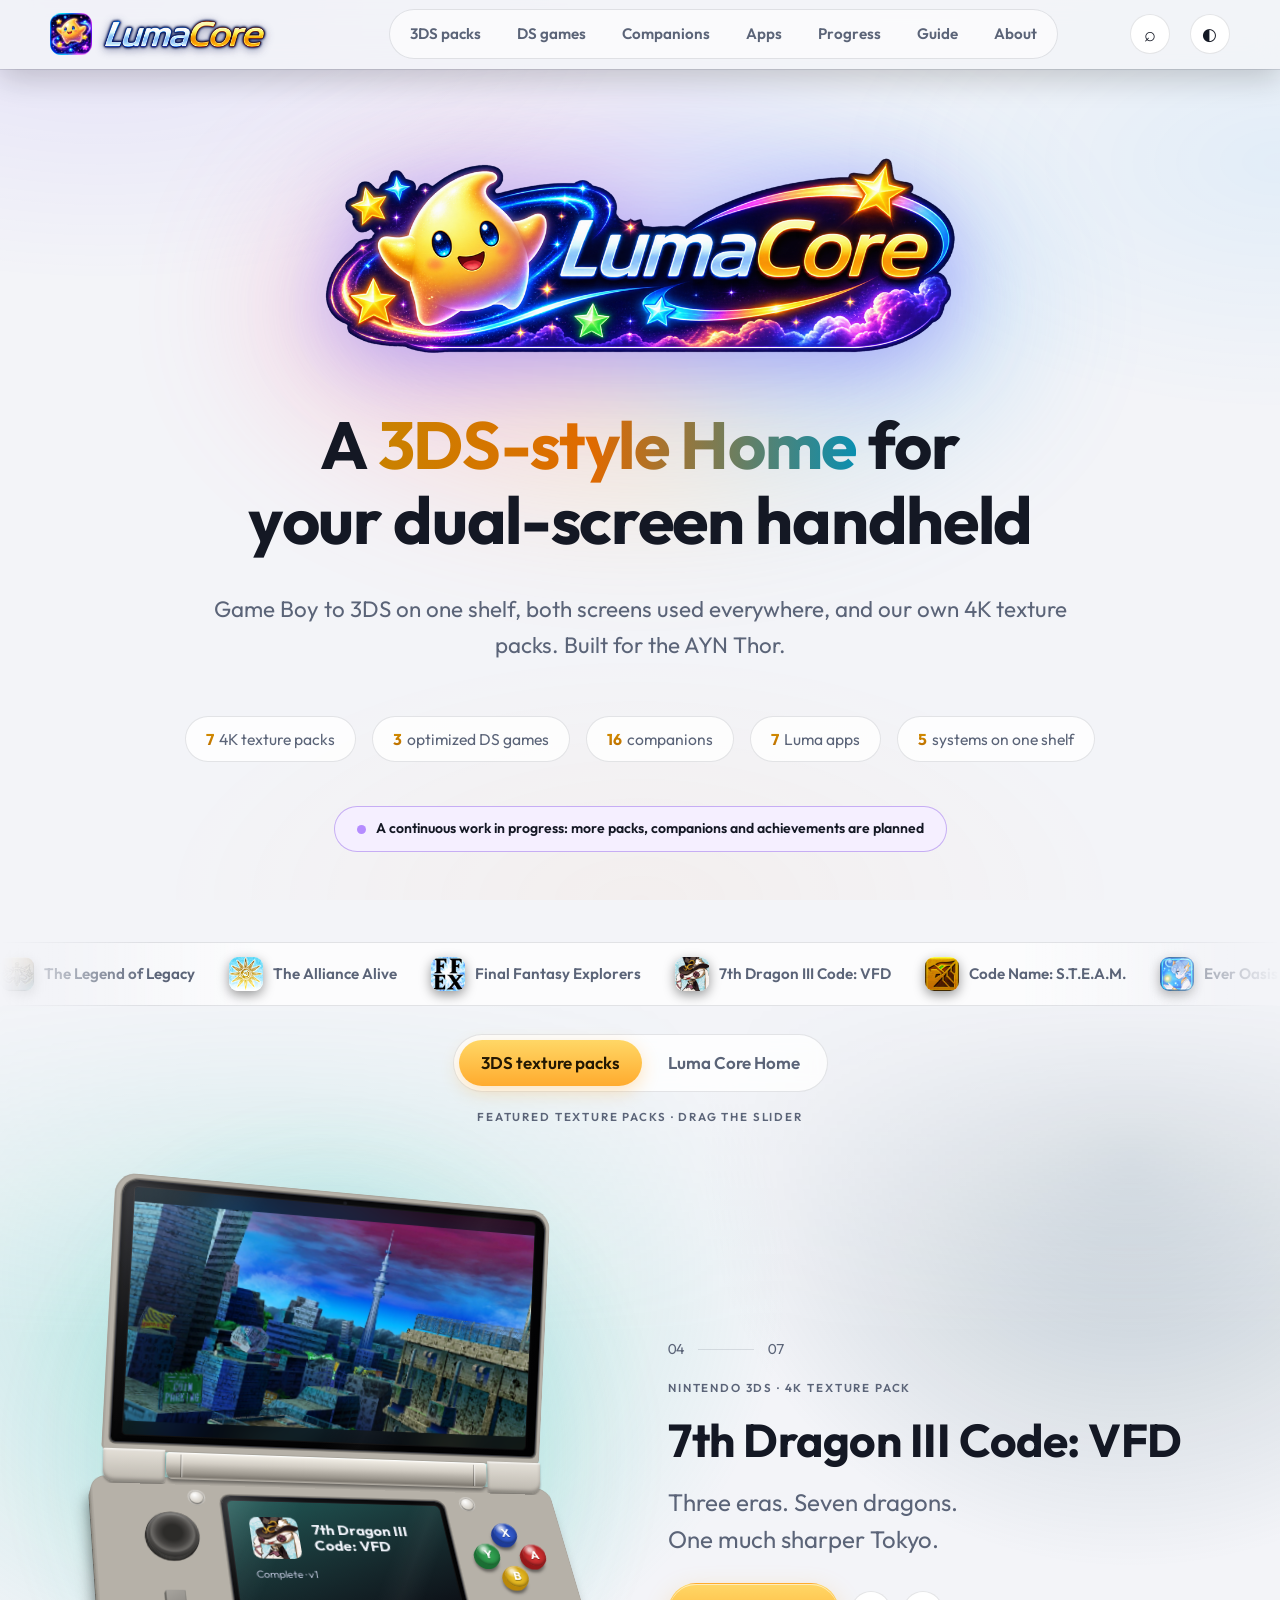
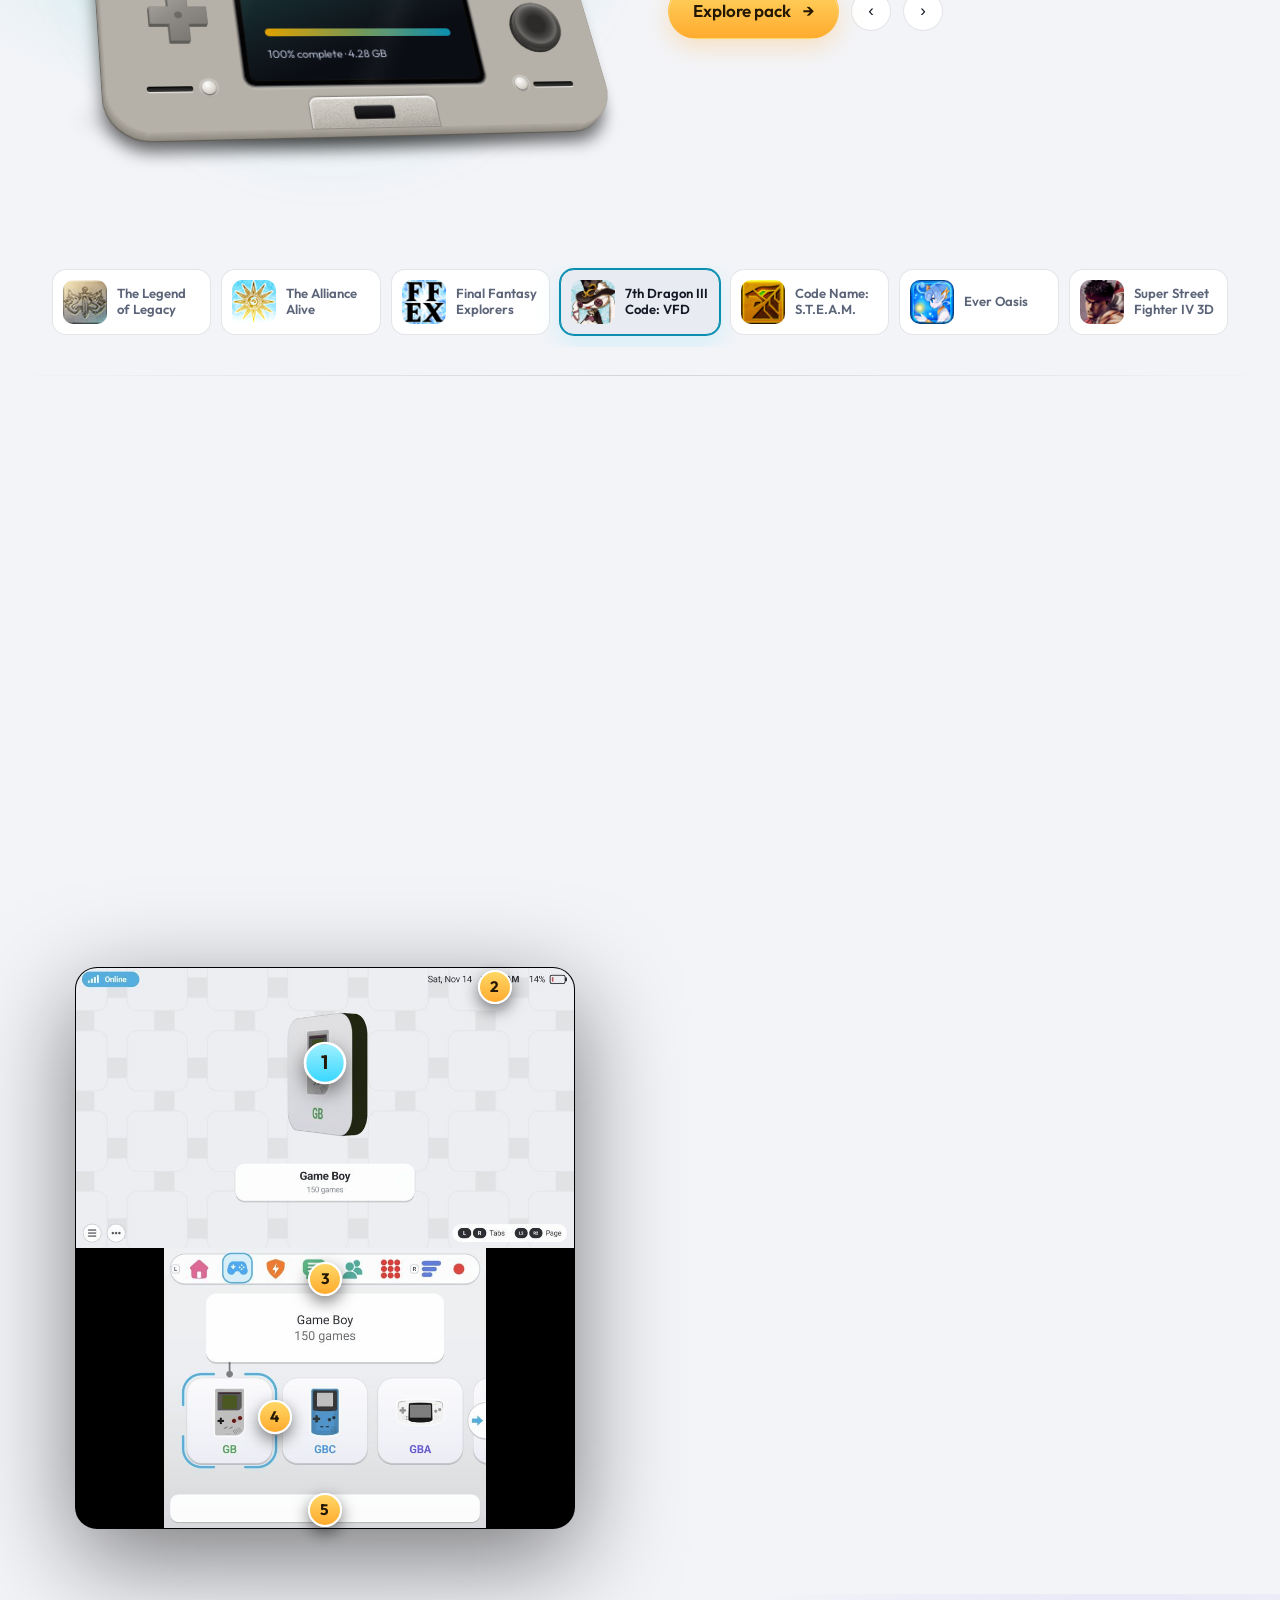
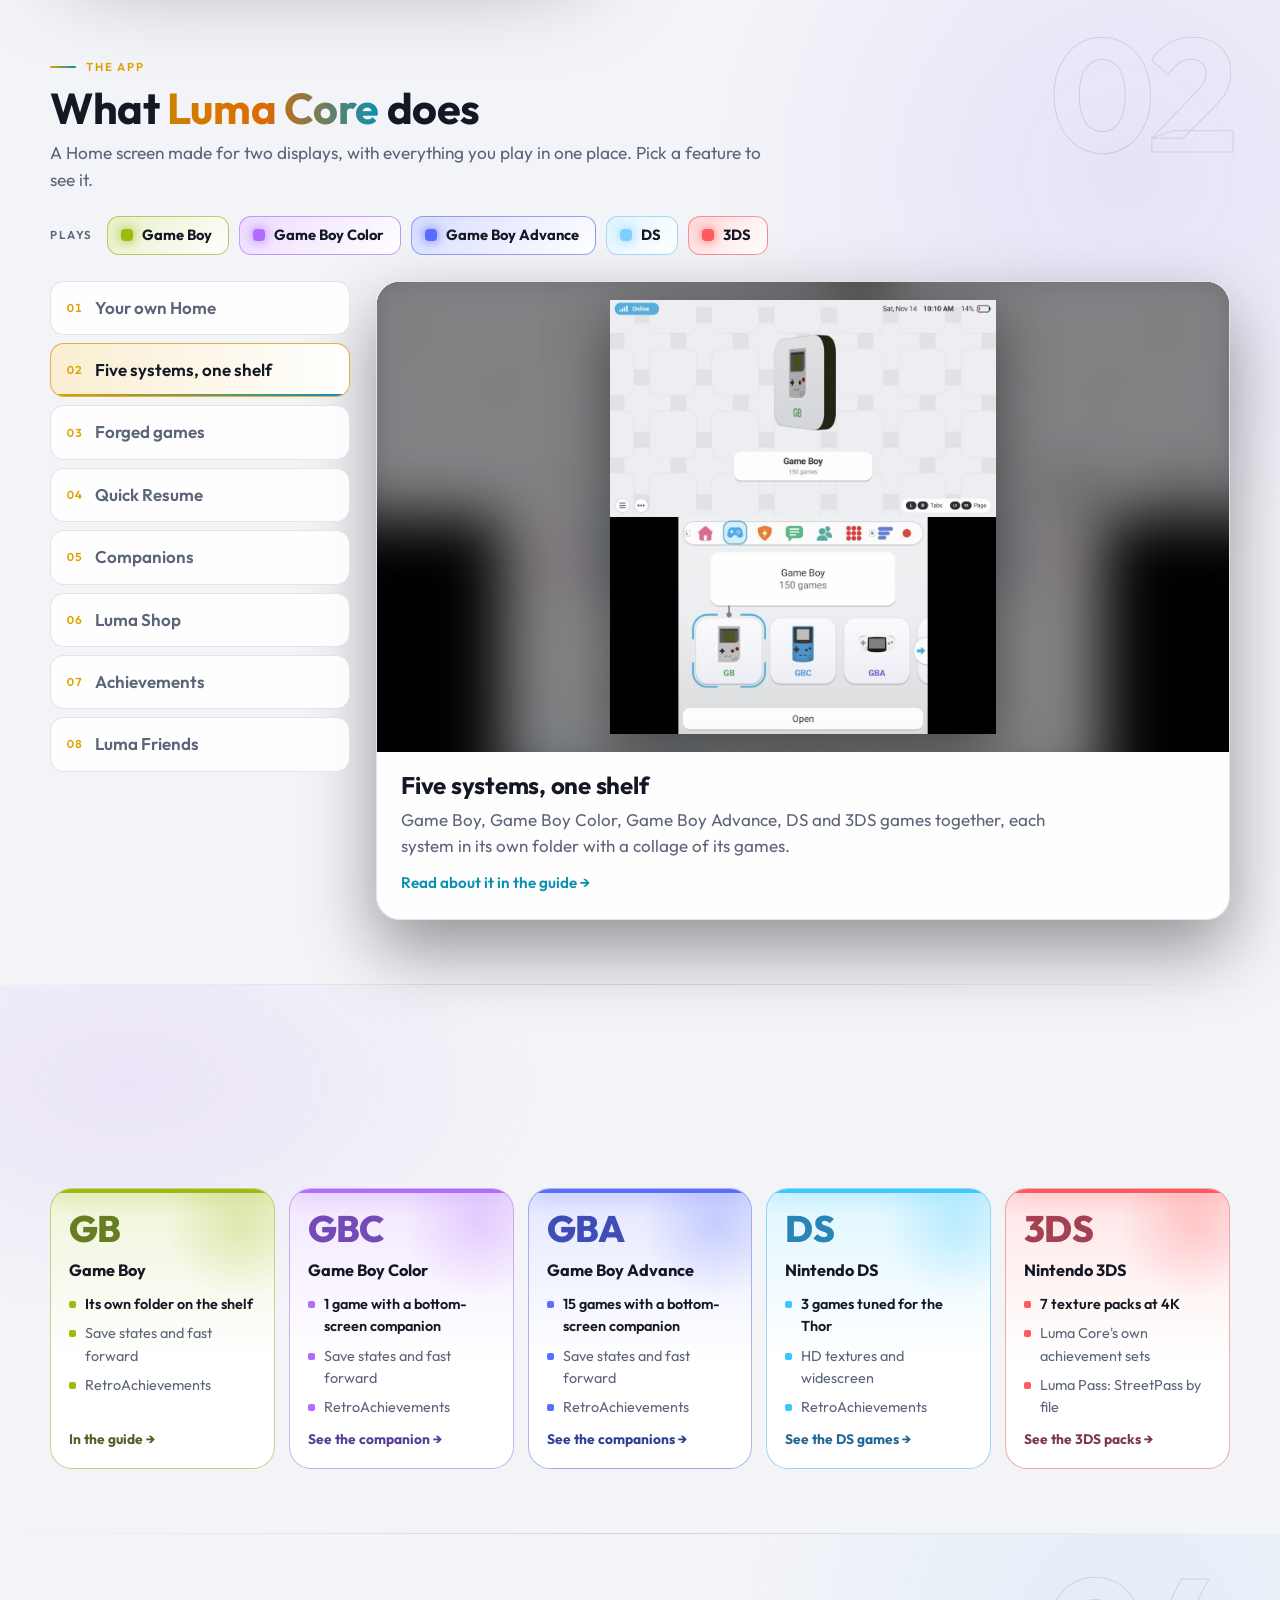
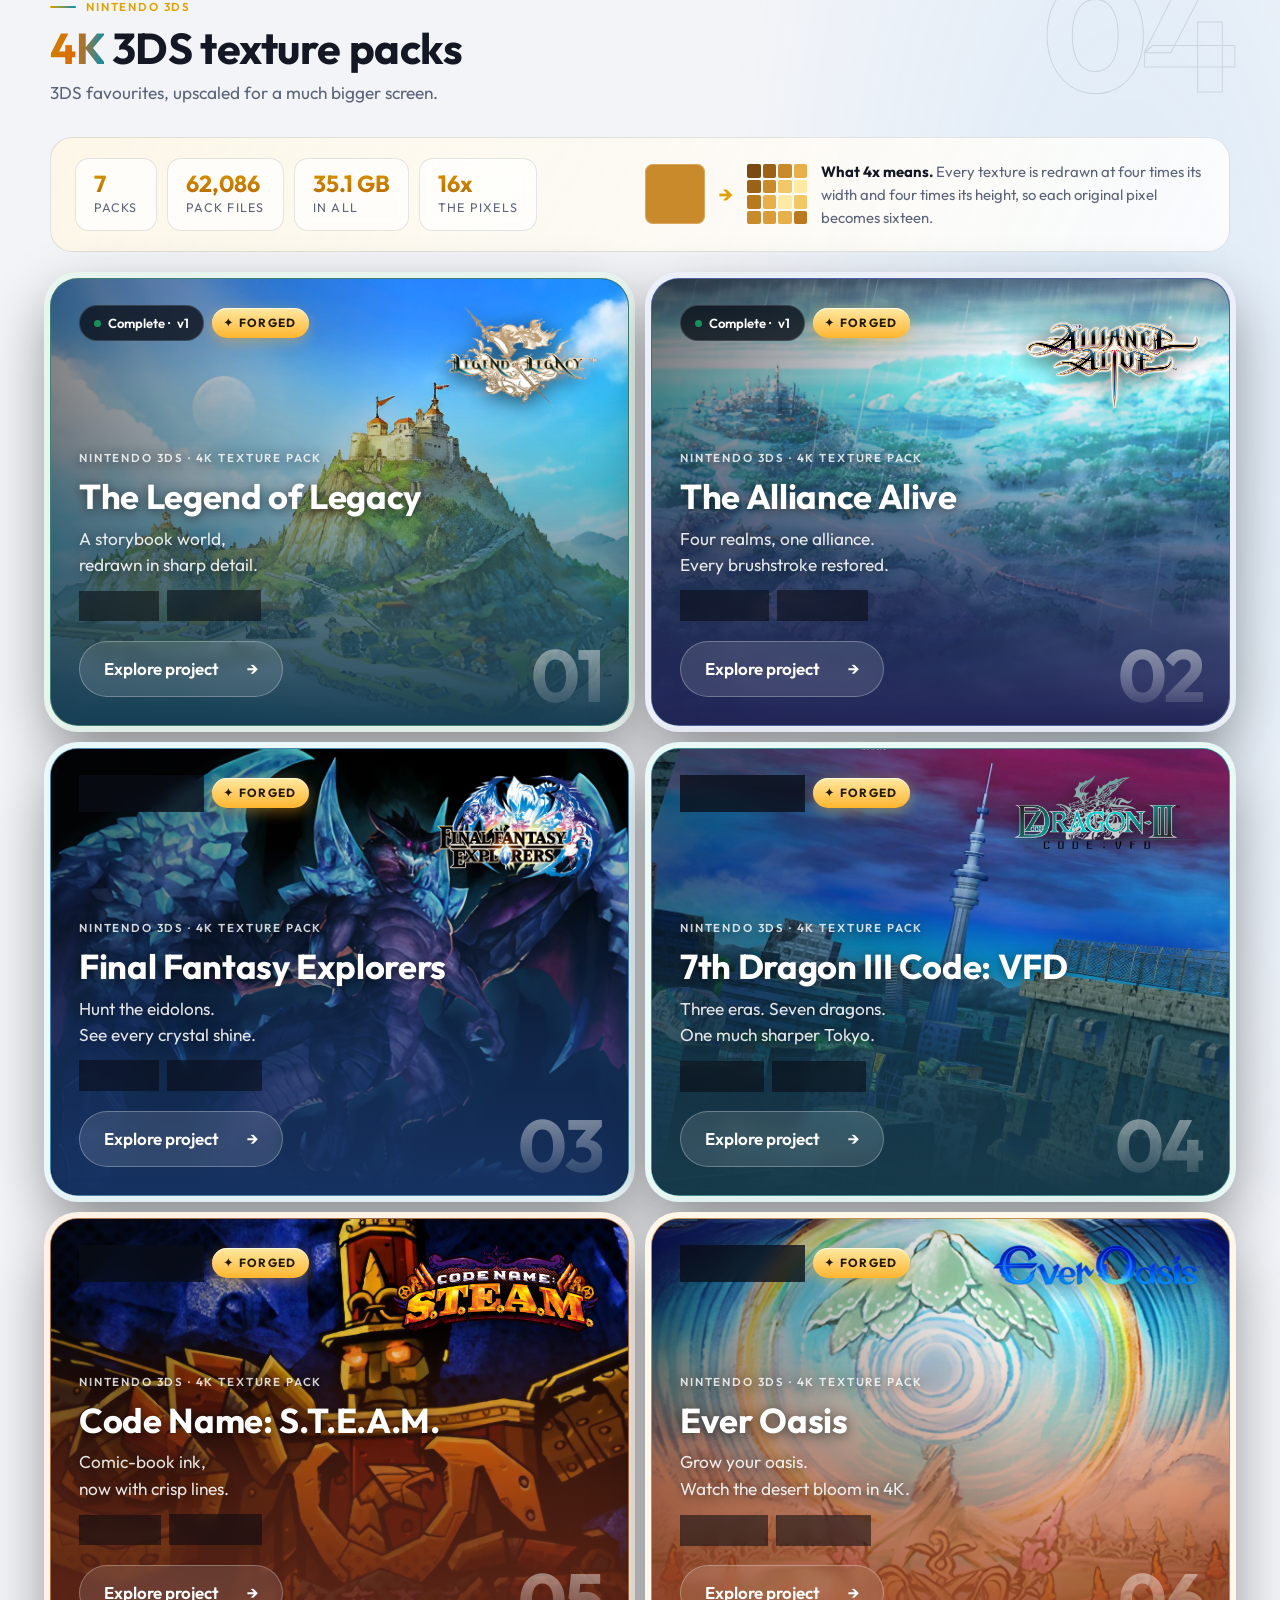
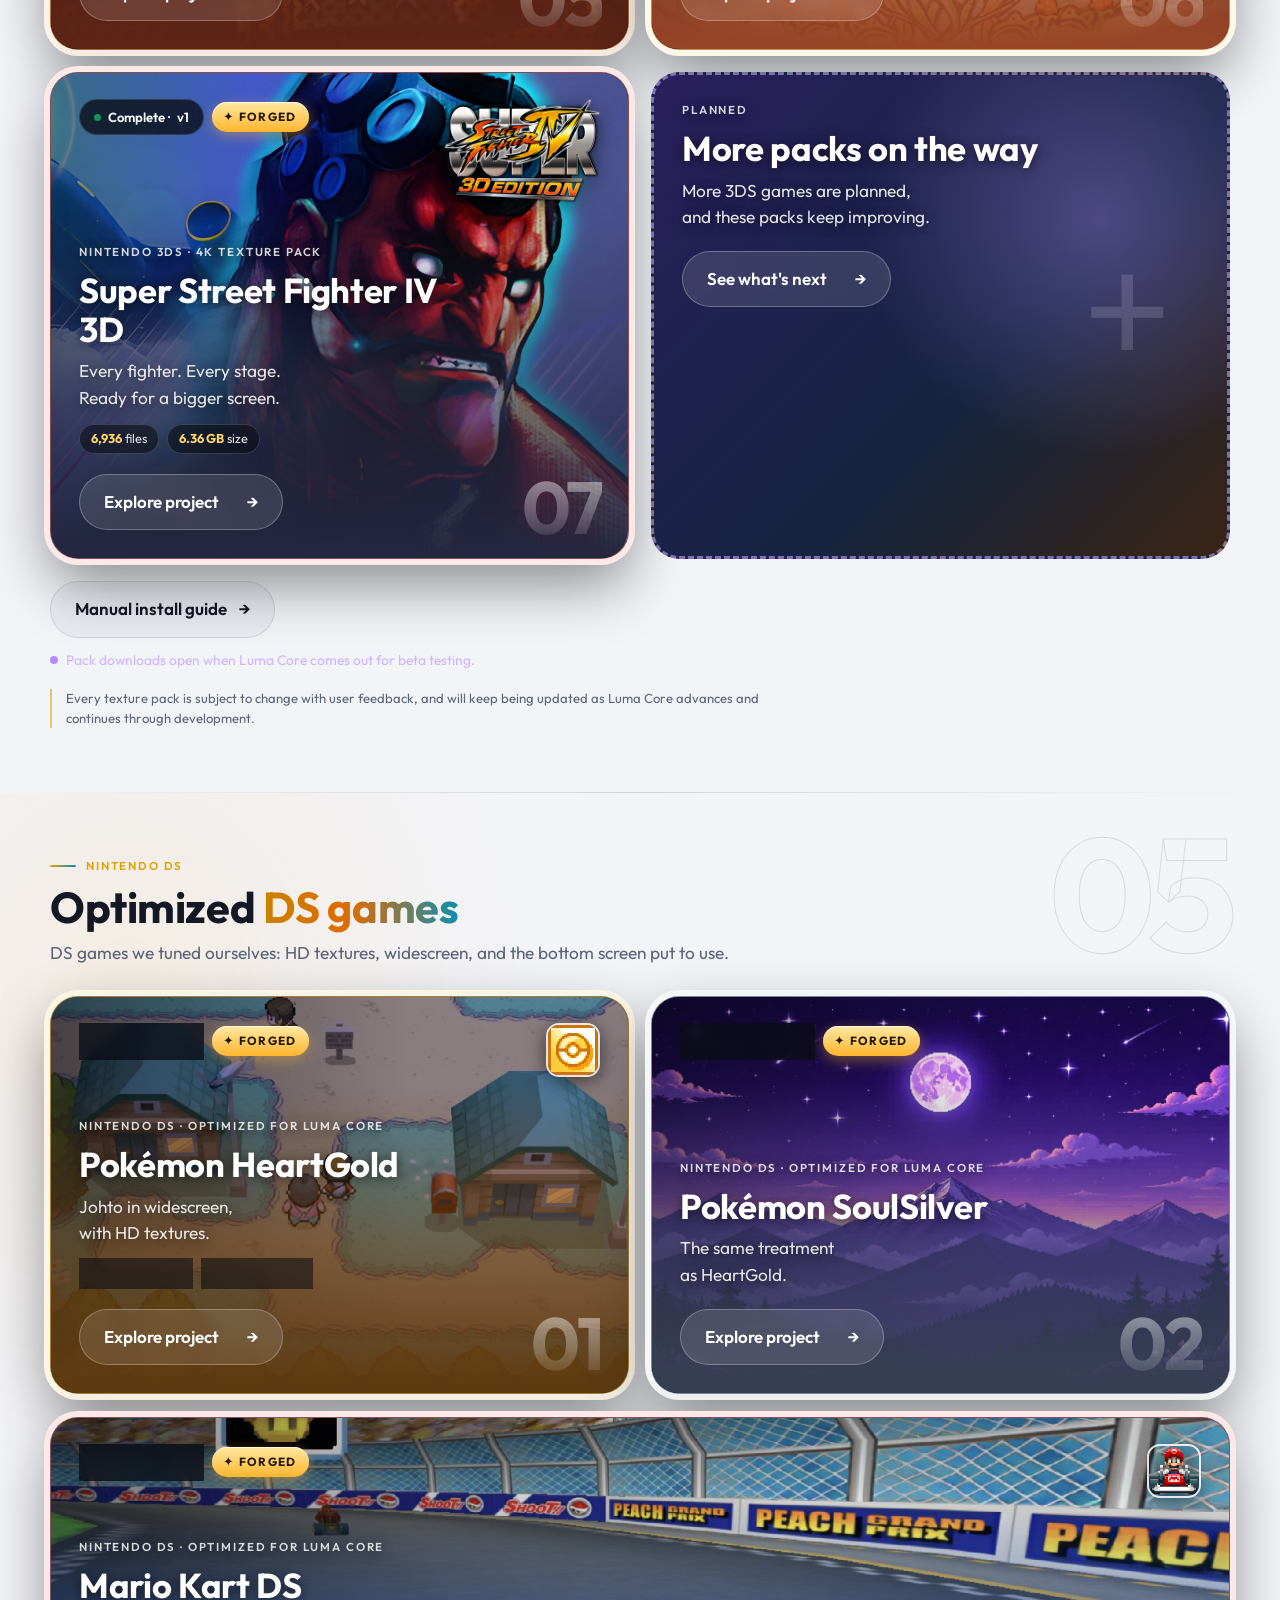
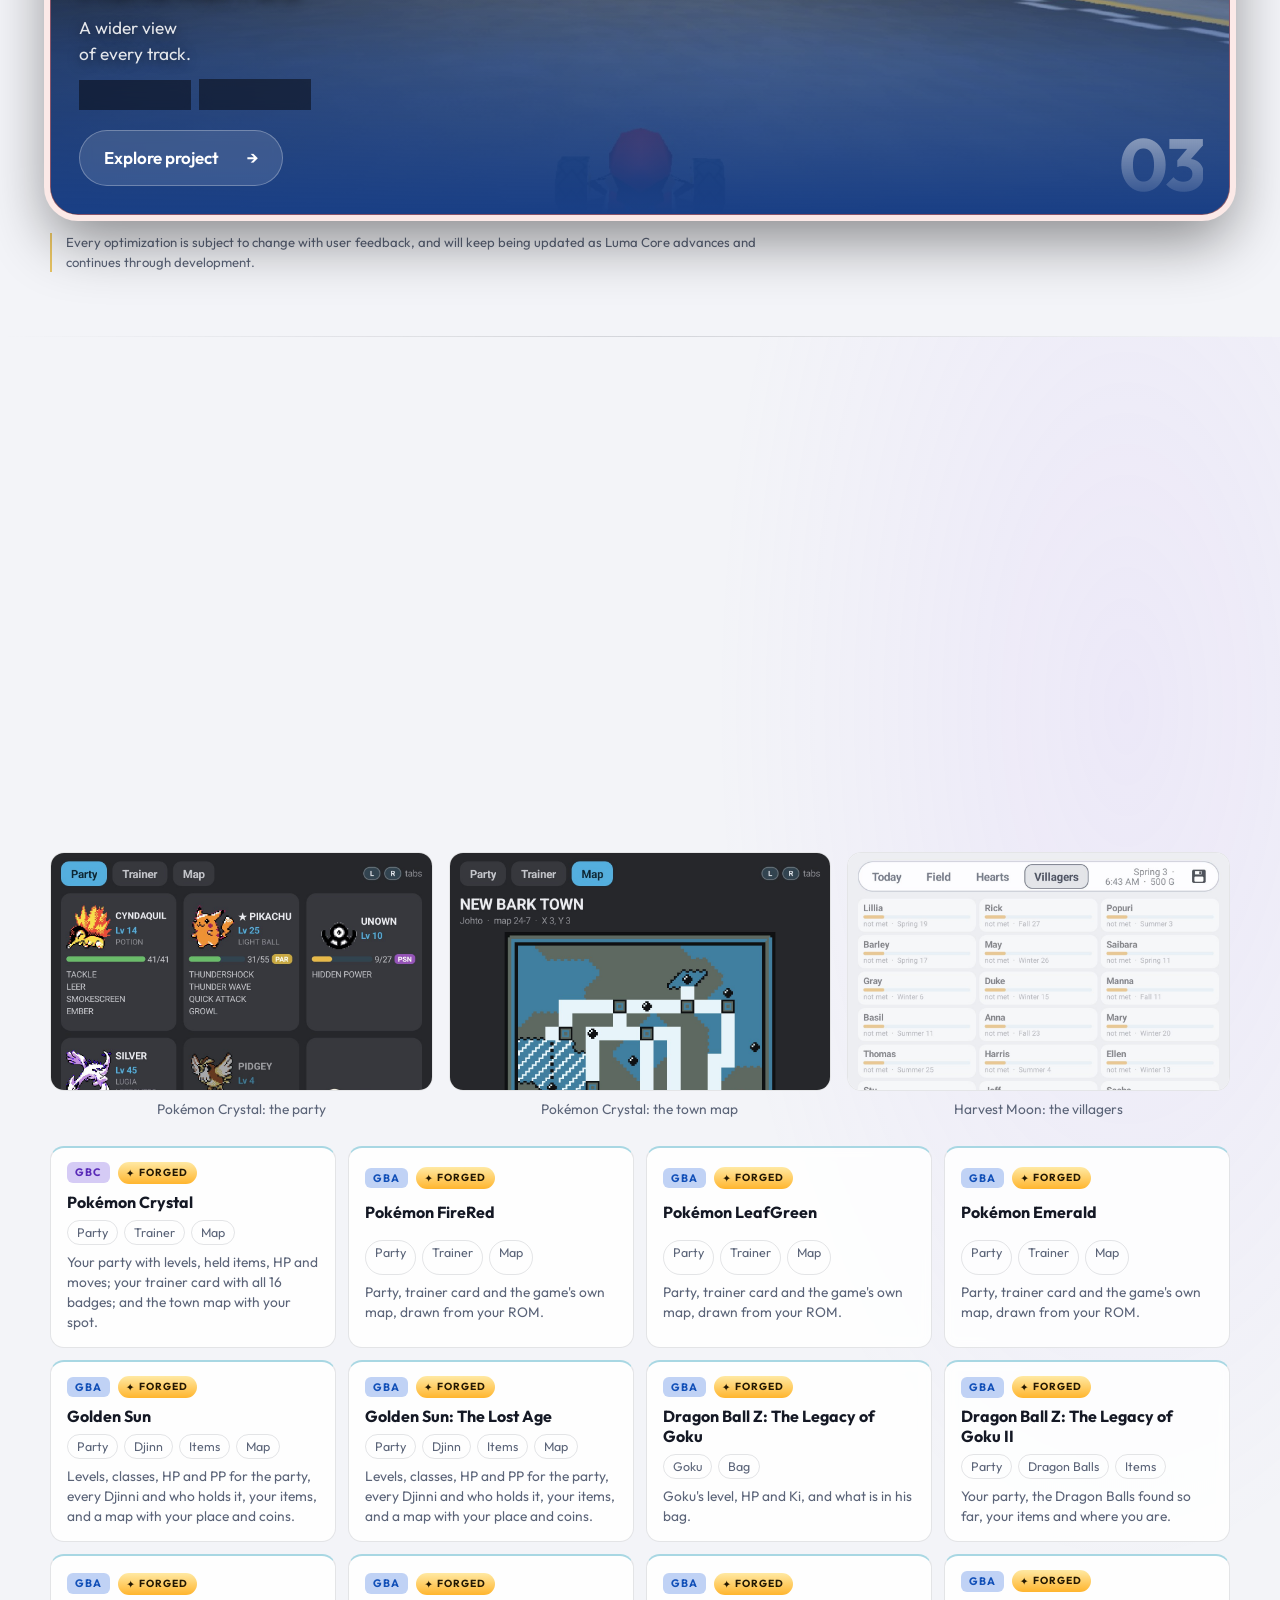
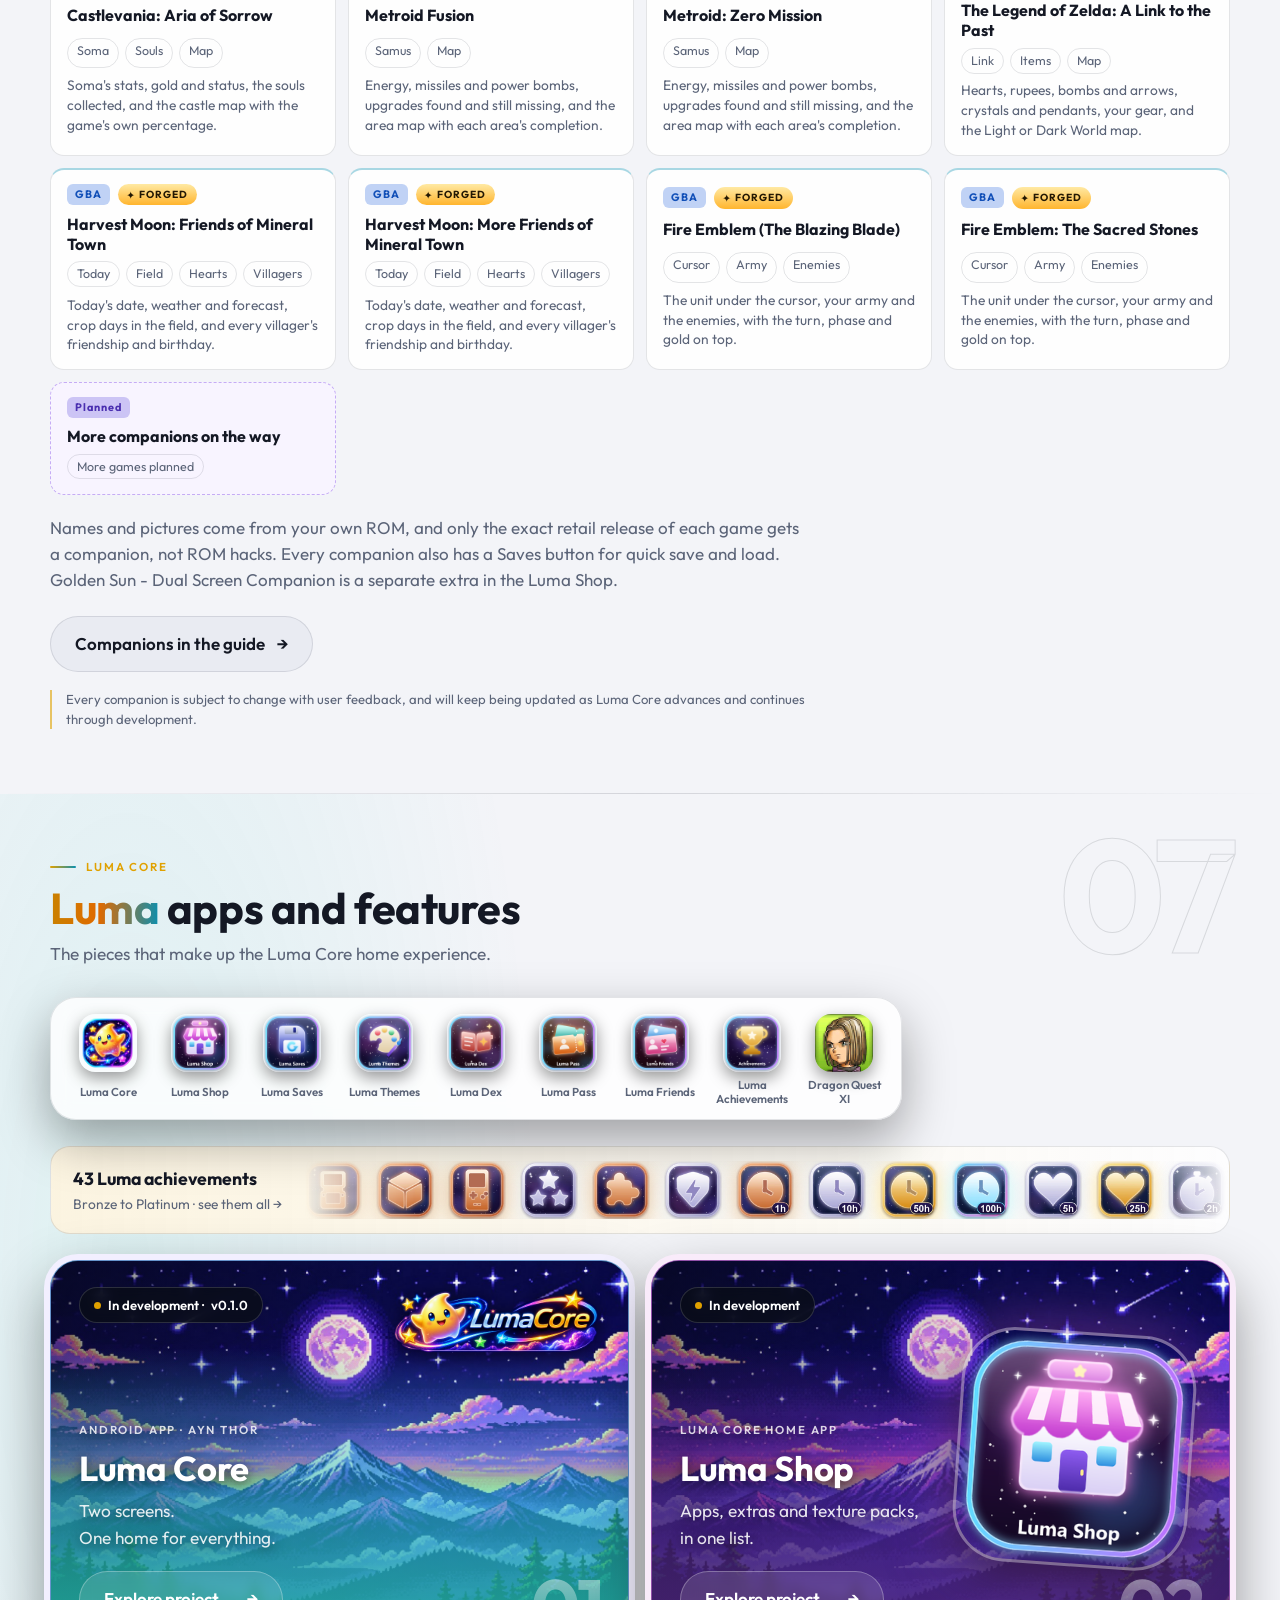
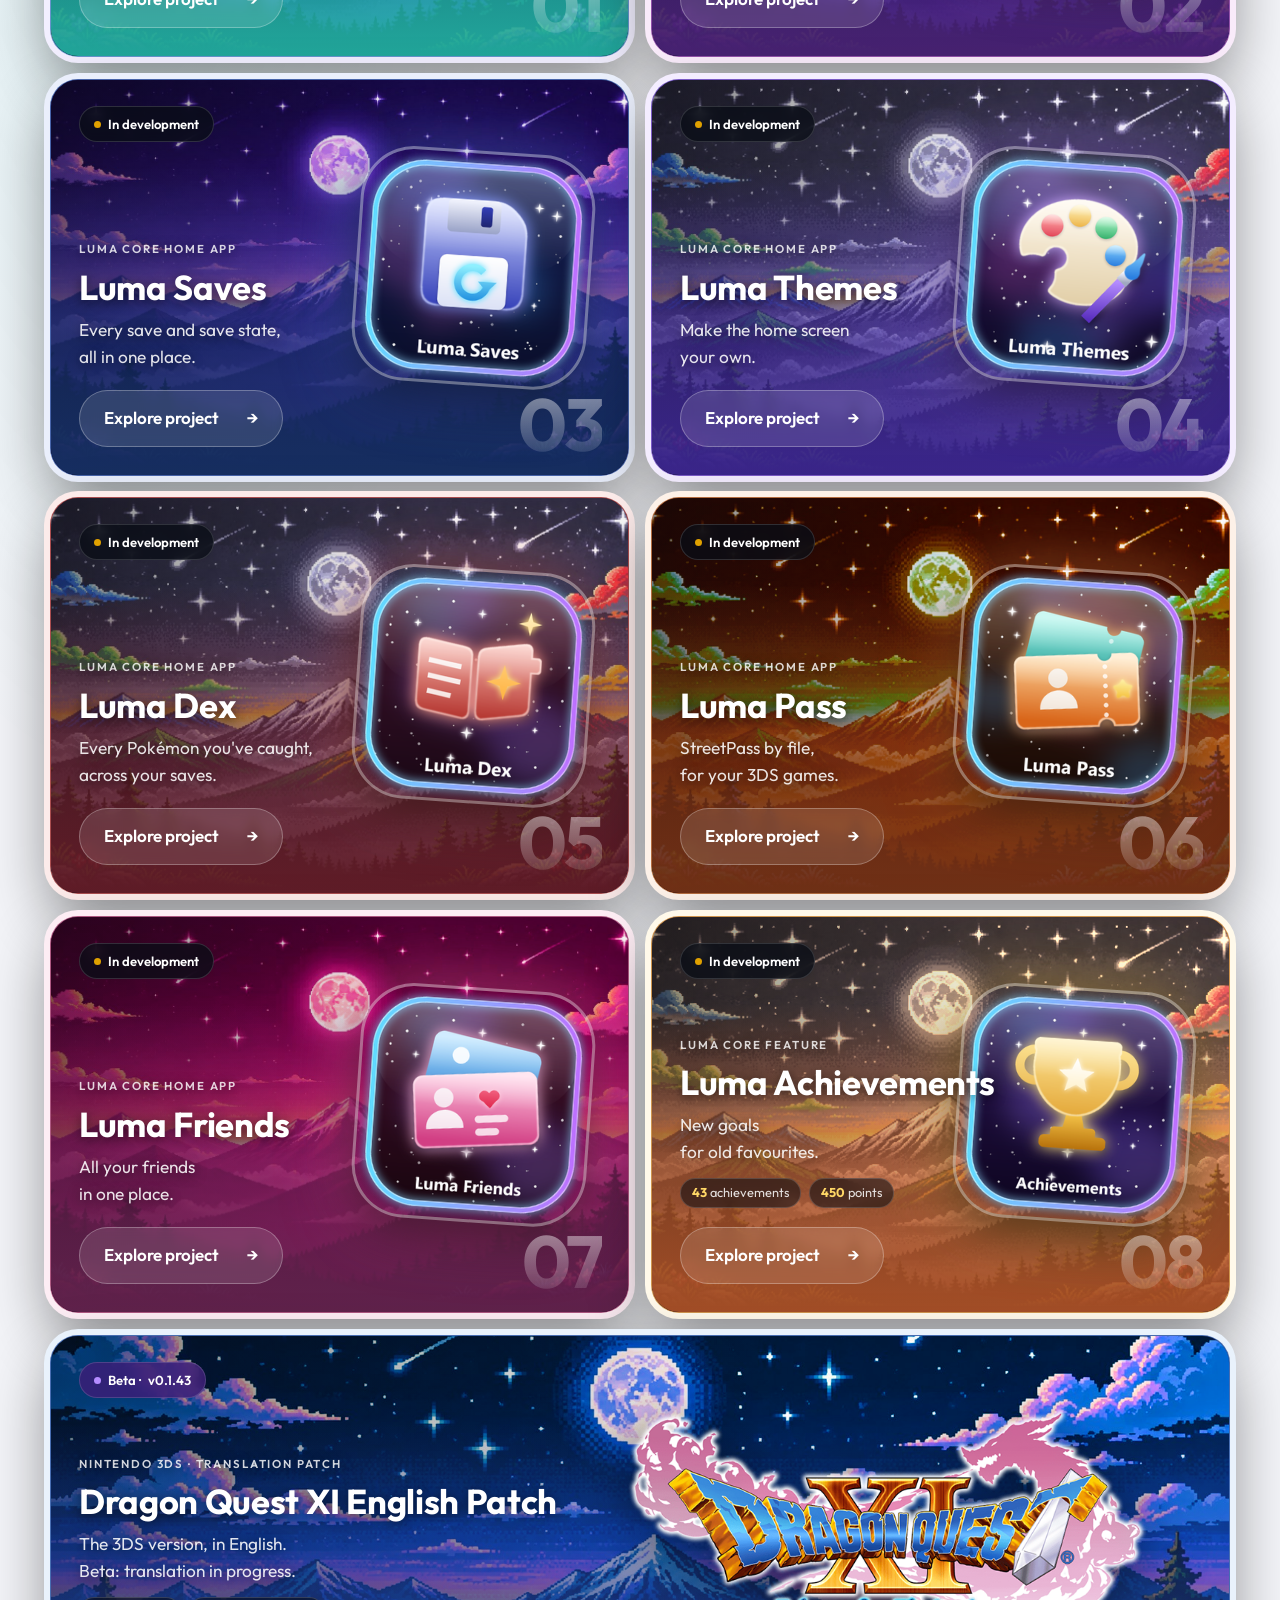
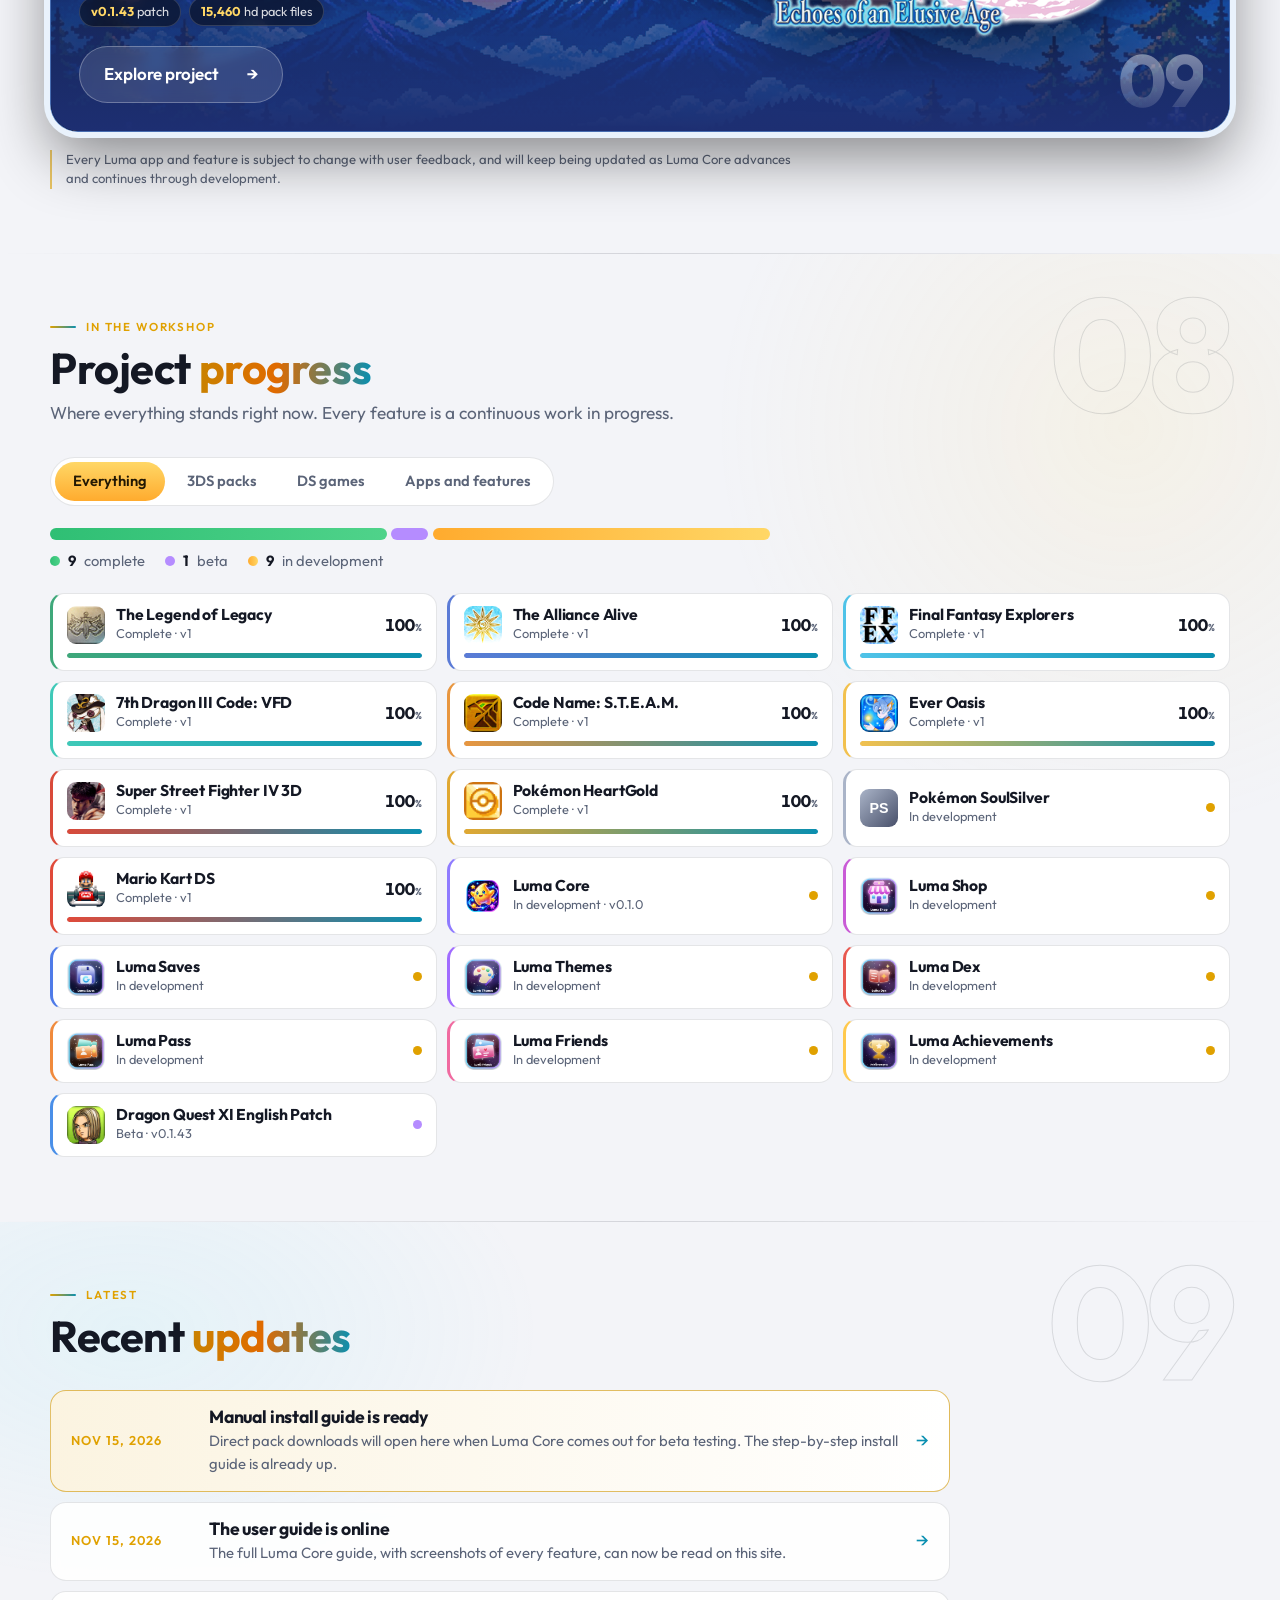
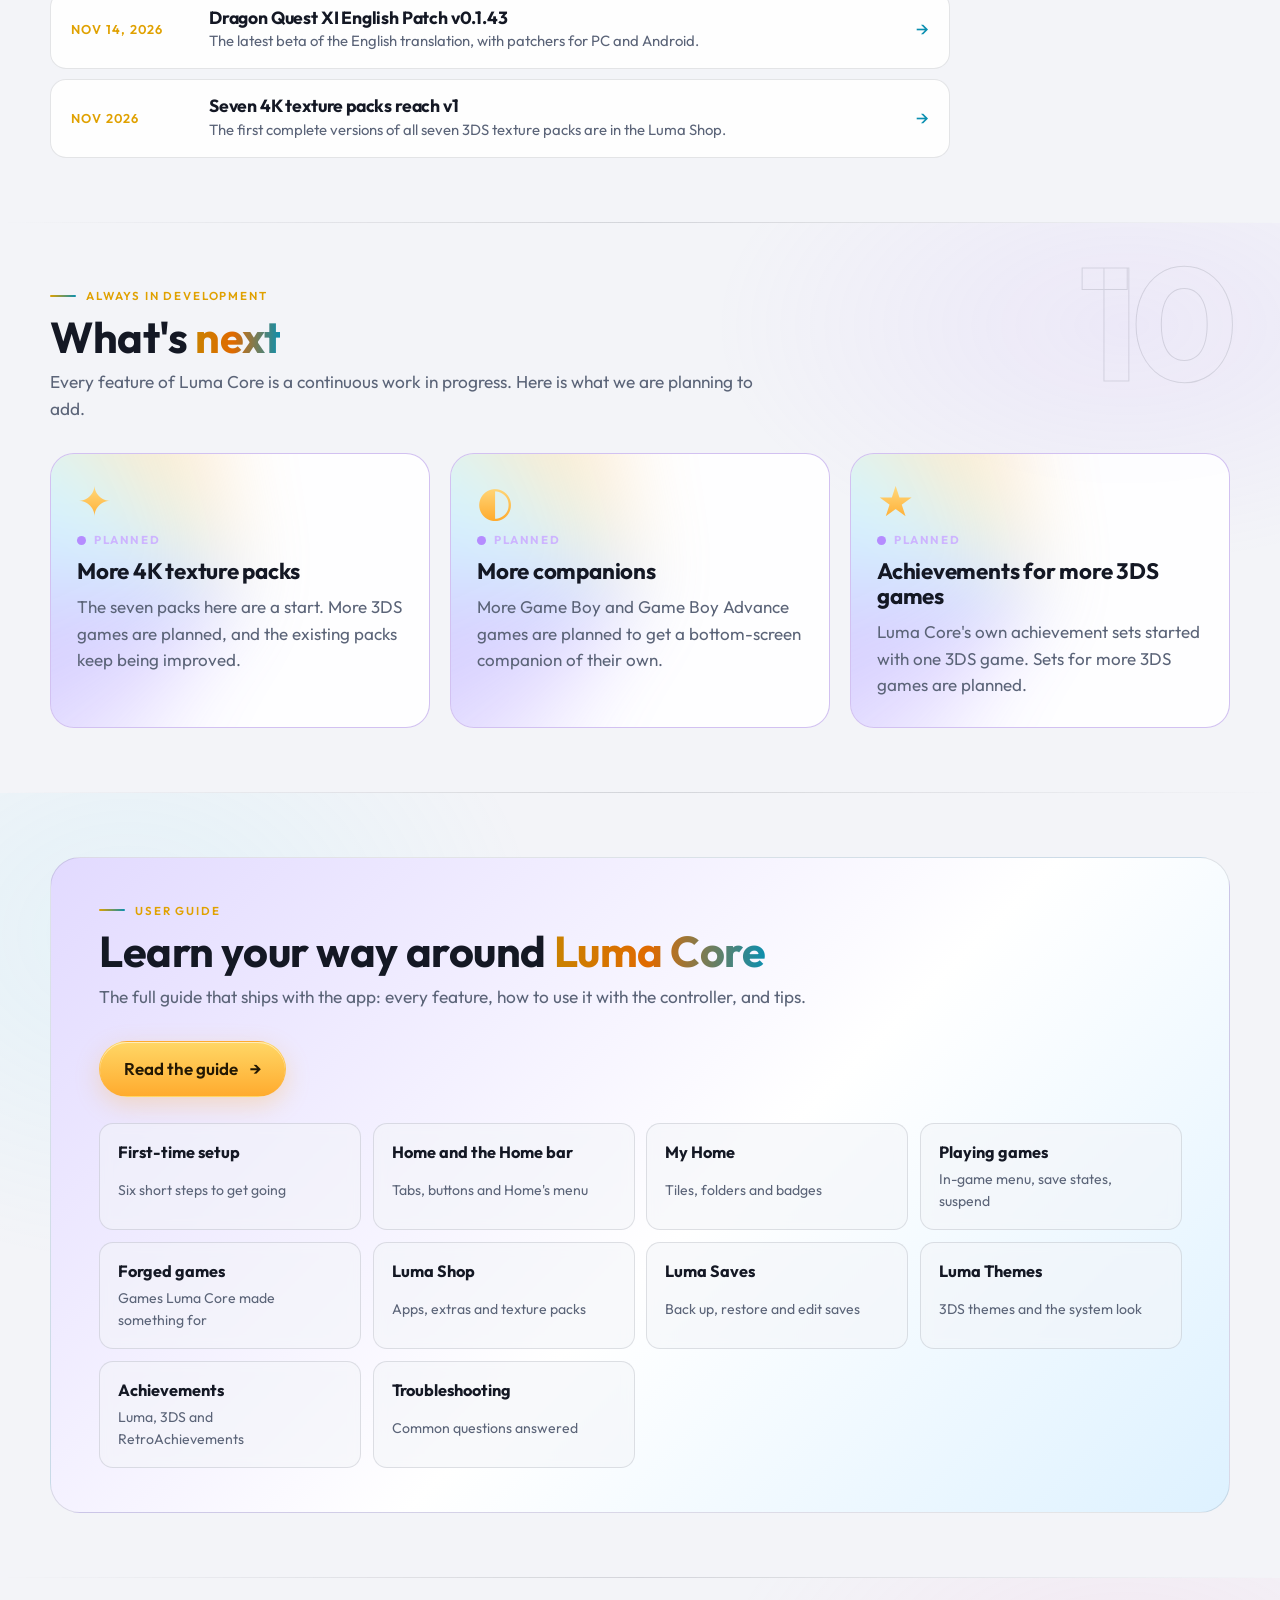
==== commit b1bfe3d7: "What each system gets: five system cards with live counts Co-Authored-By: Claude Fable 5.2 <noreply@" ====
--- a/index.html
+++ b/index.html
@@ -136,6 +136,17 @@
       </div>
     </section>
 
+    <section class="block" id="systems">
+      <div class="wrap">
+        <div class="section-head">
+          <p class="eyebrow">Five systems, one shelf</p>
+          <h2>What each <span class="grad">system</span> gets</h2>
+          <p class="muted">Every system plays from the same Home. Here is what Luma Core adds on top for each one.</p>
+        </div>
+        <div class="sys-row" id="sysRow"></div>
+      </div>
+    </section>
+
     <section class="block" id="packs">
       <div class="wrap">
         <div class="section-head">
--- a/css/styles.css
+++ b/css/styles.css
@@ -1589,3 +1589,36 @@
   .nav nav a { padding-inline: 10px; font-size: 0.9rem; }
   .nav nav a[aria-current="page"]::after { left: 10px; right: 10px; }
 }
+
+/* =====================================================================
+   Polish pass 16: what each system gets
+   ===================================================================== */
+#systems { --glow: #b06bff; }
+.sys-row { display: grid; grid-template-columns: repeat(5, minmax(0, 1fr)); gap: 14px; }
+.sys-card { position: relative; display: flex; flex-direction: column; gap: 10px; padding: 22px 18px 18px; border-radius: 22px; overflow: hidden; color: inherit; text-decoration: none; isolation: isolate;
+  border: 1px solid color-mix(in srgb, var(--k) 40%, var(--line)); background: linear-gradient(180deg, color-mix(in srgb, var(--k) 16%, var(--surface)), var(--surface) 62%);
+  transition: translate 0.25s, box-shadow 0.25s, border-color 0.25s; }
+.sys-card::before { content: ""; position: absolute; inset: 0 0 auto 0; height: 4px; background: var(--k); box-shadow: 0 0 22px var(--k); }
+.sys-card::after { content: ""; position: absolute; z-index: -1; right: -40px; top: -40px; width: 150px; height: 150px; border-radius: 50%; background: radial-gradient(circle, color-mix(in srgb, var(--k) 45%, transparent), transparent 70%); opacity: 0.55; transition: opacity 0.25s, scale 0.25s; }
+.sys-card:hover, .sys-card:focus-visible { translate: 0 -6px; border-color: var(--k); box-shadow: 0 18px 40px color-mix(in srgb, var(--k) 28%, transparent); }
+.sys-card:hover::after { opacity: 1; scale: 1.25; }
+.sys-code { font-size: 2.3rem; font-weight: 800; line-height: 1; letter-spacing: -0.02em; color: color-mix(in srgb, var(--k) 72%, var(--text)); text-shadow: 0 0 26px color-mix(in srgb, var(--k) 55%, transparent); }
+.sys-card > b { font-size: 1.02rem; }
+.sys-card ul { list-style: none; margin: 0; padding: 0; display: grid; gap: 7px; font-size: 0.9rem; color: var(--muted); flex: 1; align-content: start; }
+.sys-card li { position: relative; padding-left: 16px; }
+.sys-card li::before { content: ""; position: absolute; left: 0; top: 0.55em; width: 7px; height: 7px; border-radius: 2px; background: var(--k); }
+.sys-card li.lead { color: var(--text); font-weight: 600; }
+.sys-go { font-size: 0.86rem; font-weight: 700; color: color-mix(in srgb, var(--k) 60%, var(--text)); }
+:root[data-theme="light"] .sys-code { text-shadow: none; color: color-mix(in srgb, var(--k) 62%, #10183f); }
+:root[data-theme="light"] .sys-go { color: color-mix(in srgb, var(--k) 45%, #10183f); }
+@media (prefers-color-scheme: light) {
+  :root:not([data-theme="dark"]) .sys-code { text-shadow: none; color: color-mix(in srgb, var(--k) 62%, #10183f); }
+  :root:not([data-theme="dark"]) .sys-go { color: color-mix(in srgb, var(--k) 45%, #10183f); }
+}
+@media (max-width: 1100px) { .sys-row { grid-template-columns: repeat(3, minmax(0, 1fr)); } }
+@media (max-width: 860px) {
+  .sys-row { grid-template-columns: repeat(2, minmax(0, 1fr)); gap: 10px; }
+  .sys-card { padding: 18px 14px 14px; }
+  .sys-card:last-child { grid-column: 1 / -1; }
+  .sys-code { font-size: 1.9rem; }
+}
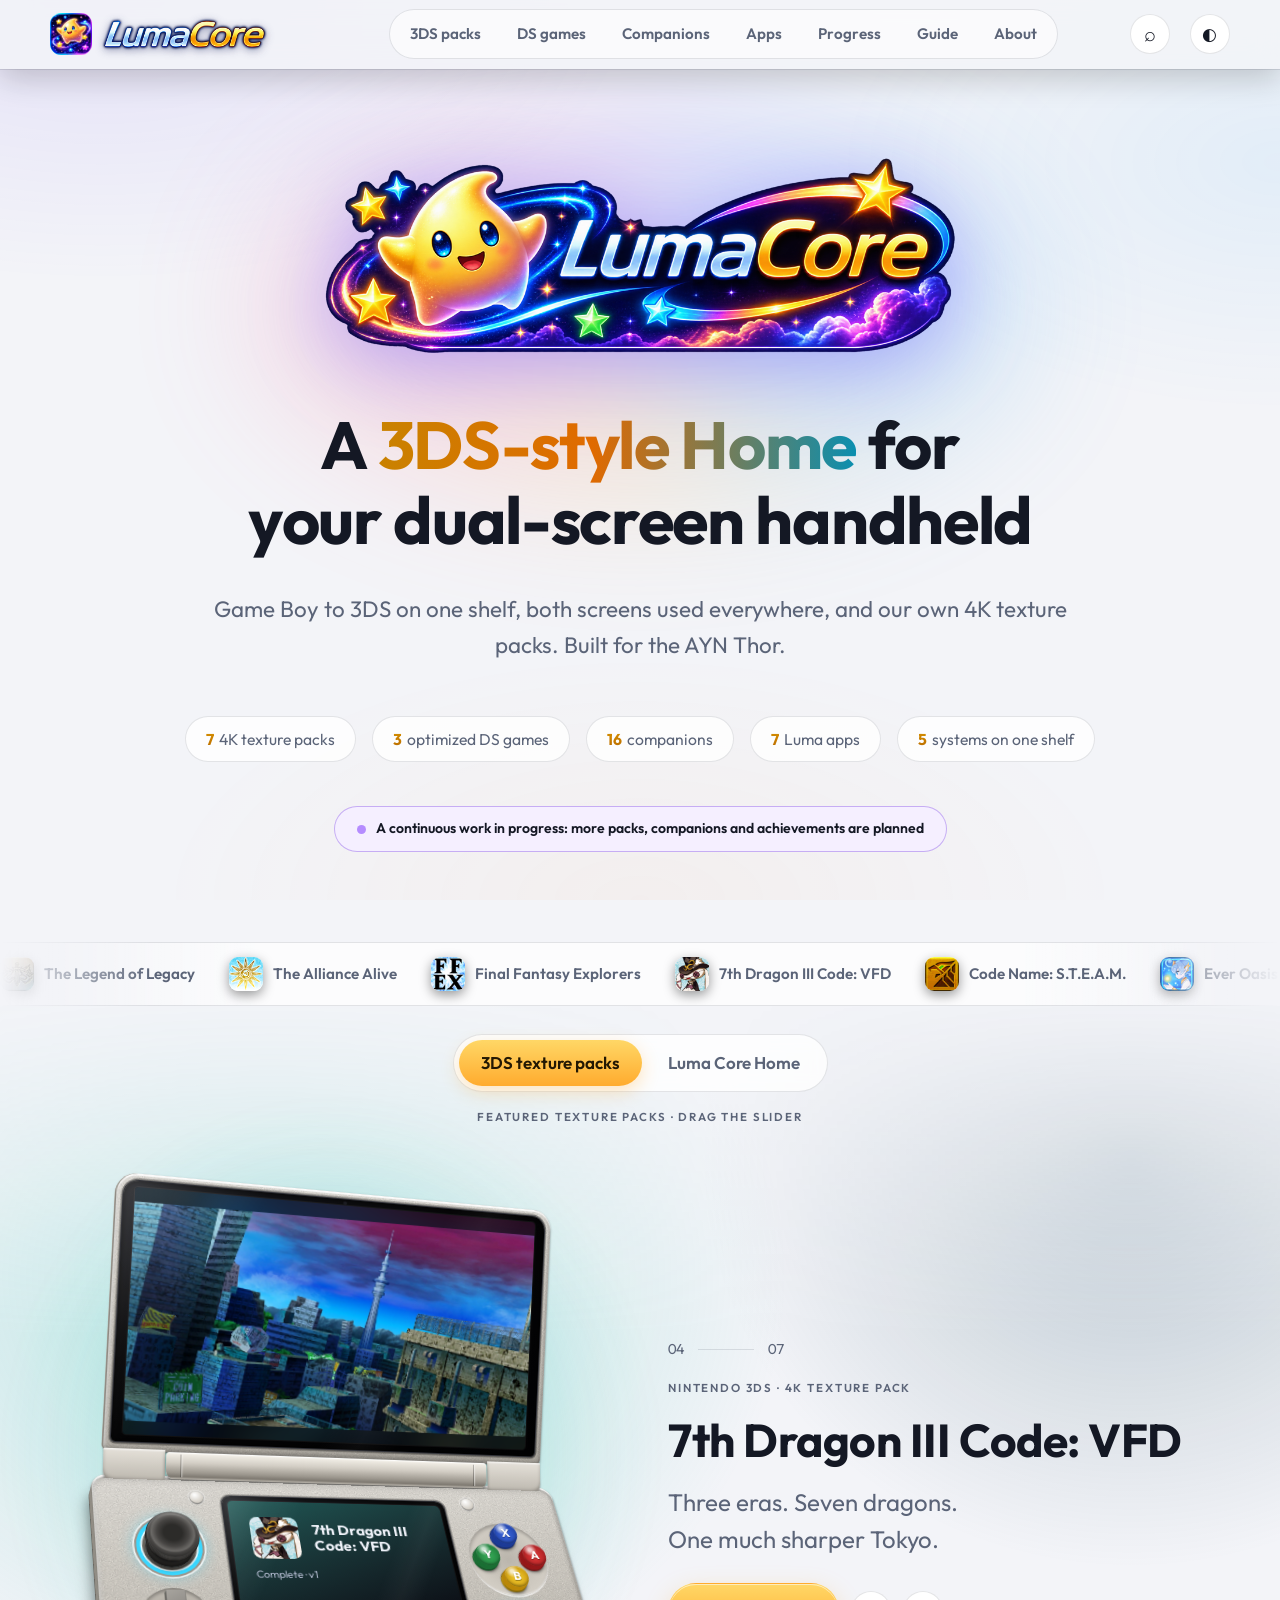
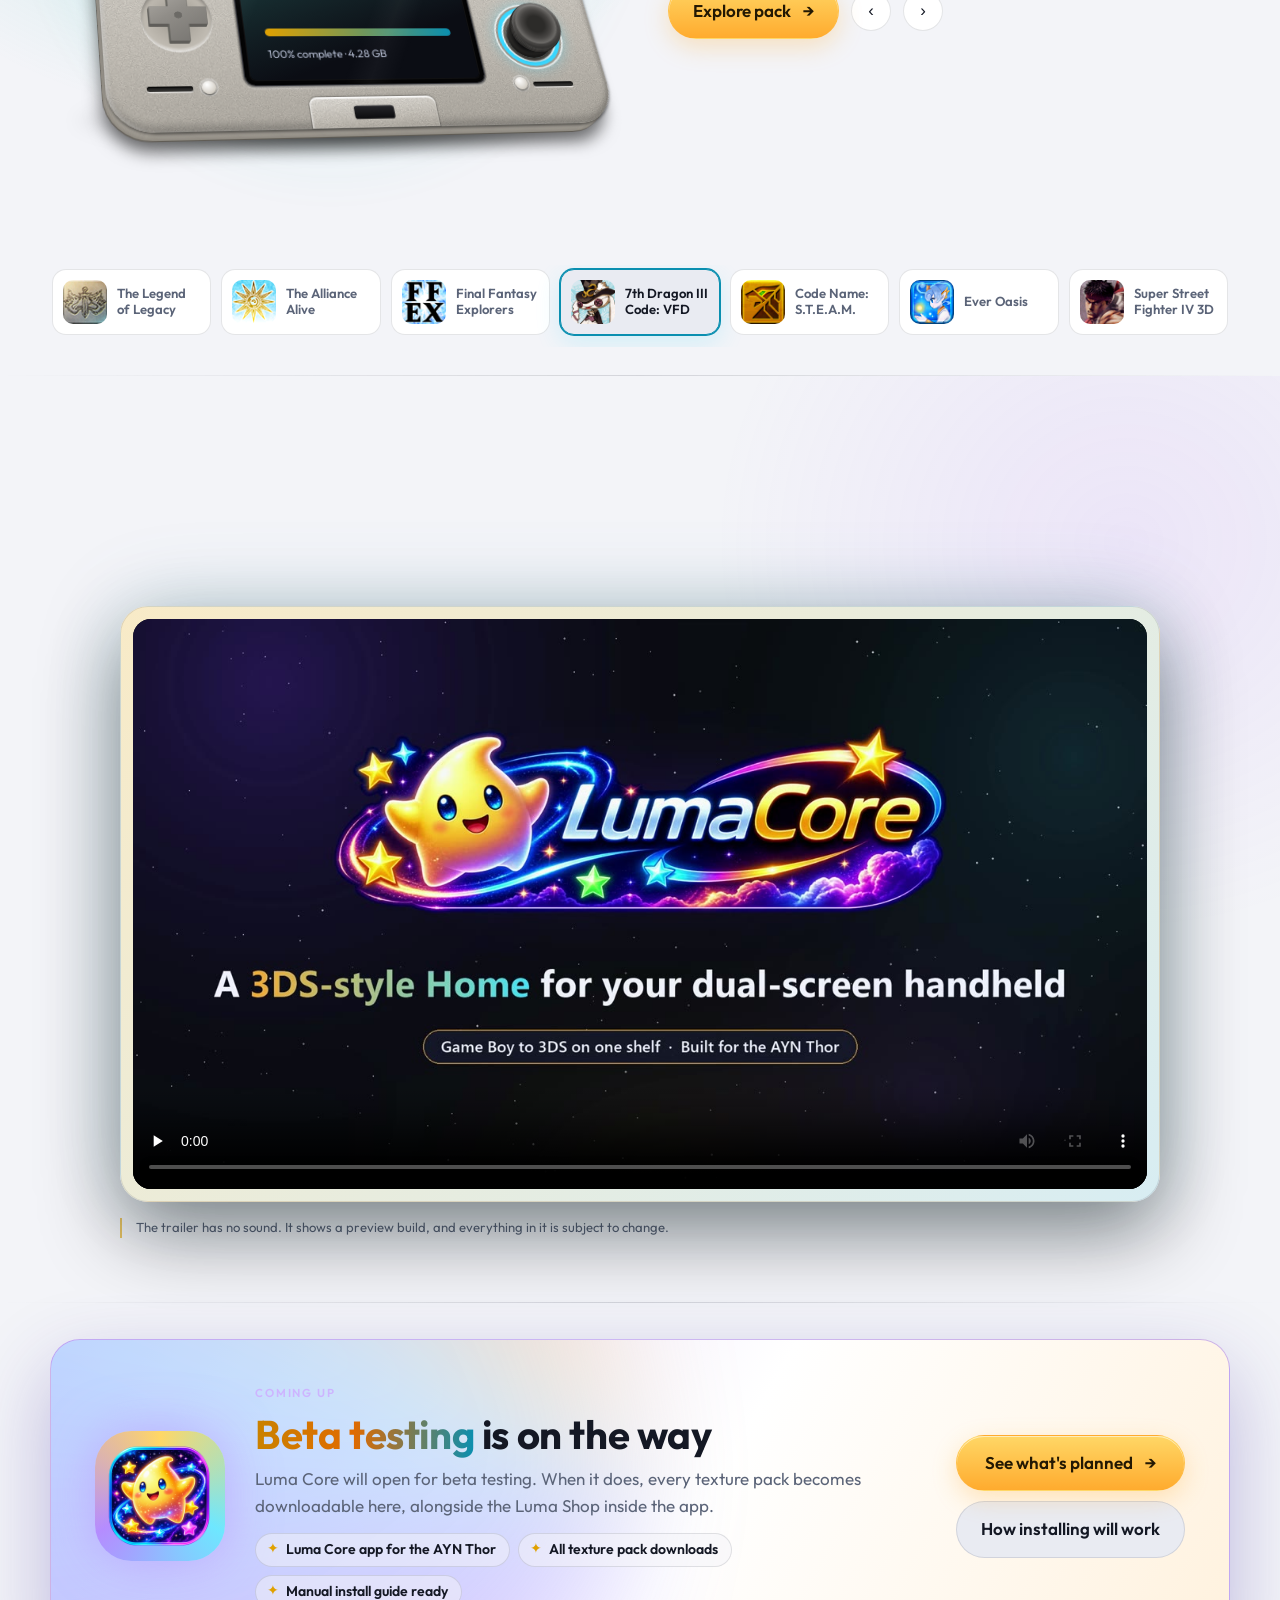
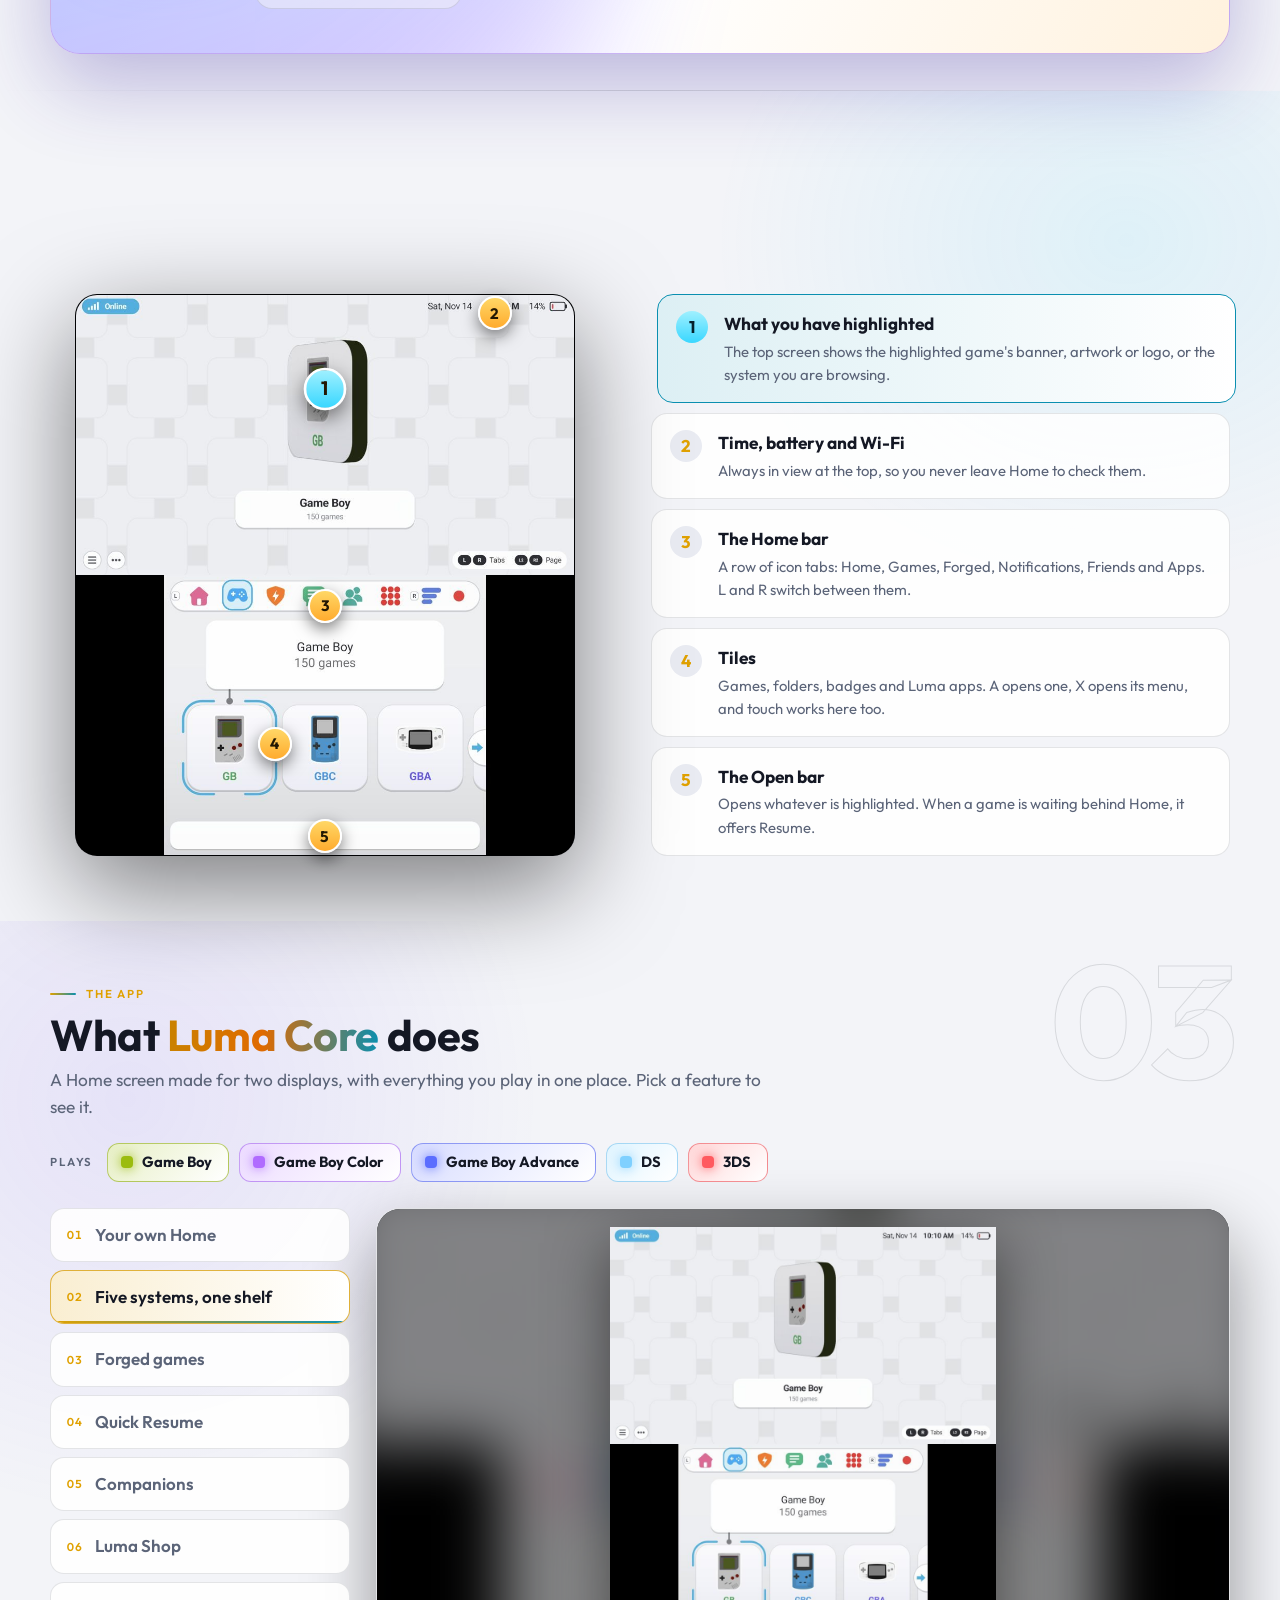
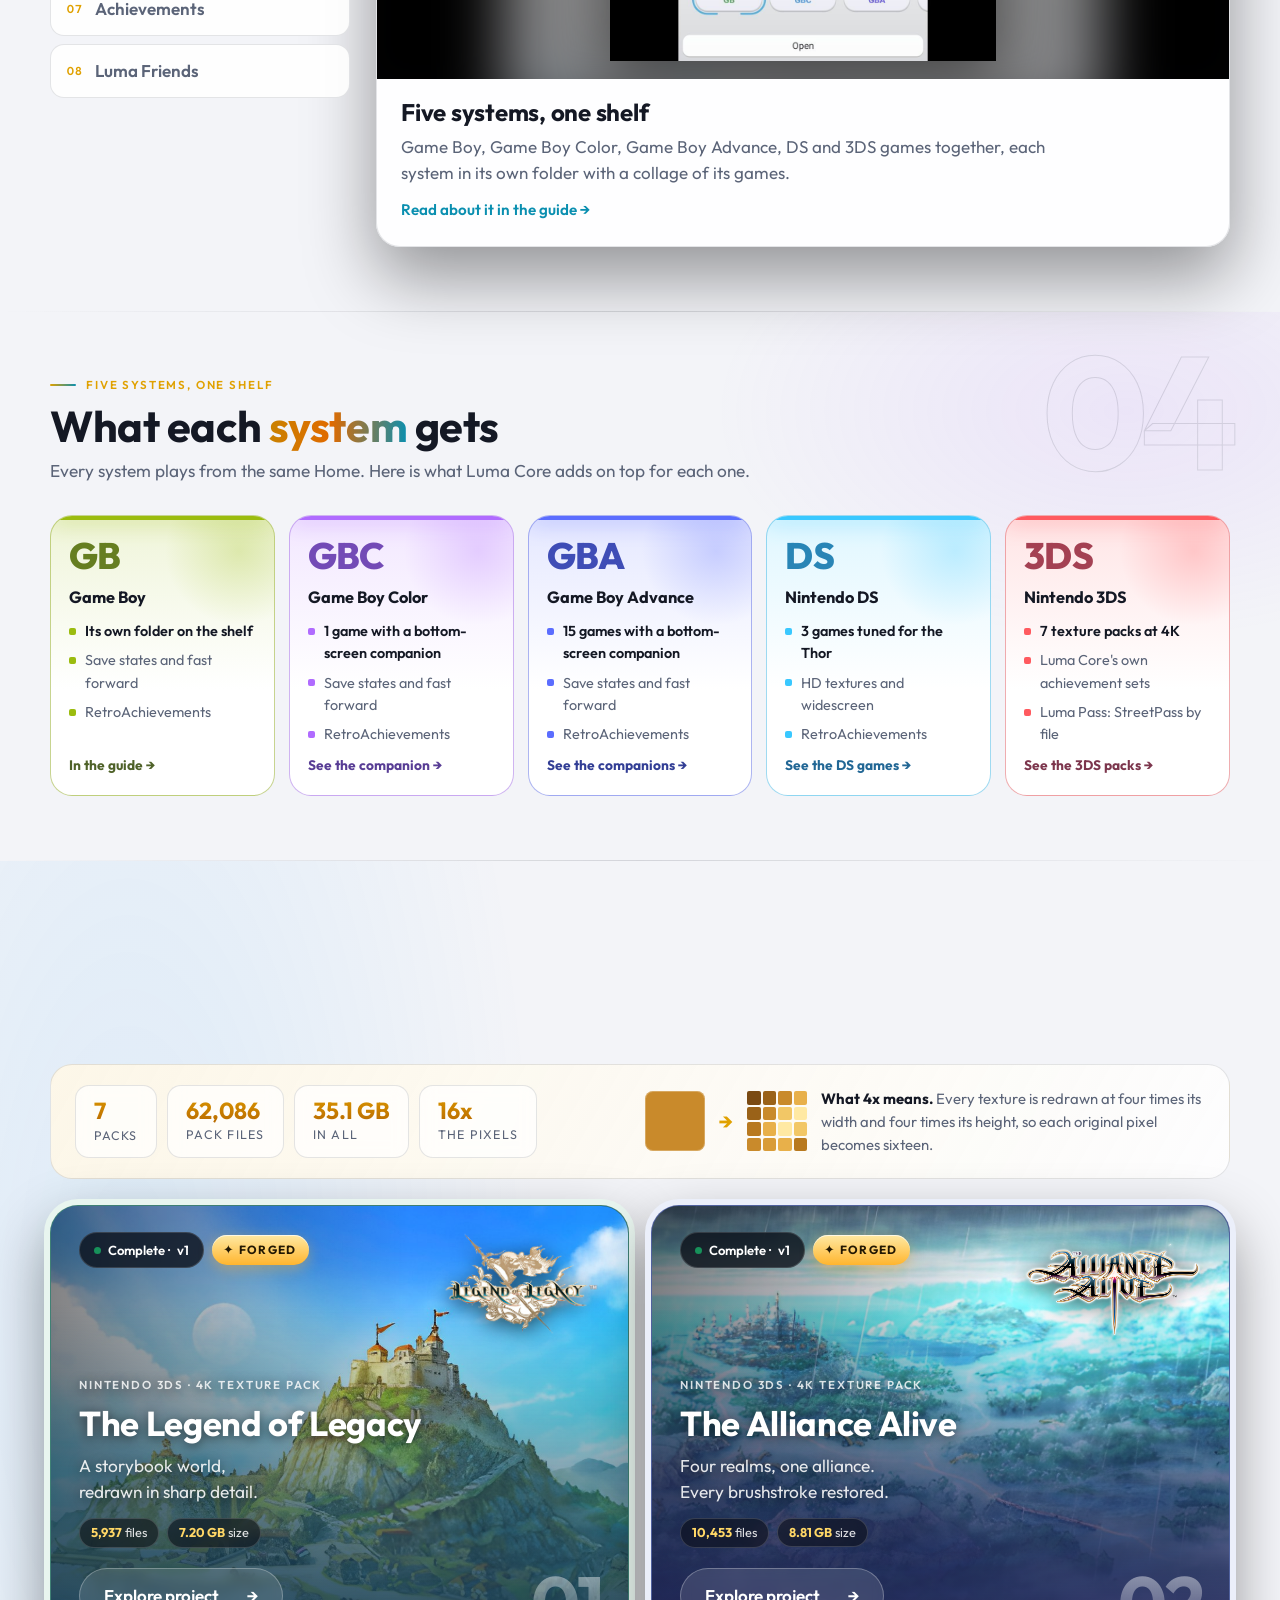
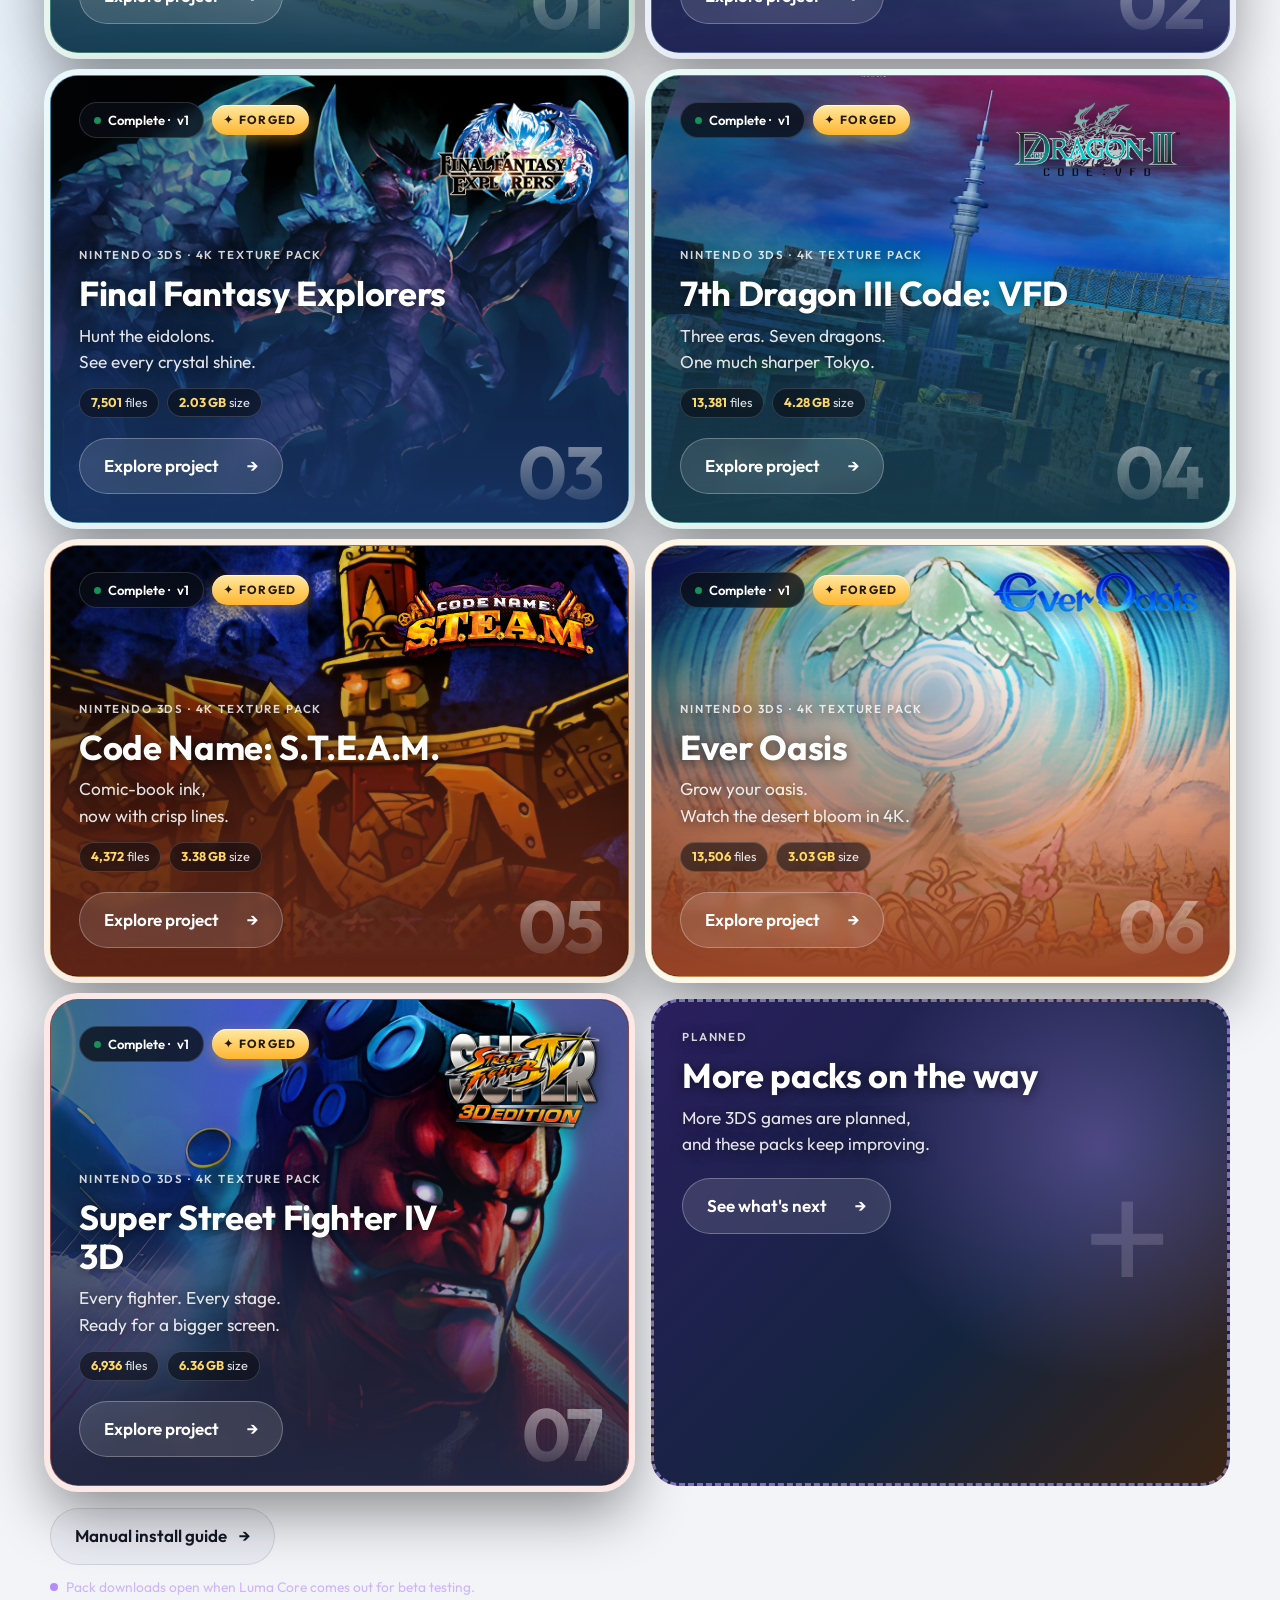
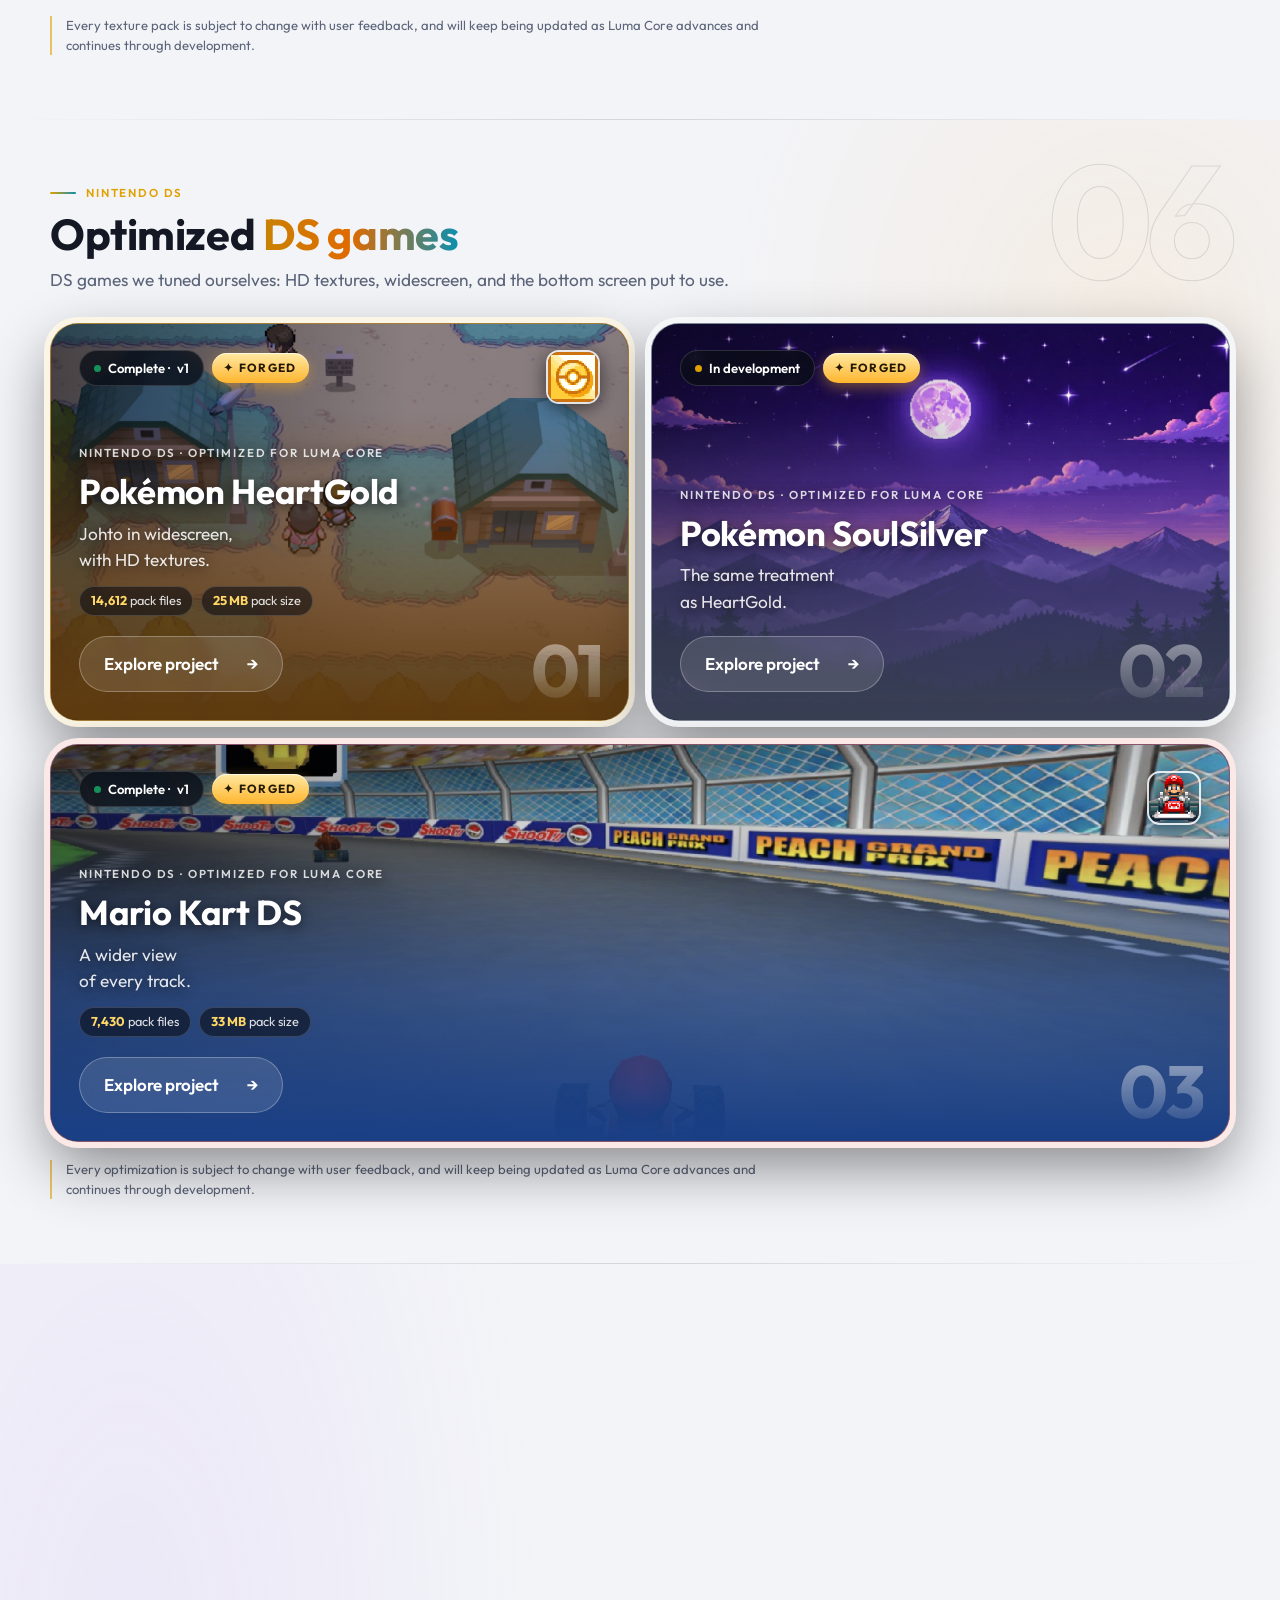
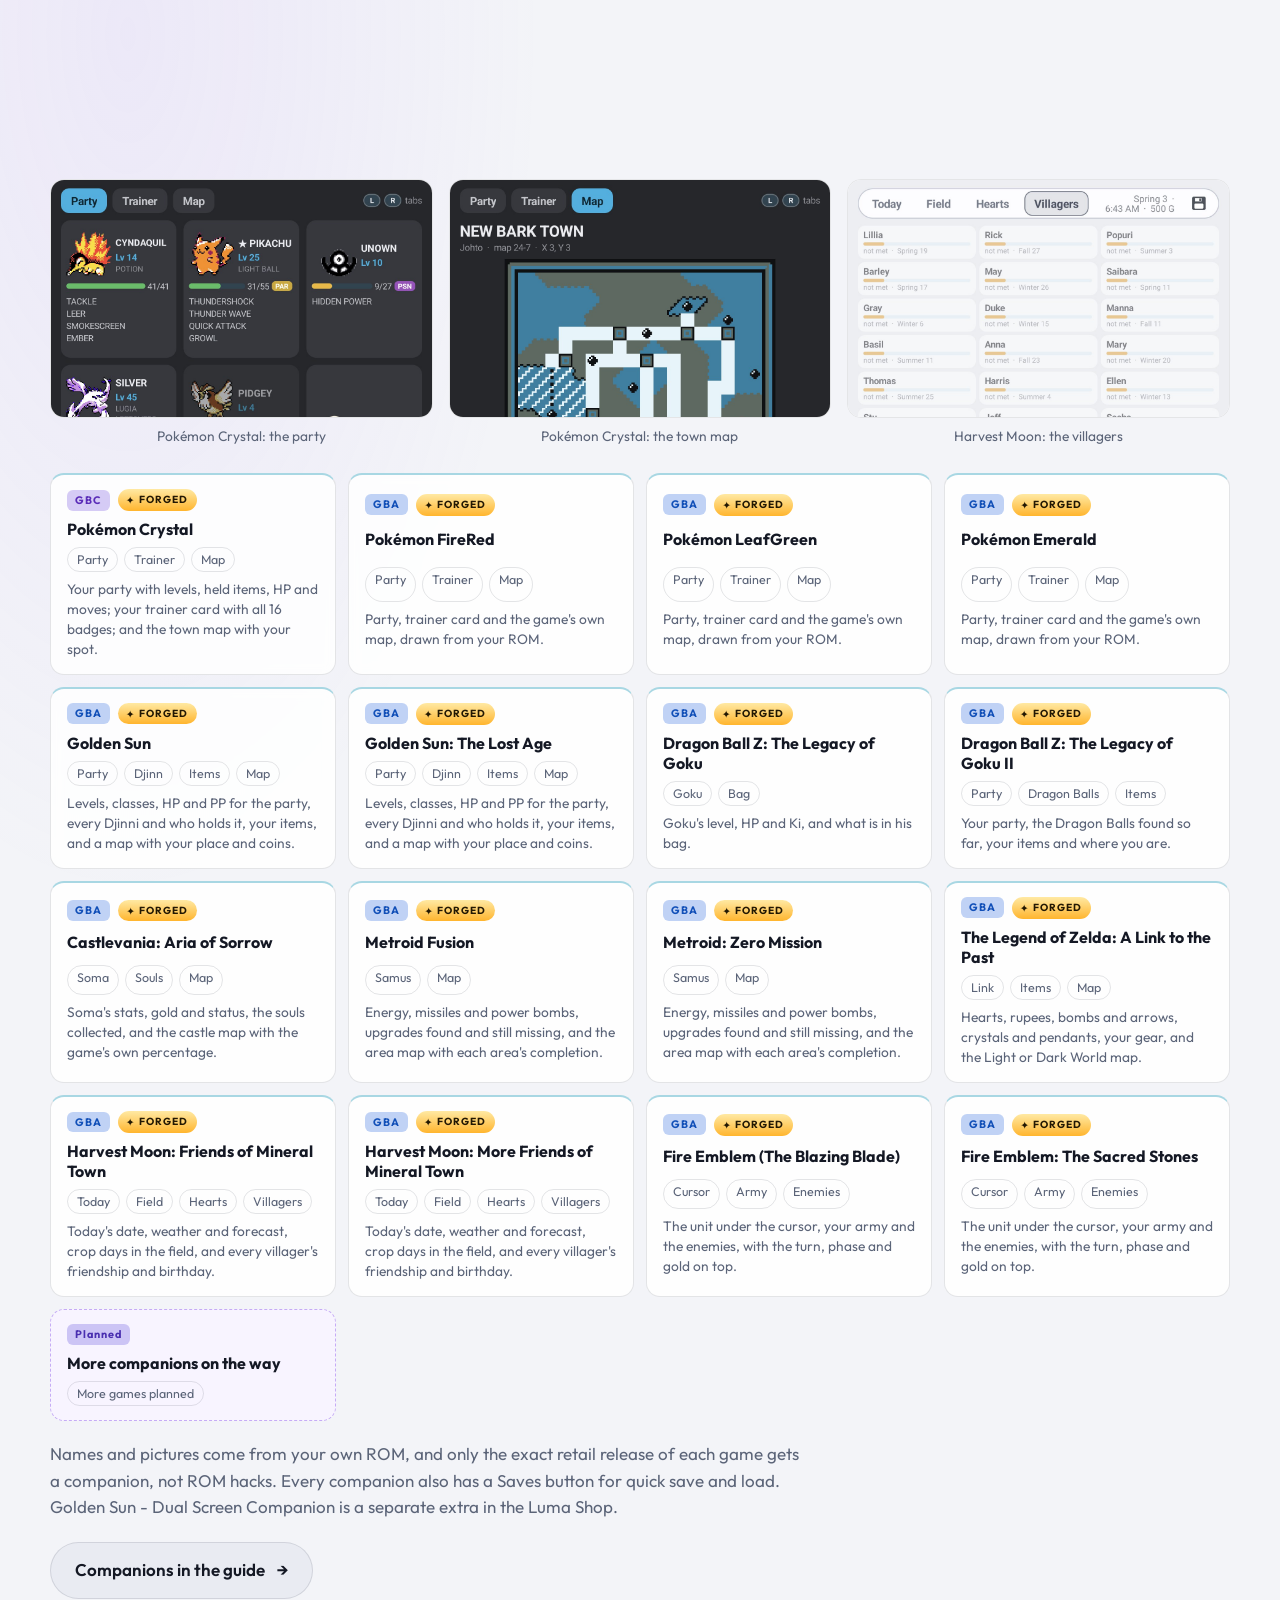
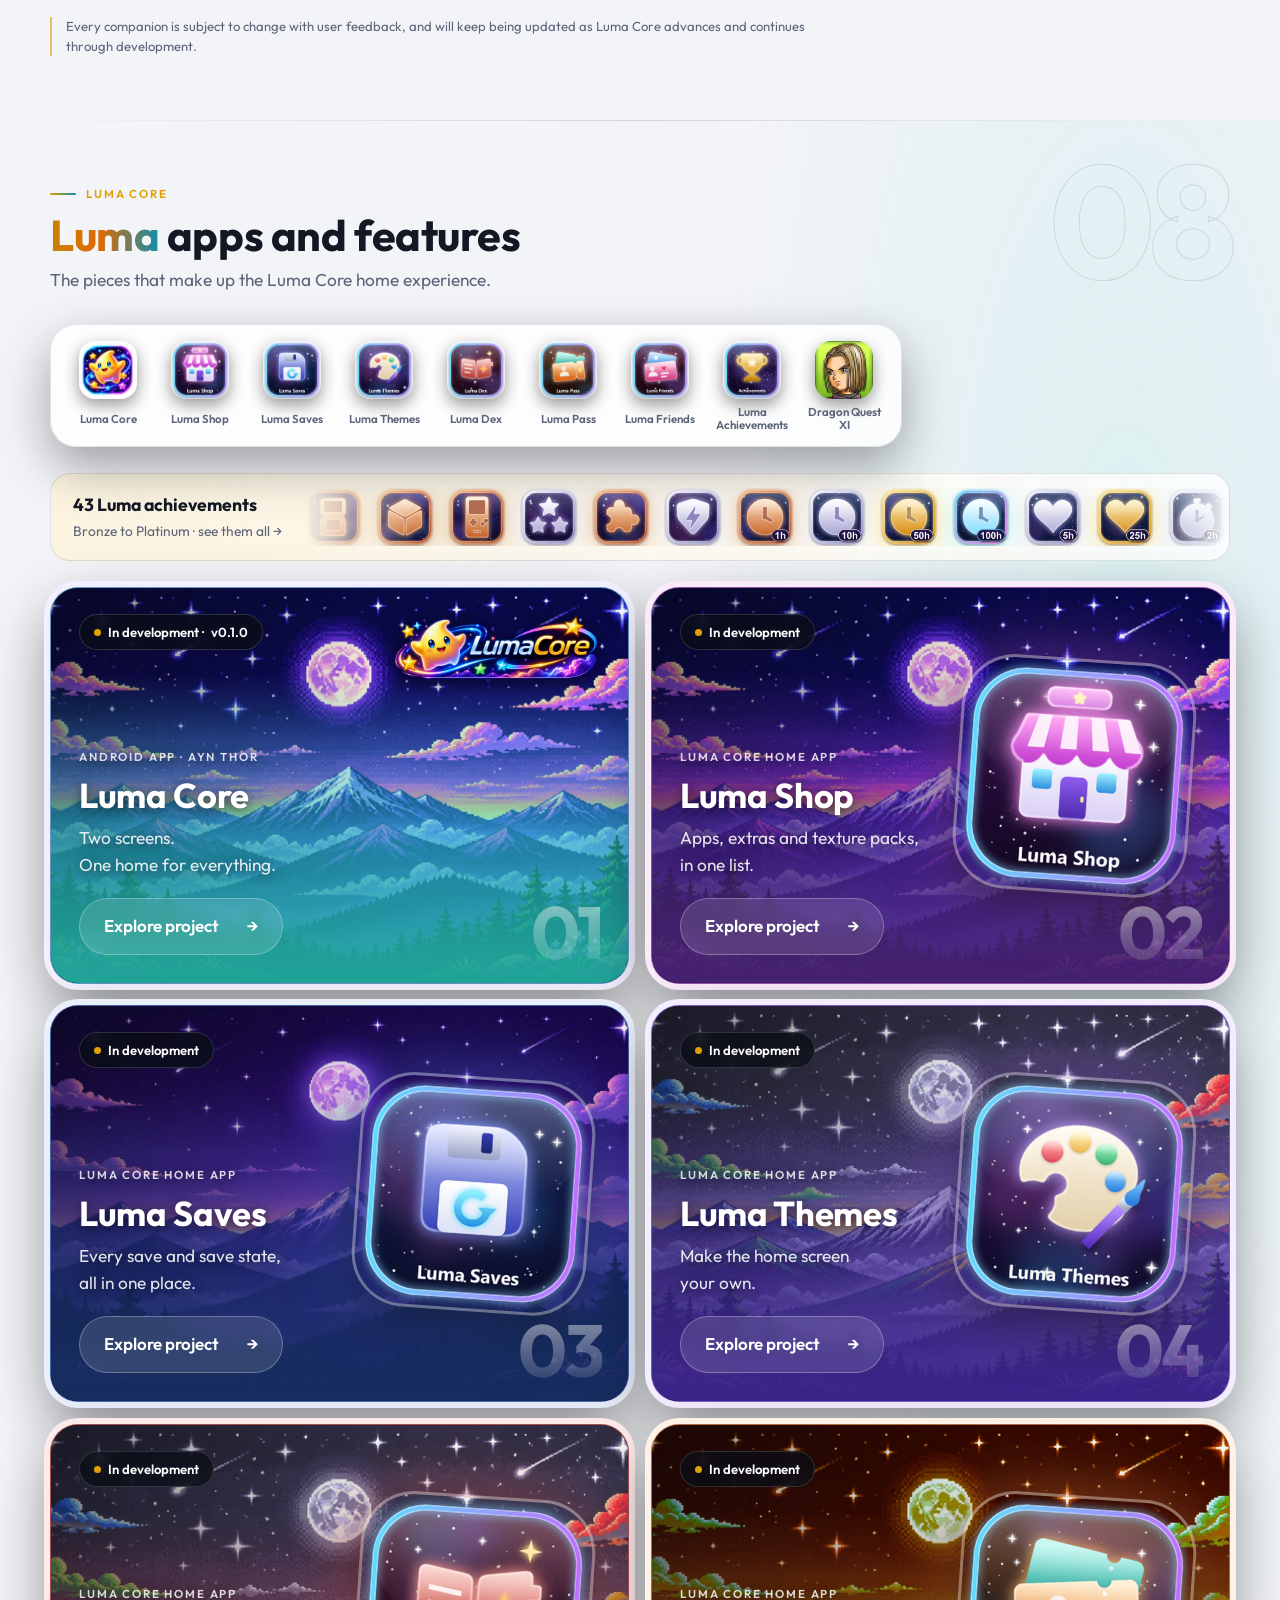
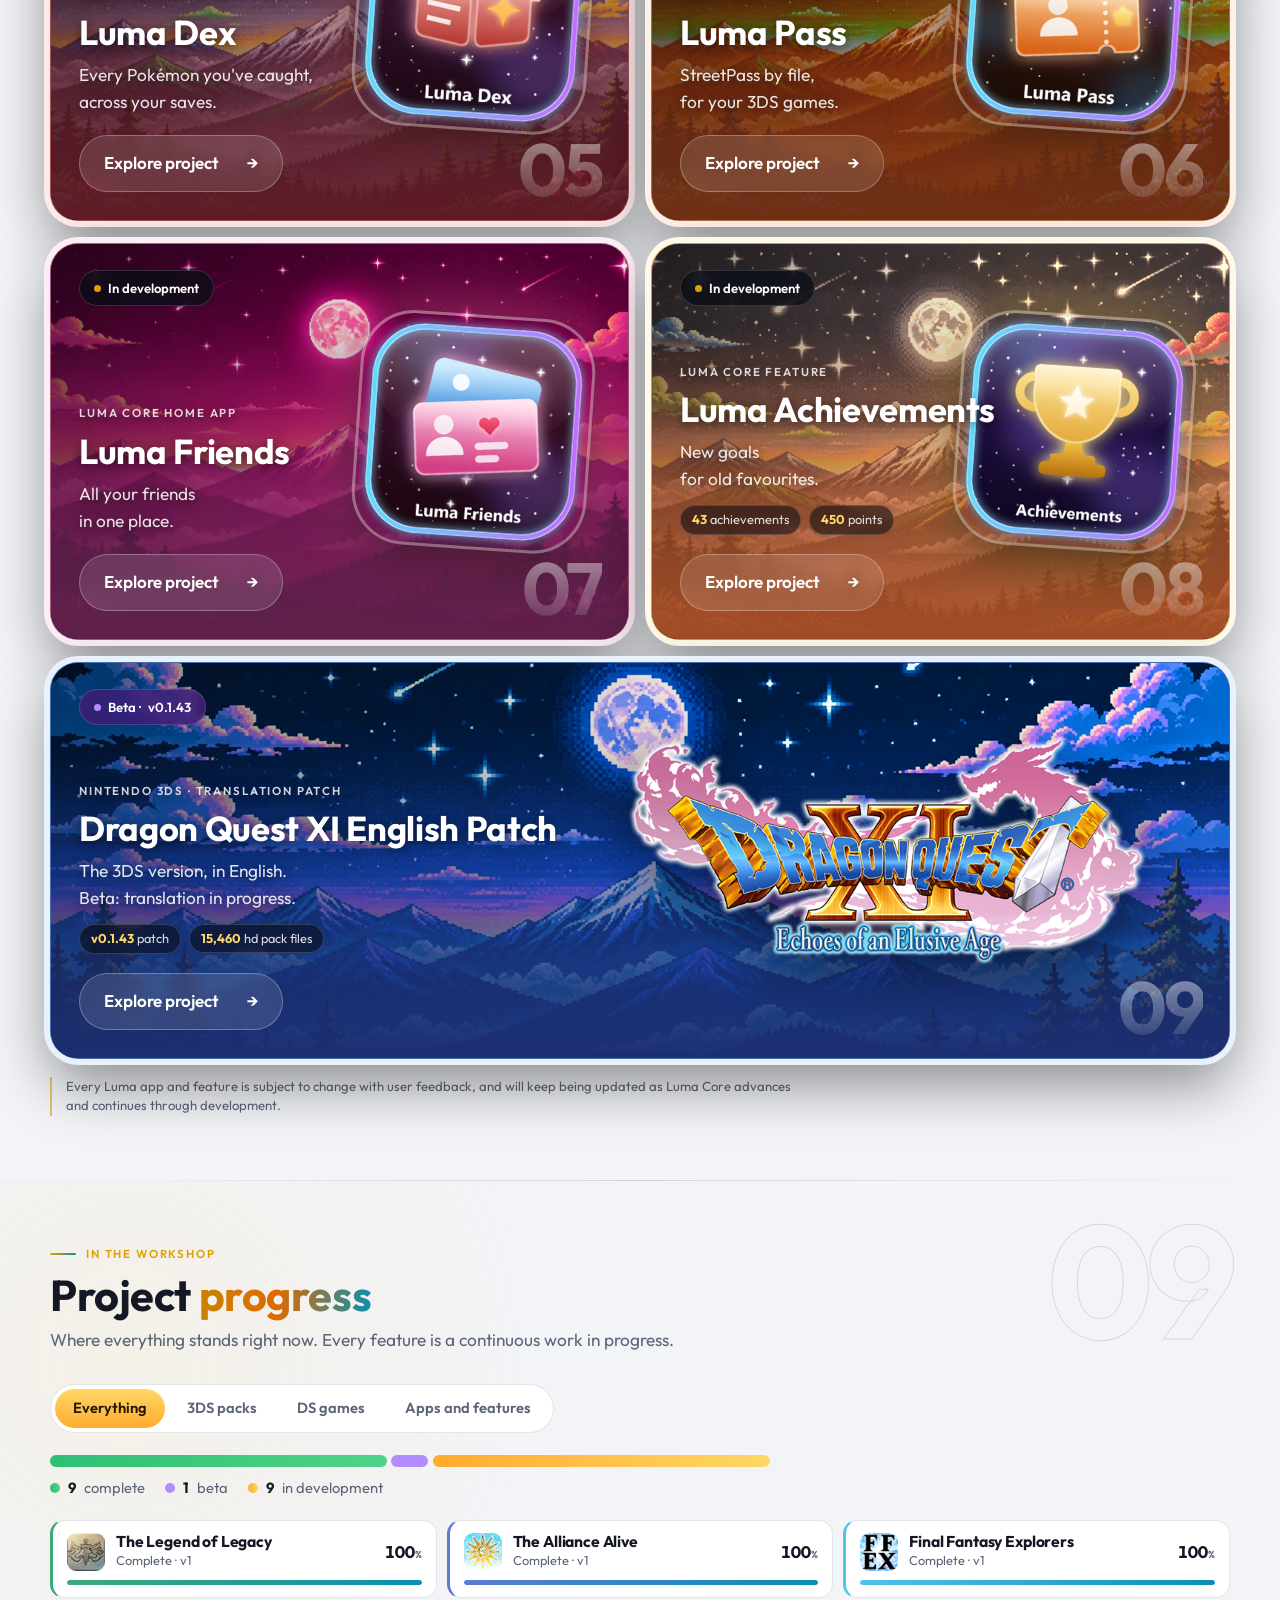
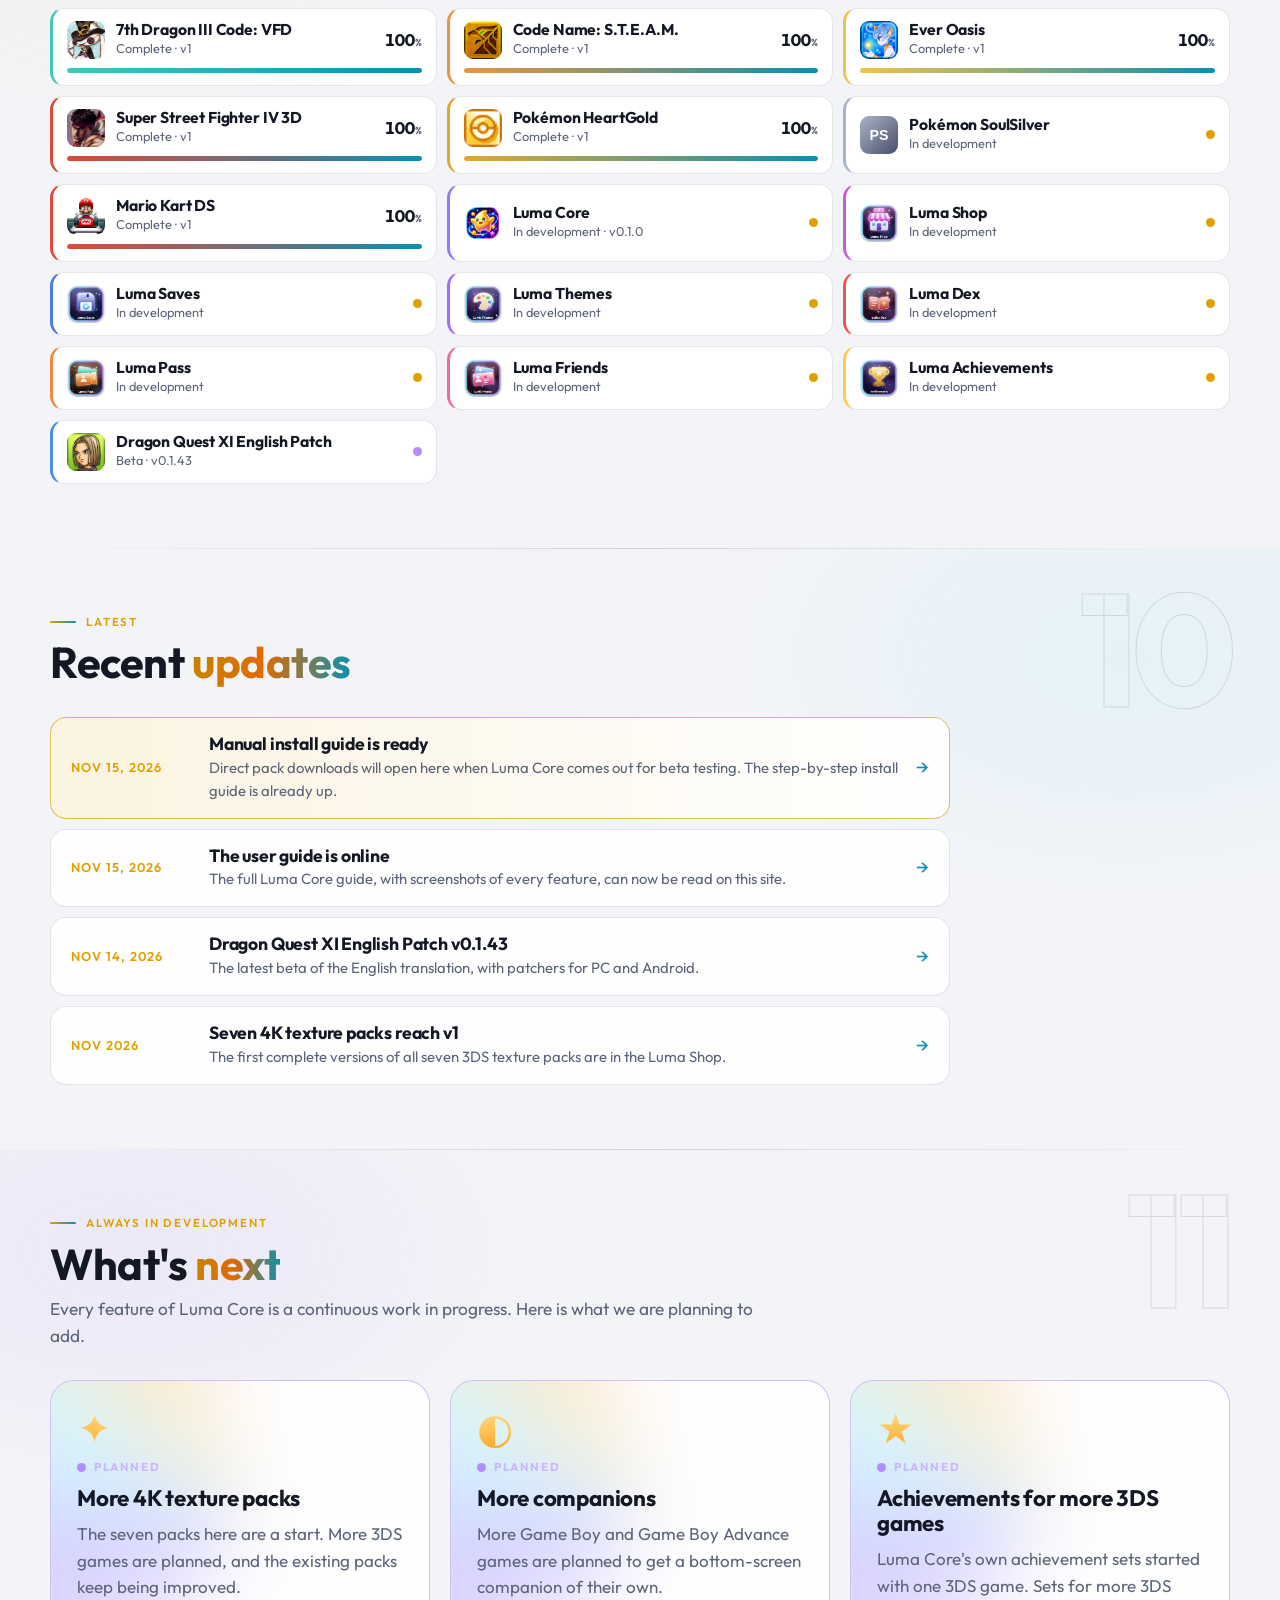
==== commit 0eaead36: "Trailer: a 2:22 promo video on the home page Co-Authored-By: Claude Fable 5.2 <noreply@anthropic.com" ====
--- a/index.html
+++ b/index.html
@@ -88,6 +88,23 @@
       </div>
     </section>
 
+    <section class="block" id="trailer">
+      <div class="wrap">
+        <div class="section-head">
+          <p class="eyebrow">Trailer</p>
+          <h2>See it <span class="grad">in motion</span></h2>
+          <p class="muted">Just over two minutes of Luma Core, recorded on the AYN Thor: Home, the 4K 3DS packs, the DS games, companions and the Luma apps.</p>
+        </div>
+        <div class="trailer">
+          <video controls playsinline preload="none" poster="video/luma-core-promo-poster.jpg" width="1280" height="720">
+            <source src="video/luma-core-promo.mp4" type="video/mp4">
+            <a href="video/luma-core-promo.mp4">Download the trailer</a>
+          </video>
+        </div>
+        <p class="disclaimer">The trailer has no sound. It shows a preview build, and everything in it is subject to change.</p>
+      </div>
+    </section>
+
     <section class="block" id="beta" aria-label="Beta testing">
       <div class="wrap">
         <div class="beta-card">
--- a/css/styles.css
+++ b/css/styles.css
@@ -1622,3 +1622,103 @@
   .sys-card:last-child { grid-column: 1 / -1; }
   .sys-code { font-size: 1.9rem; }
 }
+
+/* =====================================================================
+   Polish pass 17: flip between projects of the same kind
+   ===================================================================== */
+.p-top { display: flex; align-items: center; justify-content: space-between; gap: 14px; margin-bottom: 26px; flex-wrap: wrap; }
+.p-top .back { margin-bottom: 0; }
+.flip { display: inline-flex; align-items: center; gap: 10px; padding: 5px; border-radius: 999px; border: 1px solid var(--line); background: color-mix(in srgb, var(--surface) 70%, transparent); backdrop-filter: blur(8px); }
+.flip > a { width: 36px; height: 36px; border-radius: 50%; display: grid; place-items: center; font-size: 1.4rem; line-height: 1; padding-bottom: 3px; color: var(--text); text-decoration: none; background: var(--surface-2); transition: background 0.2s, color 0.2s, translate 0.2s; }
+.flip > a:hover, .flip > a:focus-visible { background: linear-gradient(180deg, #ffd766, #ffab2e); color: #231803; }
+.flip > a[rel="prev"]:hover { translate: -2px 0; } .flip > a[rel="next"]:hover { translate: 2px 0; }
+.flip-dots { display: inline-flex; gap: 6px; align-items: center; }
+.flip-dots a { width: 8px; height: 8px; border-radius: 50%; background: color-mix(in srgb, var(--muted) 45%, transparent); transition: scale 0.2s, background 0.2s; }
+.flip-dots a:hover { scale: 1.5; background: var(--accent-2); }
+.flip-dots a.on { width: 22px; border-radius: 99px; background: linear-gradient(90deg, var(--accent), var(--accent-2)); }
+.flip-n { font-size: 0.86rem; color: var(--muted); font-variant-numeric: tabular-nums; letter-spacing: 0.04em; }
+.flip-n b { color: var(--text); }
+/* a lone screenshot gets room instead of sitting small in an empty row */
+.gallery.solo { grid-template-columns: minmax(0, 640px); }
+@media (max-width: 860px) {
+  .flip-dots { display: none; }
+}
+
+/* =====================================================================
+   Polish pass 18: button caps in the guide, game icons in the downloads table
+   ===================================================================== */
+kbd.pad { display: inline-grid; place-items: center; vertical-align: 0.05em; min-width: 1.75em; height: 1.75em; padding: 0 0.45em; margin-inline: 1px; font: 700 0.82em/1 "Outfit", sans-serif; color: #fff;
+  border-radius: 0.6em; background: linear-gradient(180deg, #4a5578, #2a3252); box-shadow: 0 2px 0 #171c33, inset 0 1px 0 rgba(255, 255, 255, 0.28); }
+kbd.pad.face { border-radius: 50%; padding: 0; width: 1.75em; }
+kbd.pad.a { background: linear-gradient(180deg, #ffbf4d, #f08a12); box-shadow: 0 2px 0 #96500a, inset 0 1px 0 rgba(255, 255, 255, 0.45); color: #2b1802; }
+kbd.pad.b { background: linear-gradient(180deg, #ff7f86, #e2404b); box-shadow: 0 2px 0 #8c1f28, inset 0 1px 0 rgba(255, 255, 255, 0.4); }
+kbd.pad.x { background: linear-gradient(180deg, #6fd8ff, #1f9fe0); box-shadow: 0 2px 0 #0f5f8c, inset 0 1px 0 rgba(255, 255, 255, 0.45); color: #04202f; }
+kbd.pad.y { background: linear-gradient(180deg, #b993ff, #7c4fe6); box-shadow: 0 2px 0 #46288f, inset 0 1px 0 rgba(255, 255, 255, 0.4); }
+.pad-or { color: var(--muted); margin-inline: 2px; }
+
+.dl-name { display: inline-flex; align-items: center; gap: 12px; }
+.dl-name img, .dl-noicon { width: 34px; height: 34px; flex: none; border-radius: 9px; box-shadow: 0 4px 12px rgba(0, 0, 0, 0.35); }
+.dl-noicon { background: linear-gradient(135deg, #5b6dff, #b06bff); }
+td .sys { font-size: 0.7rem; font-weight: 700; letter-spacing: 0.08em; padding: 3px 9px; border-radius: 6px; color: #fff; background: #5a6488; }
+td .sys.\33 ds { background: #d8434a; } td .sys.ds { background: #1f8fc9; }
+tbody tr { transition: background 0.2s; }
+tbody tr:hover { background: color-mix(in srgb, var(--accent-2) 7%, transparent); }
+#dlRows td:nth-child(4) { white-space: nowrap; }
+
+/* =====================================================================
+   Polish pass 19: a secret shower of stars, places to go on the 404 page
+   ===================================================================== */
+.star-shower { position: fixed; inset: 0; z-index: 300; pointer-events: none; overflow: hidden; }
+.star-shower i { position: absolute; top: -60px; font-style: normal; text-shadow: 0 0 14px currentColor; animation: star-fall 3s cubic-bezier(0.3, 0, 0.7, 1) forwards; }
+@keyframes star-fall { to { translate: var(--sway) 115vh; rotate: 540deg; } }
+.secret-note { position: fixed; left: 50%; bottom: 34px; translate: -50% 0; z-index: 301; padding: 12px 22px; border-radius: 999px; font-weight: 700; color: #231803; white-space: nowrap; max-width: calc(100vw - 32px);
+  background: linear-gradient(180deg, #ffe9a3, #ffb52e); box-shadow: 0 12px 34px rgba(255, 181, 46, 0.5); animation: secret-in 5.6s ease forwards; }
+@keyframes secret-in { 0% { opacity: 0; translate: -50% 24px; } 8%, 88% { opacity: 1; translate: -50% 0; } 100% { opacity: 0; translate: -50% 12px; } }
+
+.lost-links { display: flex; flex-wrap: wrap; justify-content: center; gap: 10px; margin-top: 30px; }
+.lost-links a { position: relative; padding: 9px 16px 9px 32px; border-radius: 12px; font-weight: 600; font-size: 0.92rem; color: var(--text); text-decoration: none;
+  border: 1px solid color-mix(in srgb, var(--k) 50%, var(--line)); background: color-mix(in srgb, var(--k) 10%, var(--surface)); transition: translate 0.2s, box-shadow 0.2s; }
+.lost-links a::before { content: ""; position: absolute; left: 13px; top: 50%; translate: 0 -50%; width: 10px; height: 10px; border-radius: 3px; background: var(--k); box-shadow: 0 0 10px var(--k); }
+.lost-links a:hover { translate: 0 -3px; box-shadow: 0 10px 24px color-mix(in srgb, var(--k) 30%, transparent); }
+
+@media (max-width: 860px) {
+  /* downloads table: keep game names on fewer lines; the table scrolls sideways */
+  #dlRows td:first-child { min-width: 190px; }
+}
+
+/* =====================================================================
+   Polish pass 20: where the achievement points come from
+   ===================================================================== */
+.points-bar { display: flex; gap: 5px; margin-bottom: 10px; }
+.points-bar button { min-width: 0; display: grid; gap: 1px; justify-items: start; padding: 12px 14px; border: 0; cursor: pointer; text-align: left; font: inherit; color: #1c1405; border-radius: 8px; overflow: hidden;
+  transition: translate 0.2s, box-shadow 0.2s, filter 0.2s; }
+.points-bar button:first-child { border-radius: 16px 8px 8px 16px; } .points-bar button:last-child { border-radius: 8px 16px 16px 8px; }
+.points-bar button:hover, .points-bar button:focus-visible { translate: 0 -3px; filter: brightness(1.08); box-shadow: 0 12px 26px rgba(0, 0, 0, 0.35); }
+.points-bar b { font-size: 1.5rem; line-height: 1; }
+.points-bar span { font-size: 0.76rem; font-weight: 600; white-space: nowrap; opacity: 0.85; }
+.points-bar .bronze { background: linear-gradient(180deg, #e6a66d, #c07a3e); }
+.points-bar .silver { background: linear-gradient(180deg, #eef2f8, #b9c3d6); }
+.points-bar .gold { background: linear-gradient(180deg, #ffe58a, #ffbf2e); }
+.points-bar .platinum { background: linear-gradient(135deg, #a8ecff, #e6ccff); }
+.points-sum { font-size: 0.93rem; margin-bottom: 18px; }
+.points-sum b { color: var(--text); }
+@media (prefers-reduced-motion: no-preference) {
+  .rv.in .points-bar button, .in .points-bar button { animation: seg-grow 0.7s cubic-bezier(0.2, 0.8, 0.2, 1) backwards; transform-origin: 0 50%; }
+  .points-bar button:nth-child(2) { animation-delay: 0.1s; } .points-bar button:nth-child(3) { animation-delay: 0.2s; } .points-bar button:nth-child(4) { animation-delay: 0.3s; }
+  @keyframes seg-grow { from { transform: scaleX(0); opacity: 0; } }
+}
+@media (max-width: 860px) {
+  .points-bar { flex-wrap: wrap; }
+  .points-bar button { flex: 1 1 40% !important; border-radius: 12px !important; }
+}
+
+/* =====================================================================
+   The trailer
+   ===================================================================== */
+#trailer { --glow: #b06bff; }
+.trailer { position: relative; max-width: 1040px; margin-inline: auto; padding: 12px; border-radius: 28px; border: 1px solid var(--line);
+  background: linear-gradient(135deg, color-mix(in srgb, var(--accent) 22%, var(--surface)), color-mix(in srgb, var(--accent-2) 16%, var(--surface)));
+  box-shadow: 0 30px 80px rgba(0, 0, 0, 0.45), 0 0 90px color-mix(in srgb, var(--accent-2) 16%, transparent); }
+.trailer video { display: block; width: 100%; height: auto; aspect-ratio: 16 / 9; border-radius: 18px; background: #0a0c13; }
+#trailer .disclaimer { max-width: 1040px; margin-inline: auto; margin-top: 16px; }
+@media (max-width: 860px) { .trailer { padding: 6px; border-radius: 18px; } .trailer video { border-radius: 13px; } }
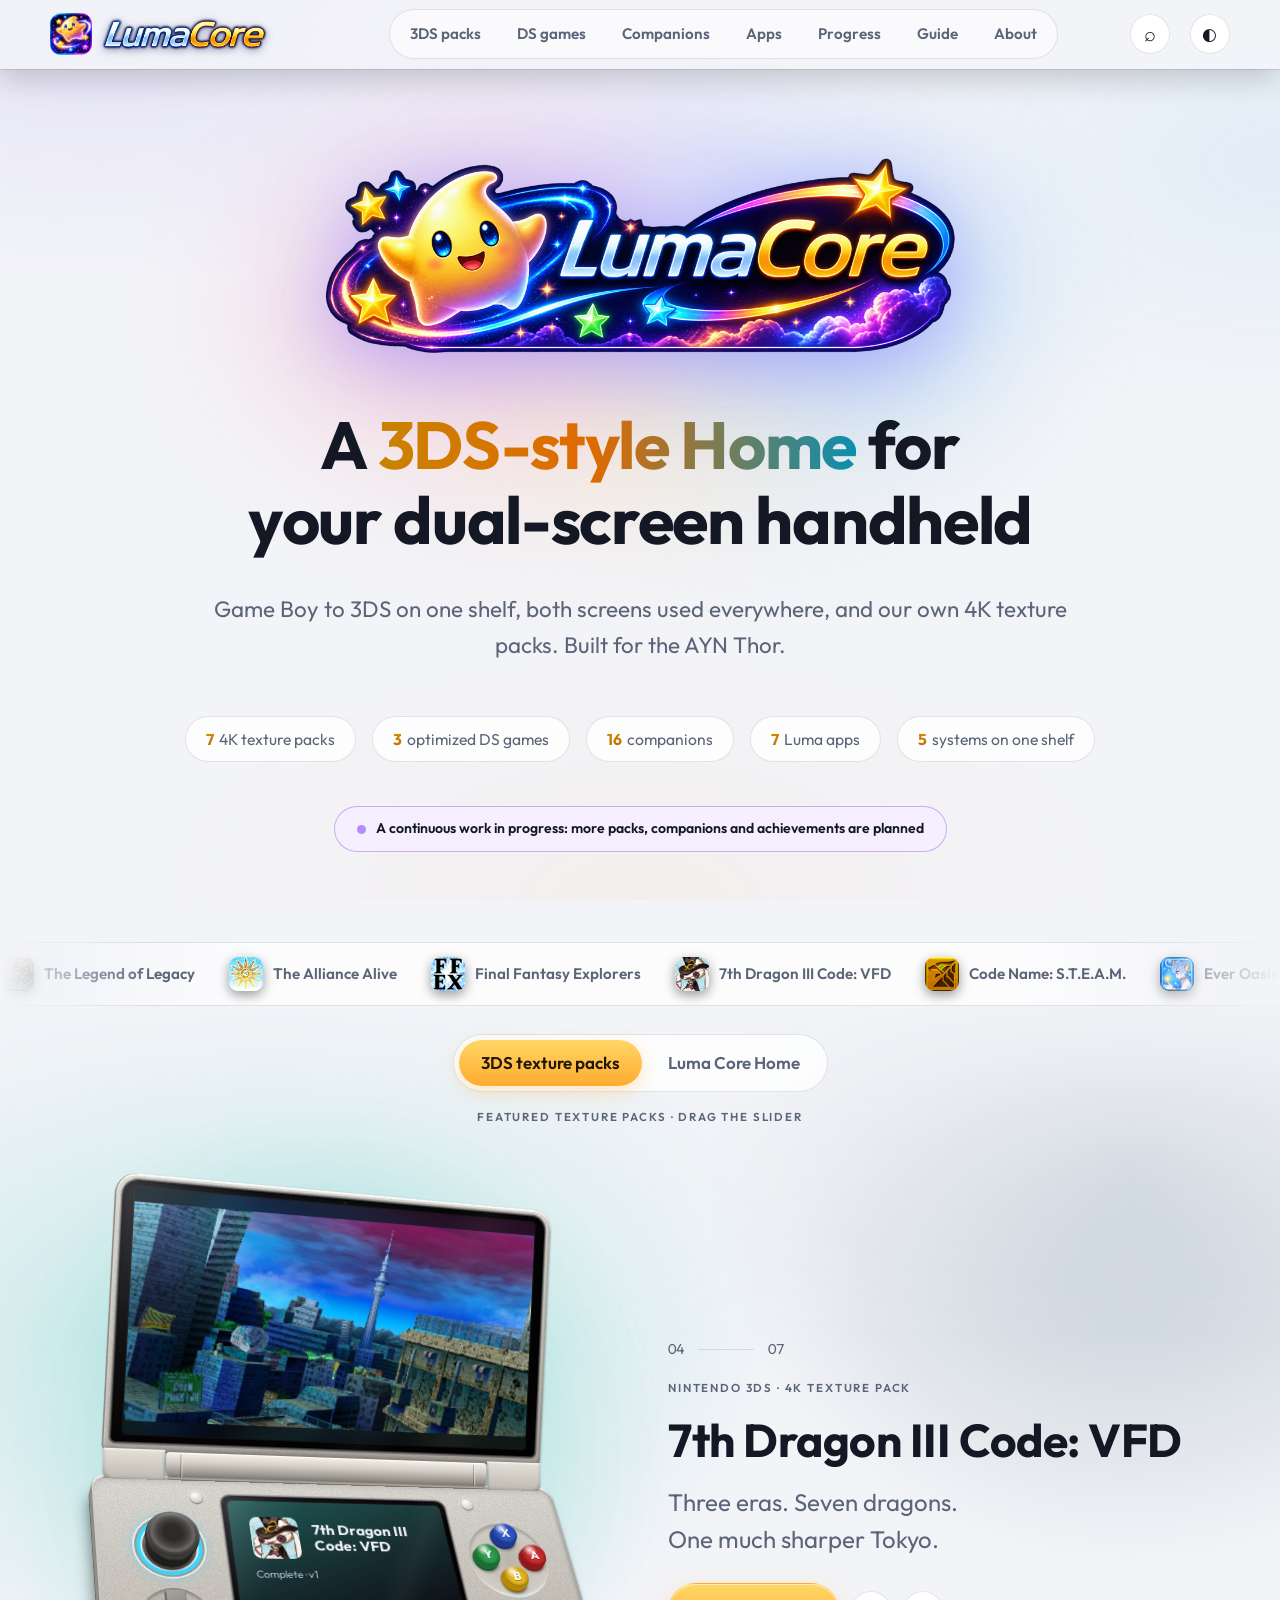
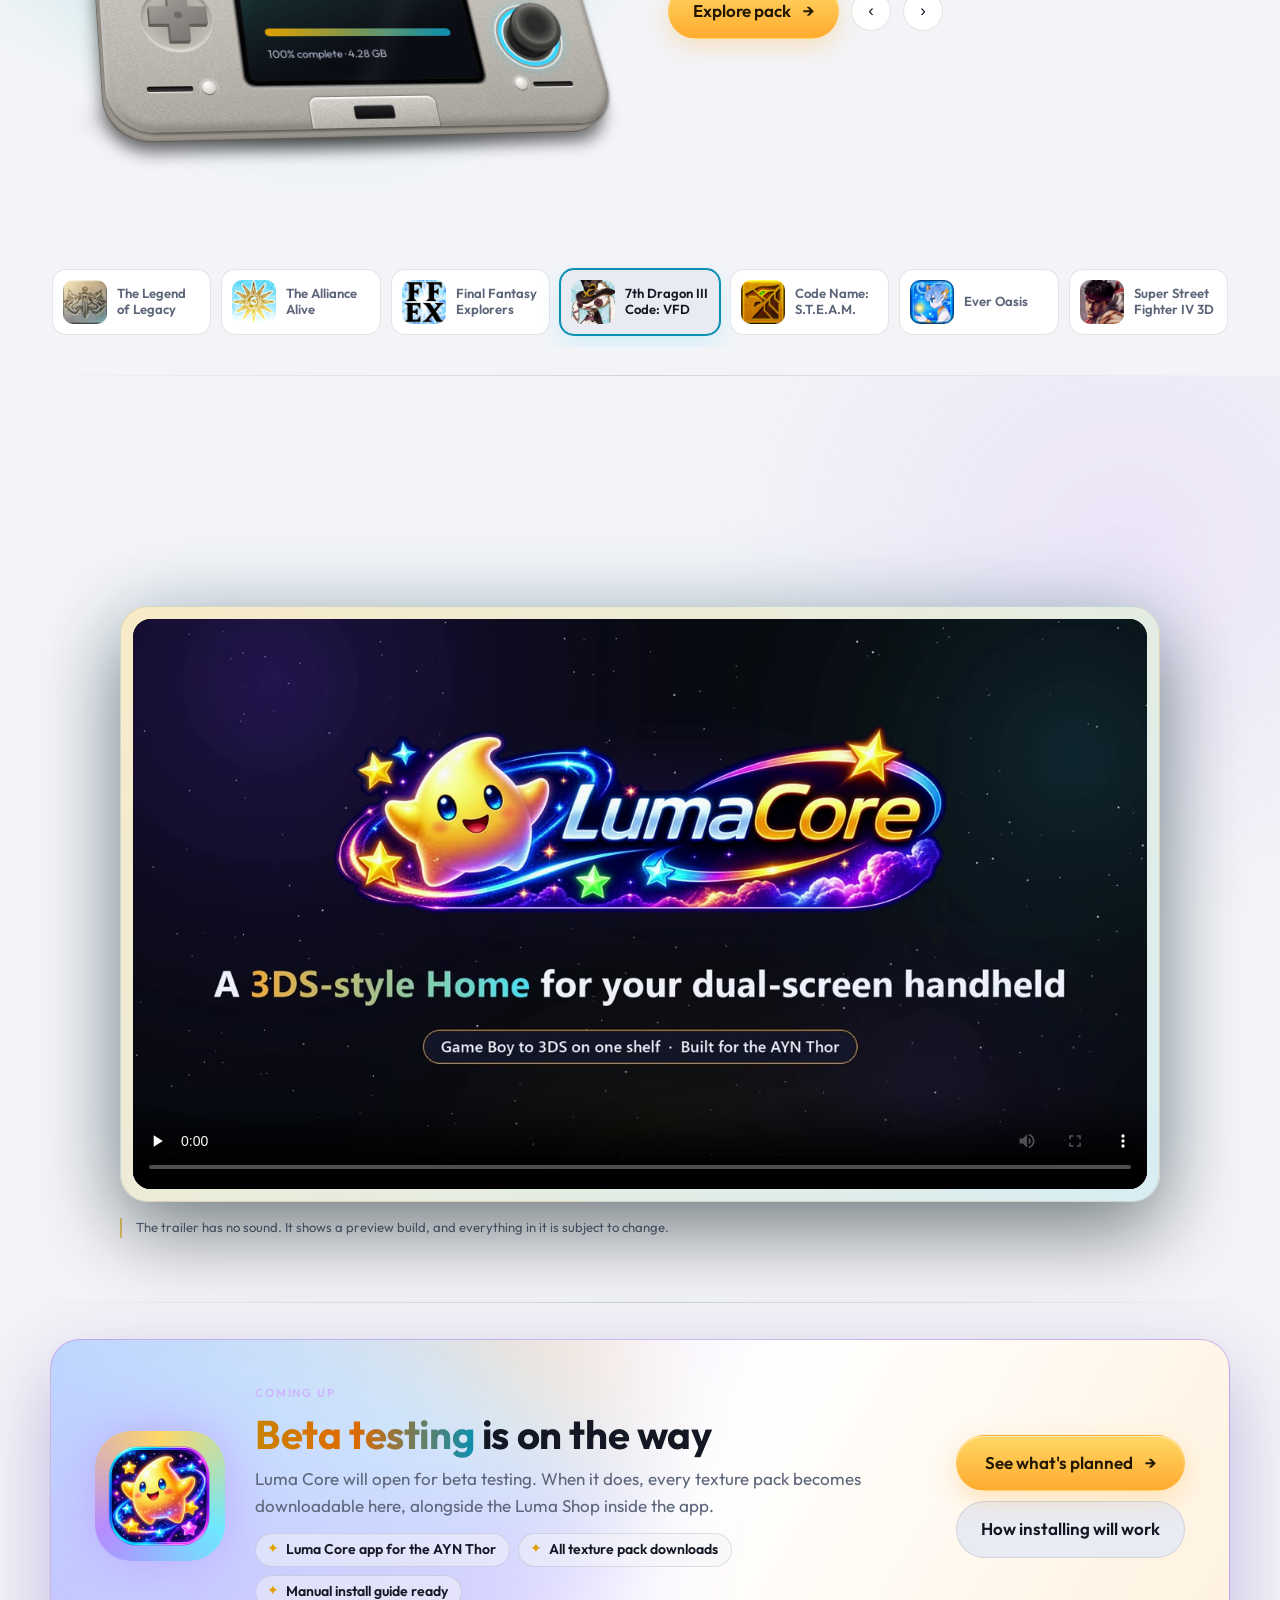
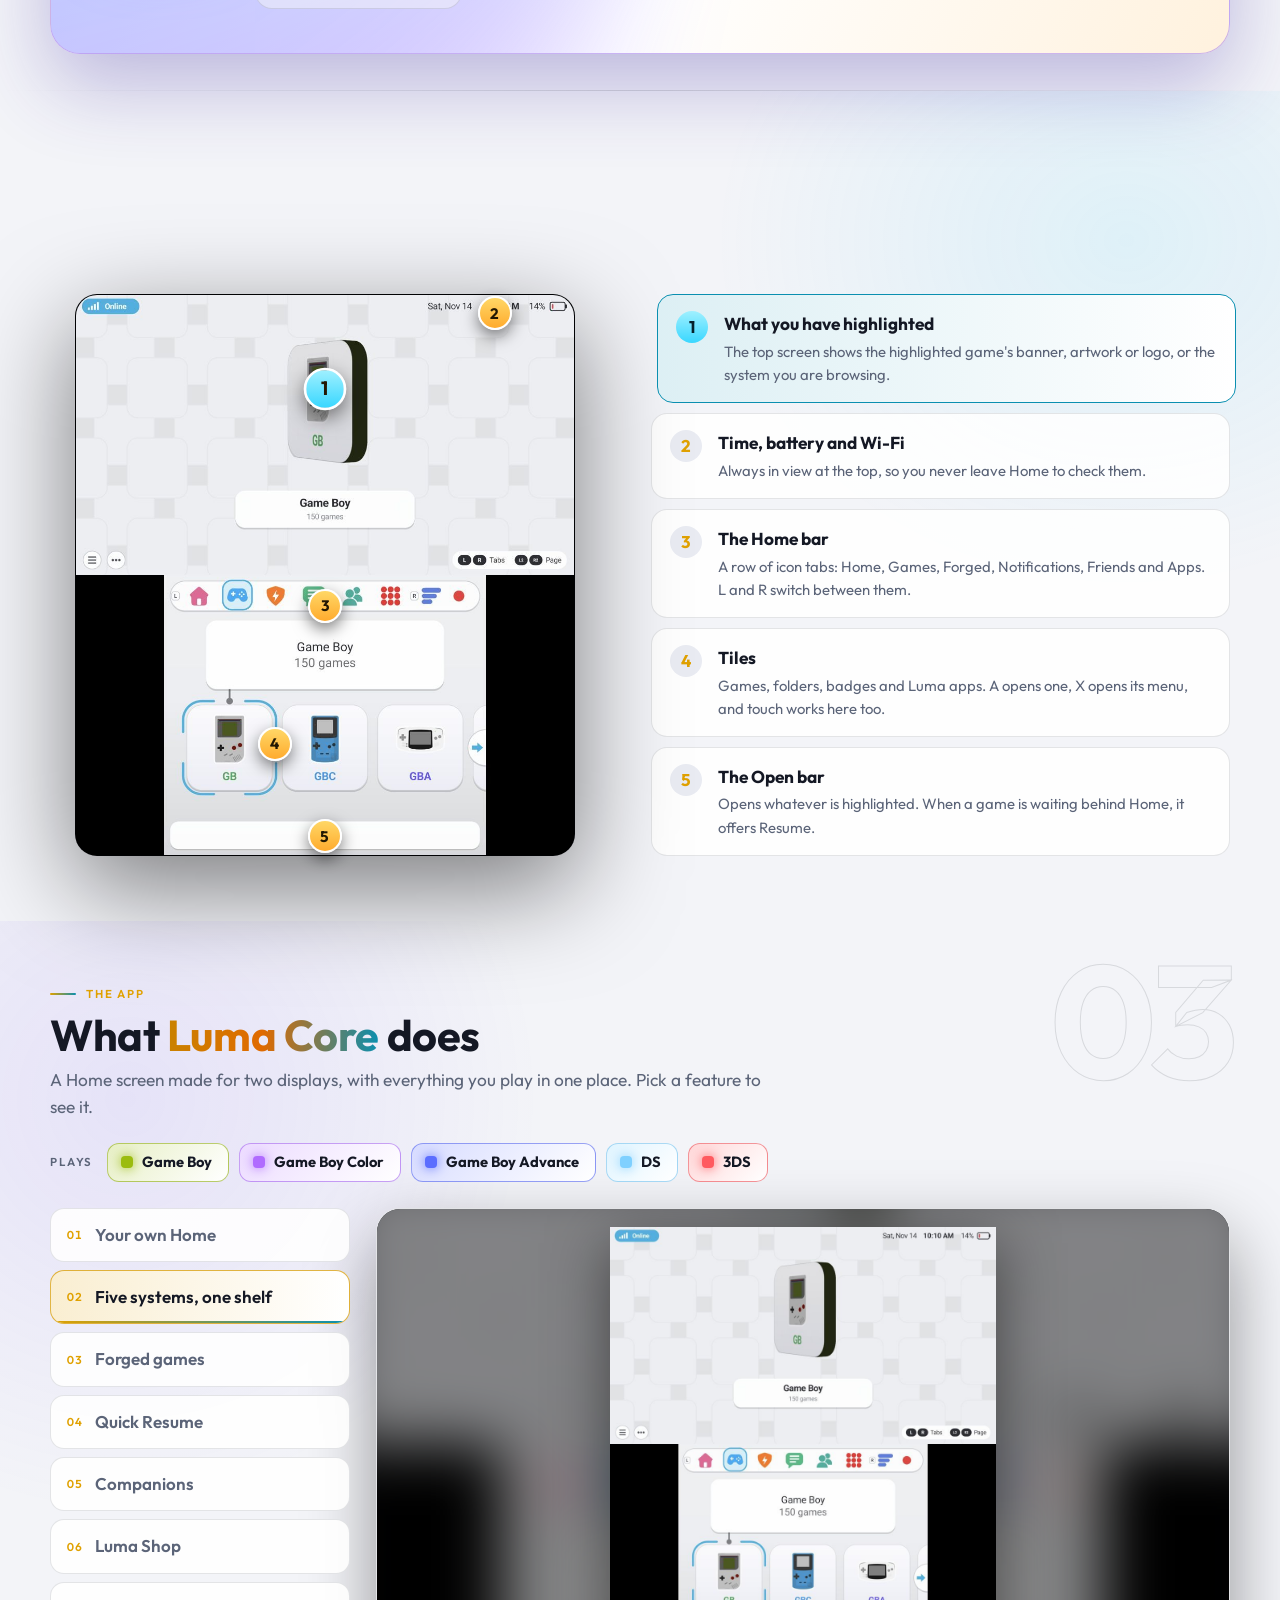
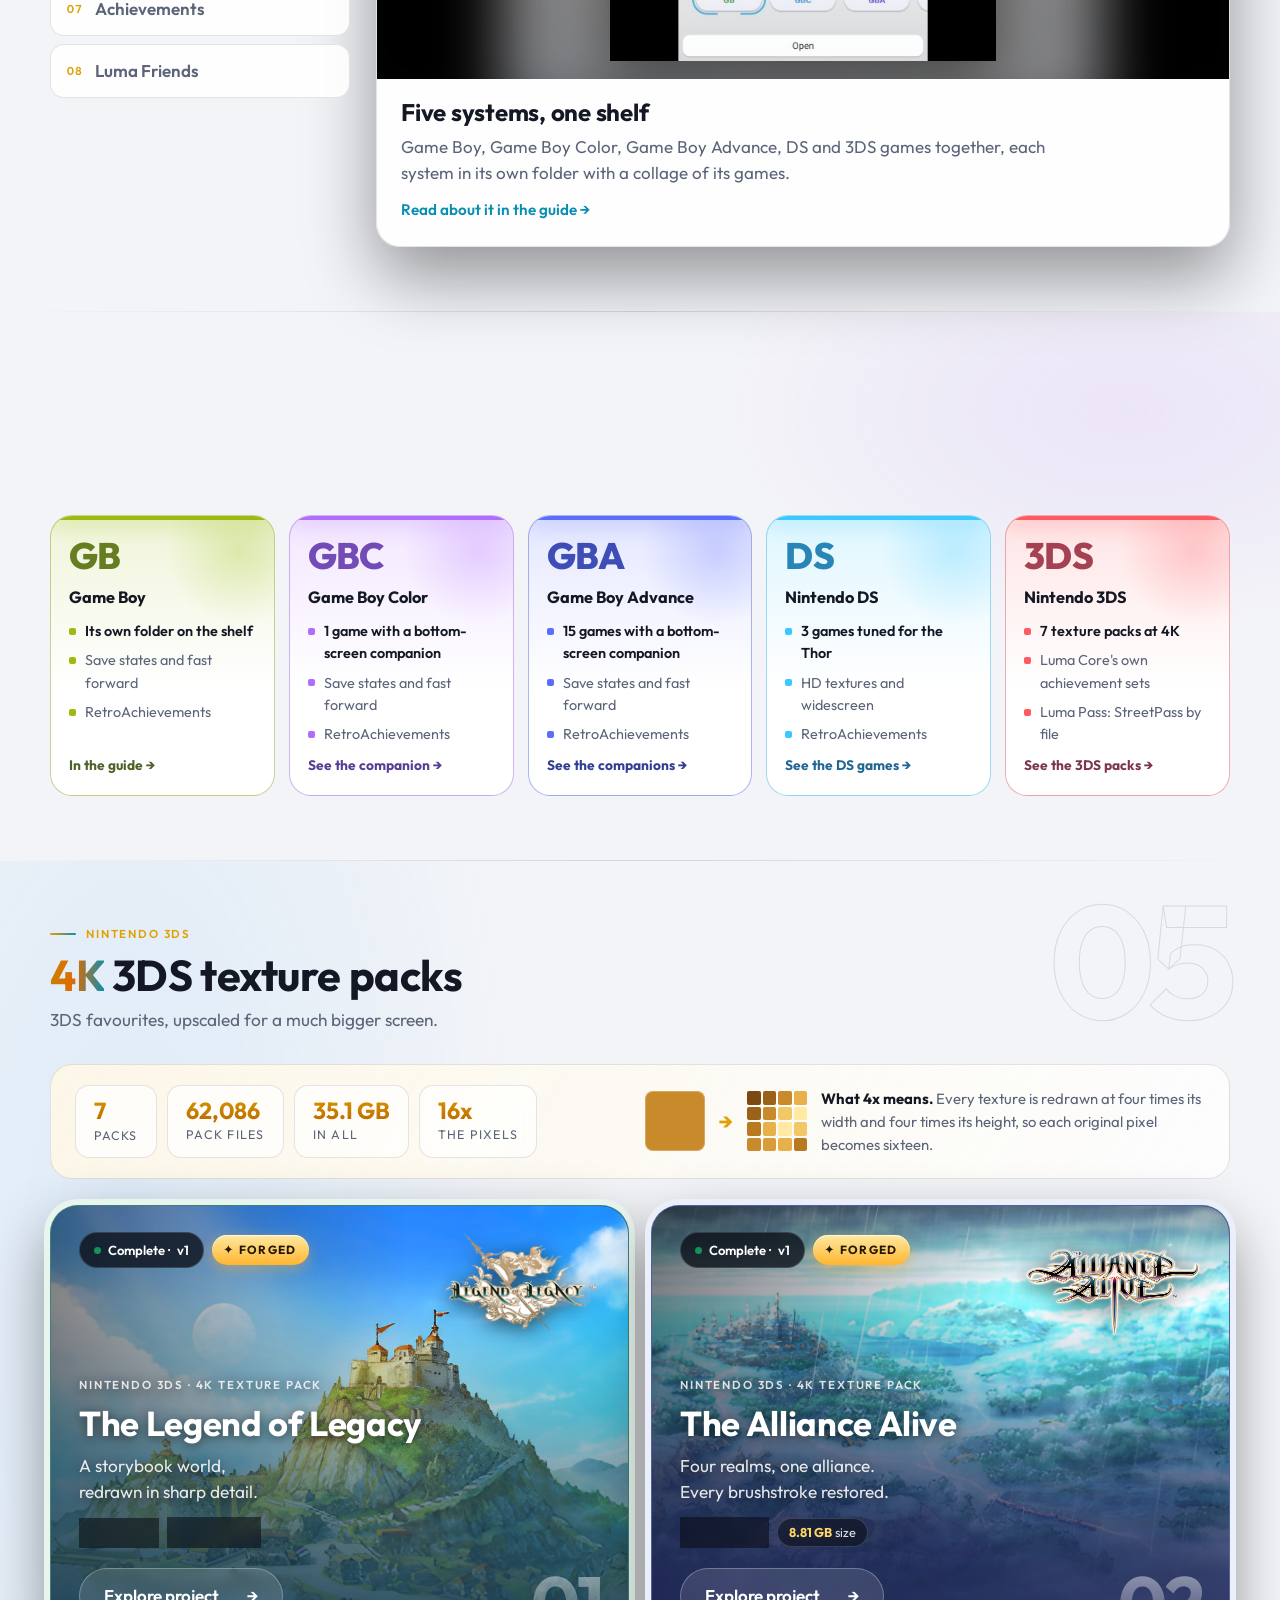
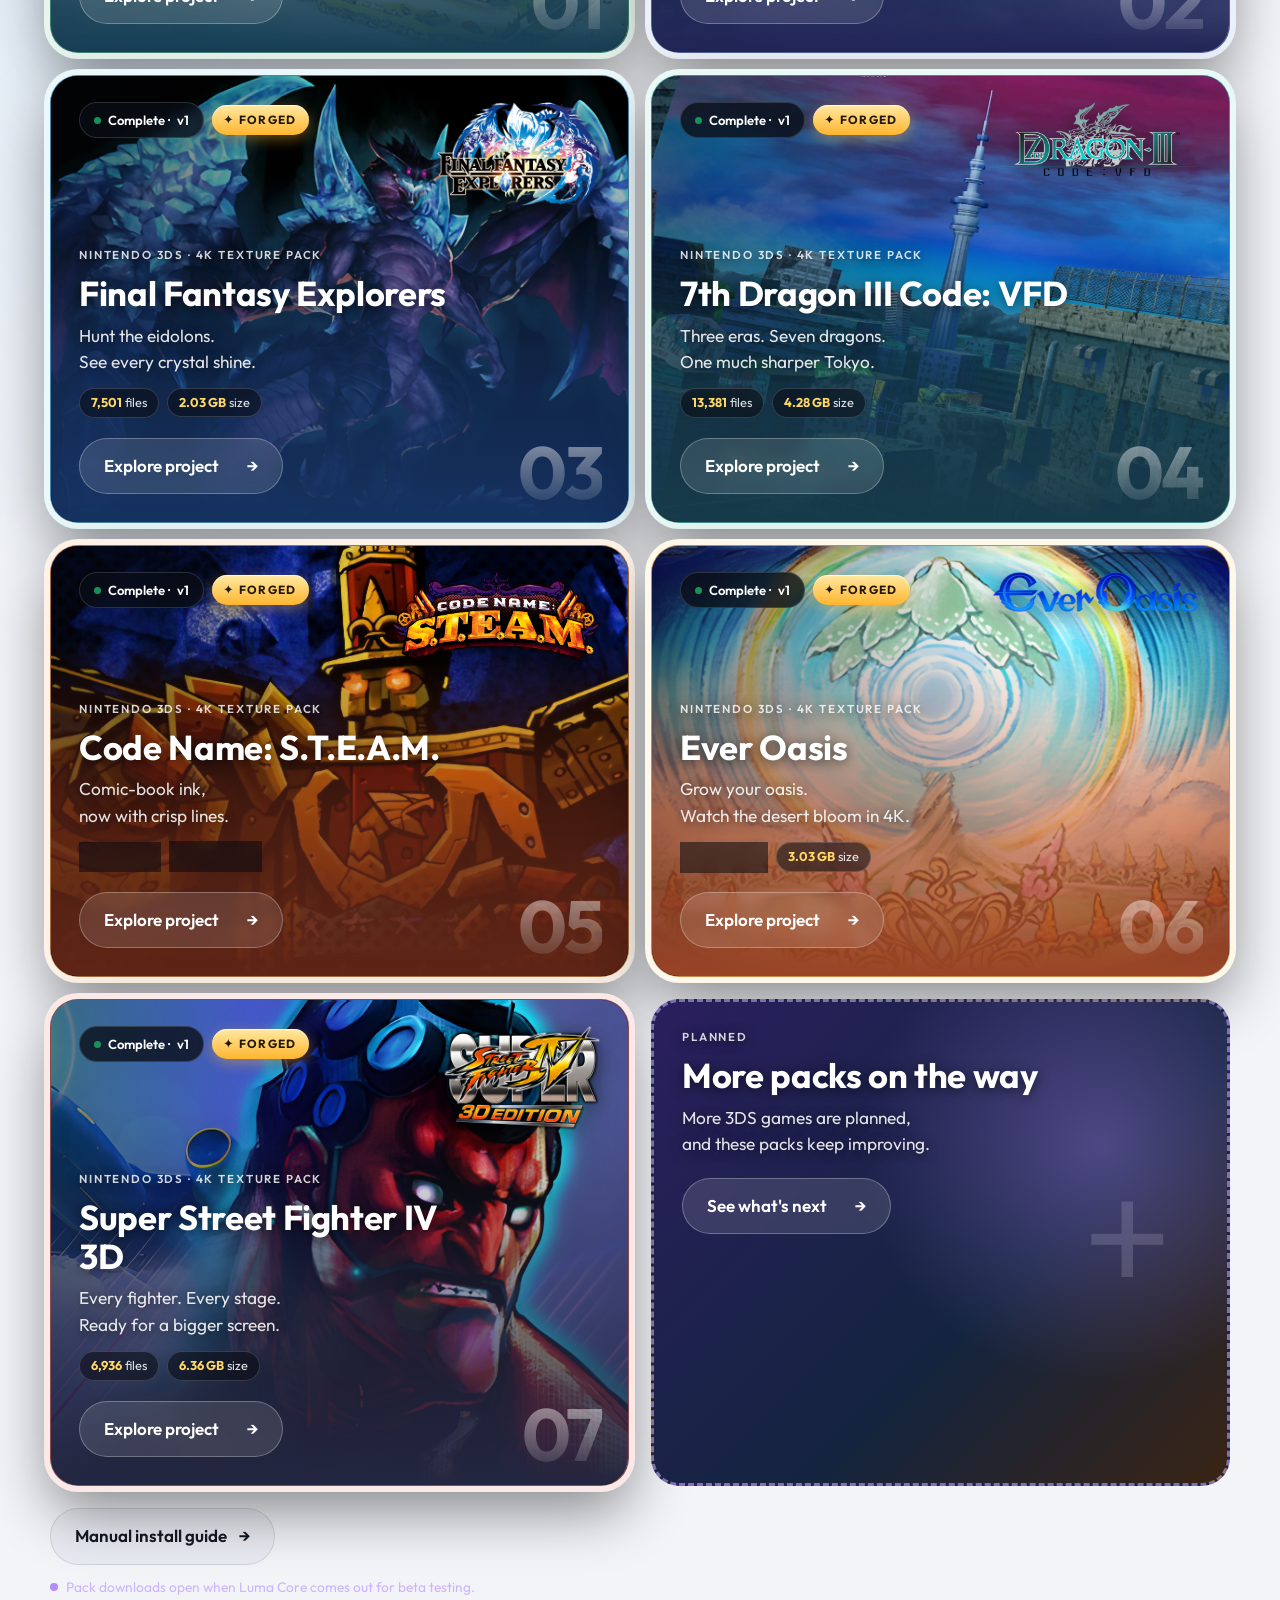
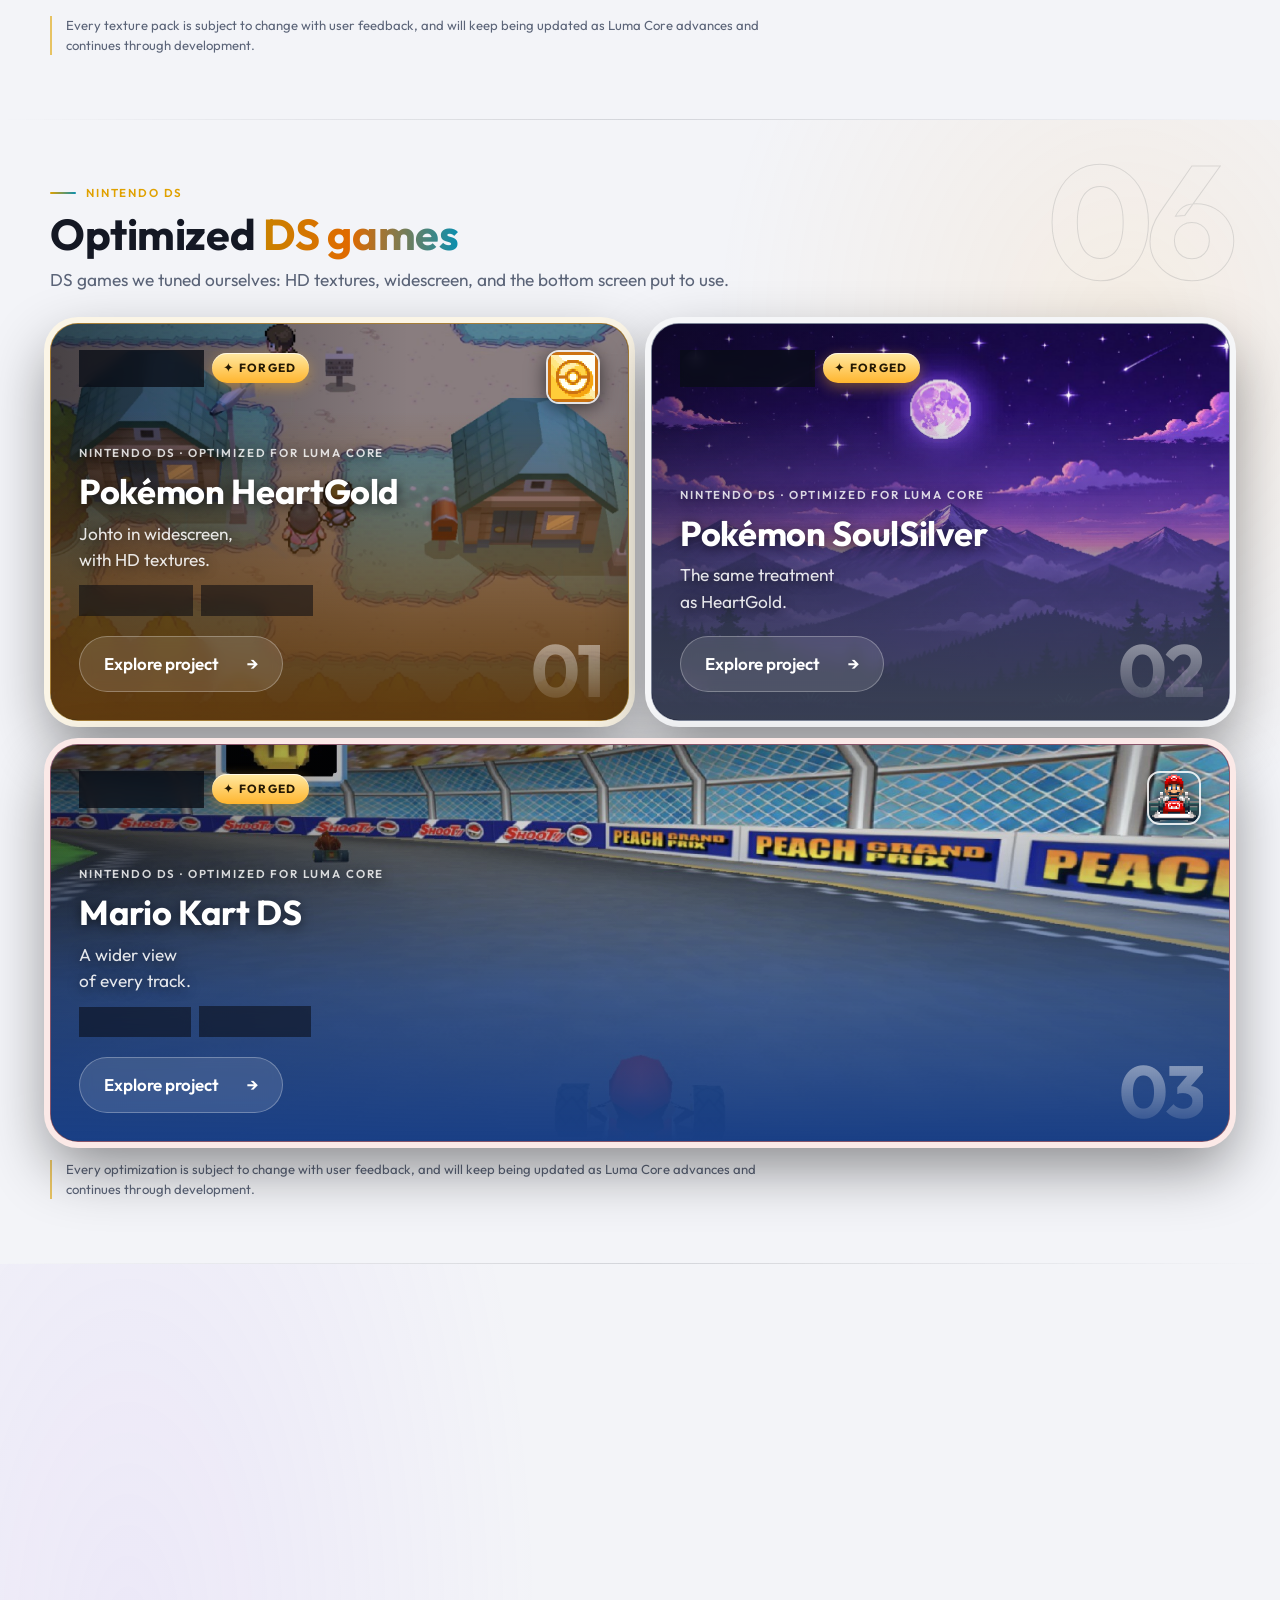
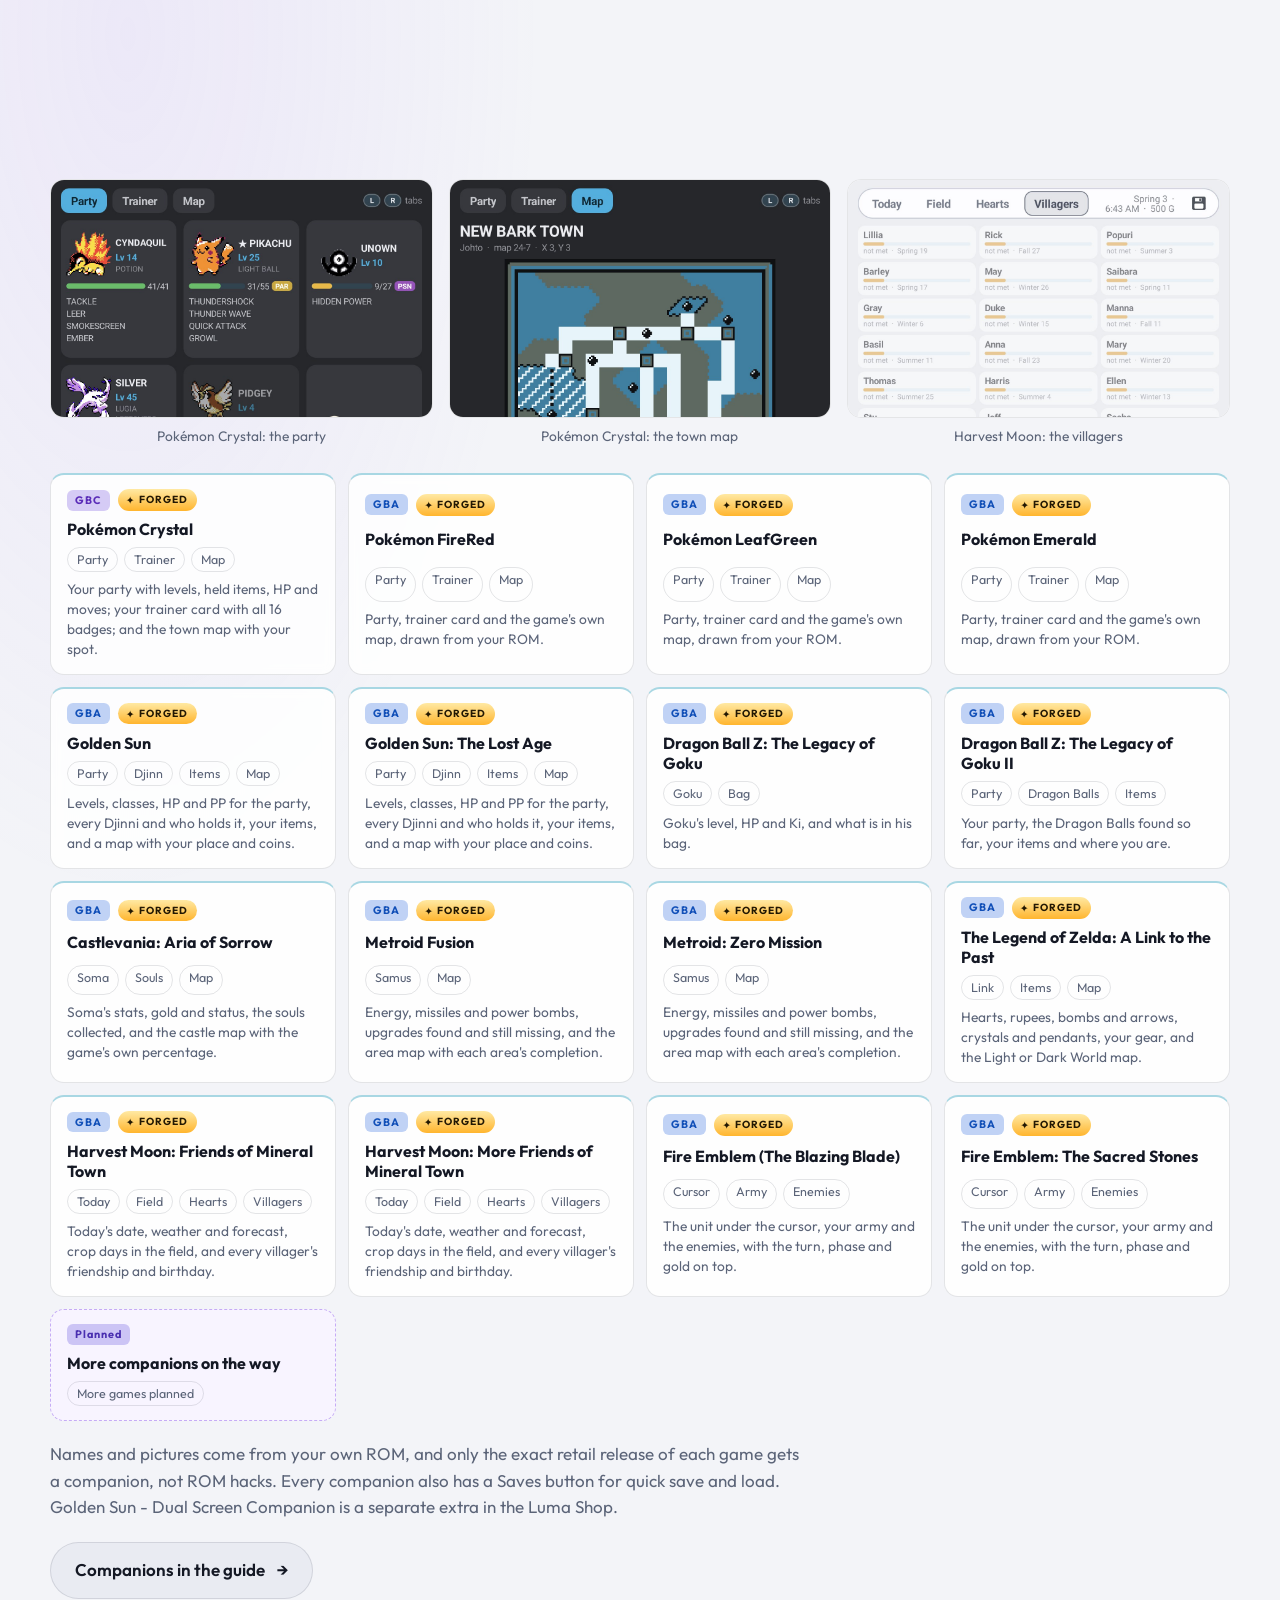
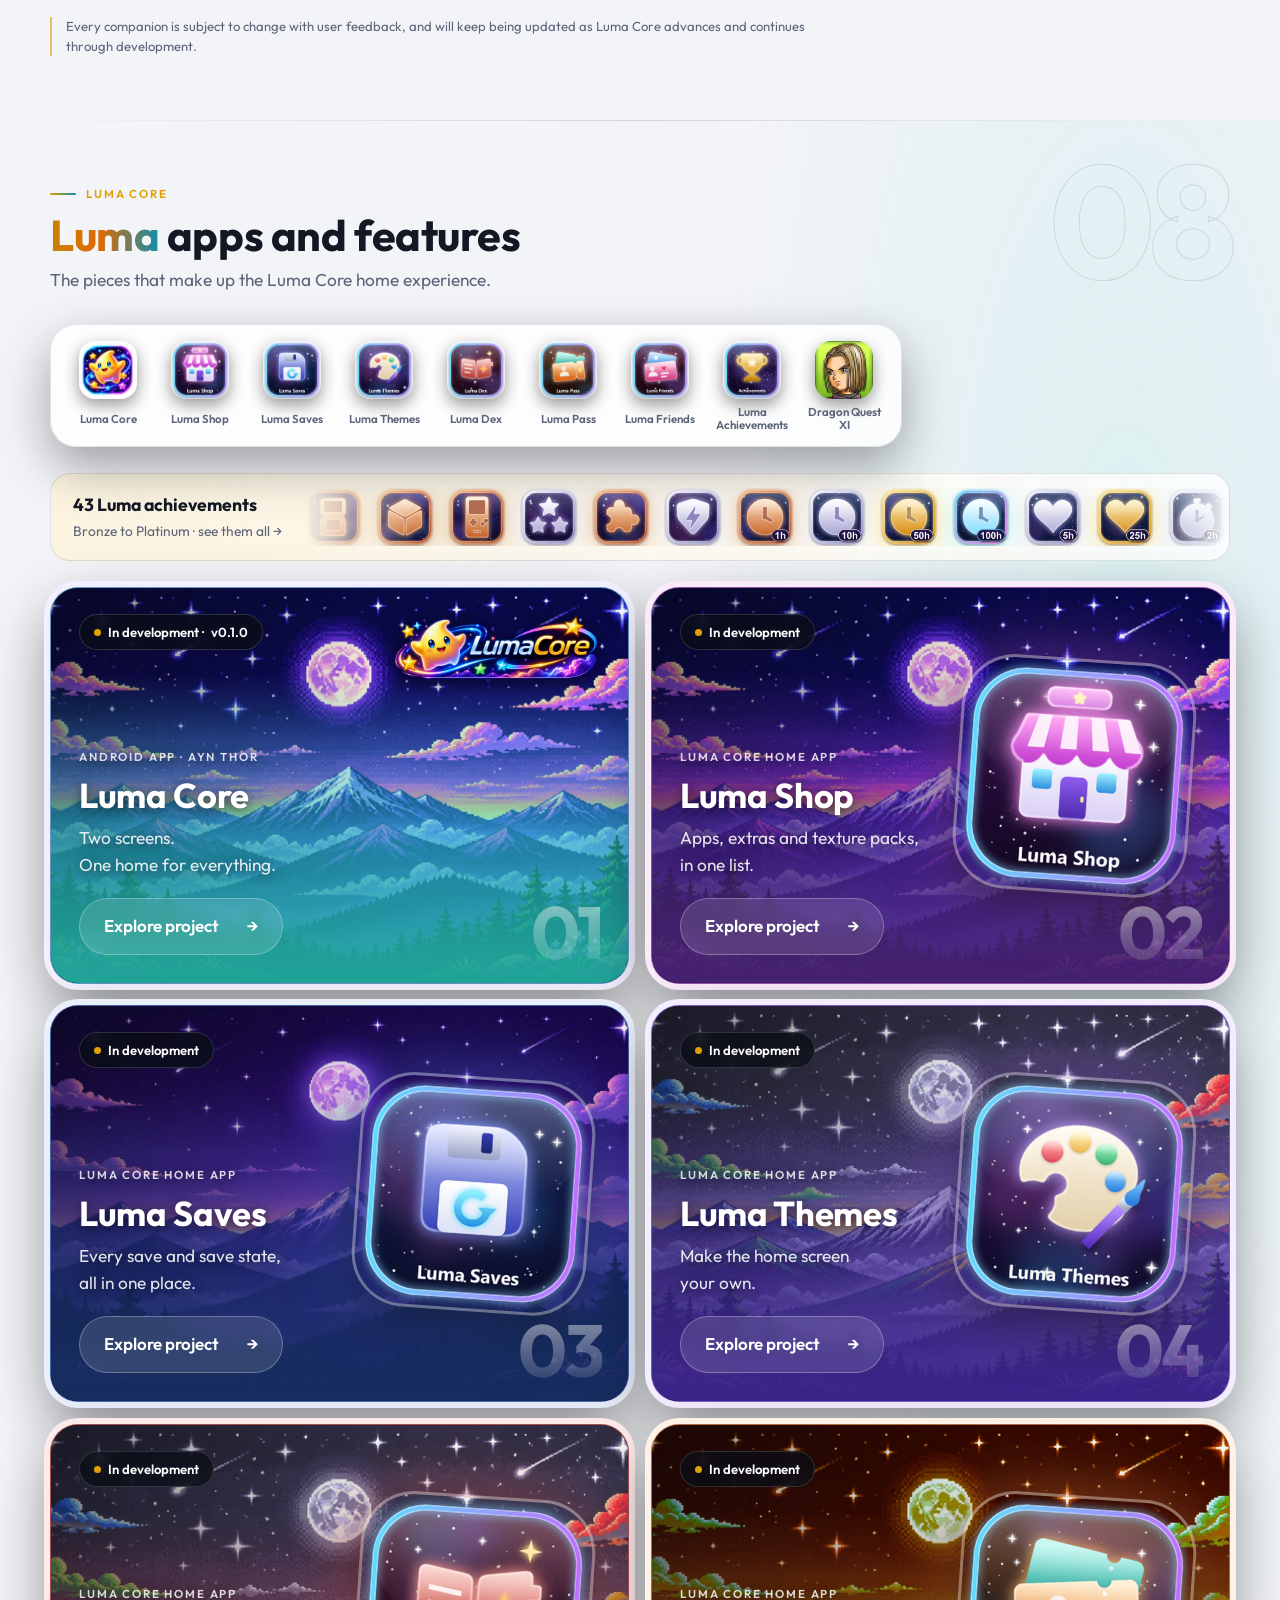
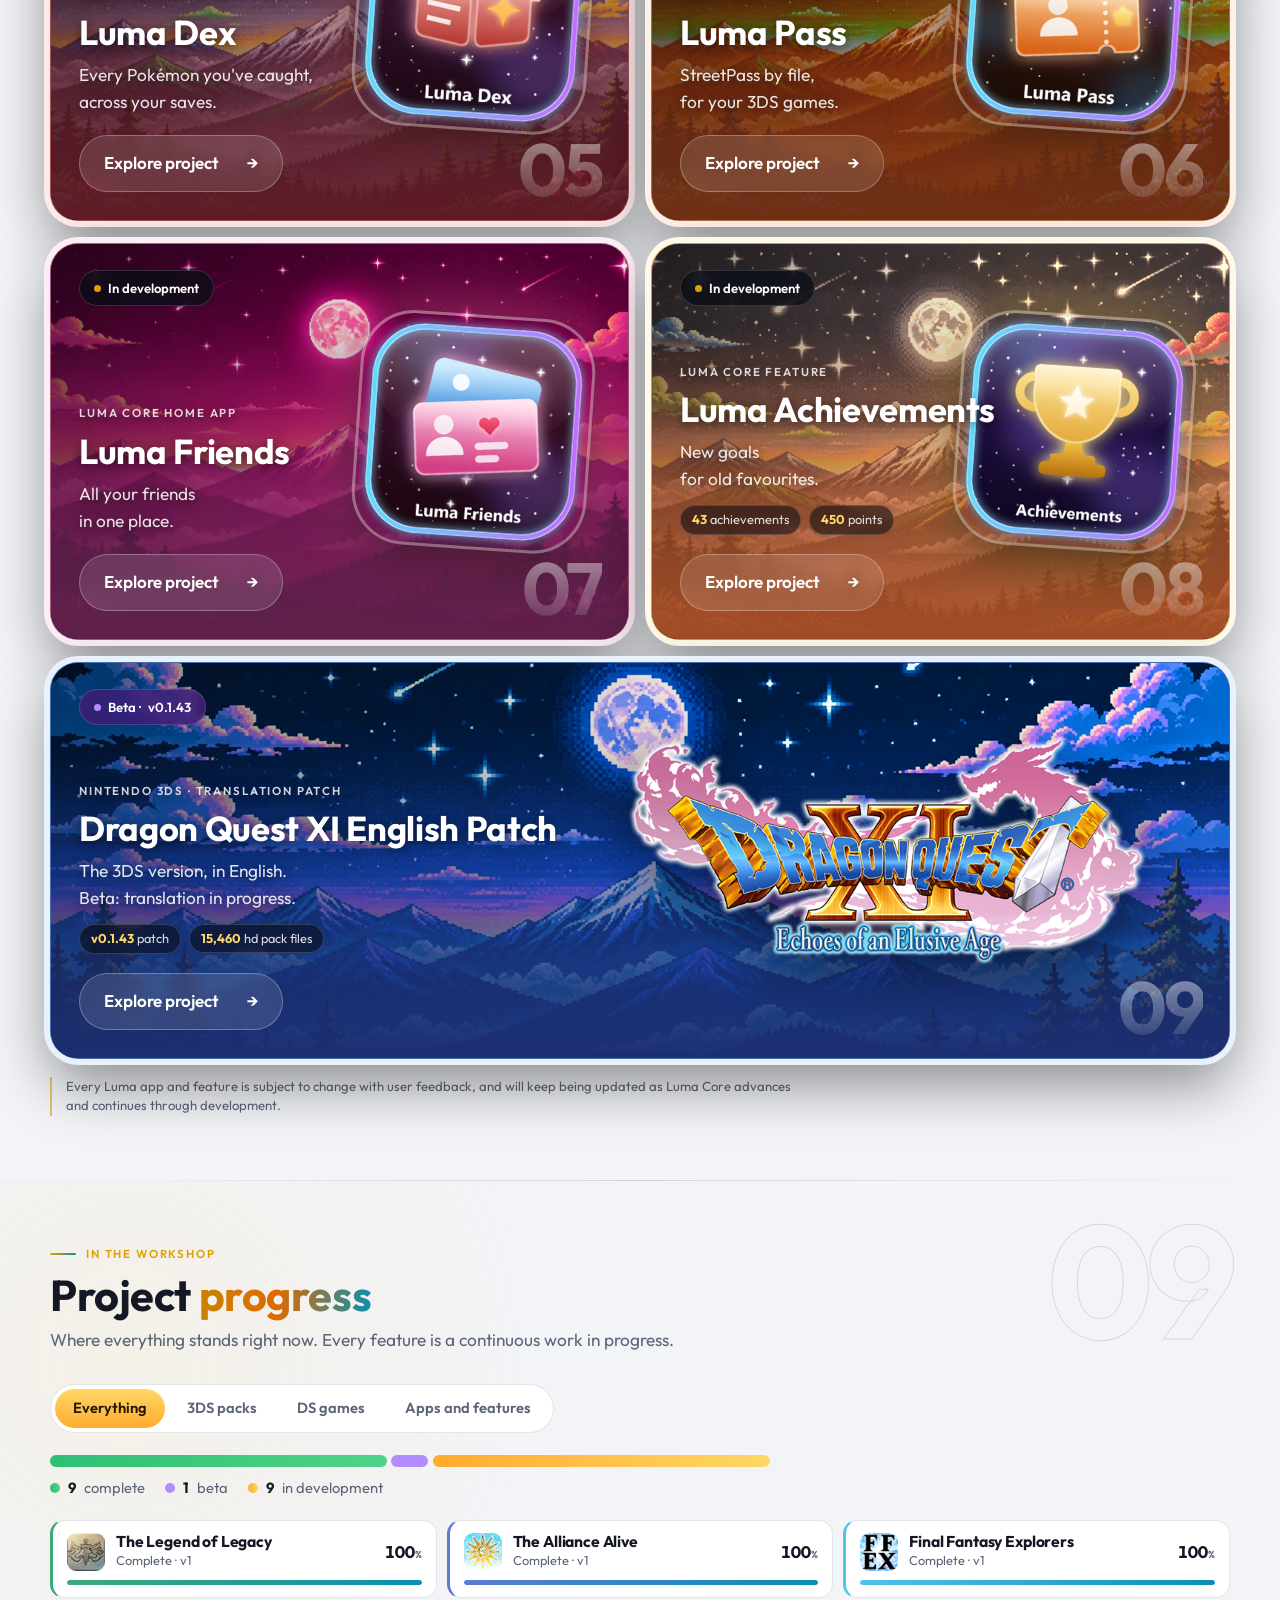
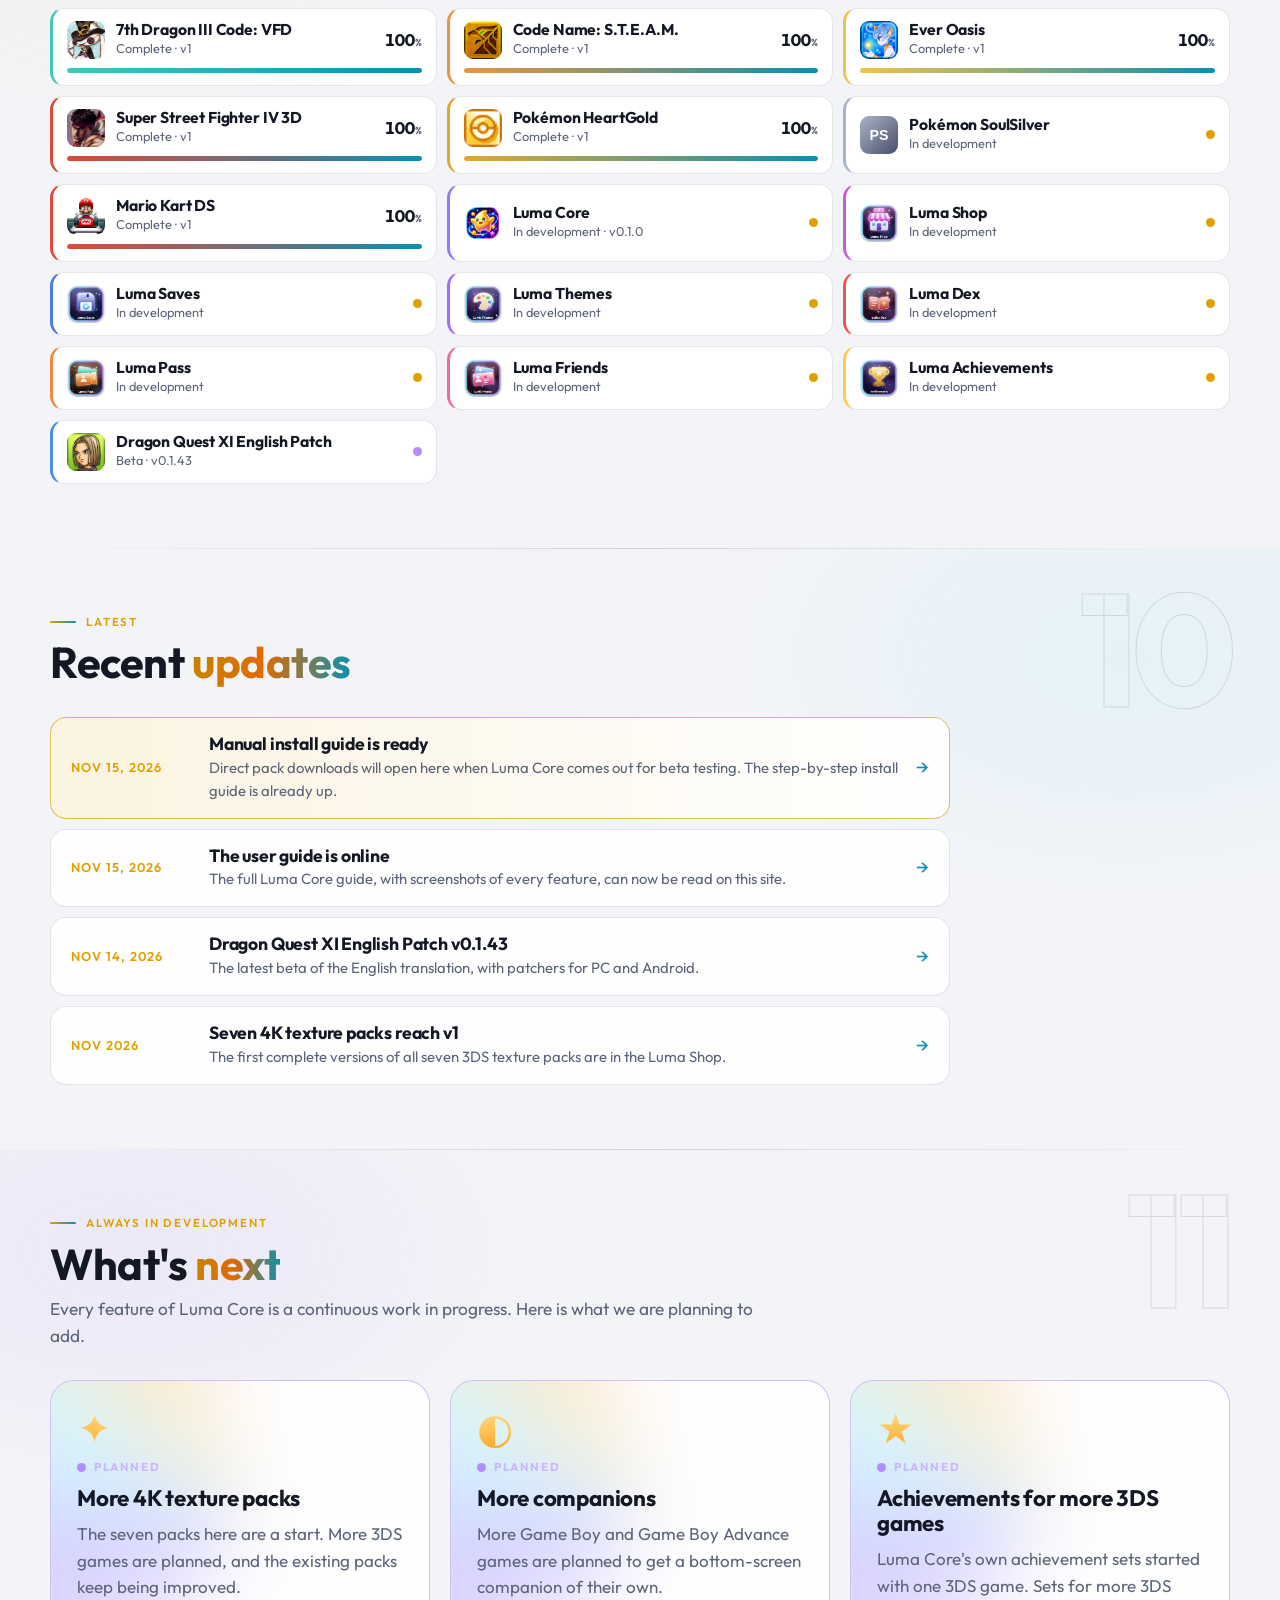
==== commit 3d40a4fd: "Trailer: scenes fade through the background, steadier logo, 2:50 Co-Authored-By: Claude Fable 5.2 <n" ====
--- a/index.html
+++ b/index.html
@@ -93,7 +93,7 @@
         <div class="section-head">
           <p class="eyebrow">Trailer</p>
           <h2>See it <span class="grad">in motion</span></h2>
-          <p class="muted">Just over two minutes of Luma Core, recorded on the AYN Thor: Home, the 4K 3DS packs, the DS games, companions and the Luma apps.</p>
+          <p class="muted">Just under three minutes of Luma Core, recorded on the AYN Thor: Home, the 4K 3DS packs, the DS games, companions and the Luma apps.</p>
         </div>
         <div class="trailer">
           <video controls playsinline preload="none" poster="video/luma-core-promo-poster.jpg" width="1280" height="720">
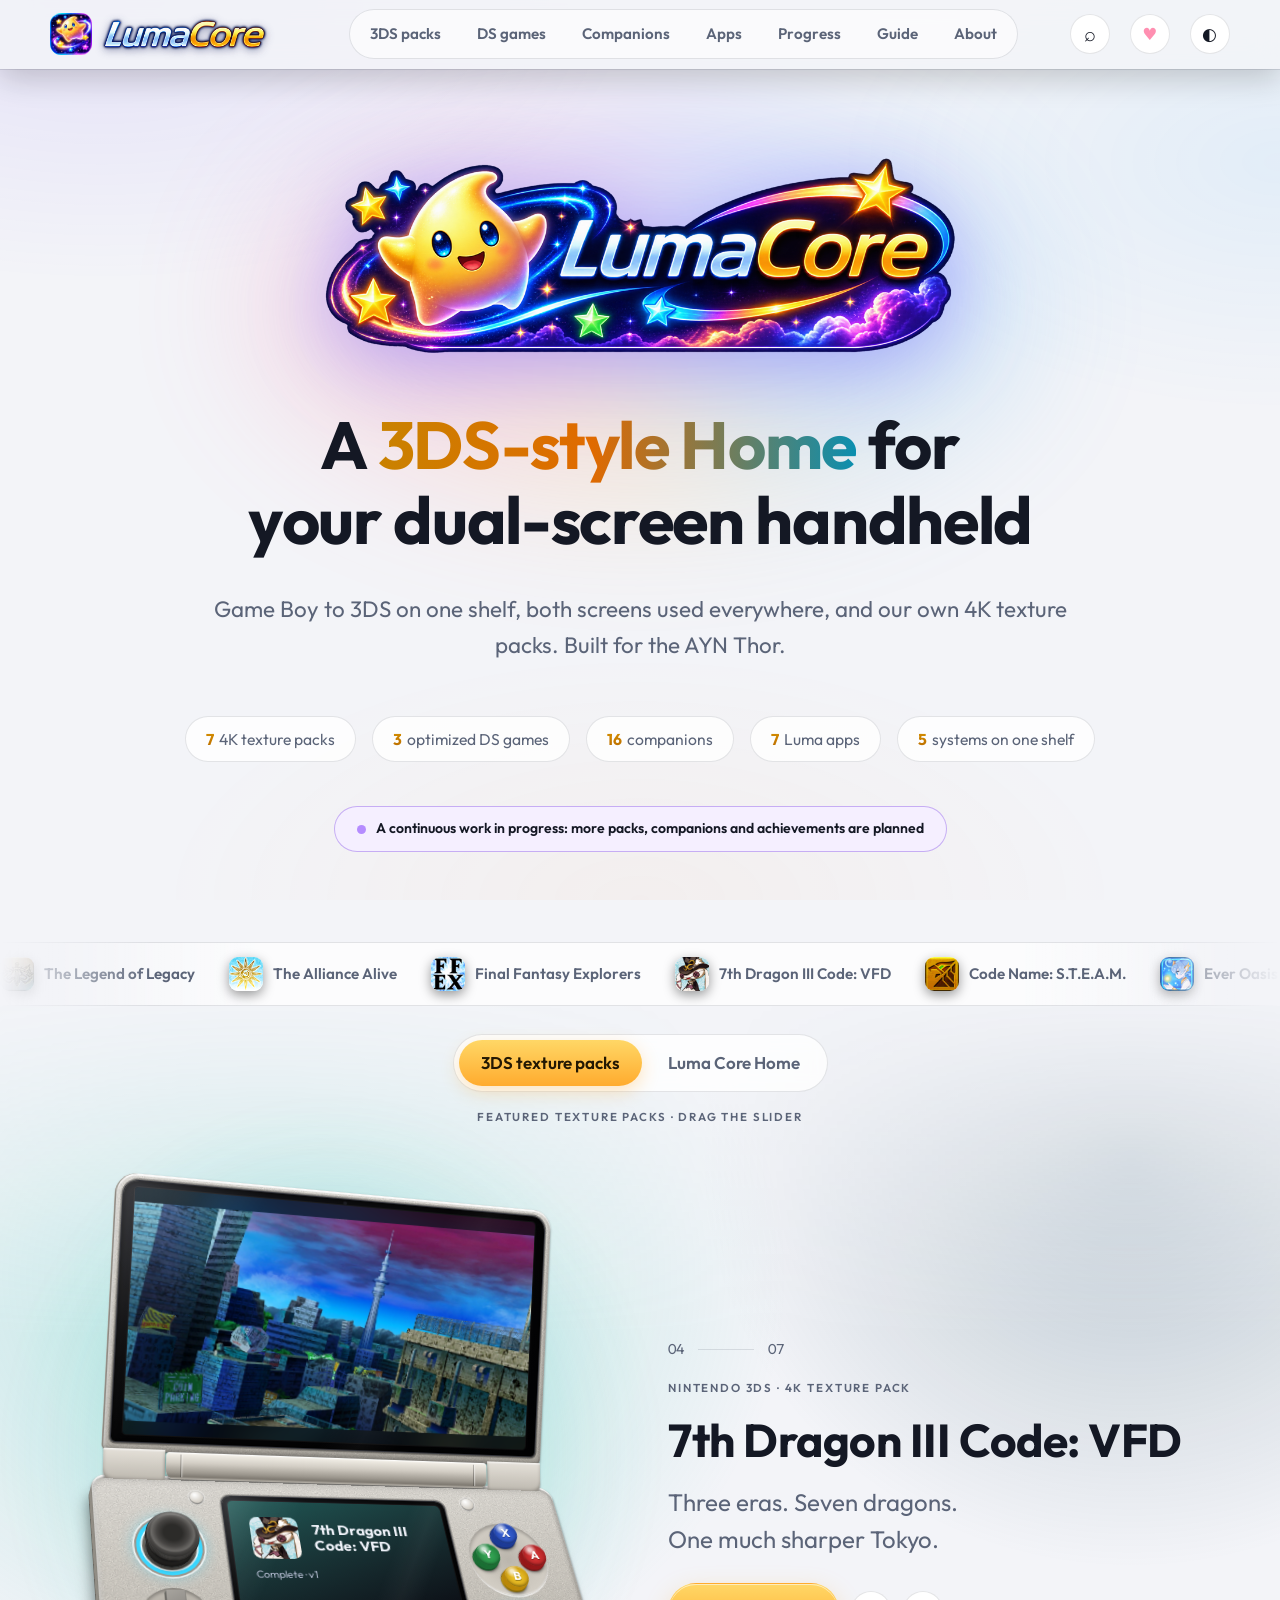
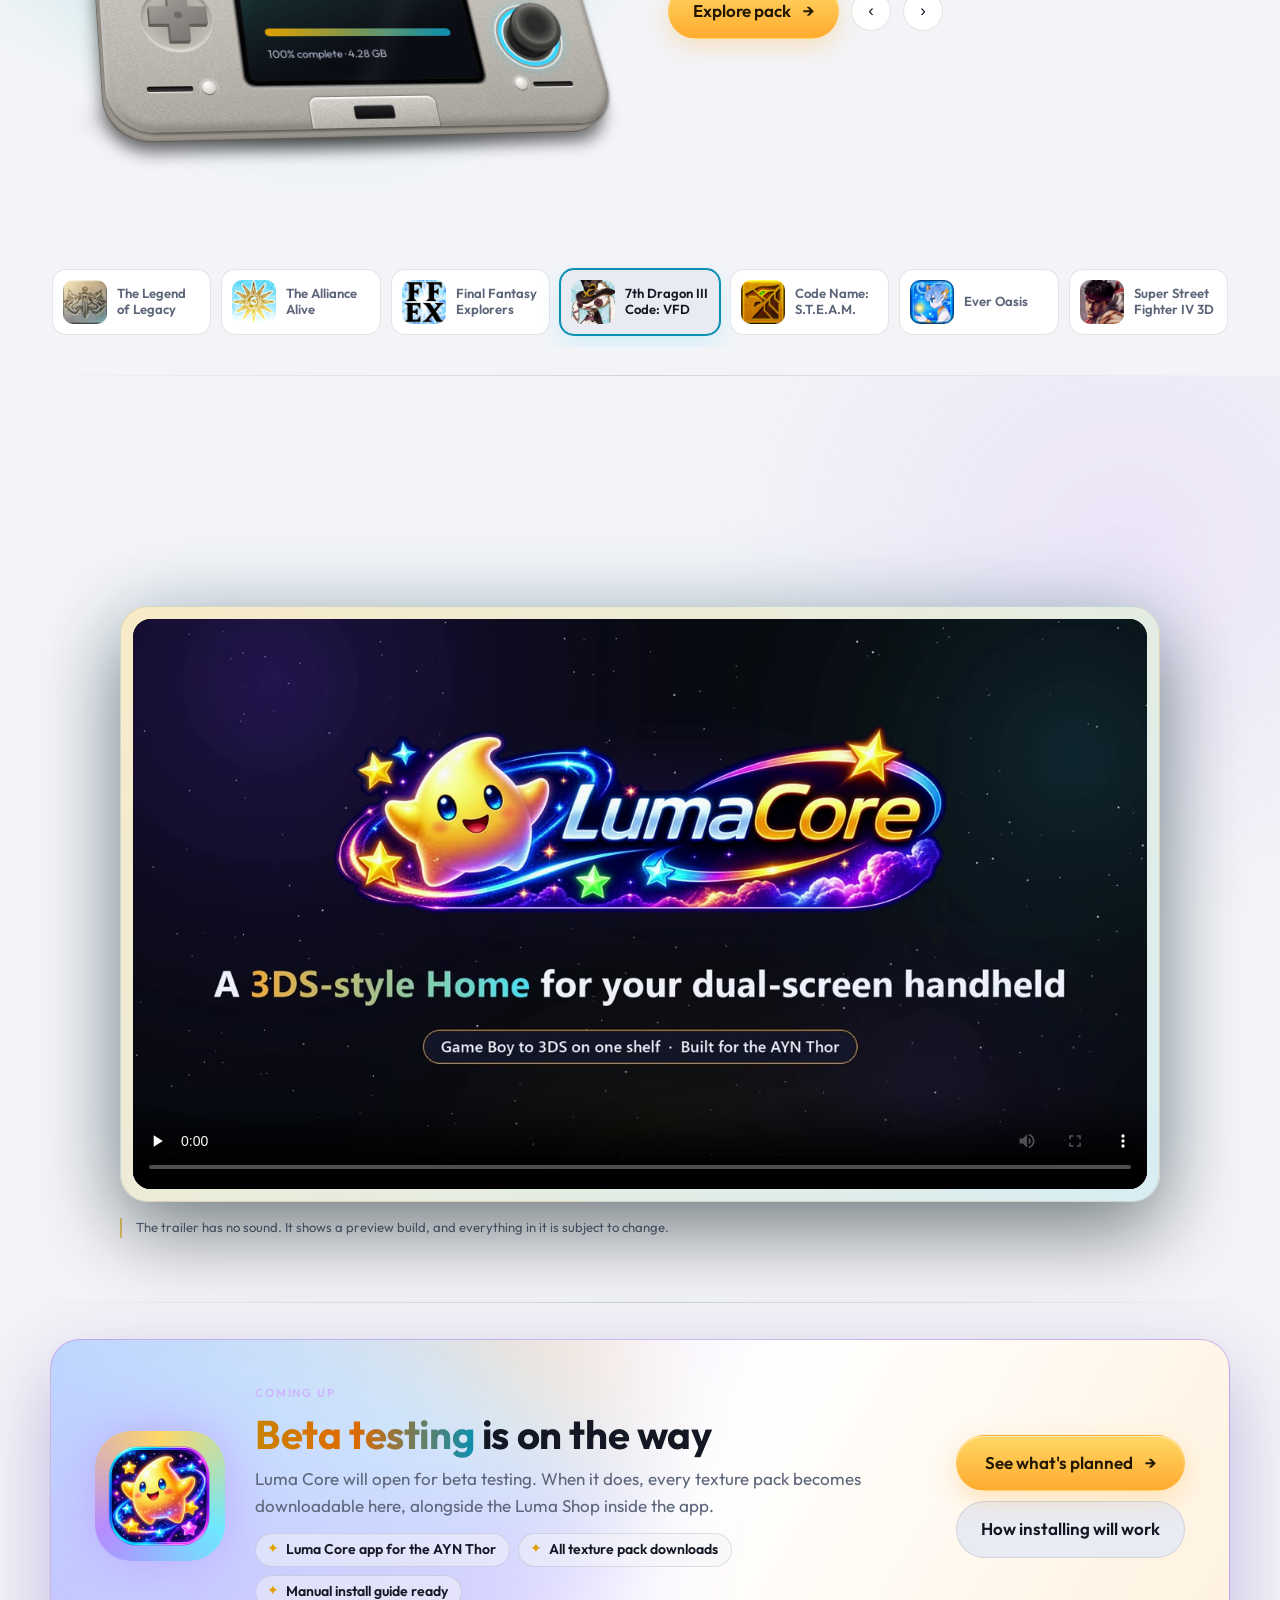
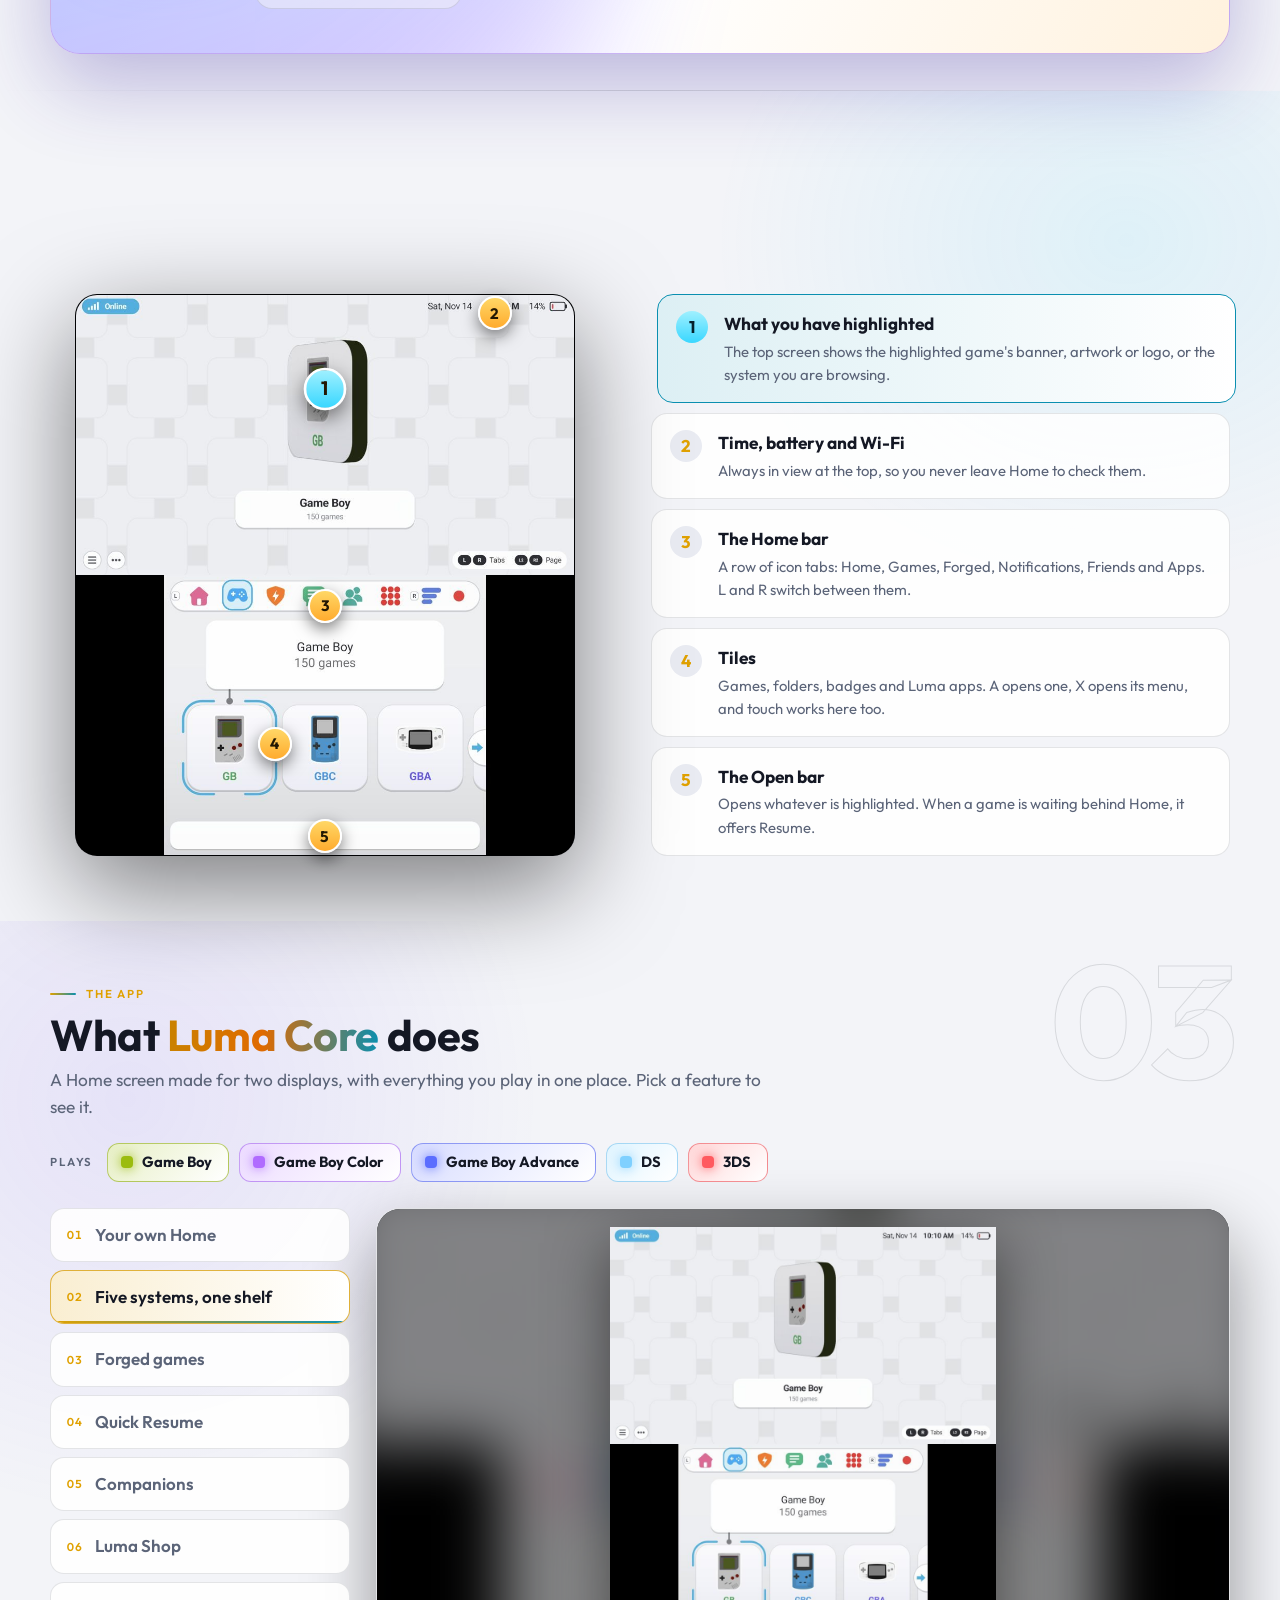
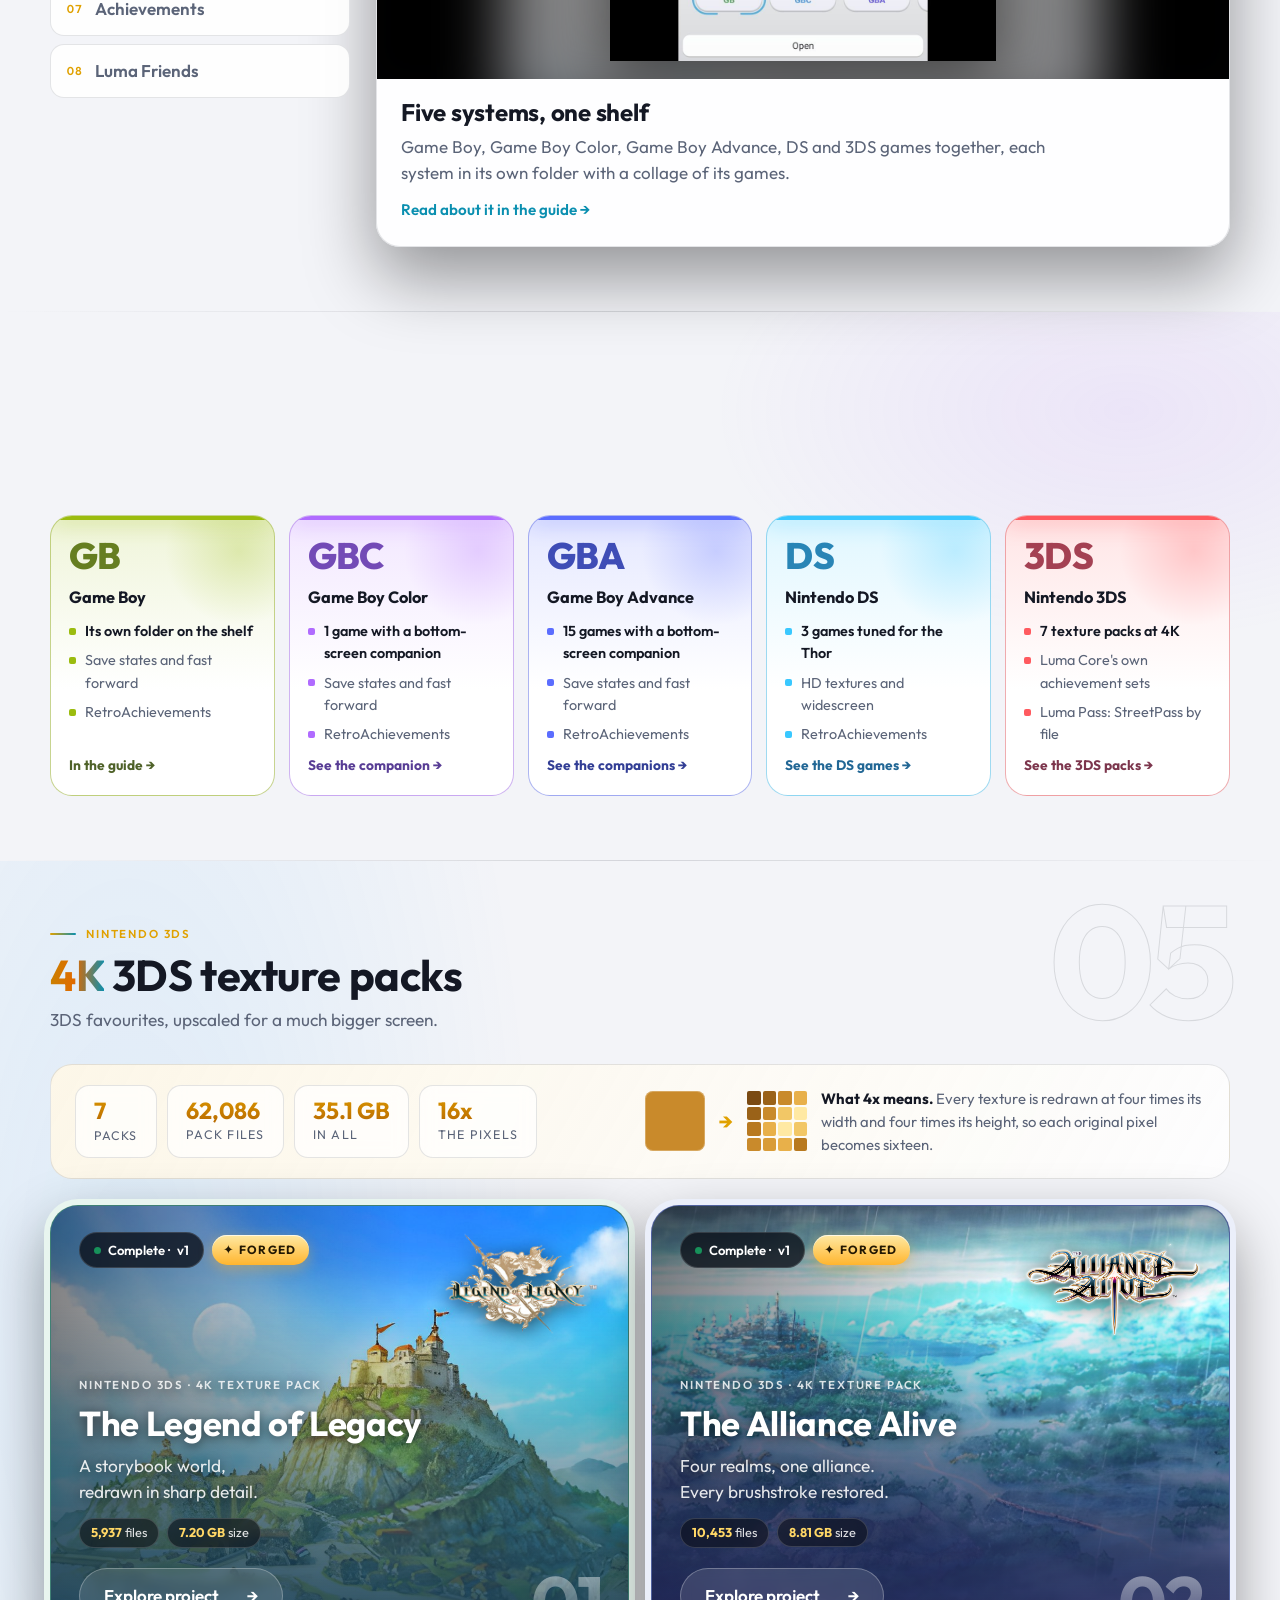
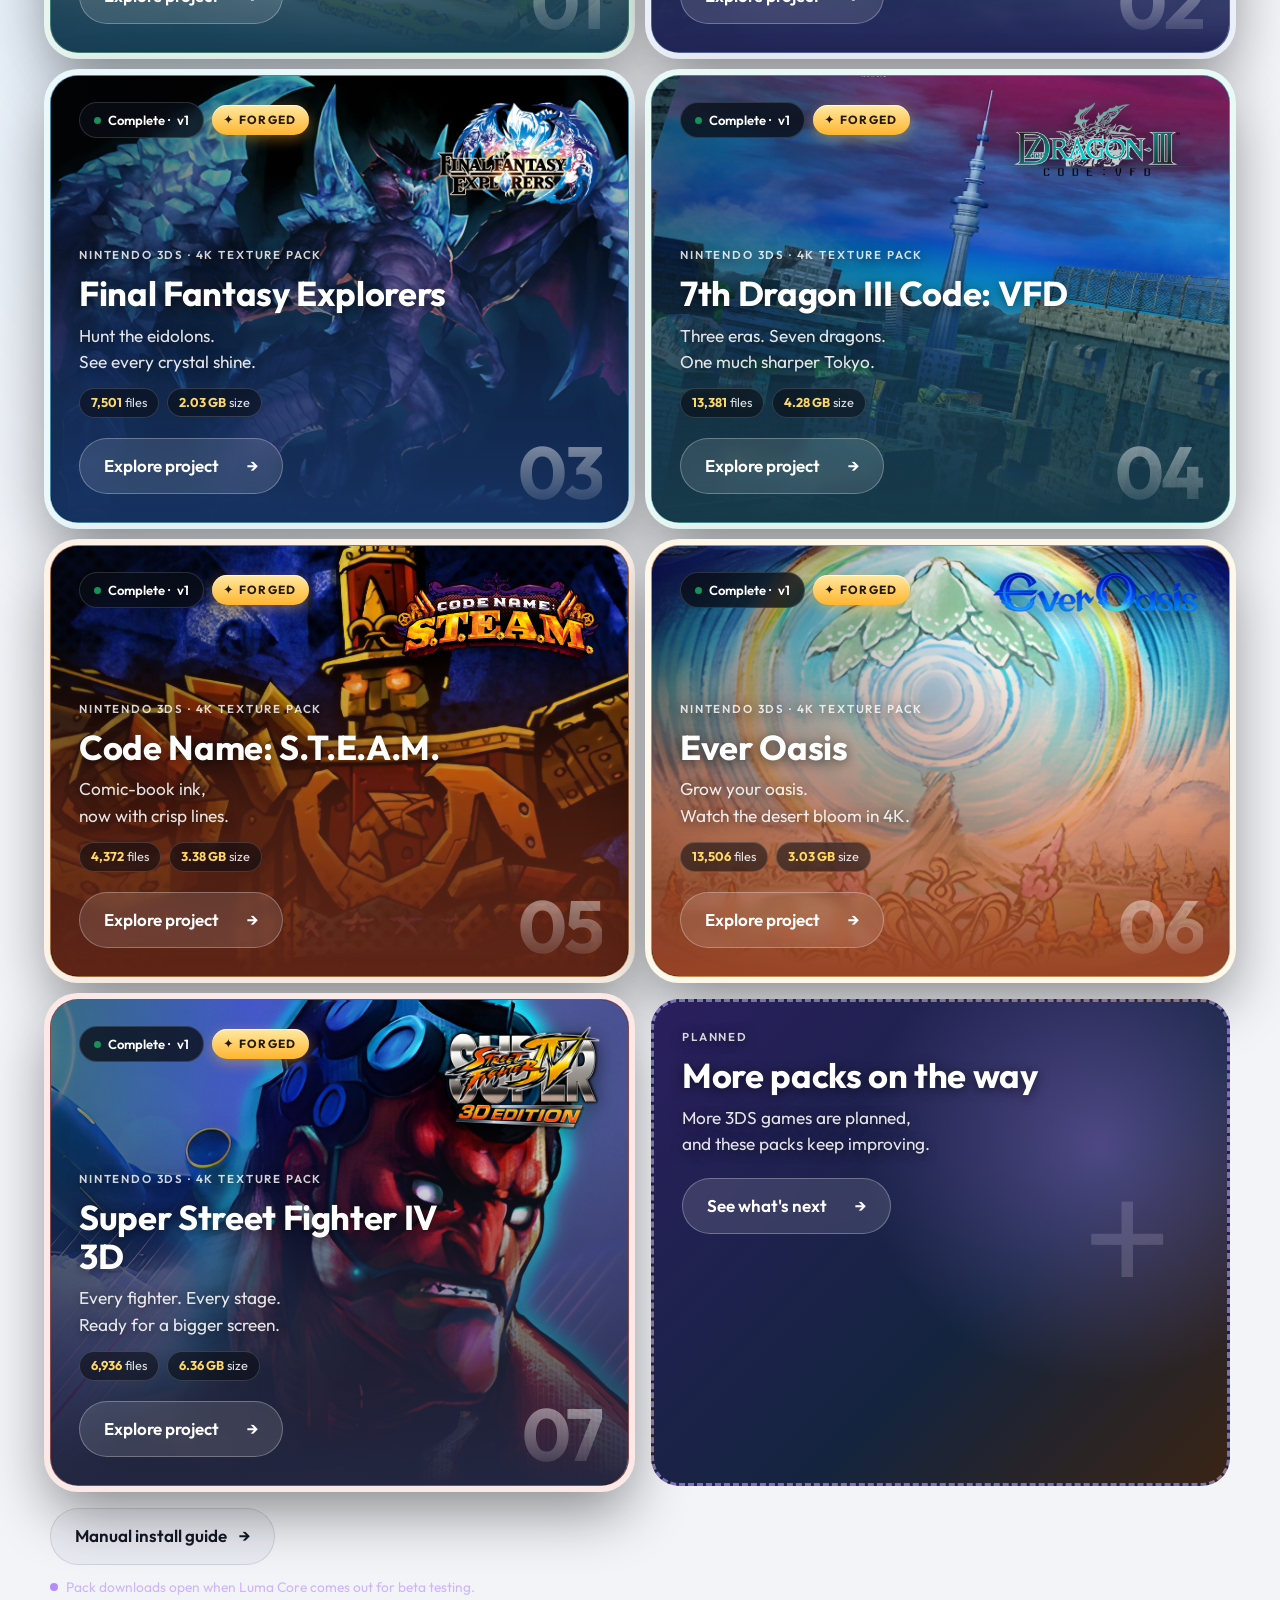
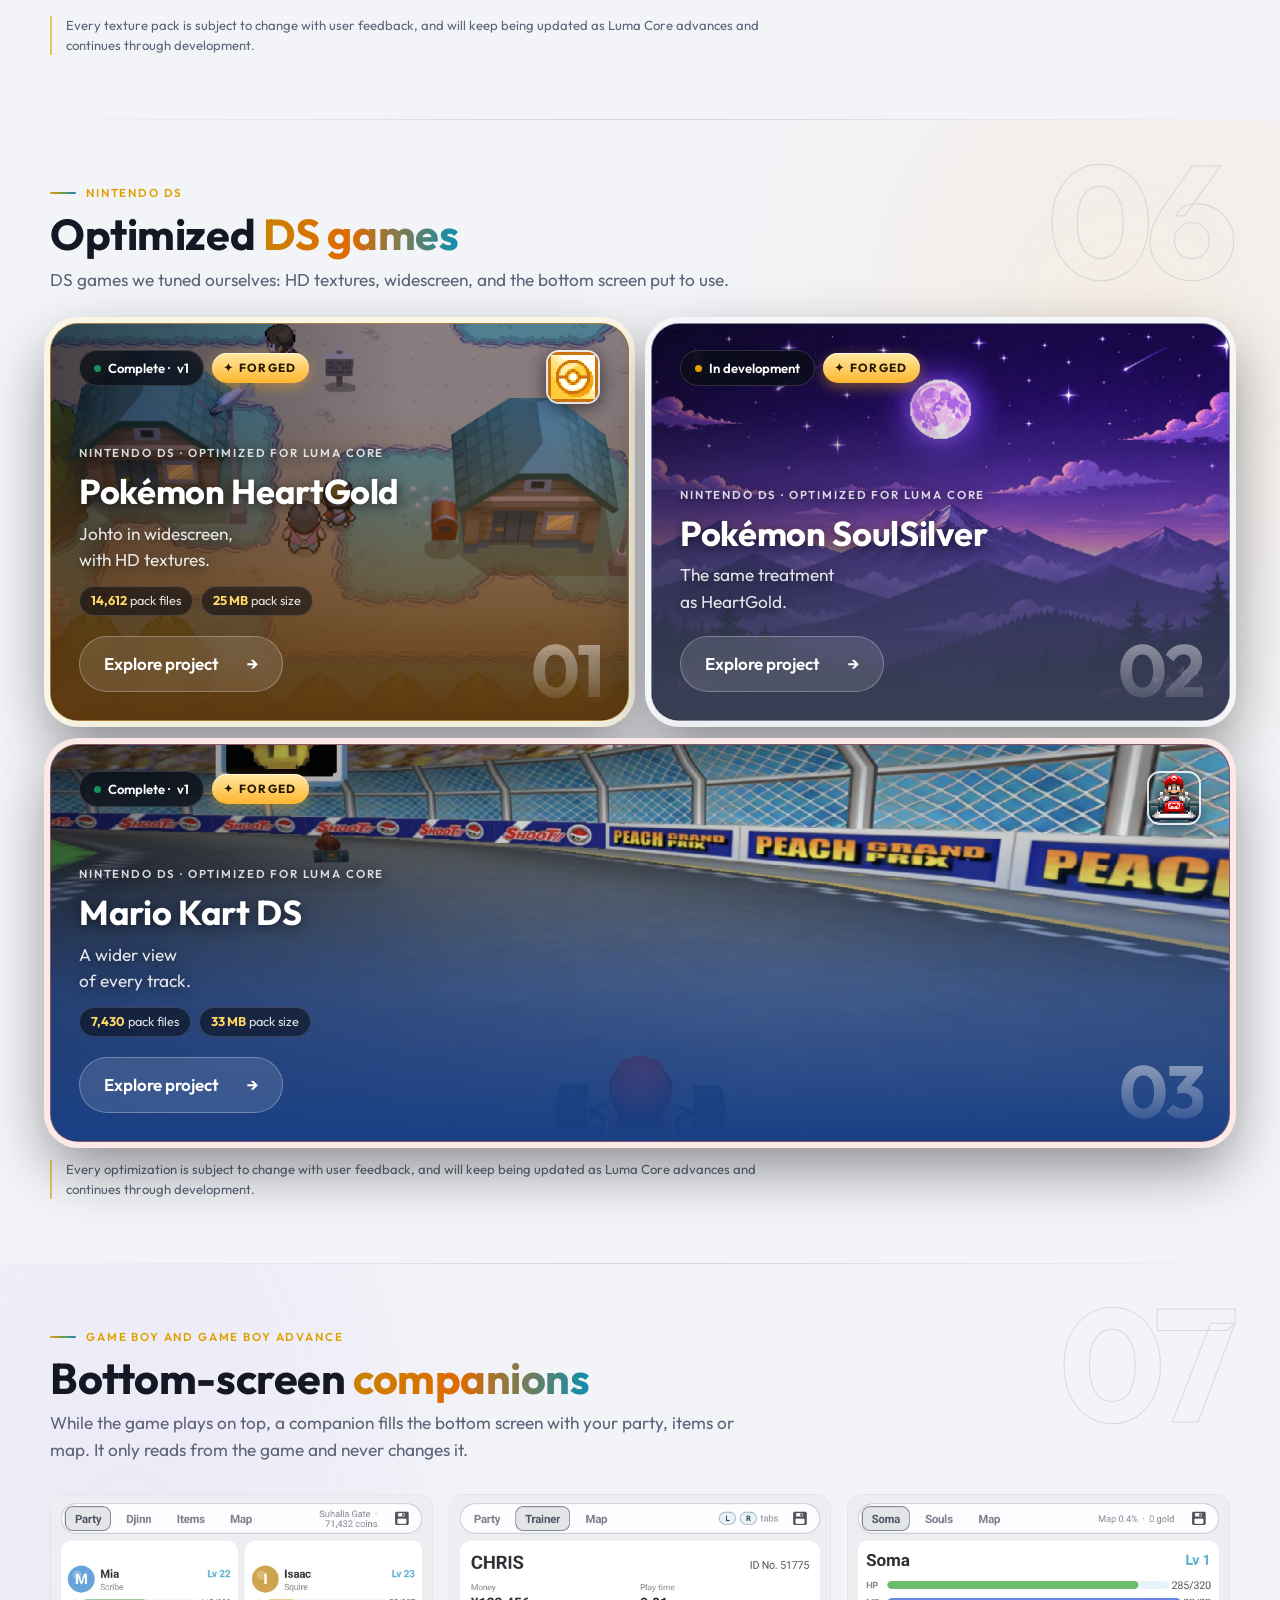
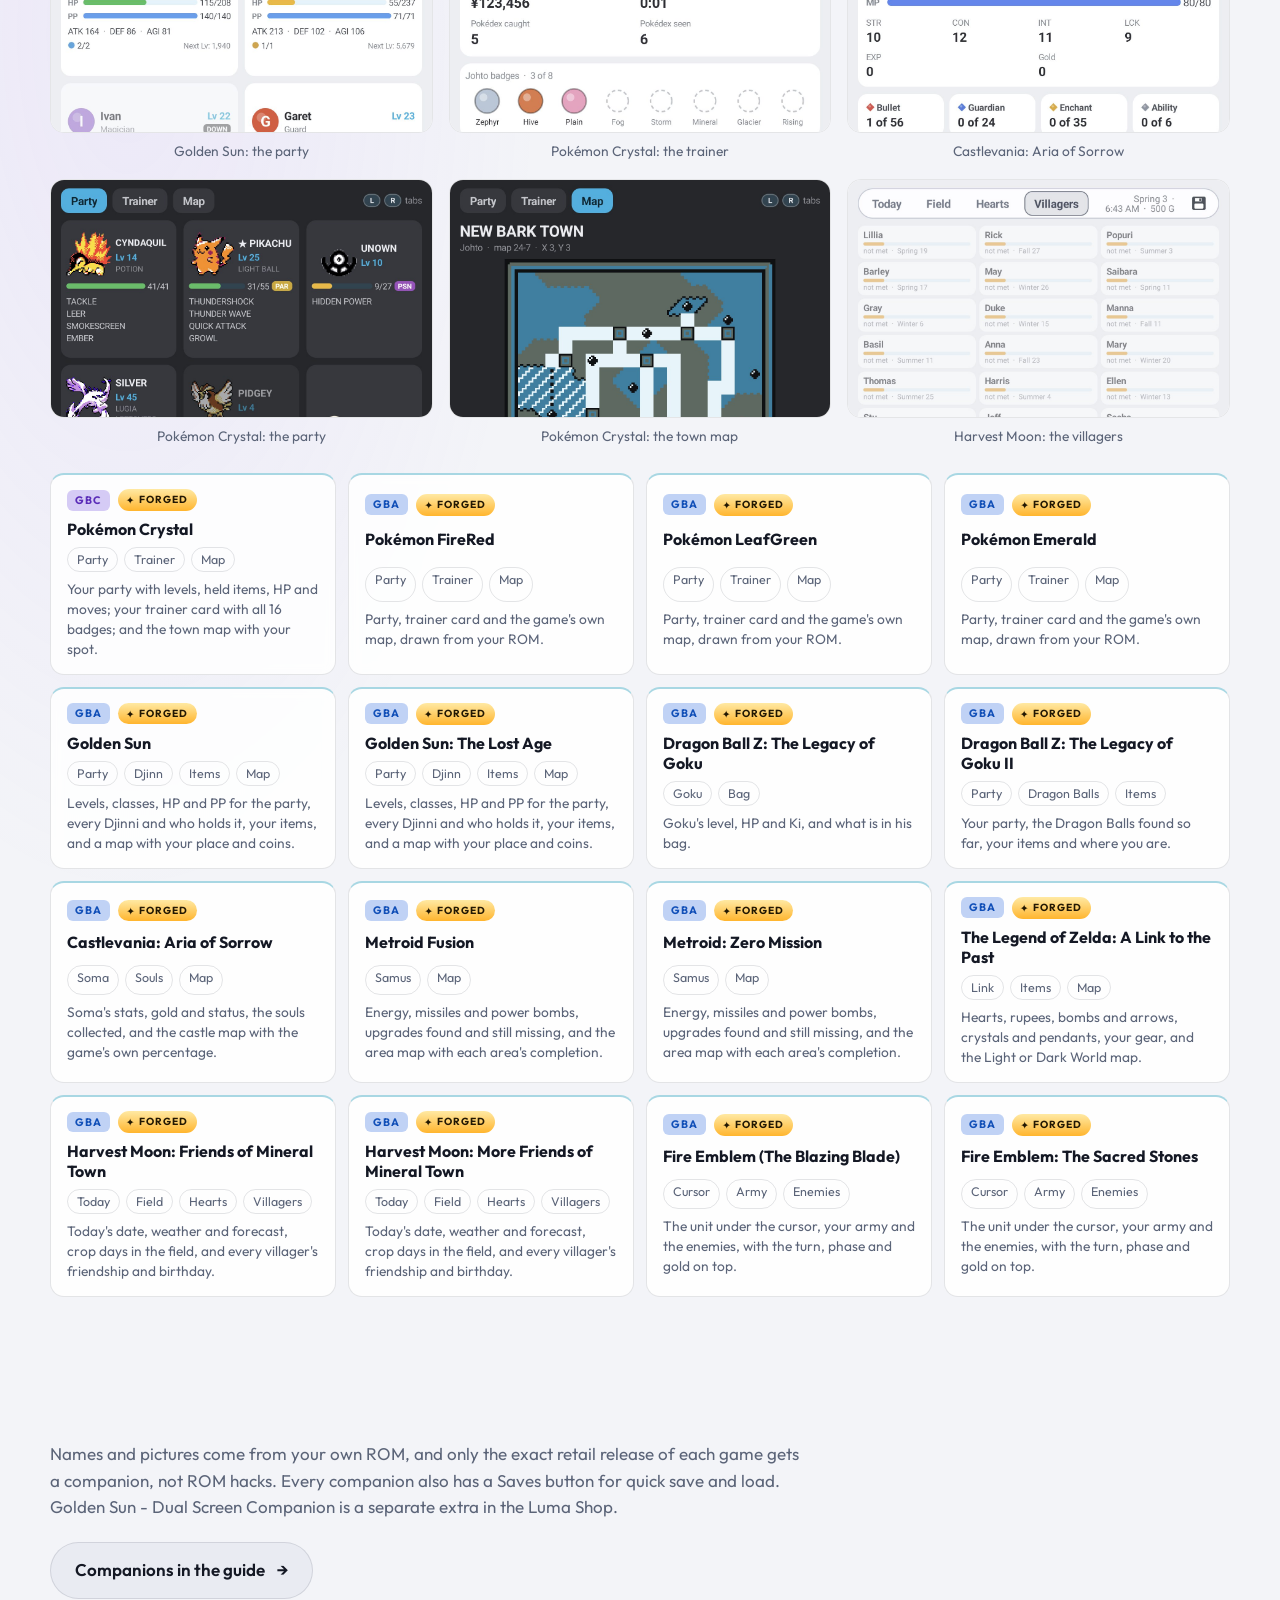
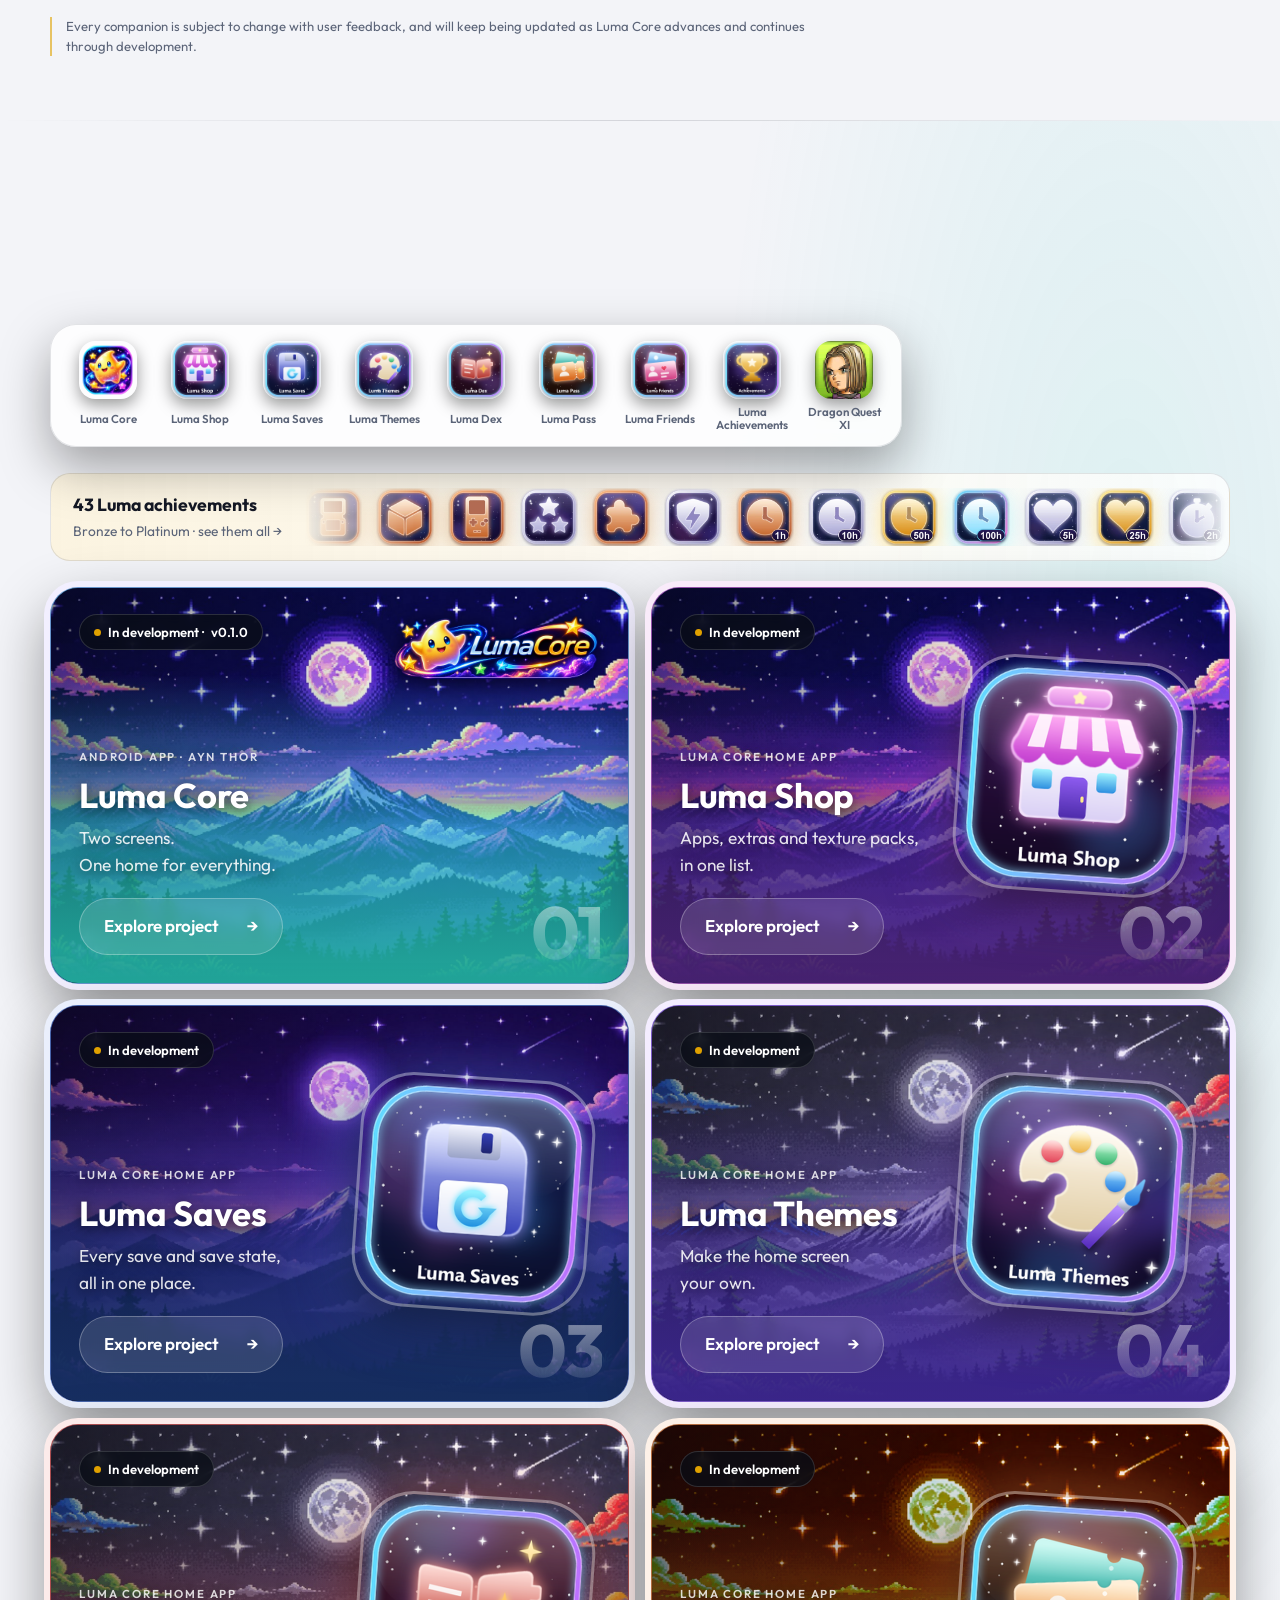
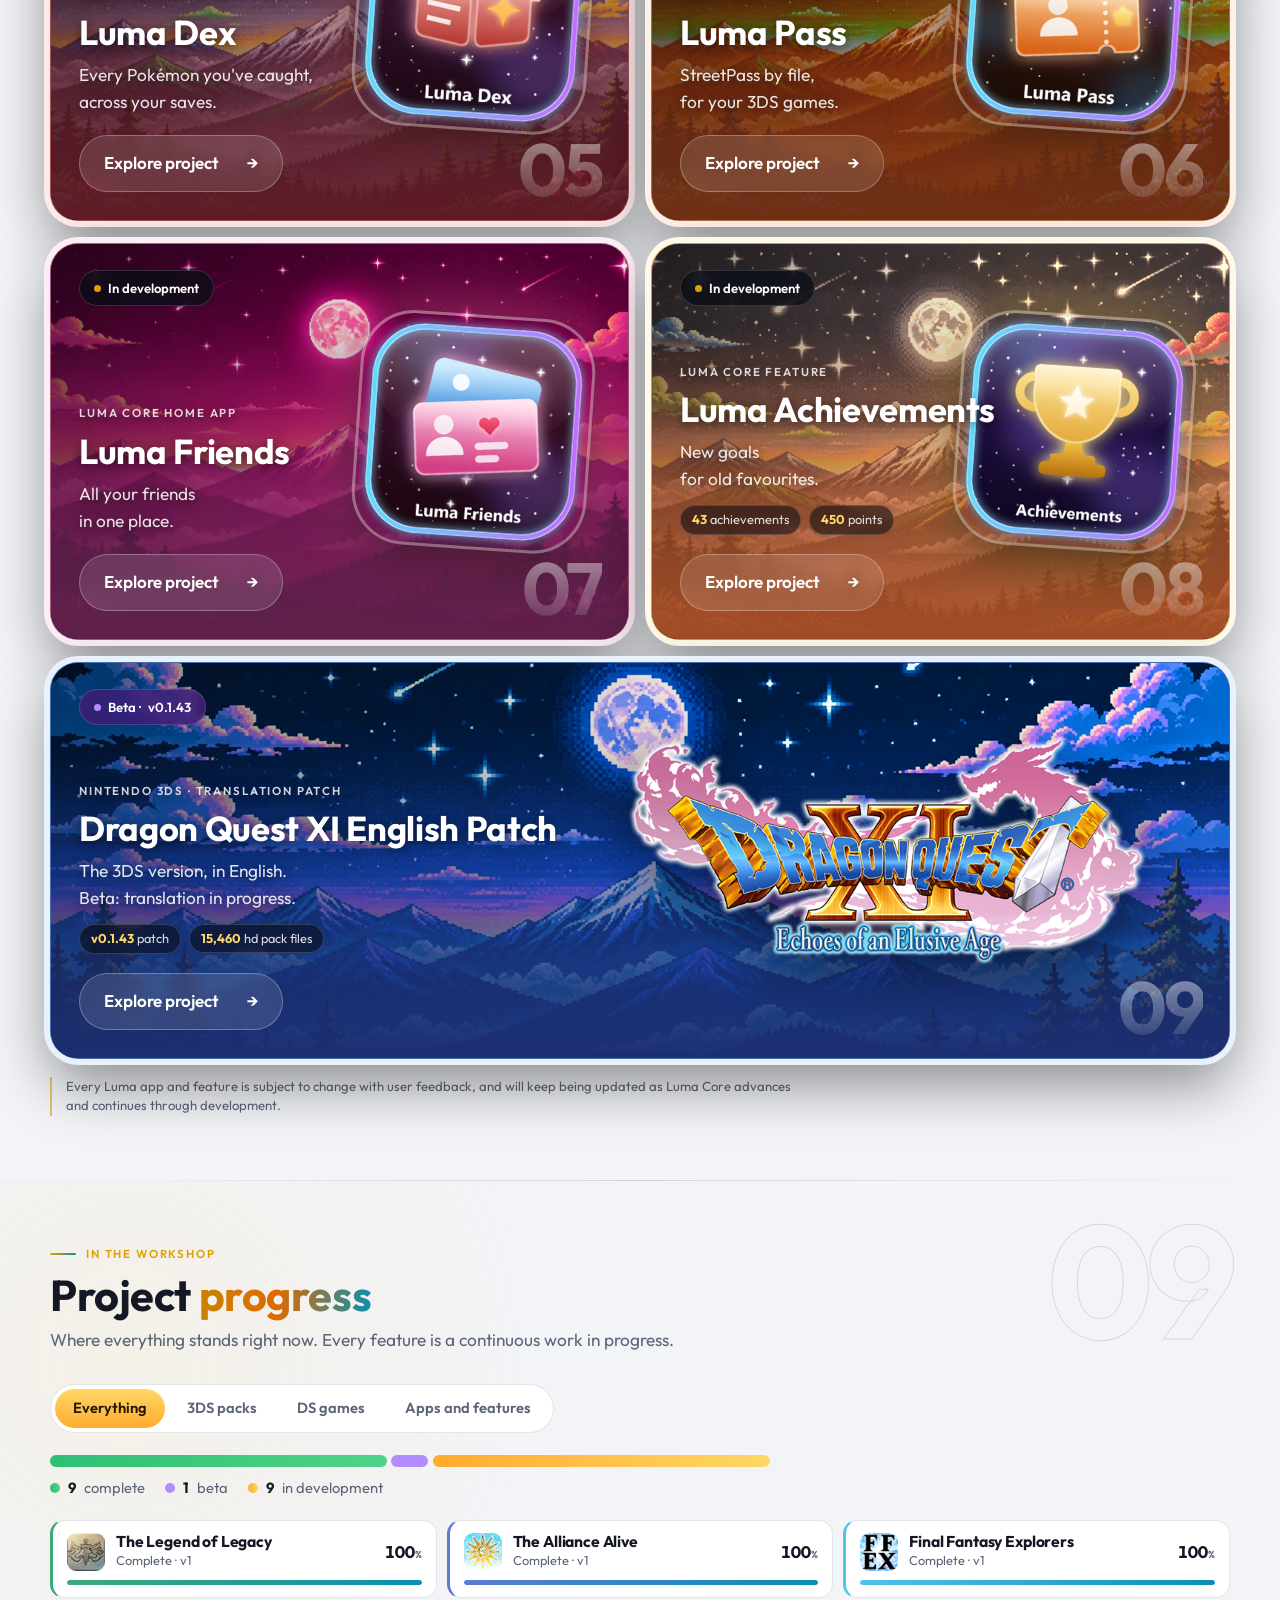
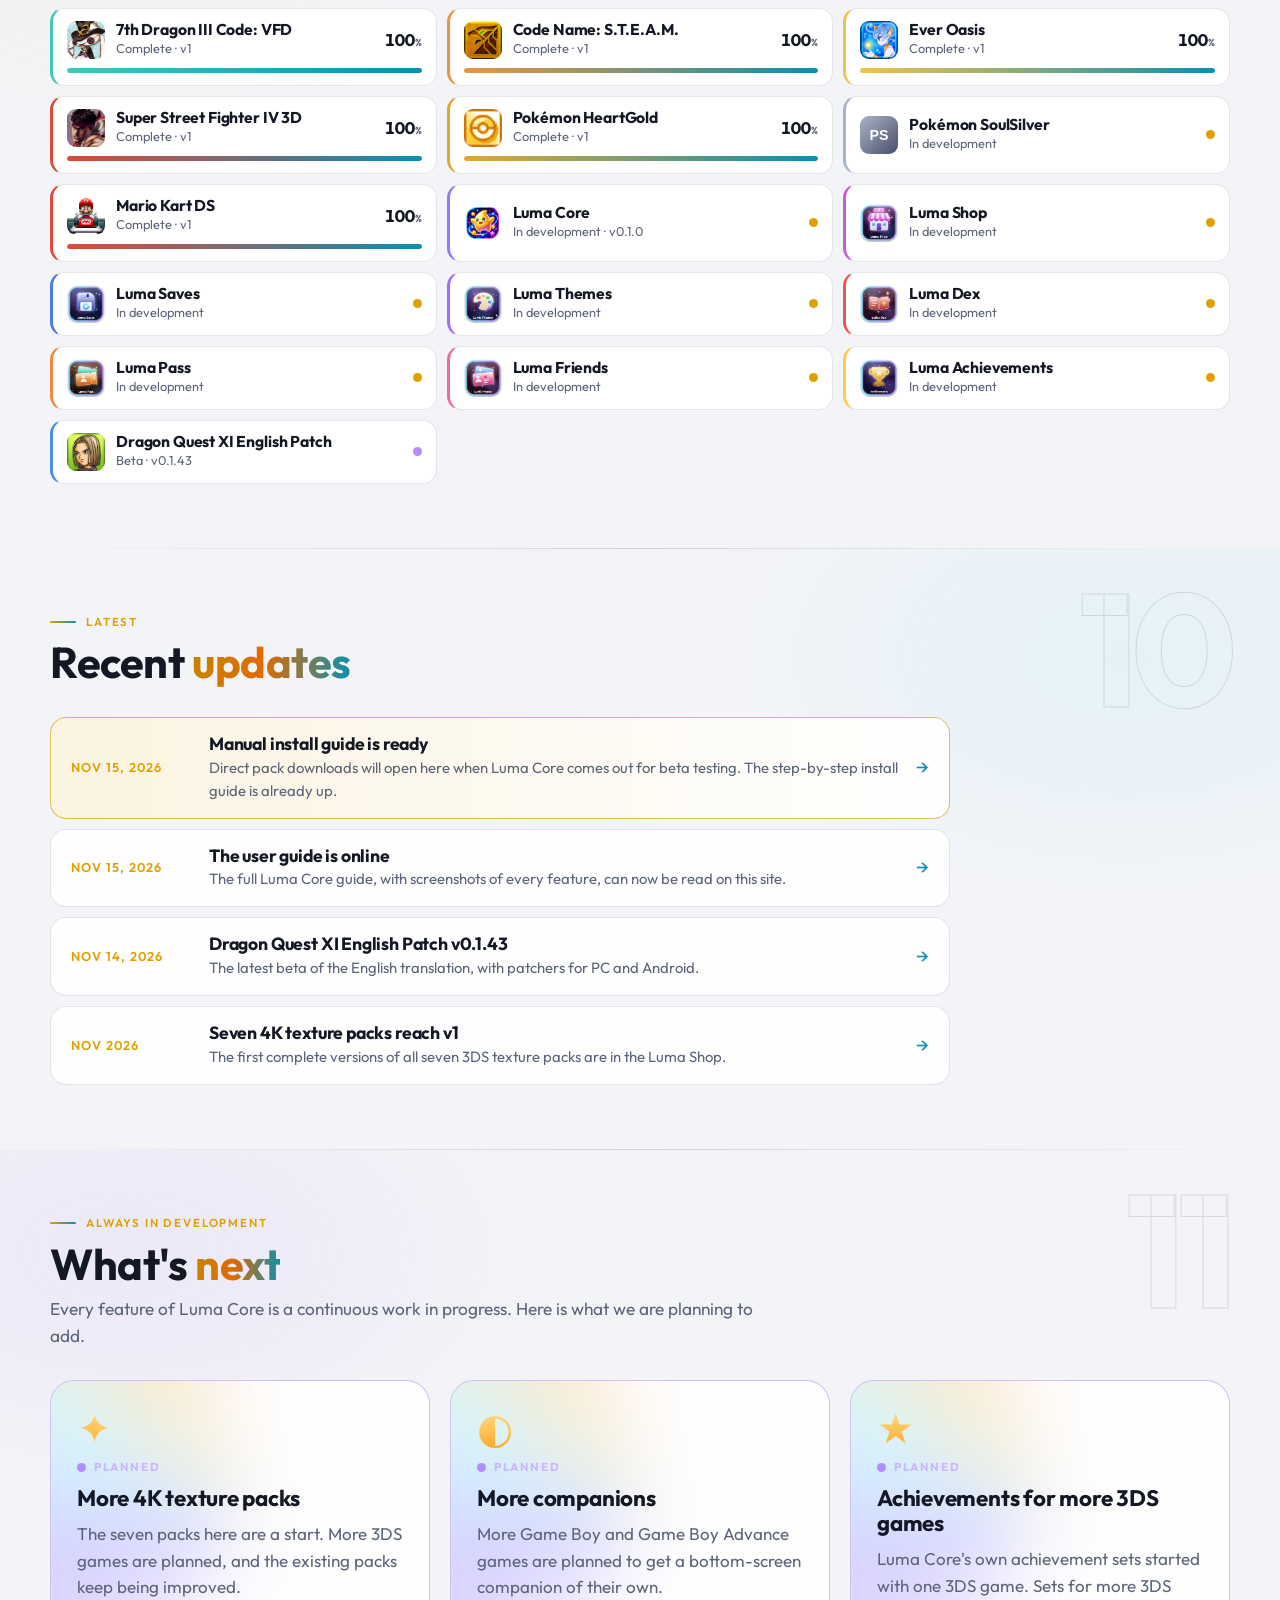
==== commit b499f38c: "Ko-fi support section and links, AI disclosure on every page Co-Authored-By: Claude Fable 5.2 <norep" ====
--- a/index.html
+++ b/index.html
@@ -271,6 +271,12 @@
       </div>
     </section>
 
+    <section class="block" id="support">
+      <div class="wrap">
+        <div class="support-card" id="supportCard"></div>
+      </div>
+    </section>
+
     <section class="block" id="about">
       <div class="wrap">
         <div class="section-head">
@@ -280,6 +286,7 @@
         <div class="about">
           <div>
             <p id="aboutText"></p>
+            <p class="disclaimer" data-ai></p>
             <div class="hero-actions" id="aboutLinks" style="margin-top:22px"></div>
             <a class="btn" href="credits.html" style="margin-top:14px">Credits and thanks <span aria-hidden="true">→</span></a>
           </div>
--- a/css/styles.css
+++ b/css/styles.css
@@ -1722,3 +1722,27 @@
 .trailer video { display: block; width: 100%; height: auto; aspect-ratio: 16 / 9; border-radius: 18px; background: #0a0c13; }
 #trailer .disclaimer { max-width: 1040px; margin-inline: auto; margin-top: 16px; }
 @media (max-width: 860px) { .trailer { padding: 6px; border-radius: 18px; } .trailer video { border-radius: 13px; } }
+
+/* =====================================================================
+   Support (Ko-fi) and the AI disclosure
+   ===================================================================== */
+#support { --glow: #ff8fb1; }
+.support-card { position: relative; display: grid; grid-template-columns: auto minmax(0, 1fr) auto; gap: 30px; align-items: center; padding: clamp(22px, 4vw, 40px); border-radius: 28px; overflow: hidden;
+  border: 1px solid color-mix(in srgb, #ff8fb1 40%, var(--line)); background: linear-gradient(120deg, color-mix(in srgb, #ff8fb1 12%, var(--surface)), color-mix(in srgb, var(--accent) 8%, var(--surface)) 60%, var(--surface)); }
+.support-cup { width: 96px; height: 96px; border-radius: 28px; display: grid; place-items: center; font-size: 3rem; background: linear-gradient(160deg, #ffd766, #ff8fb1); box-shadow: 0 16px 36px rgba(255, 143, 177, 0.35); }
+.support-card h2 { font-size: clamp(1.5rem, 3vw, 2.1rem); margin: 4px 0 8px; }
+.support-card p { color: var(--muted); max-width: 640px; }
+.support-card ul { list-style: none; padding: 0; margin: 14px 0 0; display: grid; gap: 7px; }
+.support-card li { position: relative; padding-left: 26px; color: var(--text); }
+.support-card li::before { content: "♥"; position: absolute; left: 0; color: #ff8fb1; }
+.support-card .disclaimer { margin-top: 16px; }
+.btn.kofi { white-space: nowrap; }
+.nav .kofi-btn { display: grid; place-items: center; text-decoration: none; color: #ff8fb1; margin-left: 0; }
+.nav .kofi-btn:hover { color: #fff; background: linear-gradient(160deg, #ff8fb1, #ffab2e); }
+.nav [data-search] + .kofi-btn + [data-theme-toggle] { margin-left: 0; }
+footer .foot-kofi { color: #ff8fb1; font-weight: 600; }
+footer .foot-ai { opacity: 0.9; }
+@media (max-width: 860px) {
+  .support-card { grid-template-columns: 1fr; gap: 18px; }
+  .support-cup { width: 72px; height: 72px; font-size: 2.2rem; border-radius: 22px; }
+}
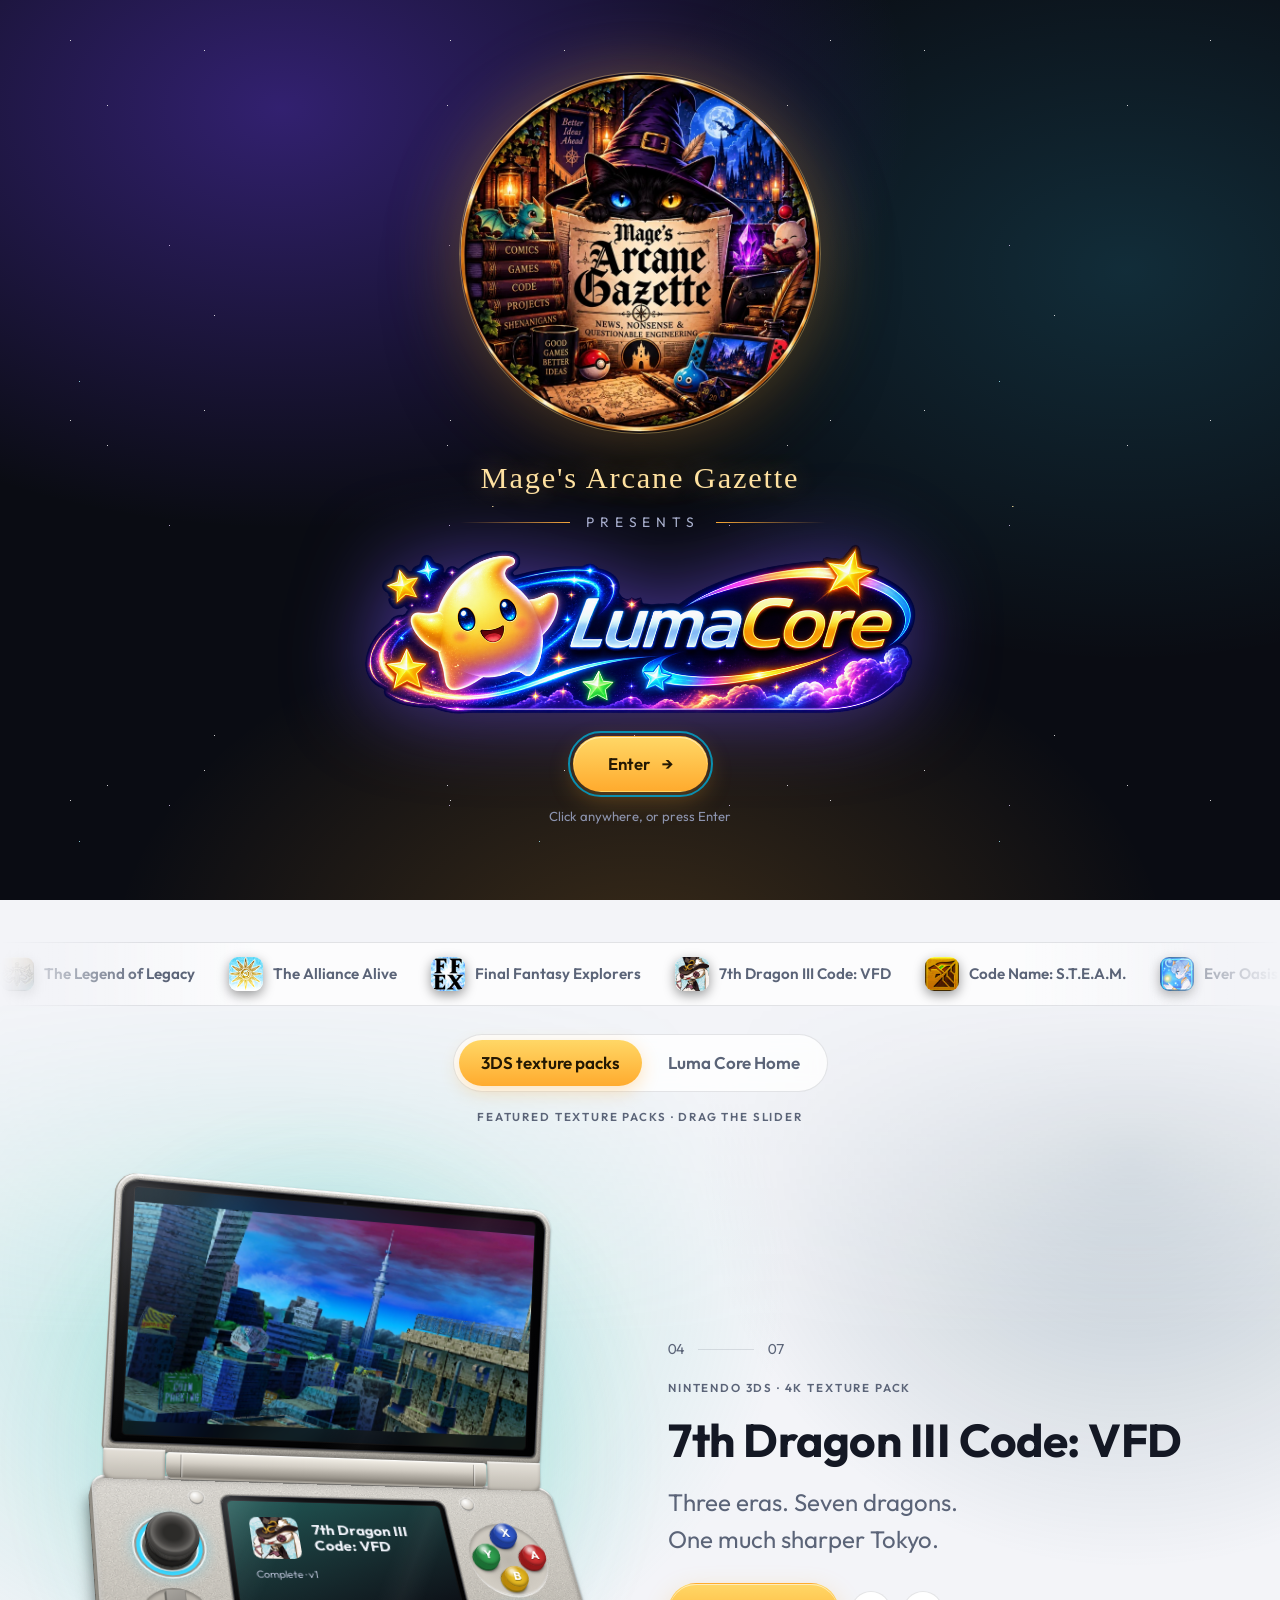
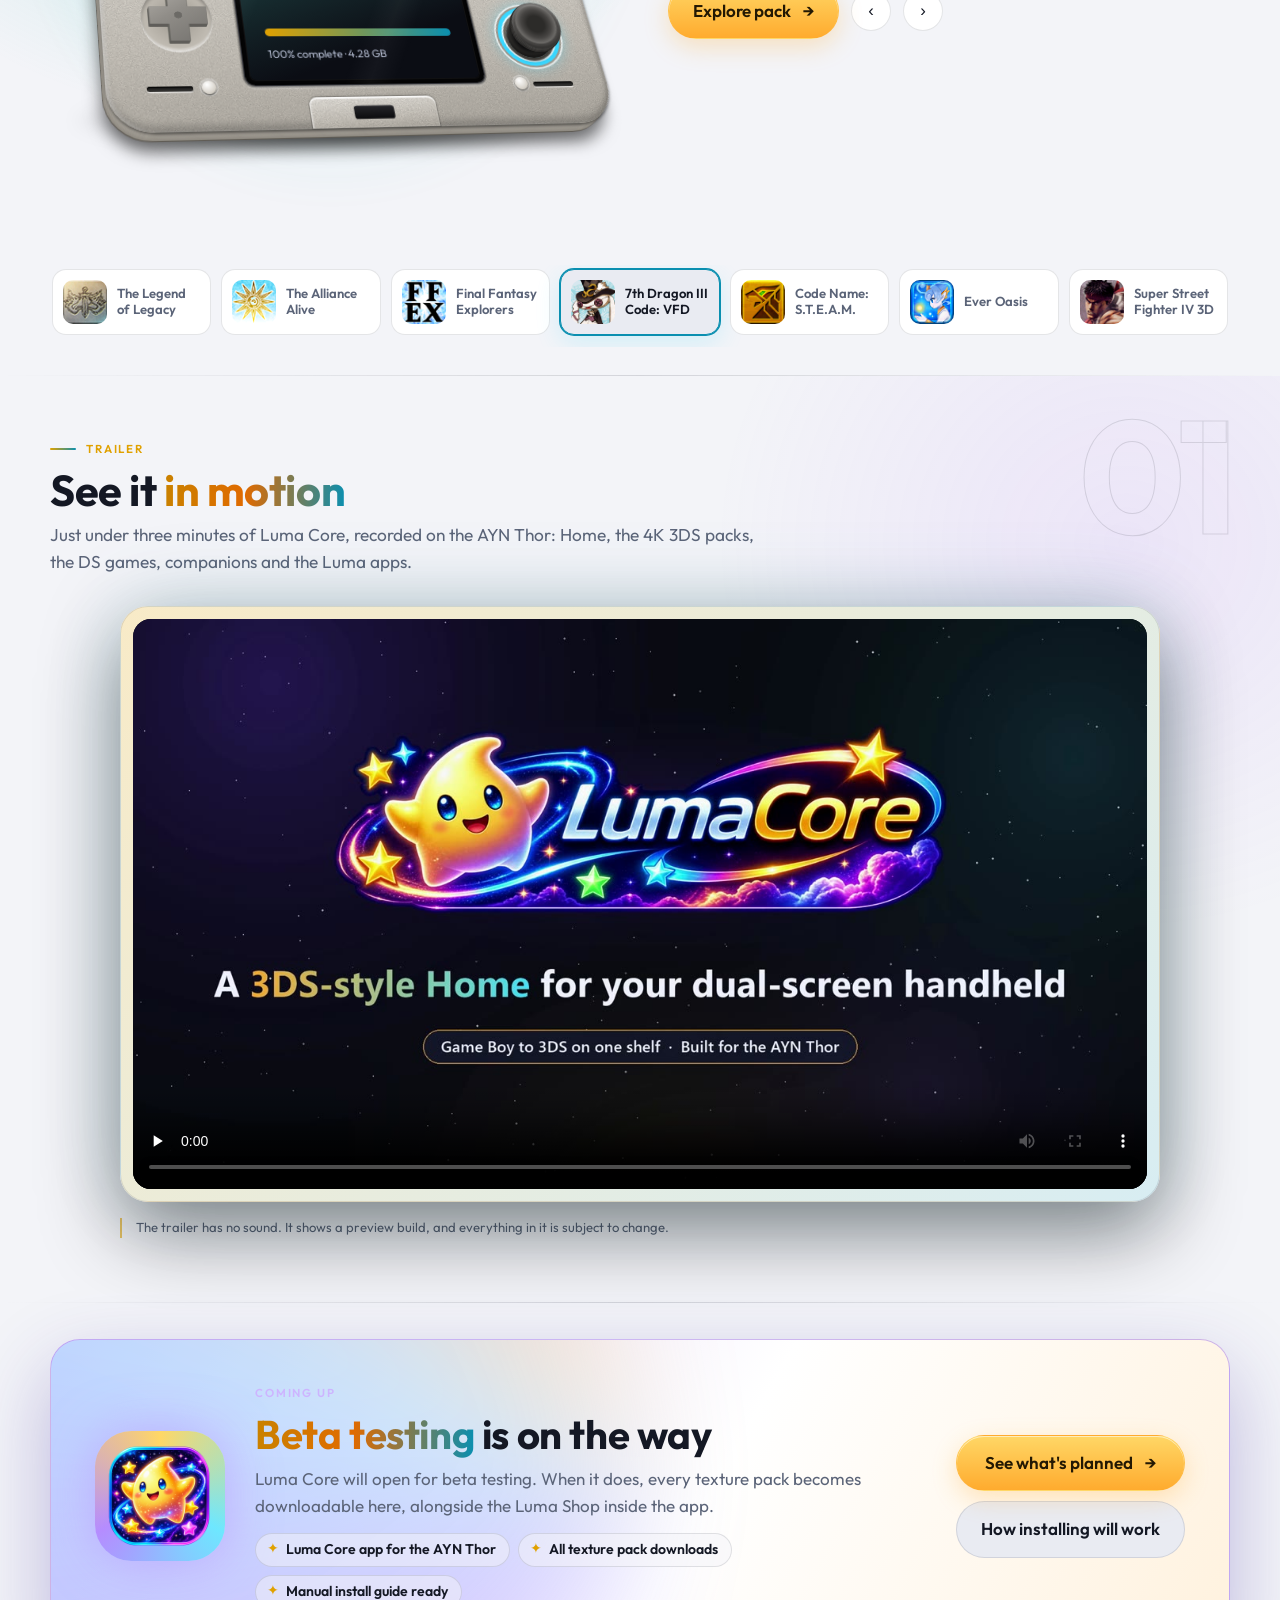
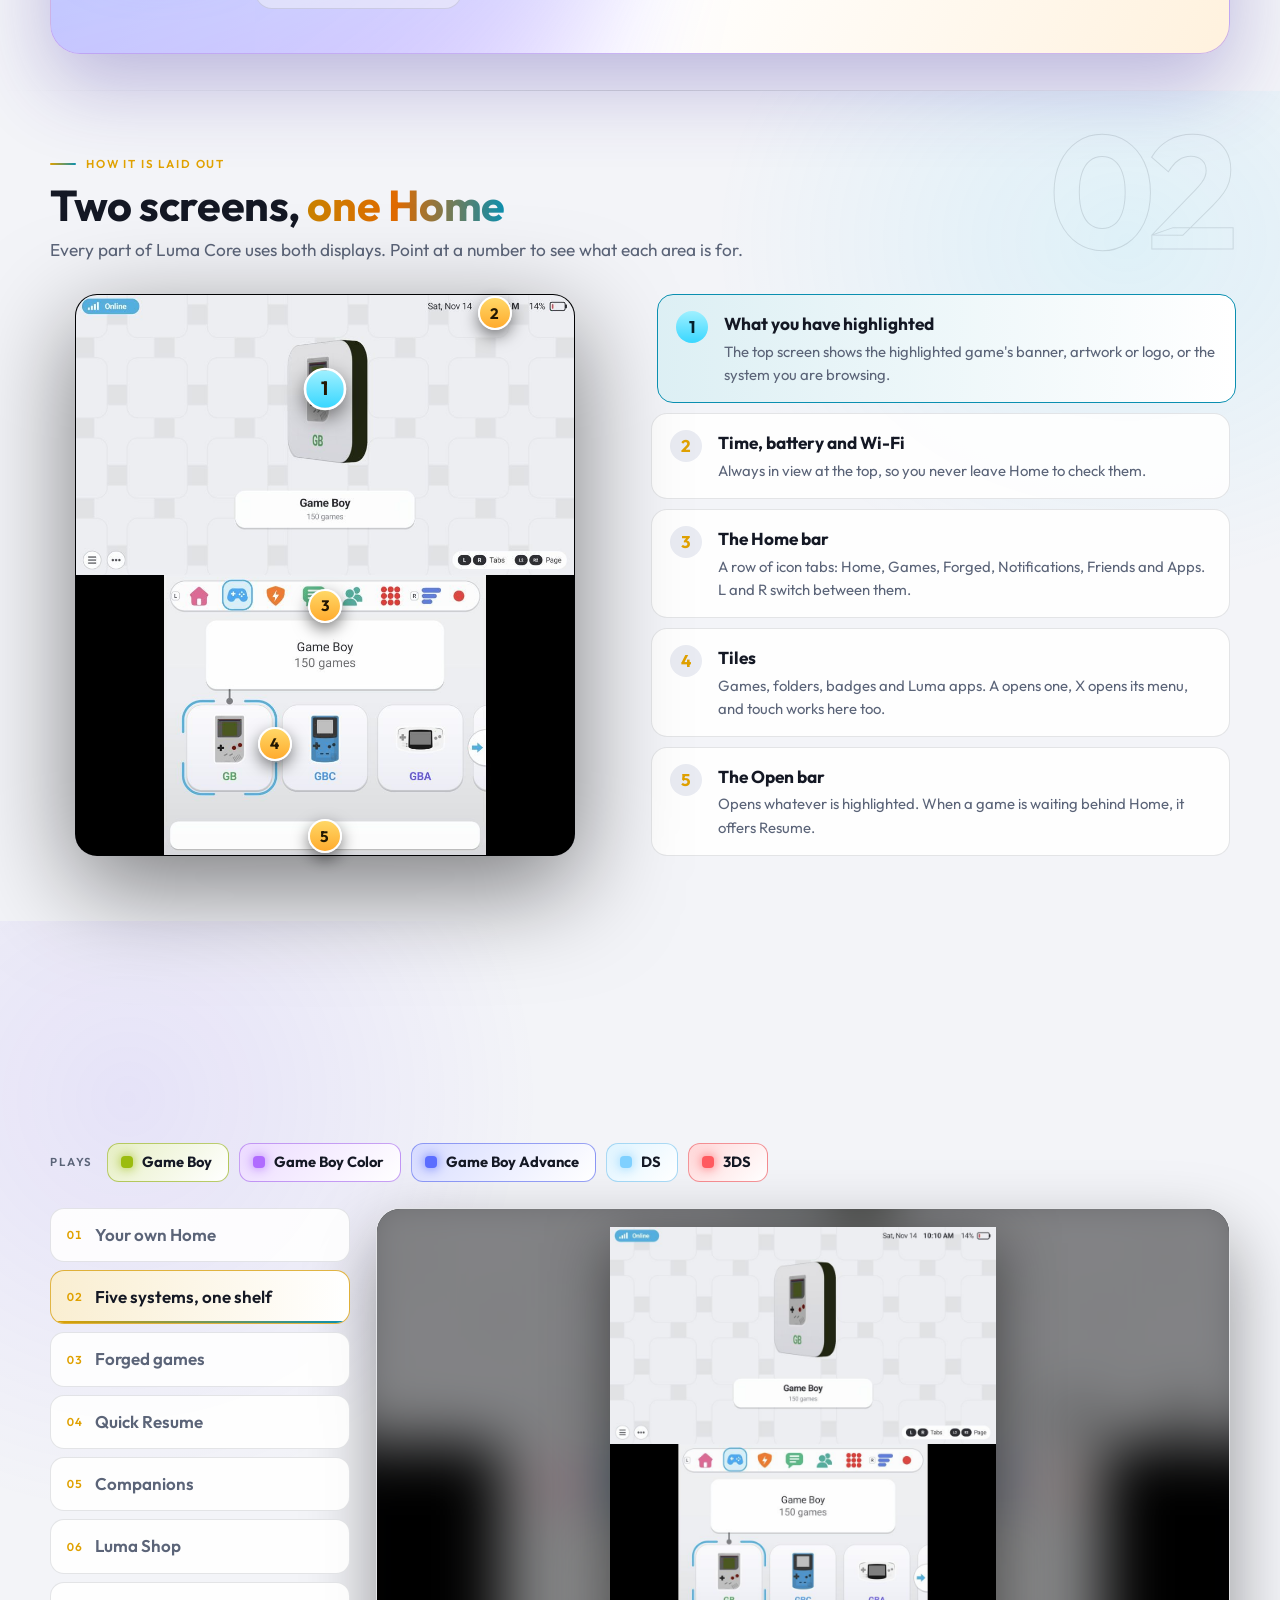
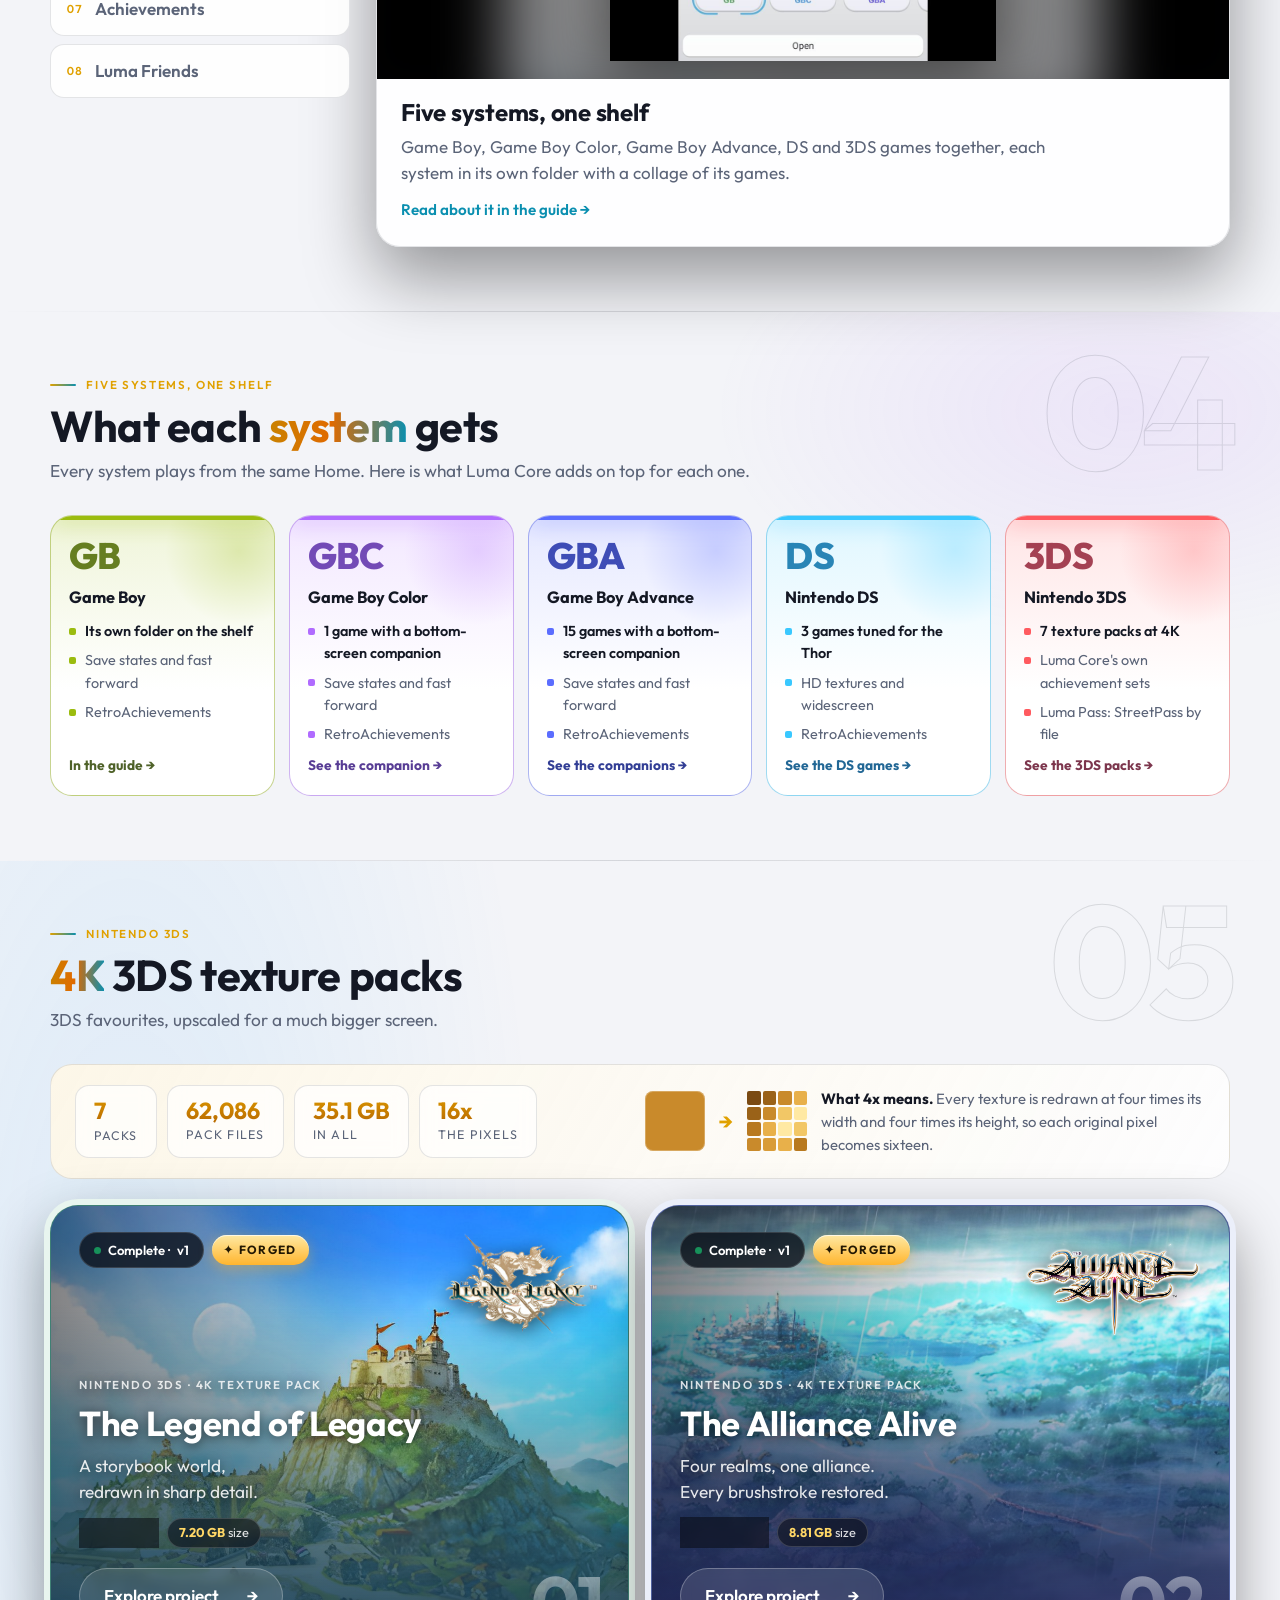
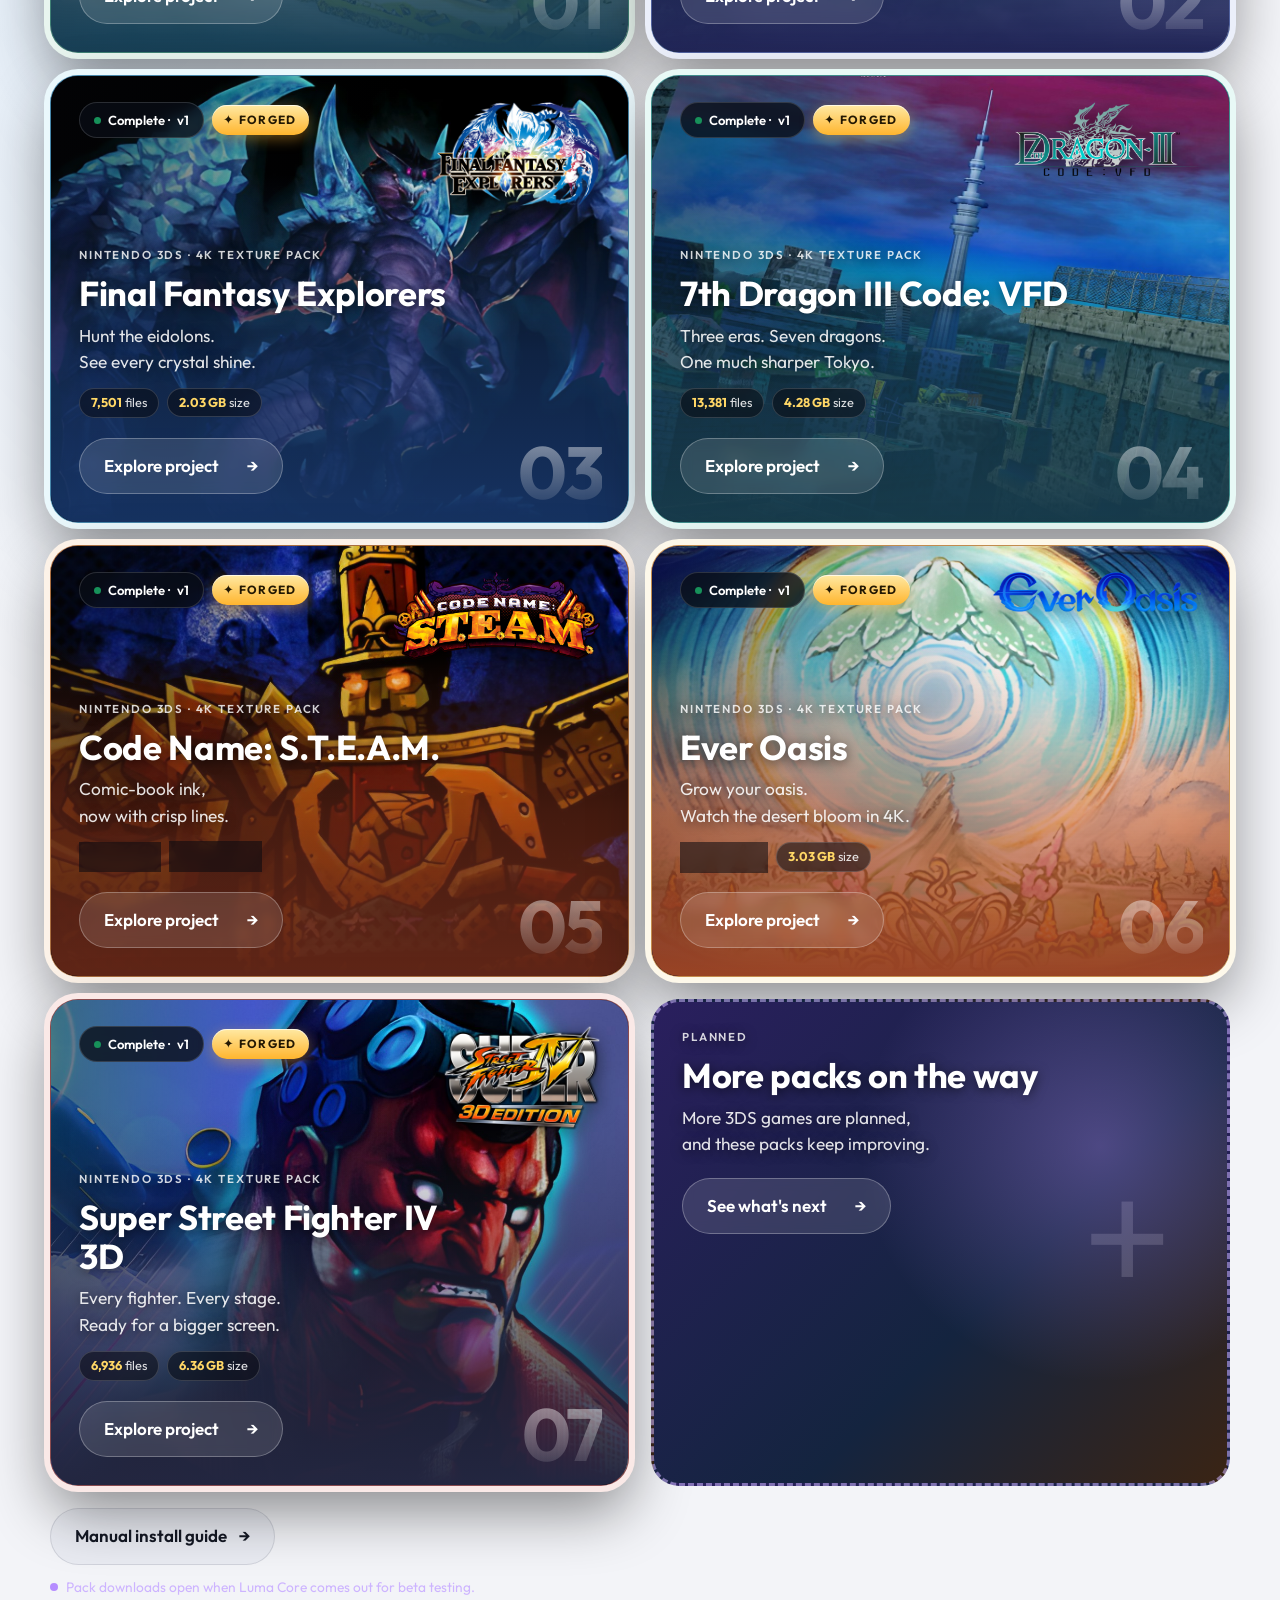
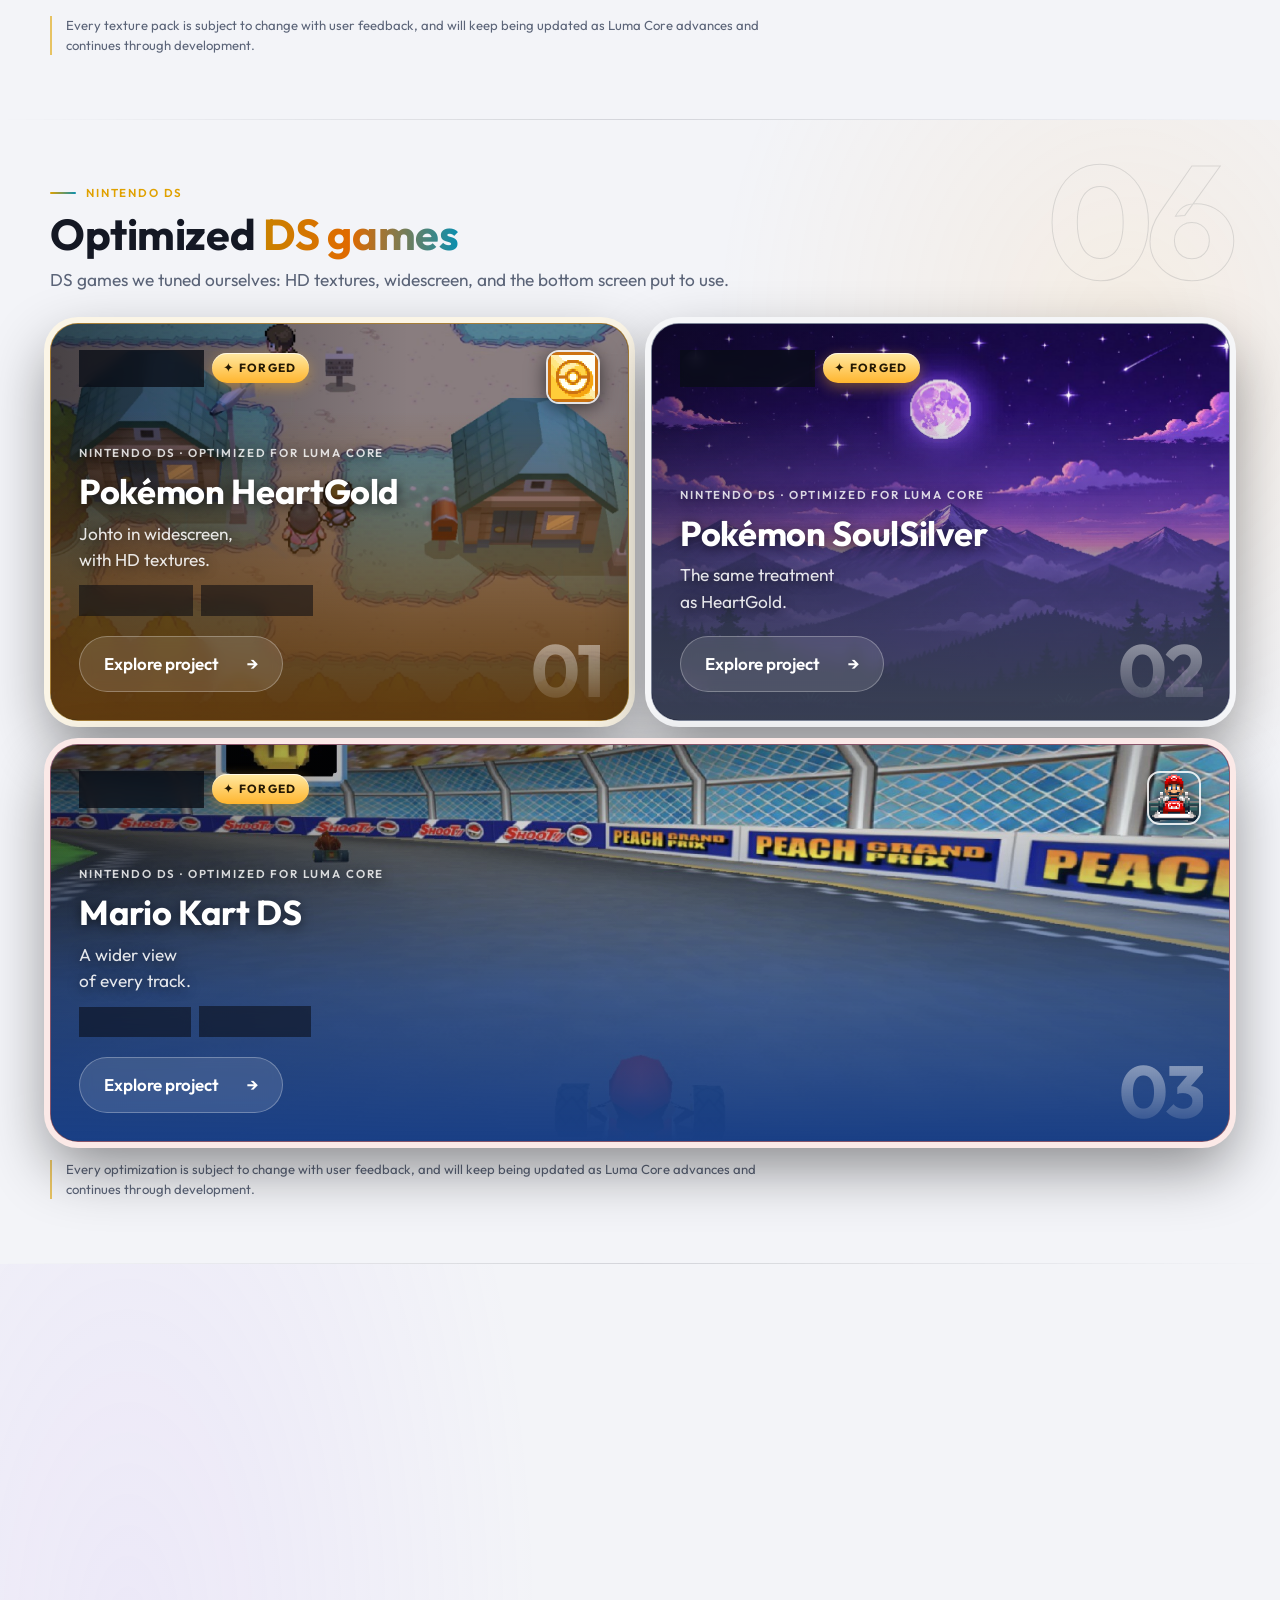
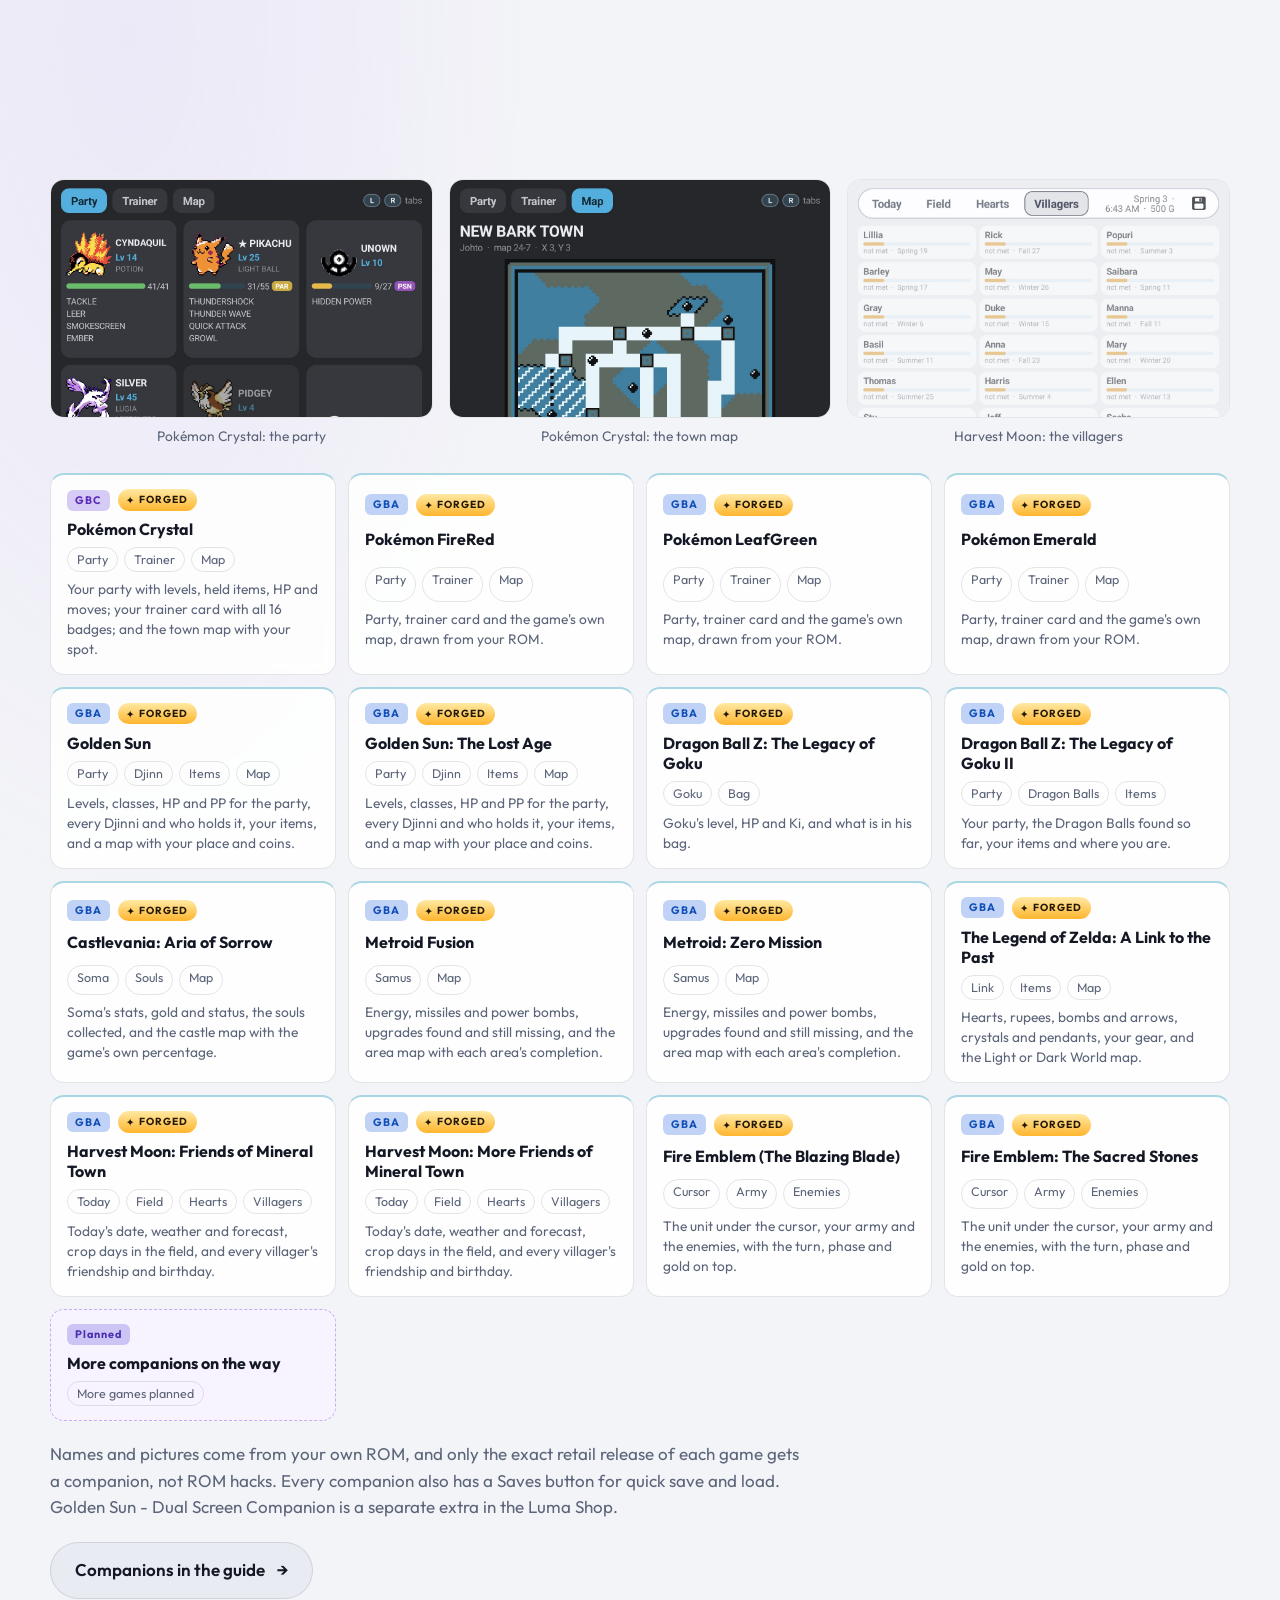
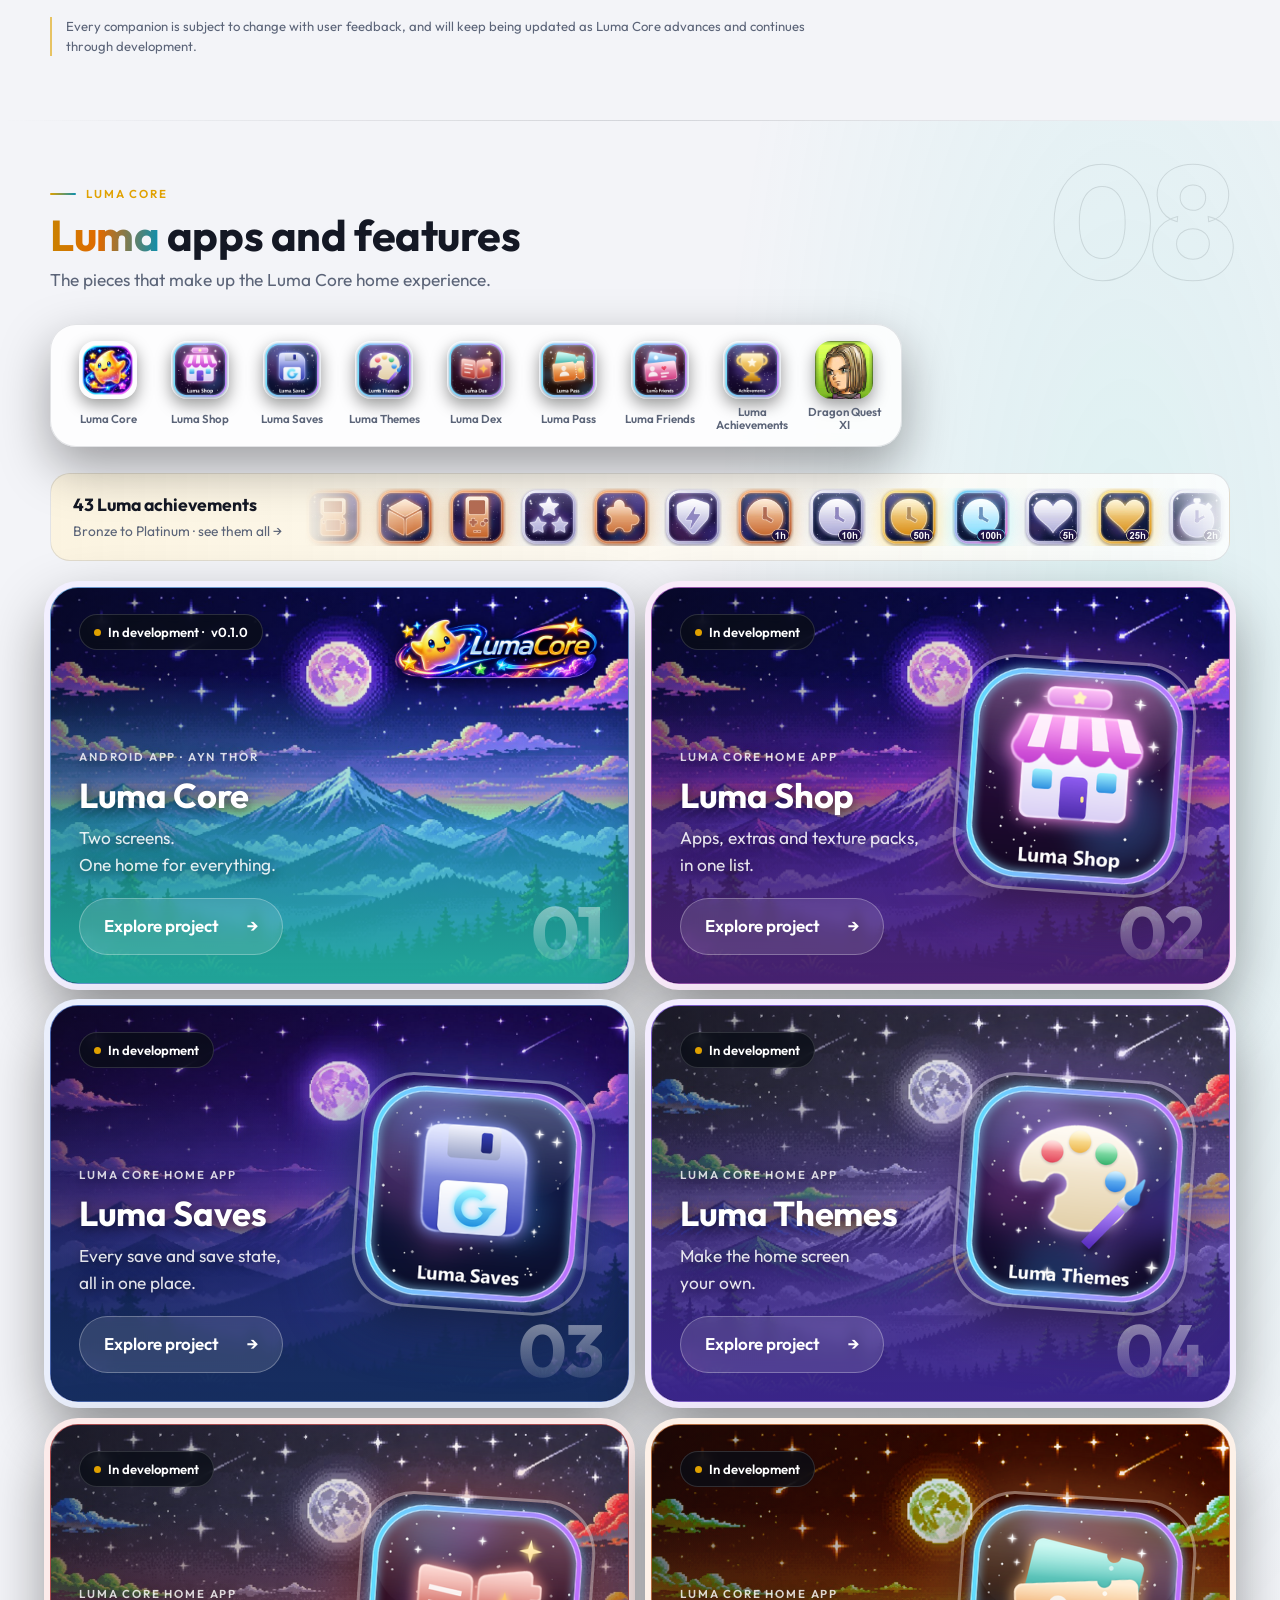
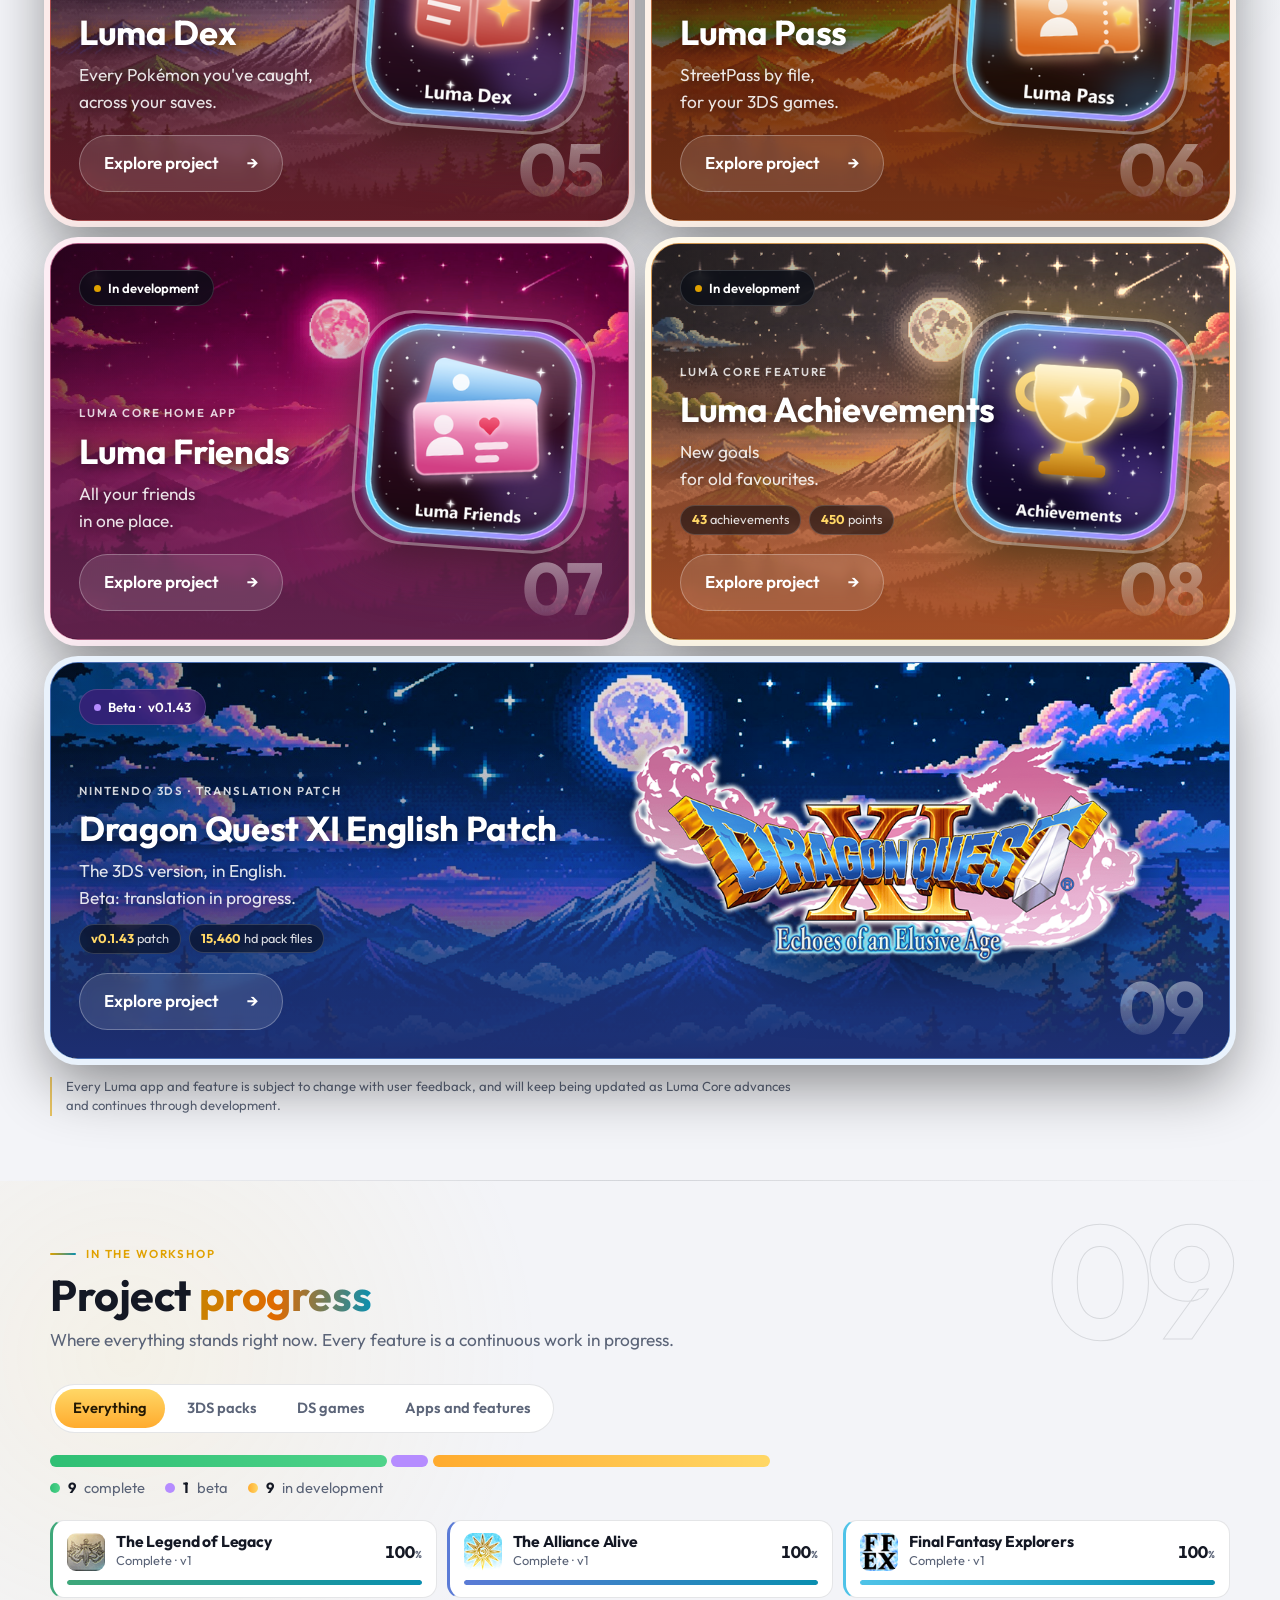
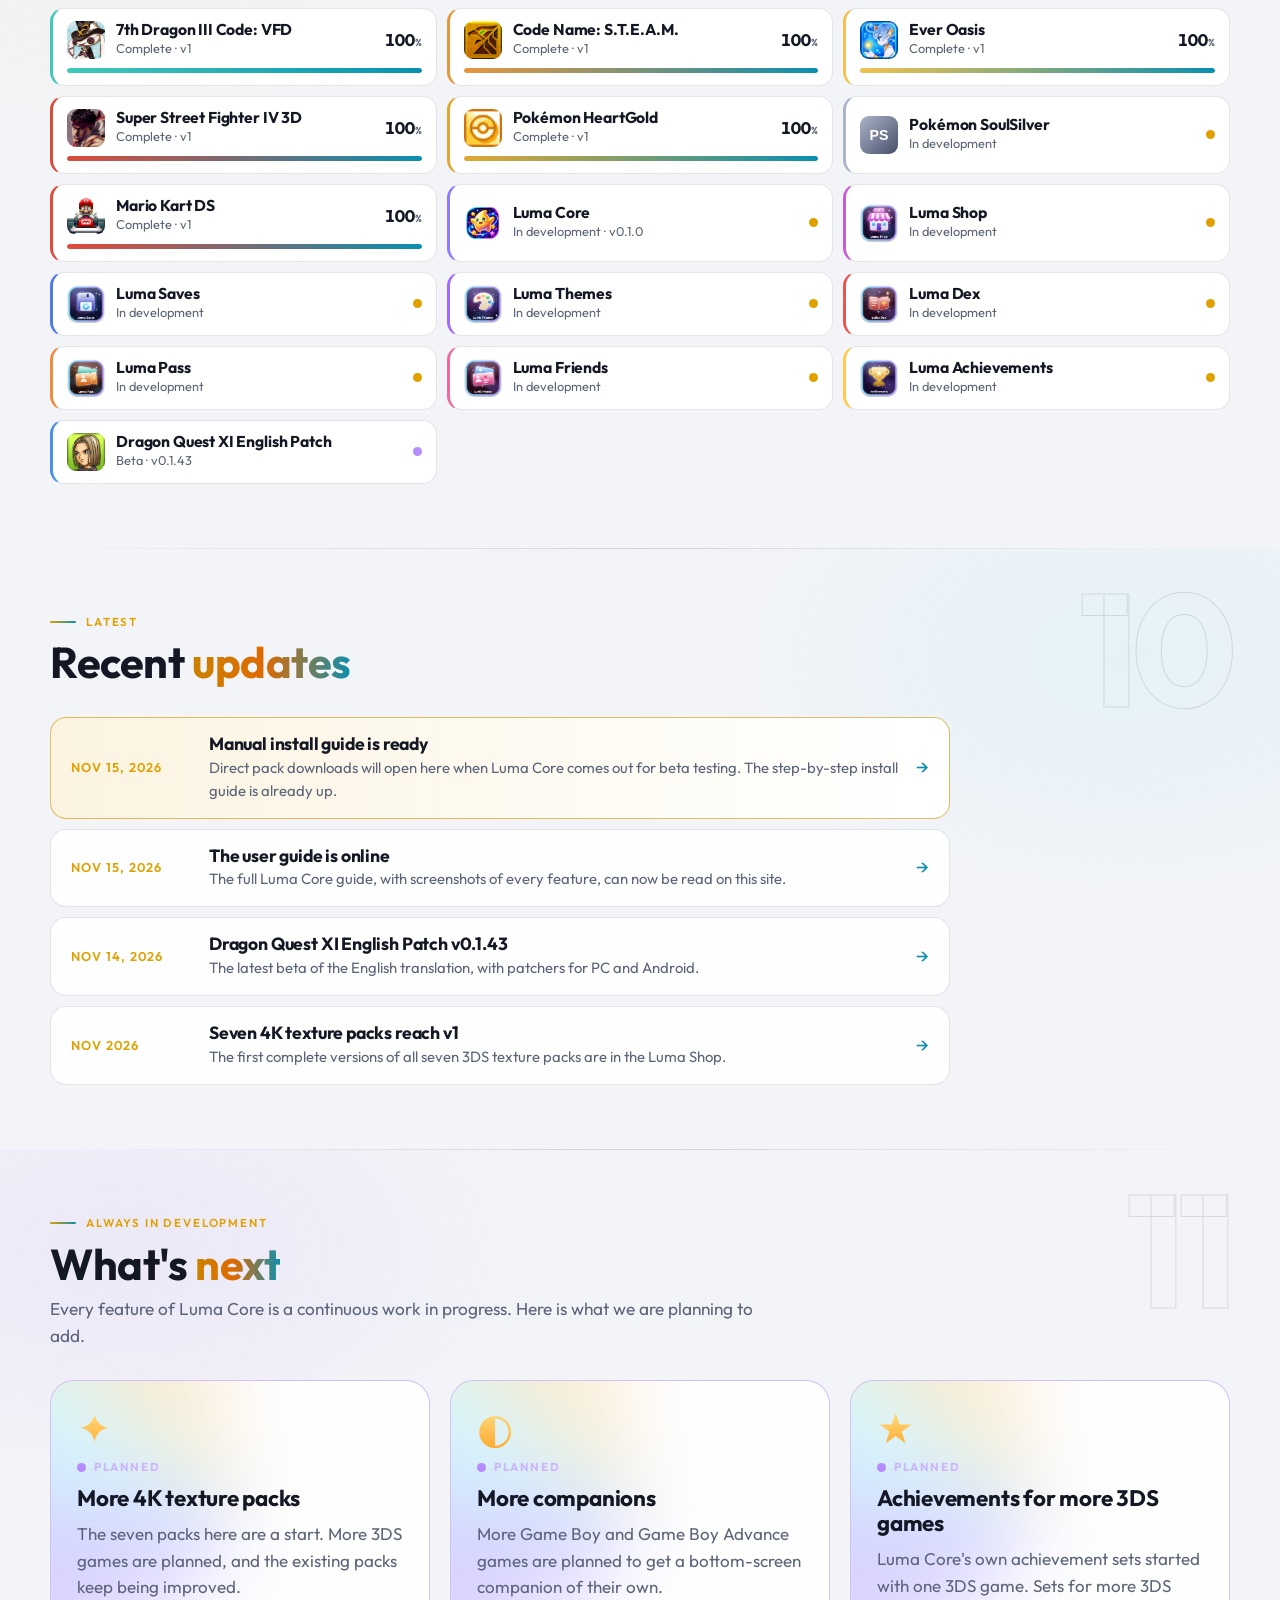
==== commit da647847: "Opening screen: Mage's Arcane Gazette presents Luma Core Co-Authored-By: Claude Fable 5.2 <noreply@a" ====
--- a/index.html
+++ b/index.html
@@ -19,6 +19,26 @@
   <link rel="stylesheet" href="css/styles.css">
 </head>
 <body>
+  <!-- The opening screen: "Mage's Arcane Gazette presents Luma Core". Shown once per visit, on the plain home address only. -->
+  <script>
+    (function () {
+      var seen = false;
+      try { seen = sessionStorage.getItem("luma-gate") === "1"; } catch (e) {}
+      var force = /[?&]intro\b/.test(location.search);
+      if (force || (!seen && !location.hash)) document.documentElement.classList.add("gate-on");
+    })();
+  </script>
+  <div class="gate" id="gate" role="dialog" aria-modal="true" aria-label="Mage's Arcane Gazette presents Luma Core">
+    <div class="gate-stars" aria-hidden="true"></div>
+    <div class="gate-inner">
+      <img class="gate-gazette" src="img/gazette-logo.webp" alt="Mage's Arcane Gazette" width="760" height="760">
+      <p class="gate-by">Mage's Arcane Gazette</p>
+      <p class="gate-presents"><span>presents</span></p>
+      <img class="gate-luma" src="img/logo-banner.png" alt="Luma Core" width="1100" height="367">
+      <button type="button" class="btn primary gate-enter" id="gateEnter">Enter <span aria-hidden="true">→</span></button>
+      <p class="gate-hint">Click anywhere, or press Enter</p>
+    </div>
+  </div>
   <header class="nav">
     <div class="wrap">
       <a class="brand" href="index.html" aria-label="Luma Core home">
--- a/css/styles.css
+++ b/css/styles.css
@@ -1746,3 +1746,53 @@
   .support-card { grid-template-columns: 1fr; gap: 18px; }
   .support-cup { width: 72px; height: 72px; font-size: 2.2rem; border-radius: 22px; }
 }
+
+/* =====================================================================
+   The opening screen: Mage's Arcane Gazette presents Luma Core
+   ===================================================================== */
+.gate { display: none; }
+html.gate-on { overflow: hidden; }
+html.gate-on .gate { position: fixed; inset: 0; z-index: 1000; display: grid; place-items: center; padding: 24px; overflow: hidden; cursor: pointer; color: #f0f3ff;
+  background: radial-gradient(900px 600px at 22% 12%, rgba(106, 61, 240, 0.42), transparent 70%), radial-gradient(800px 560px at 88% 30%, rgba(57, 215, 255, 0.16), transparent 70%),
+    radial-gradient(760px 520px at 50% 108%, rgba(255, 171, 46, 0.2), transparent 70%), #0a0c13; }
+.gate-stars { position: absolute; inset: -20%; opacity: 0.8;
+  background-image: radial-gradient(1.2px 1.2px at 12% 18%, #fff 50%, transparent 51%), radial-gradient(1px 1px at 28% 64%, #fff 50%, transparent 51%), radial-gradient(1.4px 1.4px at 44% 32%, #ffe9a3 50%, transparent 51%),
+    radial-gradient(1px 1px at 61% 78%, #fff 50%, transparent 51%), radial-gradient(1.3px 1.3px at 73% 22%, #9ff0ff 50%, transparent 51%), radial-gradient(1px 1px at 86% 58%, #fff 50%, transparent 51%),
+    radial-gradient(1px 1px at 7% 84%, #fff 50%, transparent 51%), radial-gradient(1.2px 1.2px at 93% 9%, #fff 50%, transparent 51%), radial-gradient(1px 1px at 52% 52%, #e6ccff 50%, transparent 51%);
+  background-size: 420px 420px, 360px 360px, 520px 520px, 300px 300px, 460px 460px, 380px 380px, 340px 340px, 500px 500px, 280px 280px; }
+.gate-inner { position: relative; display: grid; justify-items: center; gap: 0; text-align: center; max-width: 760px; }
+.gate-gazette { width: min(380px, 40vh, 66vw); height: auto; border-radius: 50%; box-shadow: 0 0 0 1px rgba(255, 215, 120, 0.35), 0 0 70px rgba(255, 190, 90, 0.35), 0 30px 70px rgba(0, 0, 0, 0.6); }
+.gate-by { margin-top: 22px; font-family: Georgia, "Times New Roman", serif; font-size: clamp(1.25rem, 3.2vw, 1.9rem); letter-spacing: 0.06em; color: #ffe2a0; text-shadow: 0 0 24px rgba(255, 190, 90, 0.45); }
+.gate-presents { margin: 10px 0 6px; display: flex; align-items: center; gap: 16px; font-size: 0.86rem; letter-spacing: 0.42em; text-transform: uppercase; color: #aab2cc; padding-left: 0.42em; }
+.gate-presents::before, .gate-presents::after { content: ""; width: clamp(40px, 12vw, 110px); height: 1px; background: linear-gradient(90deg, transparent, #ffab2e); }
+.gate-presents::after { transform: scaleX(-1); }
+.gate-luma { width: min(560px, 84vw); height: auto; filter: drop-shadow(0 0 40px rgba(122, 86, 255, 0.55)); }
+.gate-enter { margin-top: 10px; padding-inline: 34px; font-size: 1.05rem; }
+.gate-hint { margin-top: 14px; font-size: 0.82rem; color: #8c94b0; }
+@media (max-height: 720px) { .gate-gazette { width: min(200px, 30vh); } .gate-by { margin-top: 12px; } .gate-hint { display: none; } }
+
+@media (prefers-reduced-motion: no-preference) {
+  .gate-stars { animation: gate-drift 90s linear infinite; }
+  @keyframes gate-drift { to { transform: translate3d(-6%, -4%, 0); } }
+  /* the pieces arrive one after another */
+  html.gate-on .gate-inner > * { animation: gate-rise 0.9s cubic-bezier(0.2, 0.8, 0.2, 1) backwards; }
+  html.gate-on .gate-gazette { animation: gate-pop 1.1s cubic-bezier(0.2, 0.9, 0.25, 1.1) backwards, gate-glow 4.5s ease-in-out 1.2s infinite alternate; }
+  html.gate-on .gate-by { animation-delay: 0.55s; }
+  html.gate-on .gate-presents { animation-delay: 0.9s; }
+  html.gate-on .gate-luma { animation-delay: 1.25s; }
+  html.gate-on .gate-enter { animation-delay: 1.9s; }
+  html.gate-on .gate-hint { animation-delay: 2.3s; }
+  @keyframes gate-rise { from { opacity: 0; translate: 0 26px; } }
+  @keyframes gate-pop { from { opacity: 0; scale: 0.82; rotate: -6deg; } }
+  @keyframes gate-glow { to { box-shadow: 0 0 0 1px rgba(255, 215, 120, 0.5), 0 0 110px rgba(255, 190, 90, 0.55), 0 30px 70px rgba(0, 0, 0, 0.6); } }
+
+  /* leaving: the Gazette steps back, Luma Core comes forward, and the page opens up behind it */
+  html.gate-leave .gate { animation: gate-out 1.25s cubic-bezier(0.6, 0, 0.3, 1) forwards; pointer-events: none; }
+  html.gate-leave .gate-inner > * { animation: gate-away 0.6s ease forwards; }
+  html.gate-leave .gate-luma { animation: gate-forward 1.15s cubic-bezier(0.5, 0, 0.2, 1) forwards; }
+  @keyframes gate-out { 0%, 35% { opacity: 1; } 100% { opacity: 0; } }
+  @keyframes gate-away { to { opacity: 0; translate: 0 -18px; } }
+  @keyframes gate-forward { 0% { opacity: 1; scale: 1; } 60% { opacity: 1; } 100% { opacity: 0; scale: 1.9; } }
+  html.gate-leave main { animation: gate-page 1.25s cubic-bezier(0.2, 0.8, 0.2, 1) backwards; }
+  @keyframes gate-page { from { scale: 0.965; opacity: 0; } }
+}
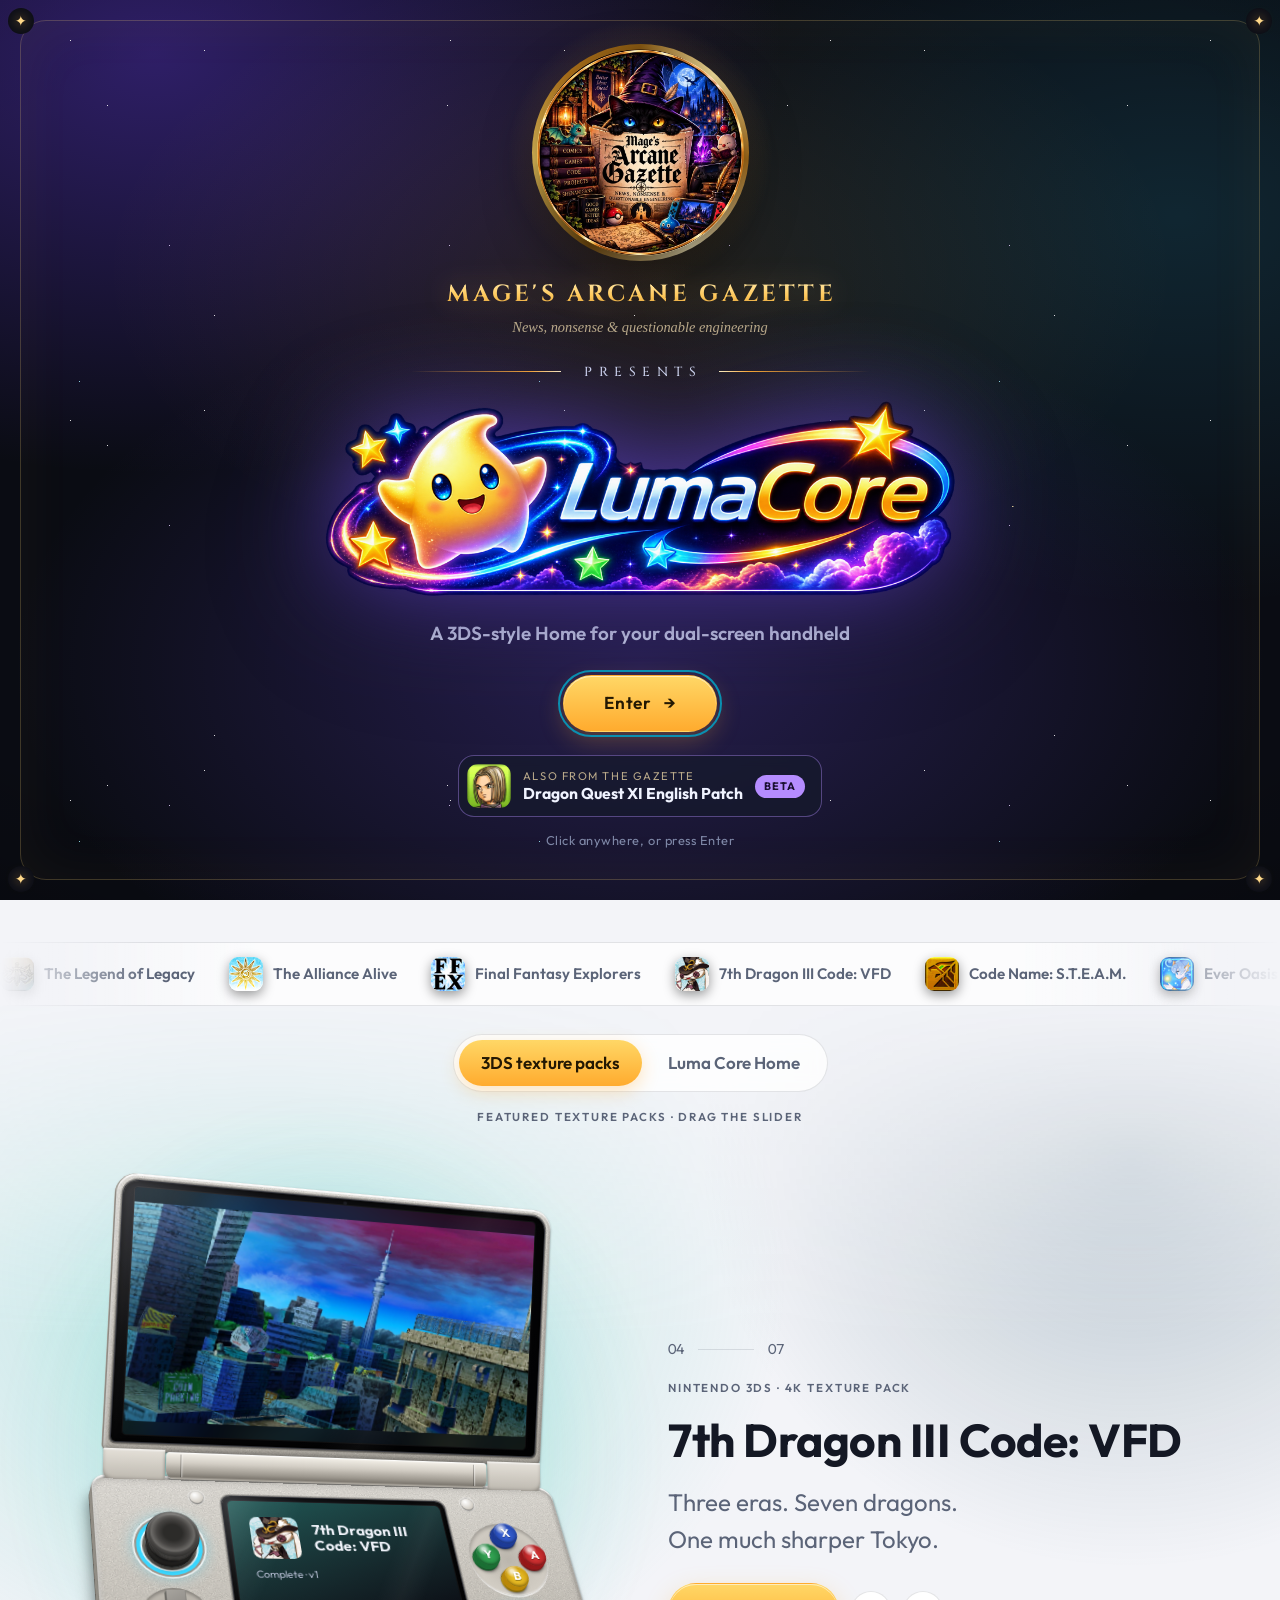
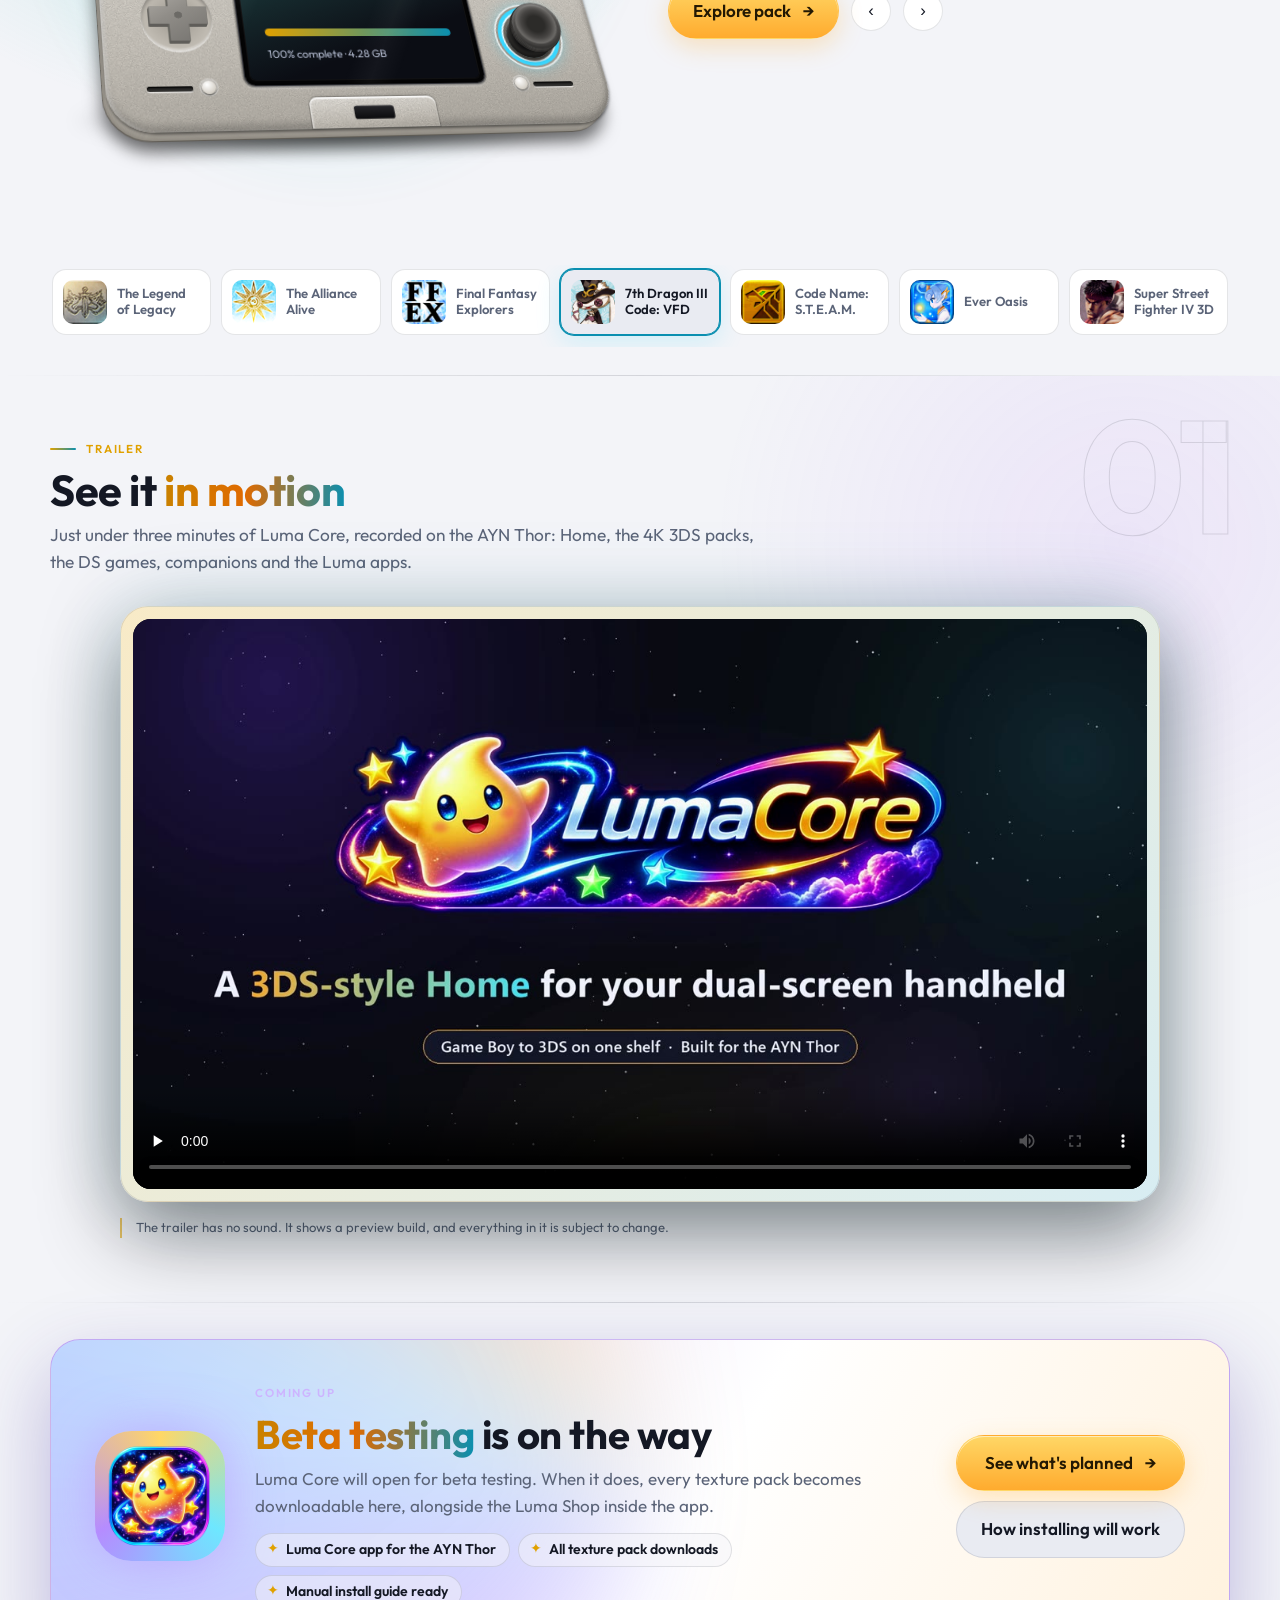
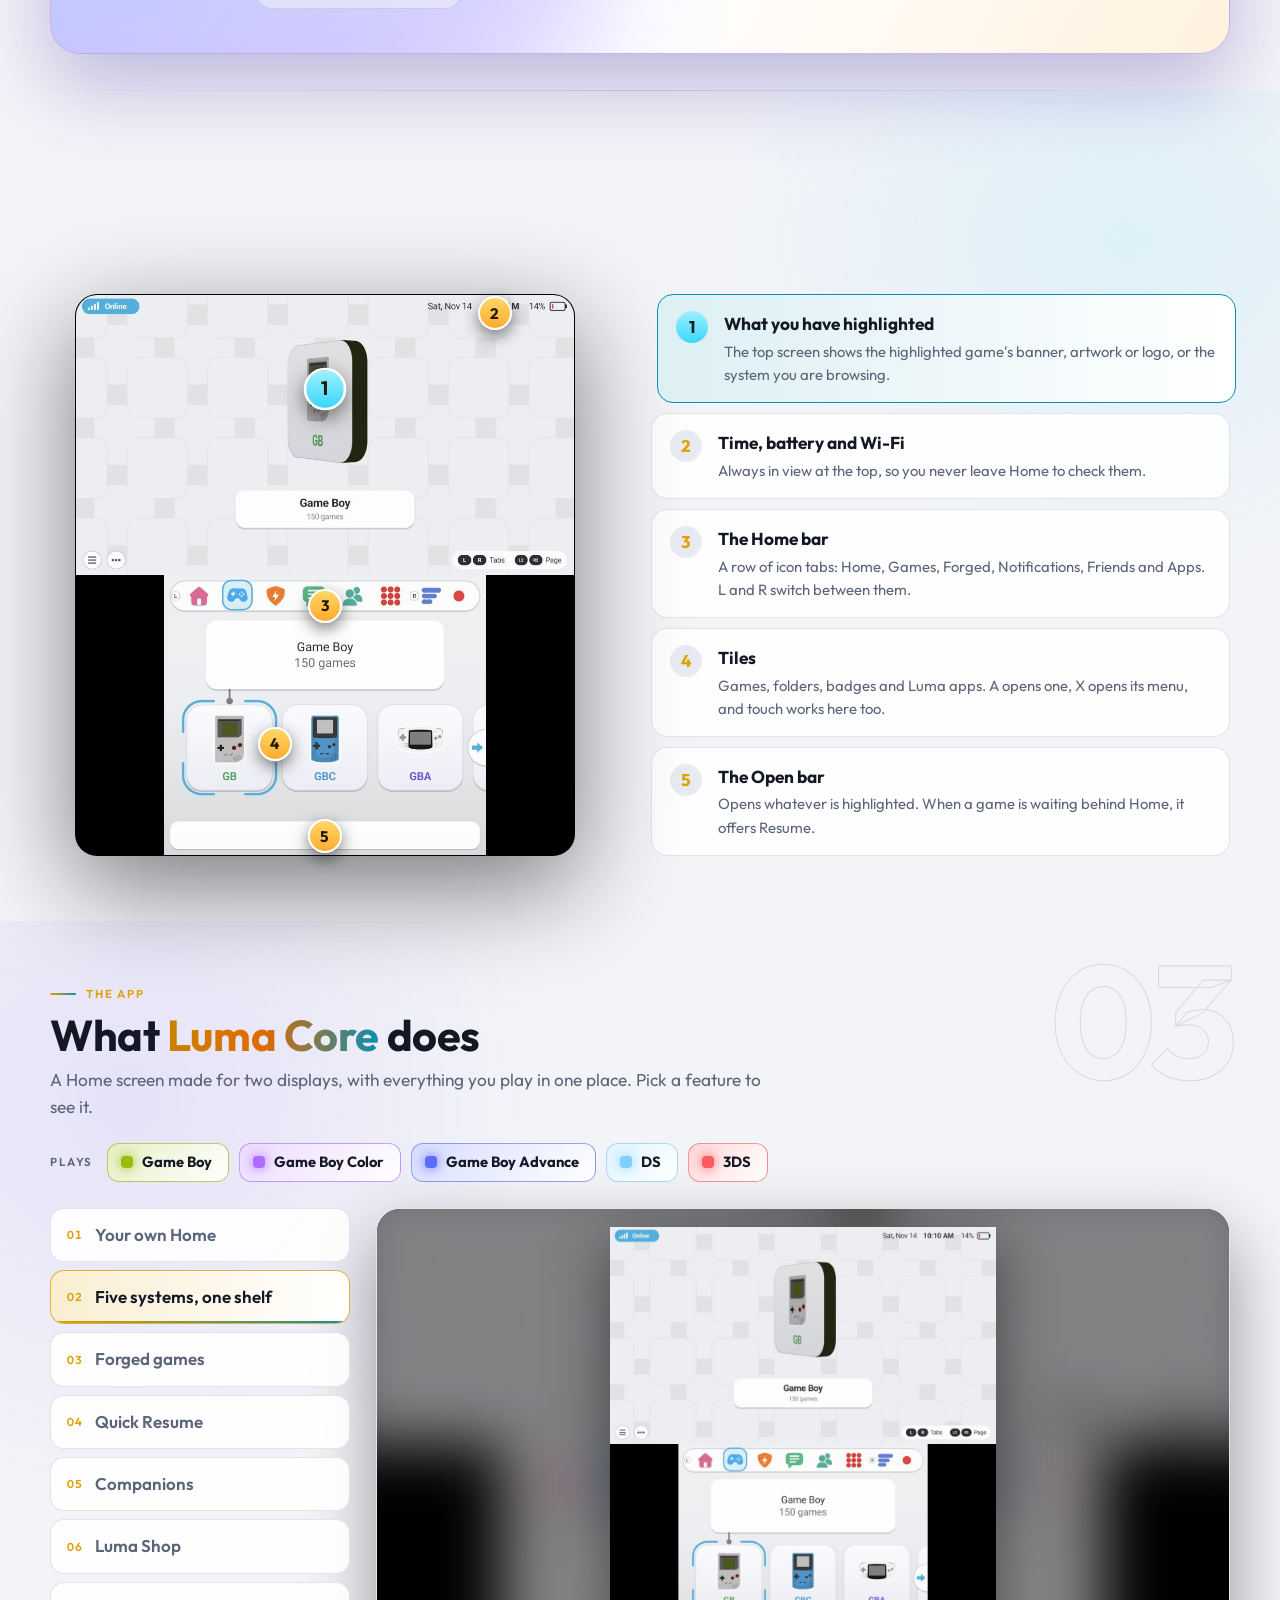
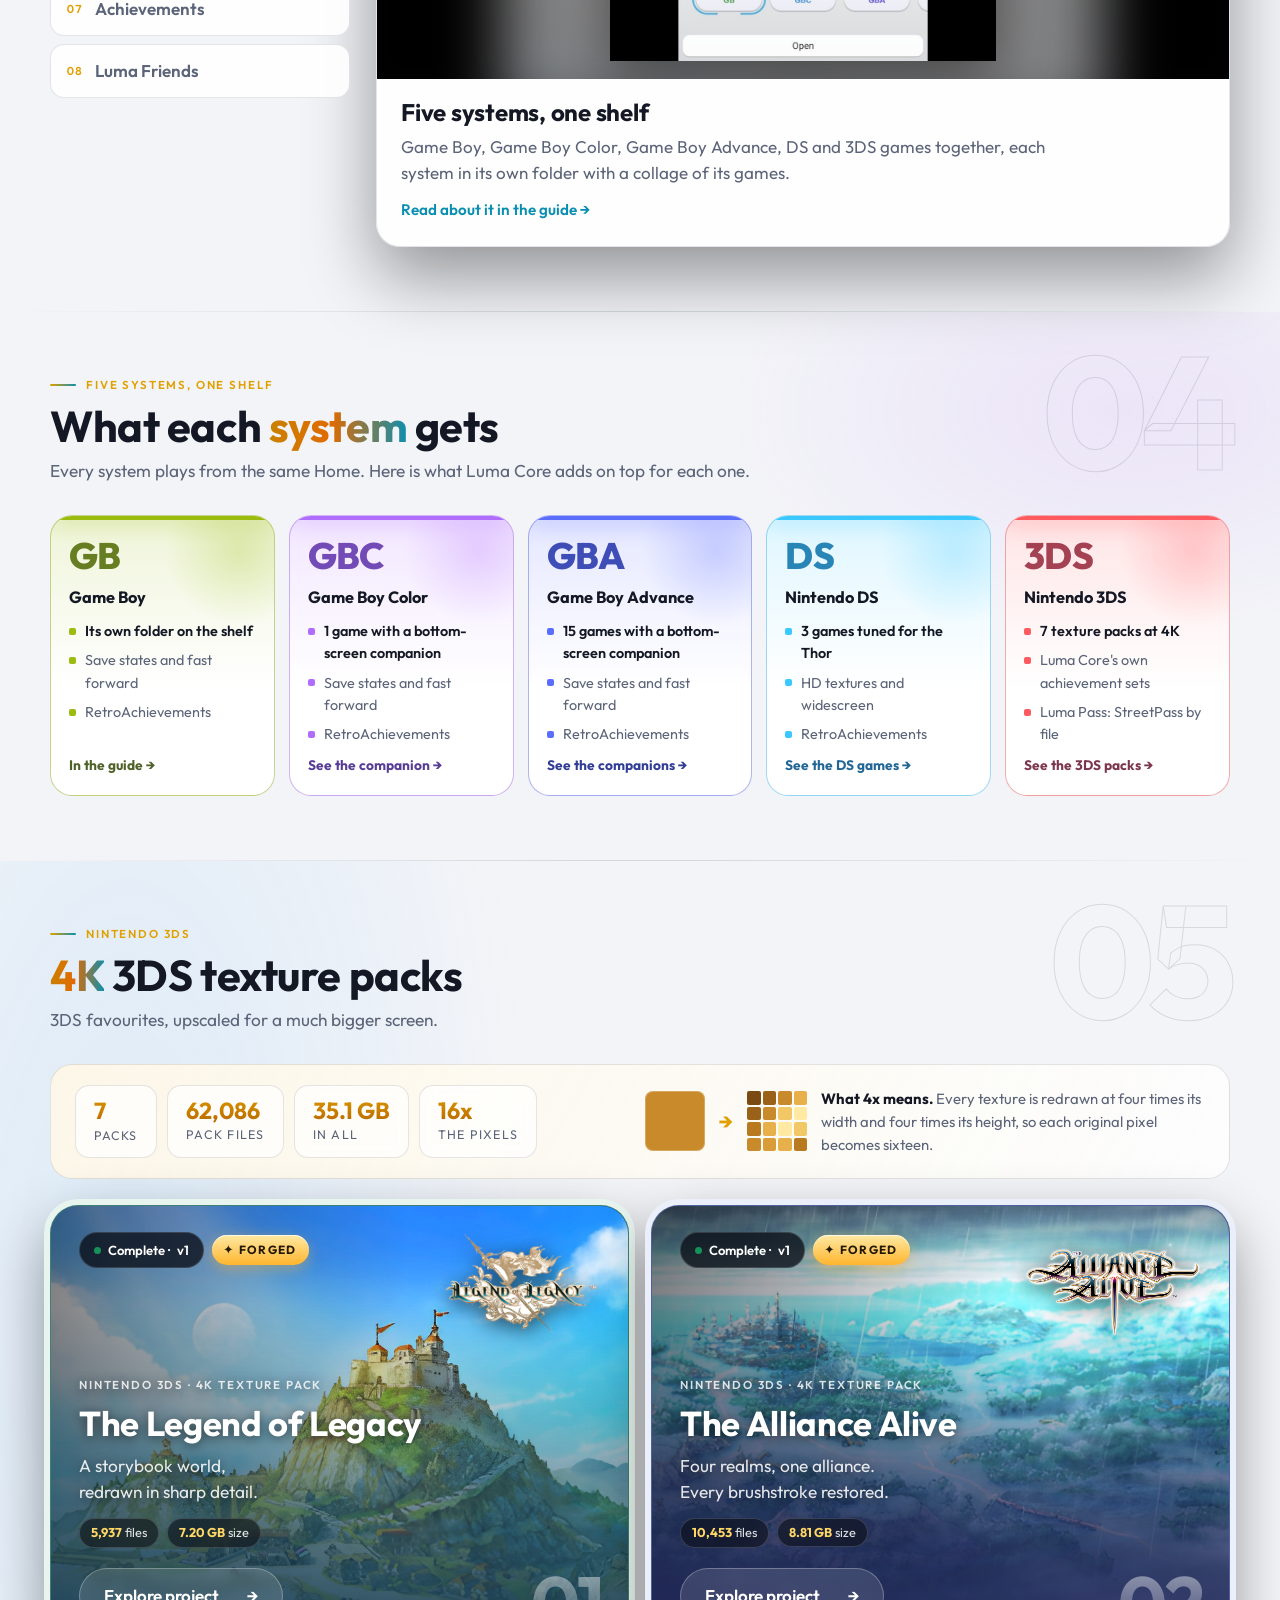
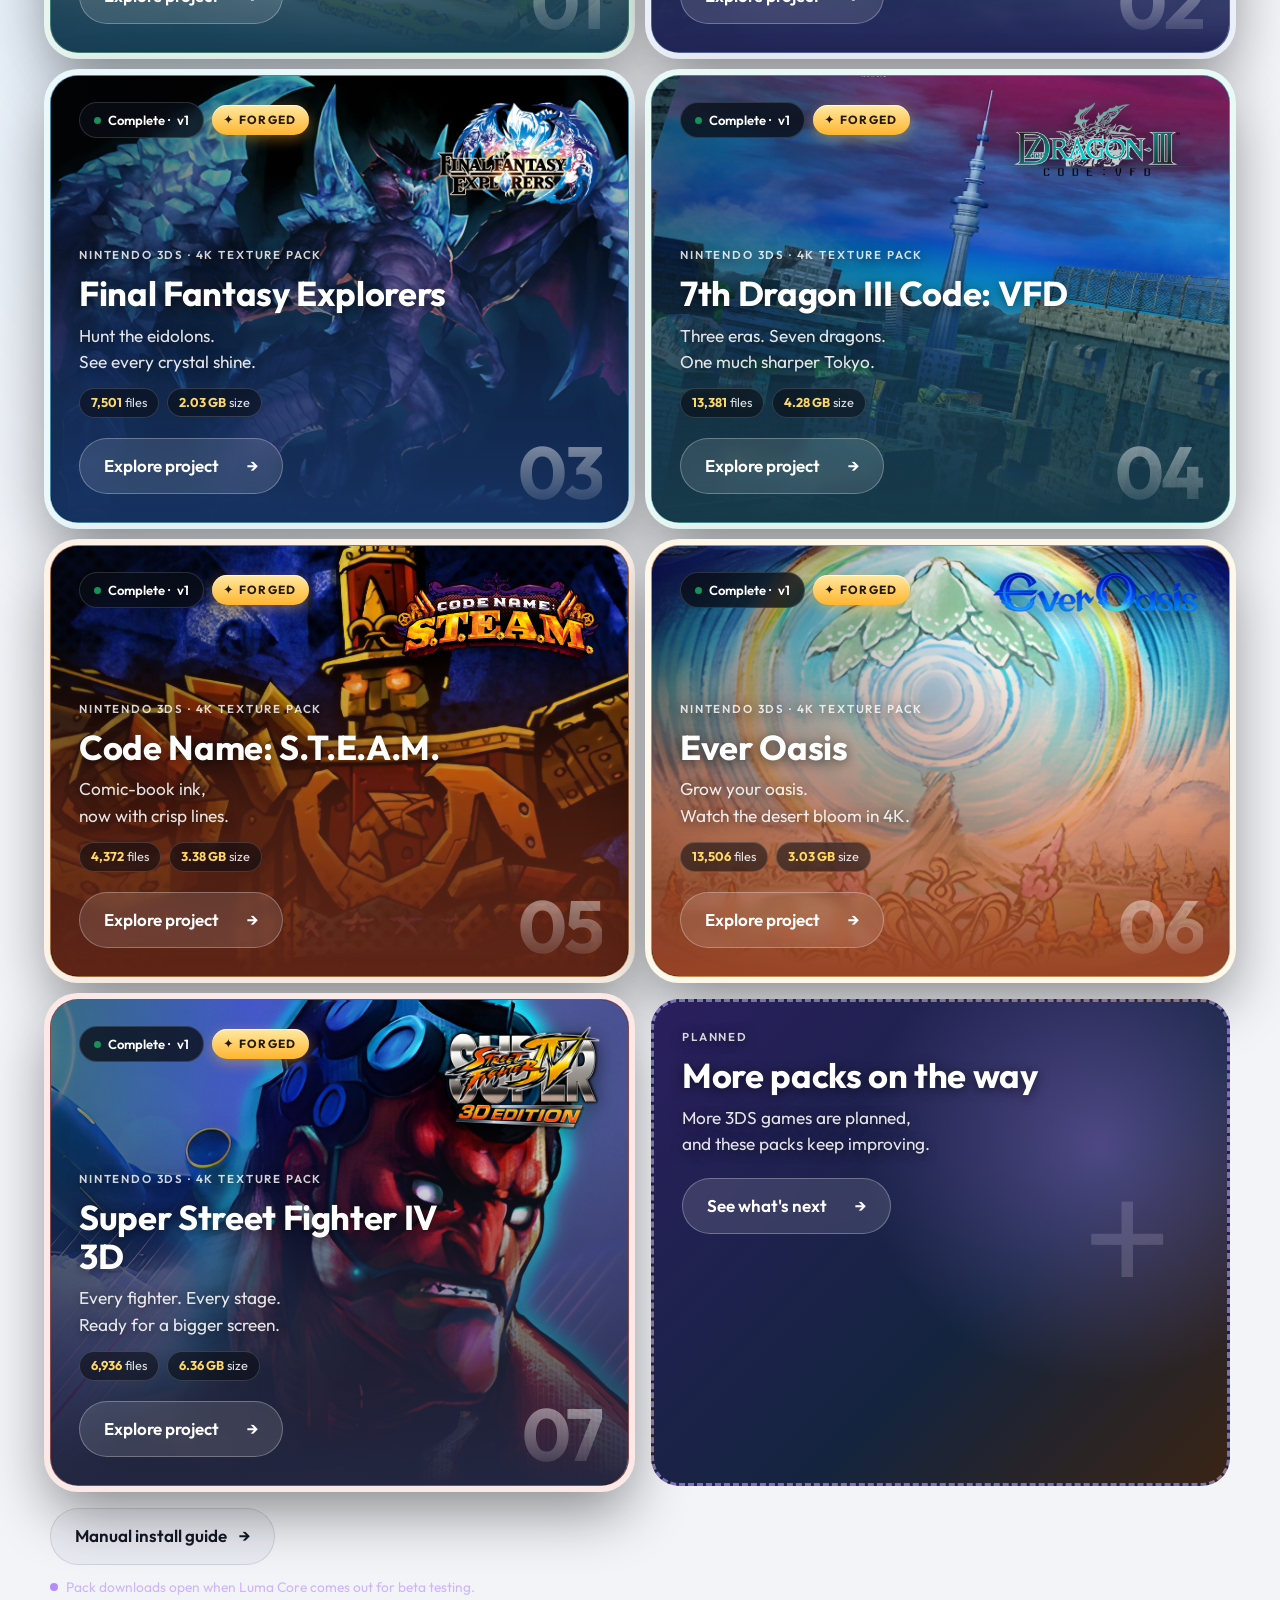
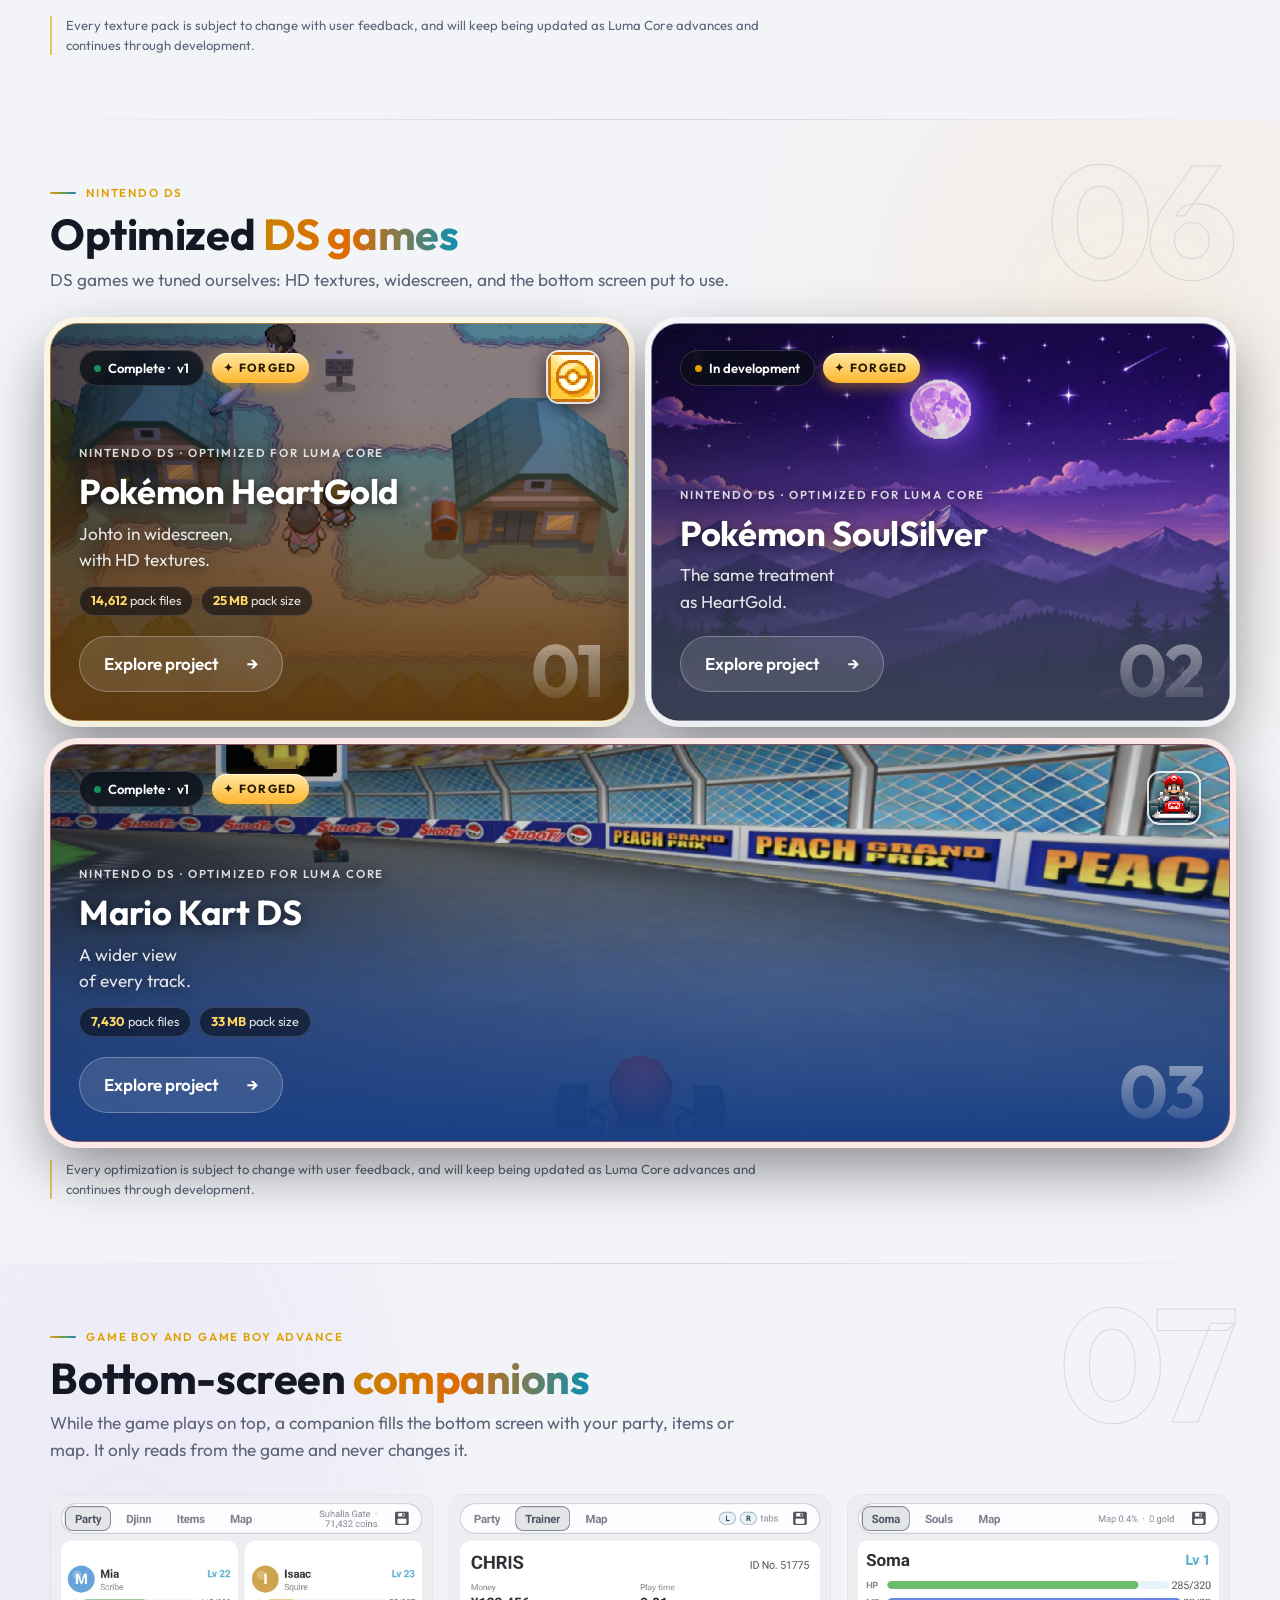
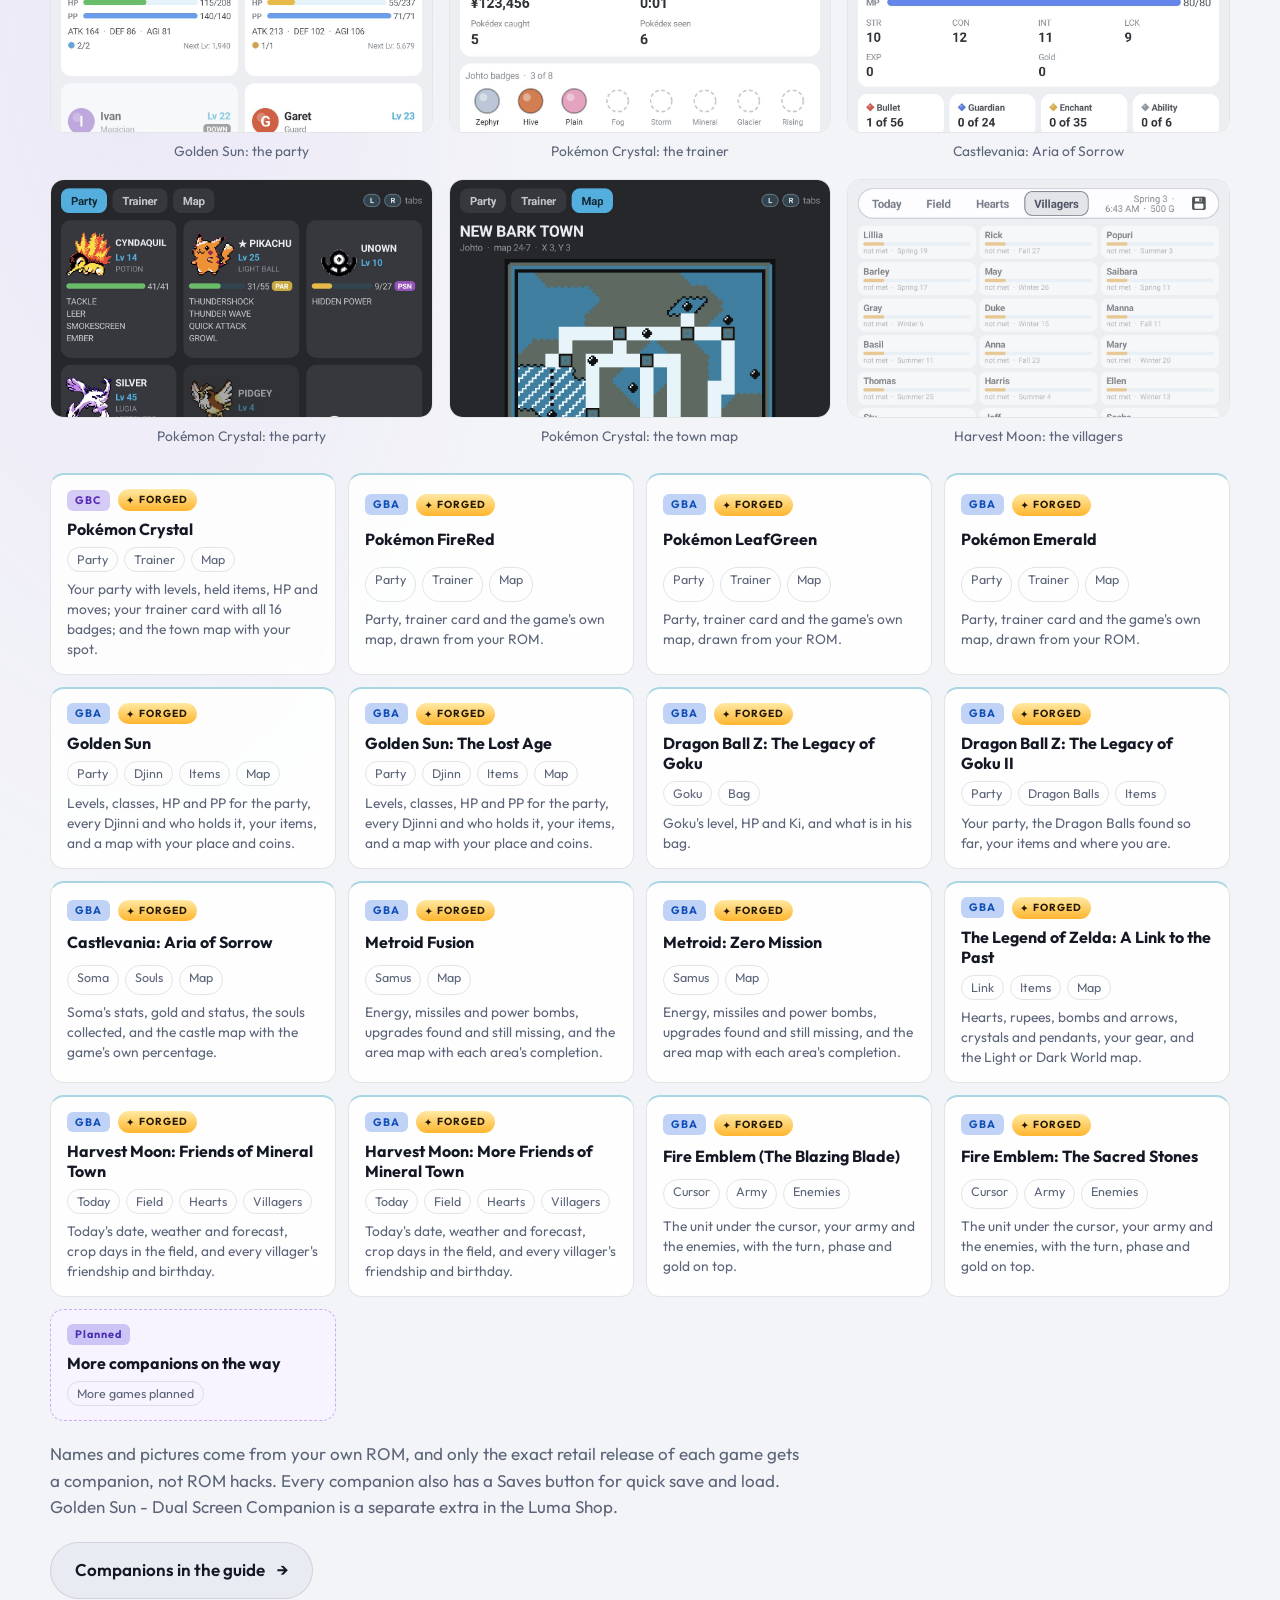
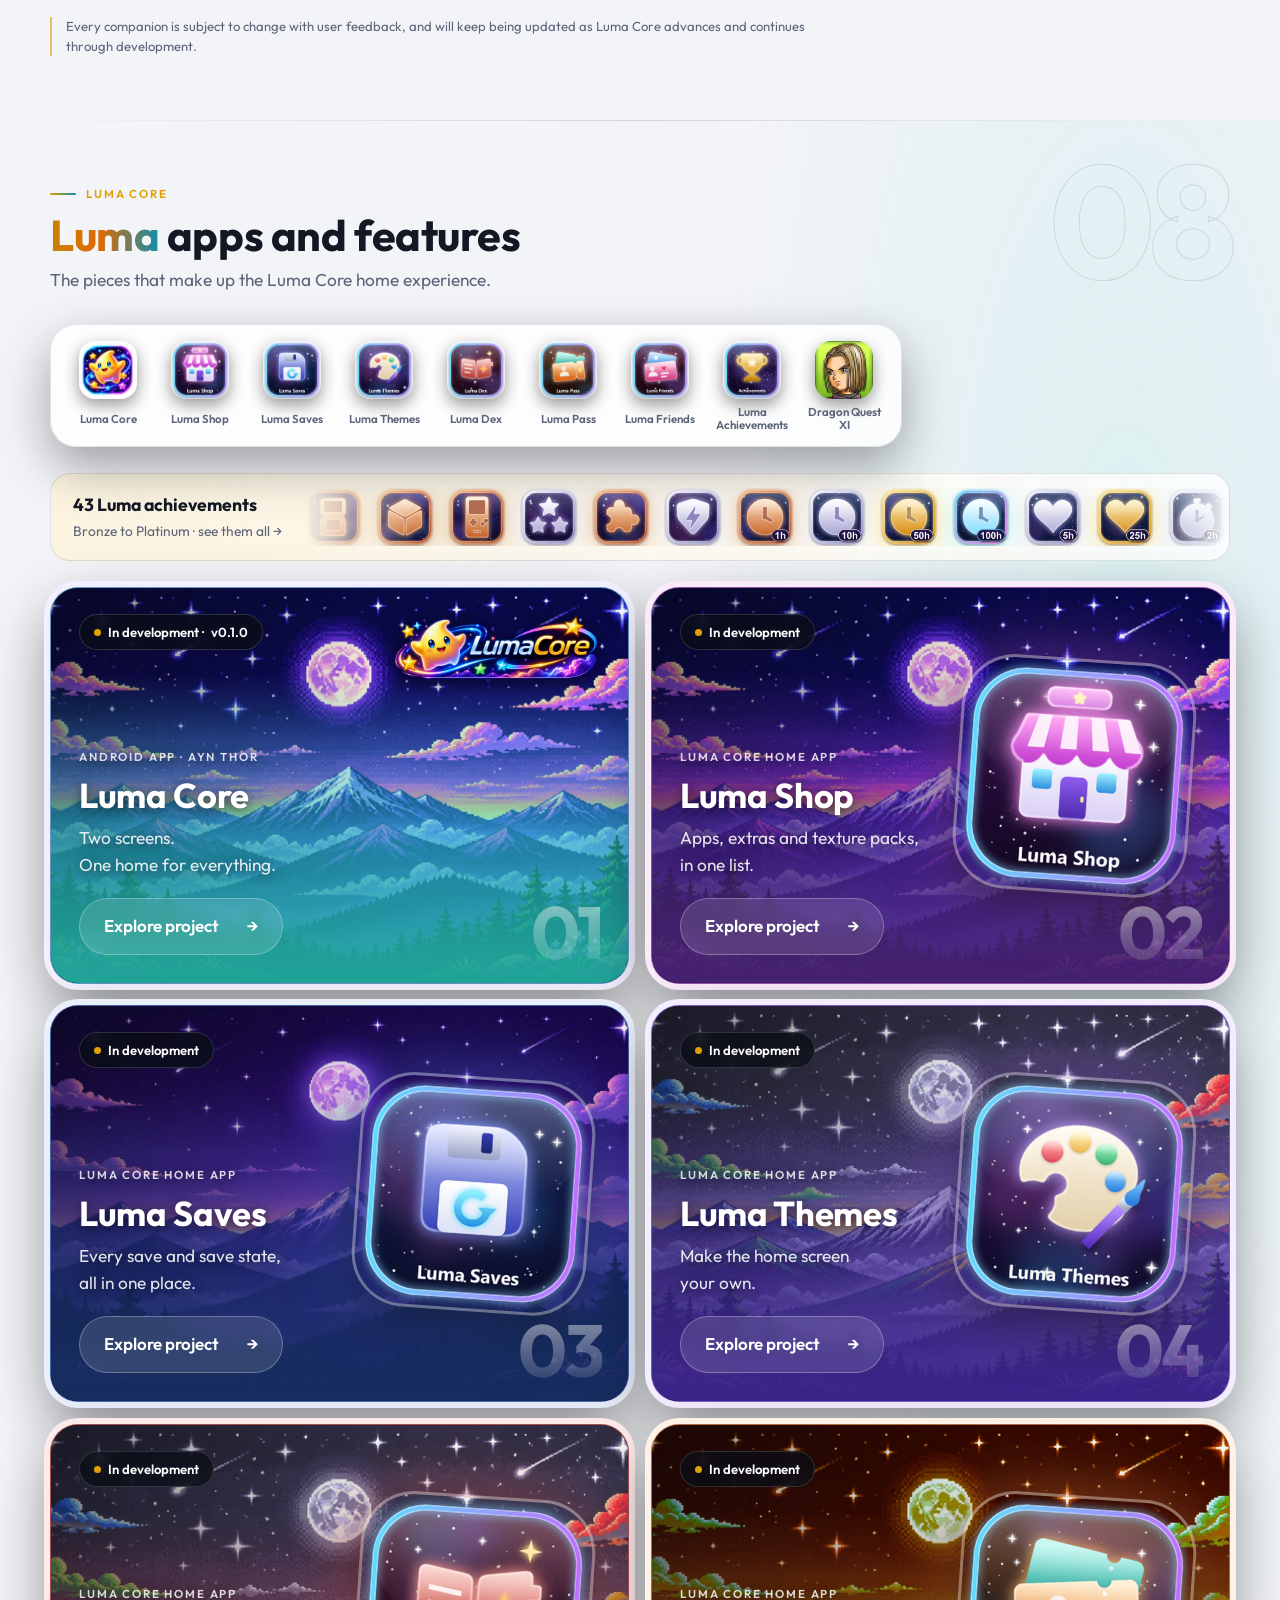
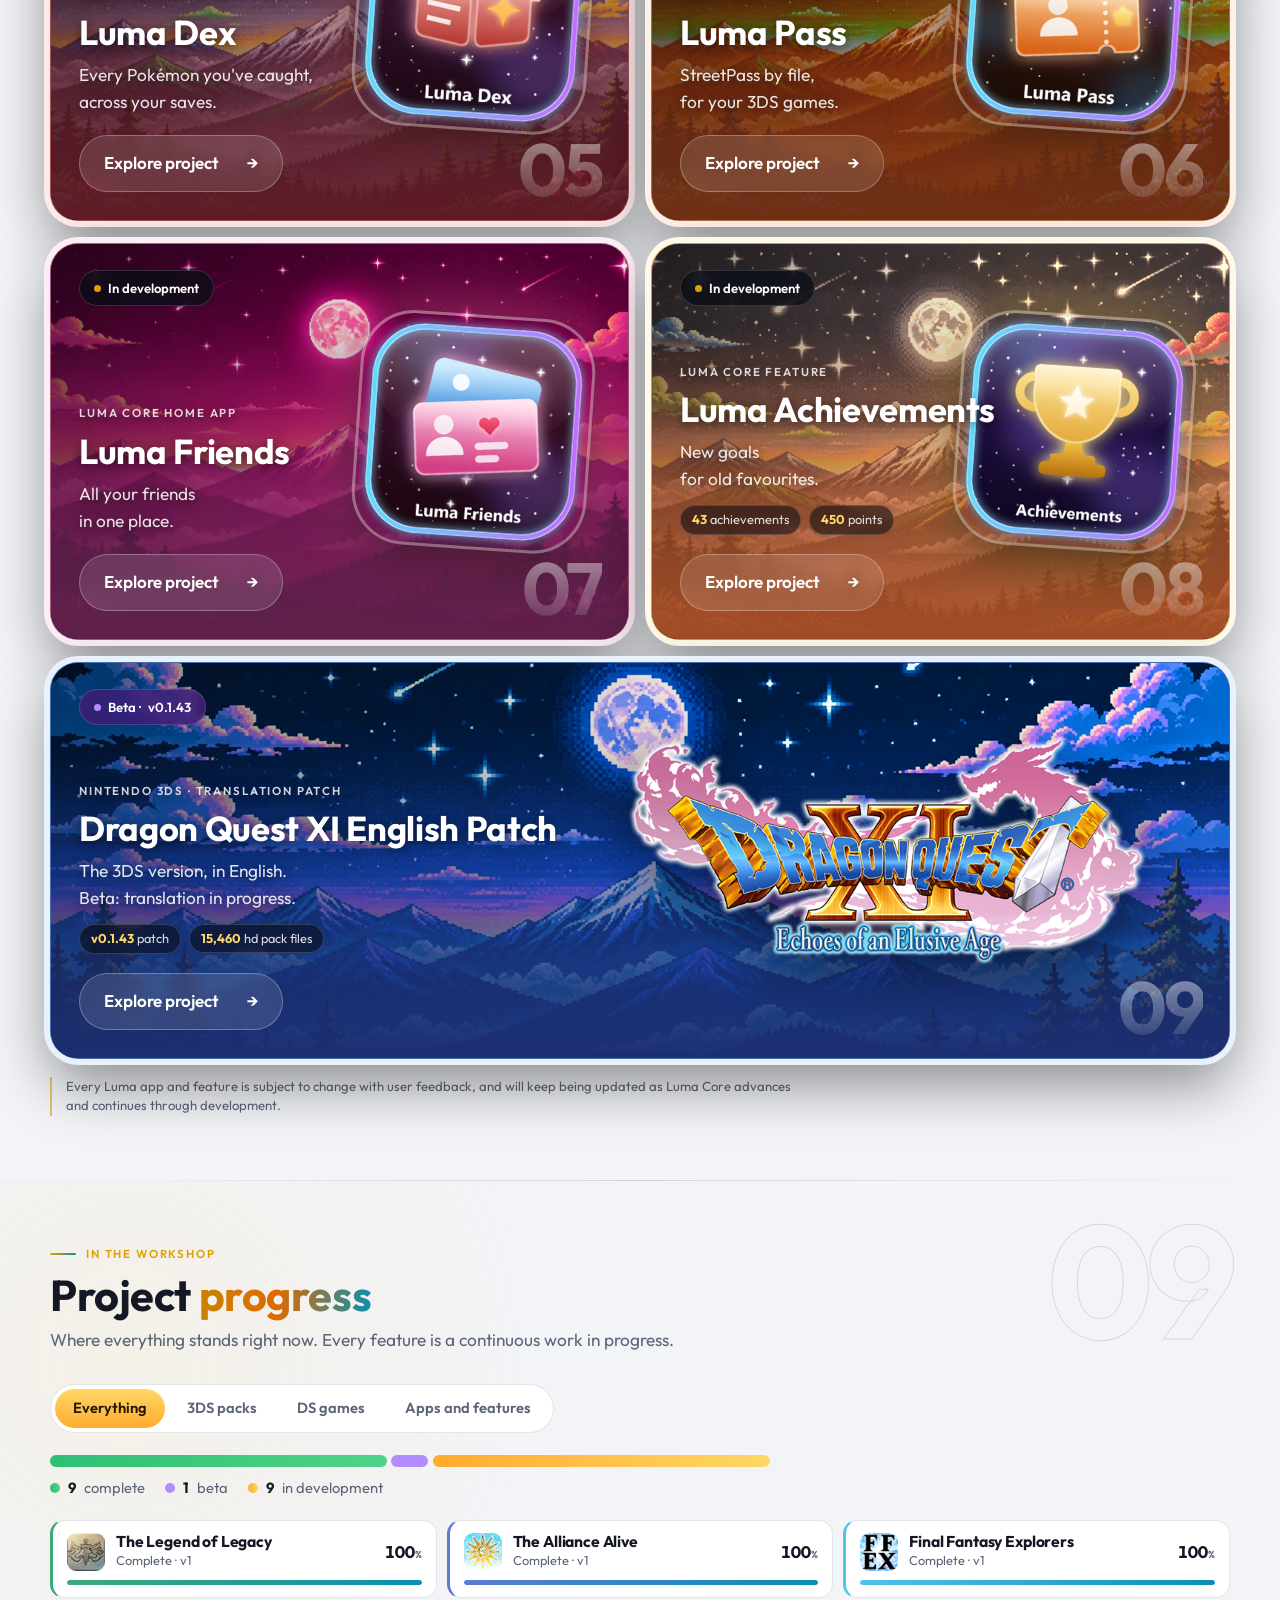
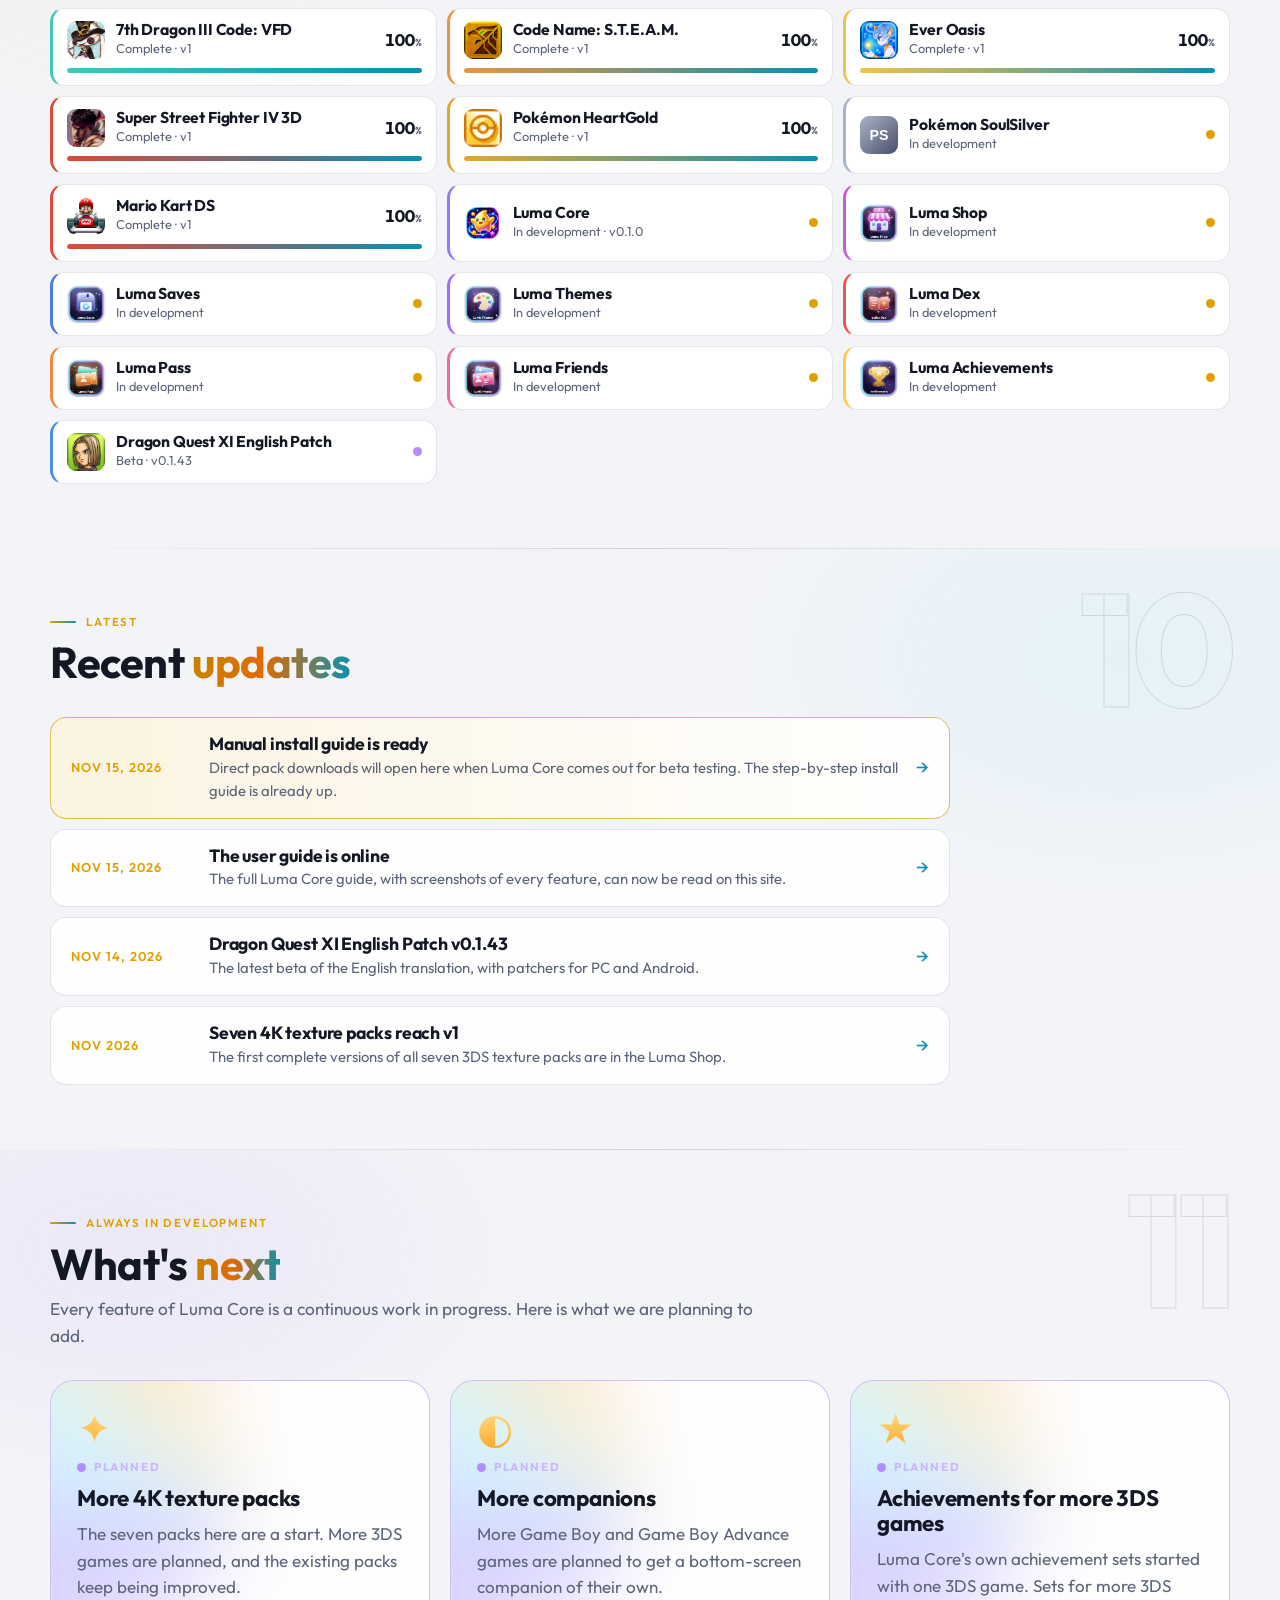
==== commit d3f98d31: "Opening screen refined: crest, lettering, frame, shine, and the DQXI patch Co-Authored-By: Claude Fa" ====
--- a/index.html
+++ b/index.html
@@ -15,7 +15,7 @@
   <meta name="description" content="Luma Core: a dual-screen home for your 3DS library, plus 4K texture packs.">
   <link rel="preconnect" href="https://fonts.googleapis.com">
   <link rel="preconnect" href="https://fonts.gstatic.com" crossorigin>
-  <link href="https://fonts.googleapis.com/css2?family=Outfit:wght@300;400;600;700&display=swap" rel="stylesheet">
+  <link href="https://fonts.googleapis.com/css2?family=Outfit:wght@300;400;600;700&family=Cinzel:wght@500;700&display=swap" rel="stylesheet">
   <link rel="stylesheet" href="css/styles.css">
 </head>
 <body>
@@ -30,12 +30,20 @@
   </script>
   <div class="gate" id="gate" role="dialog" aria-modal="true" aria-label="Mage's Arcane Gazette presents Luma Core">
     <div class="gate-stars" aria-hidden="true"></div>
+    <div class="gate-frame" aria-hidden="true"><i></i><i></i><i></i><i></i></div>
     <div class="gate-inner">
-      <img class="gate-gazette" src="img/gazette-logo.webp" alt="Mage's Arcane Gazette" width="760" height="760">
+      <div class="gate-crest"><img class="gate-gazette" src="img/gazette-logo.webp" alt="" width="760" height="760"></div>
       <p class="gate-by">Mage's Arcane Gazette</p>
+      <p class="gate-motto">News, nonsense &amp; questionable engineering</p>
       <p class="gate-presents"><span>presents</span></p>
-      <img class="gate-luma" src="img/logo-banner.png" alt="Luma Core" width="1100" height="367">
+      <div class="gate-hero"><img class="gate-luma" src="img/logo-banner.png" alt="Luma Core" width="1100" height="367"><span class="gate-shine" aria-hidden="true"></span></div>
+      <p class="gate-tag">A 3DS-style Home for your dual-screen handheld</p>
       <button type="button" class="btn primary gate-enter" id="gateEnter">Enter <span aria-hidden="true">→</span></button>
+      <a class="gate-also" href="project.html?id=dqxi-english-patch">
+        <img src="img/icon-dqxi.png" alt="" width="44" height="44">
+        <span><small>Also from the Gazette</small><b>Dragon Quest XI English Patch</b></span>
+        <em>Beta</em>
+      </a>
       <p class="gate-hint">Click anywhere, or press Enter</p>
     </div>
   </div>
--- a/css/styles.css
+++ b/css/styles.css
@@ -1752,47 +1752,105 @@
    ===================================================================== */
 .gate { display: none; }
 html.gate-on { overflow: hidden; }
-html.gate-on .gate { position: fixed; inset: 0; z-index: 1000; display: grid; place-items: center; padding: 24px; overflow: hidden; cursor: pointer; color: #f0f3ff;
-  background: radial-gradient(900px 600px at 22% 12%, rgba(106, 61, 240, 0.42), transparent 70%), radial-gradient(800px 560px at 88% 30%, rgba(57, 215, 255, 0.16), transparent 70%),
-    radial-gradient(760px 520px at 50% 108%, rgba(255, 171, 46, 0.2), transparent 70%), #0a0c13; }
-.gate-stars { position: absolute; inset: -20%; opacity: 0.8;
+html.gate-on .gate { position: fixed; inset: 0; z-index: 1000; display: grid; place-items: center; padding: 34px 24px; overflow: hidden; cursor: pointer; color: #f0f3ff;
+  background: radial-gradient(60% 50% at 50% 30%, rgba(255, 190, 90, 0.10), transparent 70%), radial-gradient(70% 60% at 50% 74%, rgba(122, 86, 255, 0.26), transparent 70%),
+    radial-gradient(900px 600px at 12% 6%, rgba(106, 61, 240, 0.38), transparent 70%), radial-gradient(800px 560px at 92% 24%, rgba(57, 215, 255, 0.13), transparent 70%),
+    radial-gradient(120% 90% at 50% 50%, transparent 55%, rgba(0, 0, 0, 0.55)), #0a0c13; }
+.gate-stars { position: absolute; inset: -20%; opacity: 0.85;
   background-image: radial-gradient(1.2px 1.2px at 12% 18%, #fff 50%, transparent 51%), radial-gradient(1px 1px at 28% 64%, #fff 50%, transparent 51%), radial-gradient(1.4px 1.4px at 44% 32%, #ffe9a3 50%, transparent 51%),
     radial-gradient(1px 1px at 61% 78%, #fff 50%, transparent 51%), radial-gradient(1.3px 1.3px at 73% 22%, #9ff0ff 50%, transparent 51%), radial-gradient(1px 1px at 86% 58%, #fff 50%, transparent 51%),
     radial-gradient(1px 1px at 7% 84%, #fff 50%, transparent 51%), radial-gradient(1.2px 1.2px at 93% 9%, #fff 50%, transparent 51%), radial-gradient(1px 1px at 52% 52%, #e6ccff 50%, transparent 51%);
   background-size: 420px 420px, 360px 360px, 520px 520px, 300px 300px, 460px 460px, 380px 380px, 340px 340px, 500px 500px, 280px 280px; }
-.gate-inner { position: relative; display: grid; justify-items: center; gap: 0; text-align: center; max-width: 760px; }
-.gate-gazette { width: min(380px, 40vh, 66vw); height: auto; border-radius: 50%; box-shadow: 0 0 0 1px rgba(255, 215, 120, 0.35), 0 0 70px rgba(255, 190, 90, 0.35), 0 30px 70px rgba(0, 0, 0, 0.6); }
-.gate-by { margin-top: 22px; font-family: Georgia, "Times New Roman", serif; font-size: clamp(1.25rem, 3.2vw, 1.9rem); letter-spacing: 0.06em; color: #ffe2a0; text-shadow: 0 0 24px rgba(255, 190, 90, 0.45); }
-.gate-presents { margin: 10px 0 6px; display: flex; align-items: center; gap: 16px; font-size: 0.86rem; letter-spacing: 0.42em; text-transform: uppercase; color: #aab2cc; padding-left: 0.42em; }
-.gate-presents::before, .gate-presents::after { content: ""; width: clamp(40px, 12vw, 110px); height: 1px; background: linear-gradient(90deg, transparent, #ffab2e); }
+
+/* a thin gold frame with a star in each corner, like a title card */
+.gate-frame { position: absolute; inset: clamp(10px, 2.2vmin, 26px); border-radius: 26px; border: 1px solid rgba(255, 215, 120, 0.22); box-shadow: inset 0 0 0 5px rgba(10, 12, 19, 0.0), inset 0 0 60px rgba(255, 190, 90, 0.05); pointer-events: none; }
+.gate-frame i { position: absolute; width: 26px; height: 26px; display: grid; place-items: center; font-style: normal; color: #ffd98a; background: #0c0e17; border-radius: 50%; font-size: 0.9rem; text-shadow: 0 0 12px rgba(255, 190, 90, 0.9); }
+.gate-frame i::before { content: "✦"; }
+.gate-frame i:nth-child(1) { left: -13px; top: -13px; } .gate-frame i:nth-child(2) { right: -13px; top: -13px; }
+.gate-frame i:nth-child(3) { left: -13px; bottom: -13px; } .gate-frame i:nth-child(4) { right: -13px; bottom: -13px; }
+
+.gate-inner { position: relative; display: grid; justify-items: center; text-align: center; width: min(720px, 100%); }
+
+/* the Gazette's crest: the smaller of the two marks, with a slow shimmering halo */
+.gate-crest { position: relative; width: min(280px, 23vh, 54vw); aspect-ratio: 1; border-radius: 50%; isolation: isolate; }
+.gate-crest::before { content: ""; position: absolute; inset: -5px; z-index: -1; border-radius: 50%;
+  background: conic-gradient(from 0deg, #8a5a12, #ffe9a3 12%, #b9791c 26%, #fff3c4 42%, #8a5a12 58%, #ffd766 74%, #b9791c 88%, #8a5a12); }
+.gate-crest::after { content: ""; position: absolute; inset: -34px; z-index: -2; border-radius: 50%; background: radial-gradient(circle, rgba(255, 190, 90, 0.42), transparent 68%); }
+.gate-gazette { display: block; width: 100%; height: 100%; border-radius: 50%; box-shadow: 0 18px 50px rgba(0, 0, 0, 0.6); }
+
+.gate-by { margin-top: clamp(14px, 2.2vh, 24px); font-family: "Cinzel", Georgia, serif; font-weight: 700; font-size: clamp(1.15rem, 2.6vh, 1.7rem); letter-spacing: 0.14em; text-transform: uppercase; padding-left: 0.14em;
+  background: linear-gradient(180deg, #fff3c4, #ffc85a 55%, #c98a2b); -webkit-background-clip: text; background-clip: text; color: transparent; filter: drop-shadow(0 0 14px rgba(255, 190, 90, 0.35)); }
+.gate-motto { margin-top: 4px; font-family: Georgia, "Times New Roman", serif; font-style: italic; font-size: clamp(0.8rem, 1.6vh, 0.98rem); color: #b9a98a; }
+.gate-presents { margin: clamp(14px, 2.6vh, 28px) 0 clamp(8px, 1.6vh, 16px); display: flex; align-items: center; gap: 16px; font-family: "Cinzel", Georgia, serif; font-weight: 500; font-size: 0.82rem; letter-spacing: 0.5em; text-transform: uppercase; color: #cfd6ee; }
+.gate-presents span { padding-left: 0.5em; }
+.gate-presents::before, .gate-presents::after { content: ""; width: clamp(50px, 14vw, 150px); height: 1px; background: linear-gradient(90deg, transparent, #ffab2e 80%, #fff3c4); }
 .gate-presents::after { transform: scaleX(-1); }
-.gate-luma { width: min(560px, 84vw); height: auto; filter: drop-shadow(0 0 40px rgba(122, 86, 255, 0.55)); }
-.gate-enter { margin-top: 10px; padding-inline: 34px; font-size: 1.05rem; }
-.gate-hint { margin-top: 14px; font-size: 0.82rem; color: #8c94b0; }
-@media (max-height: 720px) { .gate-gazette { width: min(200px, 30vh); } .gate-by { margin-top: 12px; } .gate-hint { display: none; } }
+
+/* Luma Core: the star of the screen */
+.gate-hero { position: relative; width: min(640px, 88vw, 78vh); filter: drop-shadow(0 0 46px rgba(122, 86, 255, 0.6)) drop-shadow(0 16px 30px rgba(0, 0, 0, 0.5)); }
+.gate-luma { display: block; width: 100%; height: auto; }
+.gate-shine { position: absolute; inset: 0; pointer-events: none; opacity: 0;
+  background: linear-gradient(105deg, transparent 42%, rgba(255, 255, 255, 0.85) 50%, transparent 58%) no-repeat; background-size: 260% 100%; background-position: 130% 0;
+  -webkit-mask: url("../img/logo-banner.png") center / contain no-repeat; mask: url("../img/logo-banner.png") center / contain no-repeat; mix-blend-mode: screen; }
+.gate-tag { margin-top: clamp(4px, 1vh, 10px); font-size: clamp(0.95rem, 2.1vh, 1.2rem); font-weight: 600; color: #cfd6ee; }
+.gate-enter { position: relative; margin-top: clamp(16px, 3vh, 30px); padding: 14px 40px; font-size: 1.08rem; letter-spacing: 0.04em; }
+.gate-enter::after { content: ""; position: absolute; inset: -2px; border-radius: inherit; border: 2px solid rgba(255, 200, 100, 0.8); opacity: 0; pointer-events: none; }
+.gate-hint { margin-top: 14px; font-size: 0.8rem; letter-spacing: 0.04em; color: #7e87a6; }
+@media (max-height: 640px) { .gate-motto, .gate-hint { display: none; } .gate-crest { width: min(150px, 22vh); } }
+@media (max-width: 520px) { .gate-by { letter-spacing: 0.08em; } .gate-presents { letter-spacing: 0.36em; } }
 
 @media (prefers-reduced-motion: no-preference) {
   .gate-stars { animation: gate-drift 90s linear infinite; }
   @keyframes gate-drift { to { transform: translate3d(-6%, -4%, 0); } }
+  .gate-frame { animation: gate-fade 1.6s ease 0.2s backwards; }
+  @keyframes gate-fade { from { opacity: 0; } }
+
   /* the pieces arrive one after another */
   html.gate-on .gate-inner > * { animation: gate-rise 0.9s cubic-bezier(0.2, 0.8, 0.2, 1) backwards; }
-  html.gate-on .gate-gazette { animation: gate-pop 1.1s cubic-bezier(0.2, 0.9, 0.25, 1.1) backwards, gate-glow 4.5s ease-in-out 1.2s infinite alternate; }
-  html.gate-on .gate-by { animation-delay: 0.55s; }
-  html.gate-on .gate-presents { animation-delay: 0.9s; }
-  html.gate-on .gate-luma { animation-delay: 1.25s; }
-  html.gate-on .gate-enter { animation-delay: 1.9s; }
-  html.gate-on .gate-hint { animation-delay: 2.3s; }
-  @keyframes gate-rise { from { opacity: 0; translate: 0 26px; } }
-  @keyframes gate-pop { from { opacity: 0; scale: 0.82; rotate: -6deg; } }
-  @keyframes gate-glow { to { box-shadow: 0 0 0 1px rgba(255, 215, 120, 0.5), 0 0 110px rgba(255, 190, 90, 0.55), 0 30px 70px rgba(0, 0, 0, 0.6); } }
+  html.gate-on .gate-crest { animation: gate-pop 1.1s cubic-bezier(0.2, 0.9, 0.25, 1.1) 0.15s backwards, gate-float 6s ease-in-out 1.4s infinite alternate; }
+  .gate-crest::before { animation: gate-spin 14s linear infinite; }
+  .gate-crest::after { animation: gate-halo 4.5s ease-in-out infinite alternate; }
+  html.gate-on .gate-by { animation-delay: 0.65s; }
+  html.gate-on .gate-motto { animation-delay: 0.85s; }
+  html.gate-on .gate-presents { animation-delay: 1.15s; }
+  html.gate-on .gate-hero { animation: gate-arrive 1.1s cubic-bezier(0.2, 0.9, 0.25, 1.05) 1.5s backwards; }
+  html.gate-on .gate-tag { animation-delay: 2.2s; }
+  html.gate-on .gate-enter { animation-delay: 2.6s; }
+  html.gate-on .gate-hint { animation-delay: 3s; }
+  .gate-shine { animation: gate-shine 5.5s ease-in-out 2.4s infinite; }
+  .gate-enter::after { animation: gate-pulse 2.4s ease-out 3.4s infinite; }
+  @keyframes gate-rise { from { opacity: 0; translate: 0 24px; } }
+  @keyframes gate-pop { from { opacity: 0; scale: 0.8; rotate: -8deg; } }
+  @keyframes gate-arrive { from { opacity: 0; scale: 0.86; translate: 0 18px; } }
+  @keyframes gate-float { to { translate: 0 -8px; } }
+  @keyframes gate-spin { to { rotate: 360deg; } }
+  @keyframes gate-halo { from { opacity: 0.6; scale: 0.94; } to { opacity: 1; scale: 1.08; } }
+  @keyframes gate-shine { 0% { opacity: 0; background-position: 130% 0; } 6% { opacity: 1; } 26% { opacity: 1; background-position: -40% 0; } 30%, 100% { opacity: 0; background-position: -40% 0; } }
+  @keyframes gate-pulse { 0% { opacity: 0.9; scale: 1; } 70%, 100% { opacity: 0; scale: 1.22 1.5; } }
 
   /* leaving: the Gazette steps back, Luma Core comes forward, and the page opens up behind it */
   html.gate-leave .gate { animation: gate-out 1.25s cubic-bezier(0.6, 0, 0.3, 1) forwards; pointer-events: none; }
   html.gate-leave .gate-inner > * { animation: gate-away 0.6s ease forwards; }
-  html.gate-leave .gate-luma { animation: gate-forward 1.15s cubic-bezier(0.5, 0, 0.2, 1) forwards; }
+  html.gate-leave .gate-frame { animation: gate-away 0.5s ease forwards; }
+  html.gate-leave .gate-hero { animation: gate-forward 1.15s cubic-bezier(0.5, 0, 0.2, 1) forwards; }
   @keyframes gate-out { 0%, 35% { opacity: 1; } 100% { opacity: 0; } }
   @keyframes gate-away { to { opacity: 0; translate: 0 -18px; } }
   @keyframes gate-forward { 0% { opacity: 1; scale: 1; } 60% { opacity: 1; } 100% { opacity: 0; scale: 1.9; } }
   html.gate-leave main { animation: gate-page 1.25s cubic-bezier(0.2, 0.8, 0.2, 1) backwards; }
   @keyframes gate-page { from { scale: 0.965; opacity: 0; } }
 }
+
+/* the second project the Gazette presents: a small link to the Dragon Quest XI English Patch */
+.gate-also { margin-top: clamp(14px, 2.6vh, 26px); display: inline-flex; align-items: center; gap: 12px; padding: 8px 16px 8px 8px; border-radius: 16px; text-decoration: none; text-align: left; color: #f0f3ff;
+  border: 1px solid rgba(181, 140, 255, 0.4); background: rgba(22, 26, 44, 0.72); backdrop-filter: blur(6px); transition: translate 0.2s, border-color 0.2s, box-shadow 0.2s; }
+.gate-also:hover, .gate-also:focus-visible { translate: 0 -3px; border-color: #b58cff; box-shadow: 0 12px 30px rgba(122, 86, 255, 0.35); }
+.gate-also img { width: 44px; height: 44px; border-radius: 11px; flex: none; }
+.gate-also span { display: grid; line-height: 1.2; }
+.gate-also small { font-size: 0.7rem; letter-spacing: 0.14em; text-transform: uppercase; color: #b9a98a; }
+.gate-also b { font-size: 0.98rem; }
+.gate-also em { font-style: normal; font-size: 0.68rem; font-weight: 700; letter-spacing: 0.1em; text-transform: uppercase; padding: 3px 9px; border-radius: 999px; color: #1b1033; background: #b58cff; }
+@media (max-height: 700px) { .gate-also small { display: none; } .gate-also img { width: 34px; height: 34px; } }
+@media (prefers-reduced-motion: no-preference) {
+  html.gate-on .gate-also { animation-delay: 3s; }
+  html.gate-on .gate-hint { animation-delay: 3.3s; }
+}
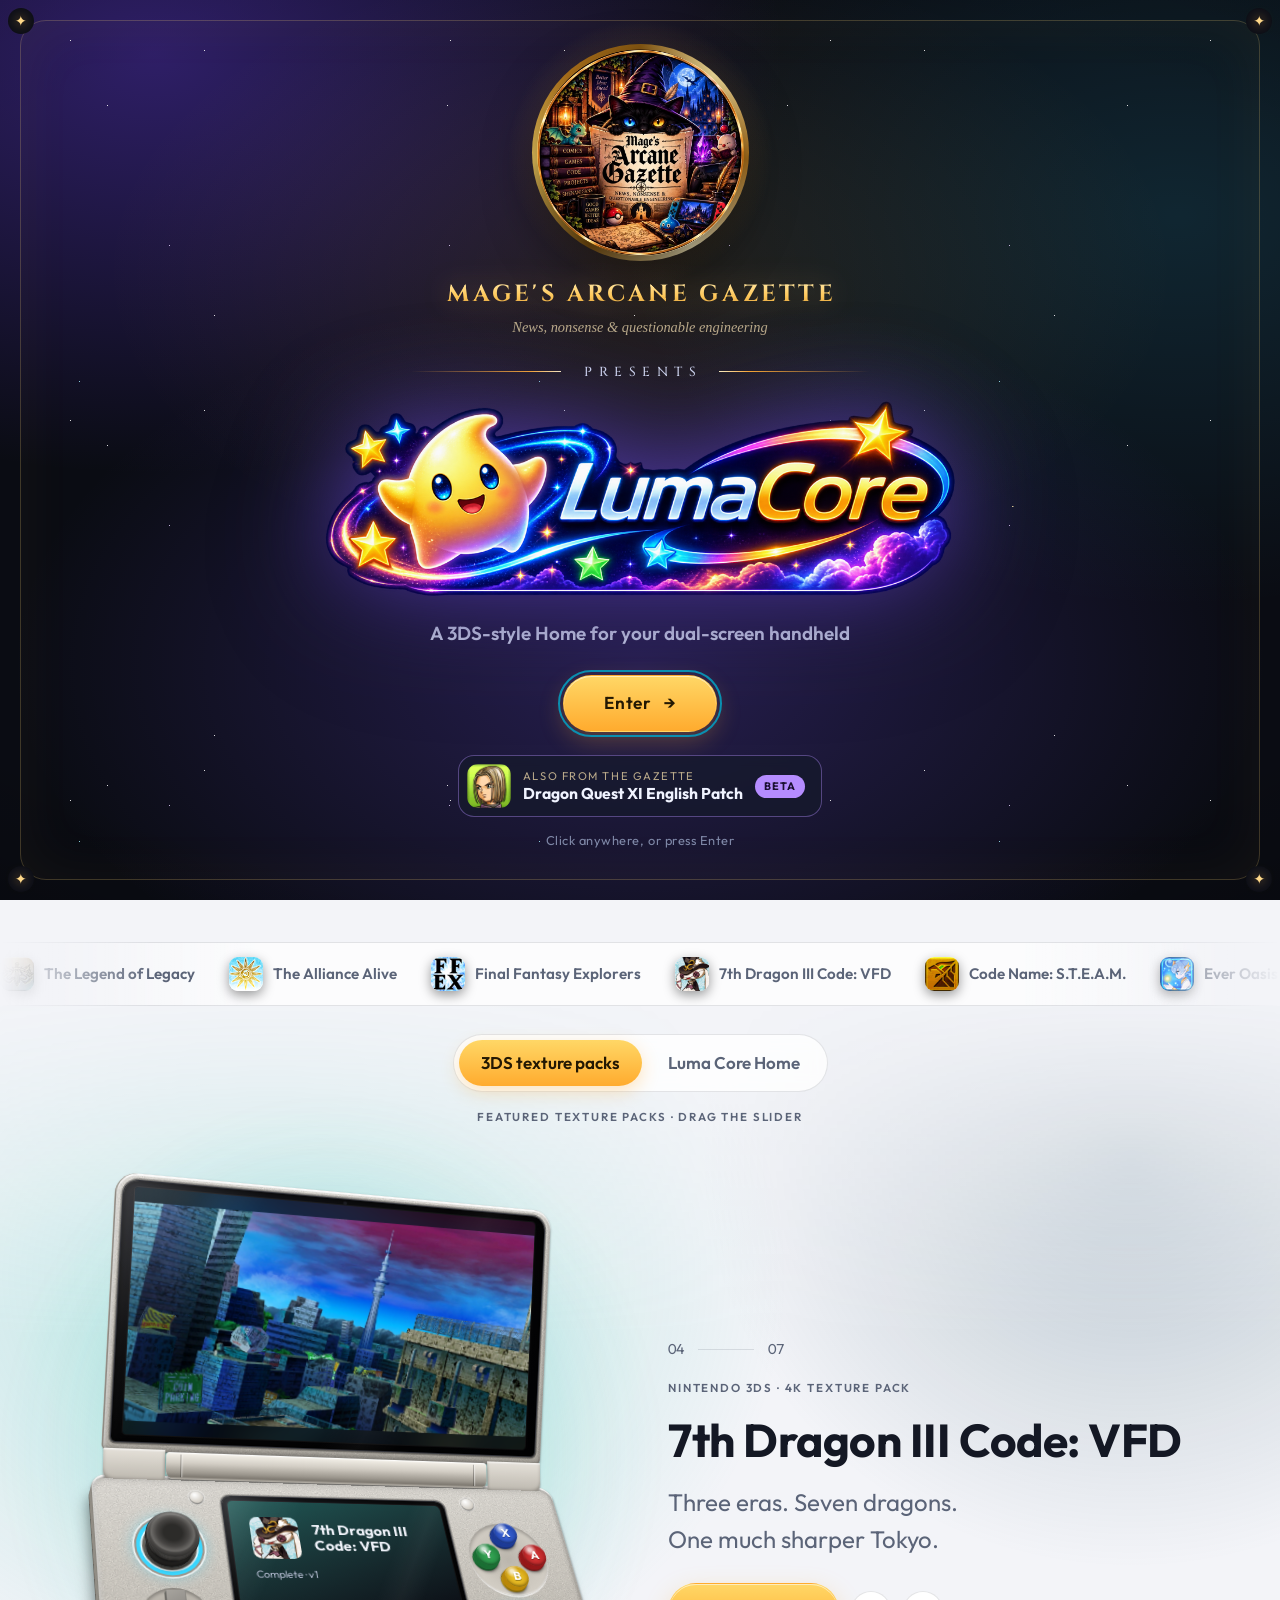
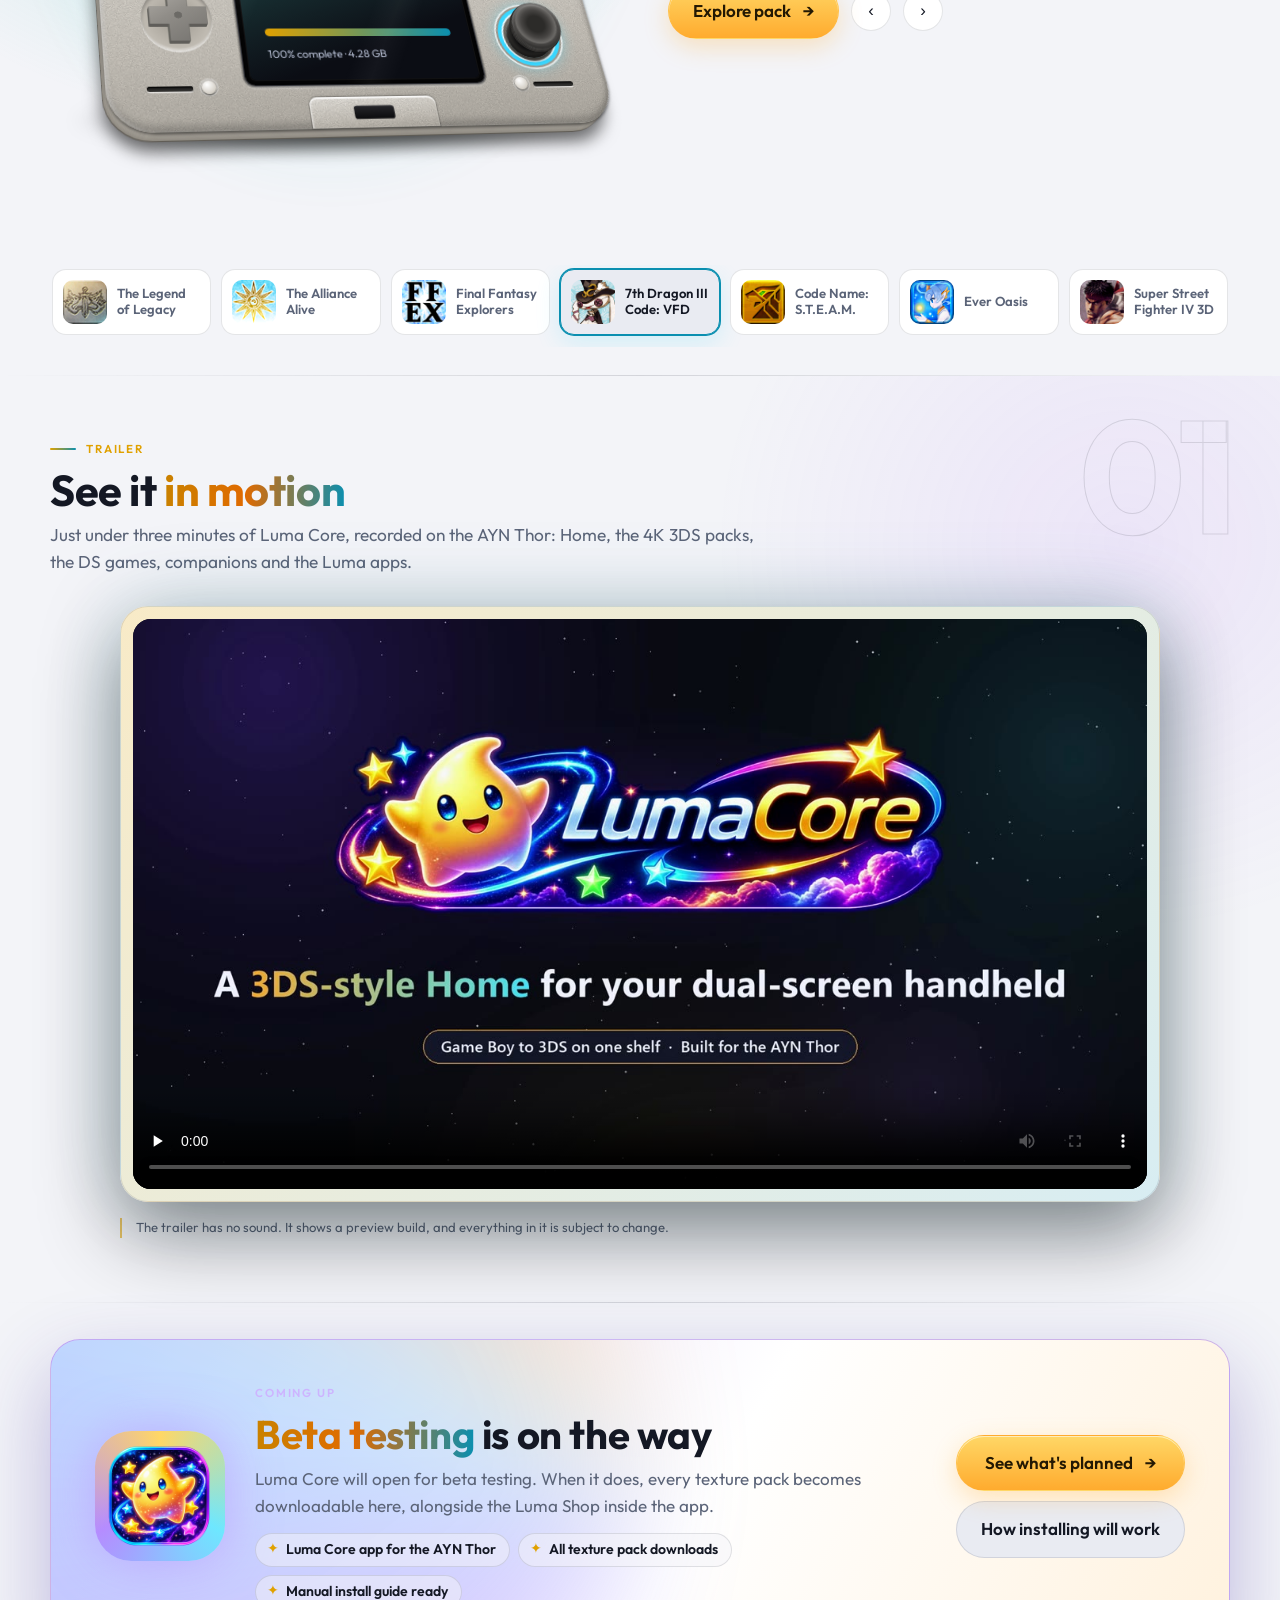
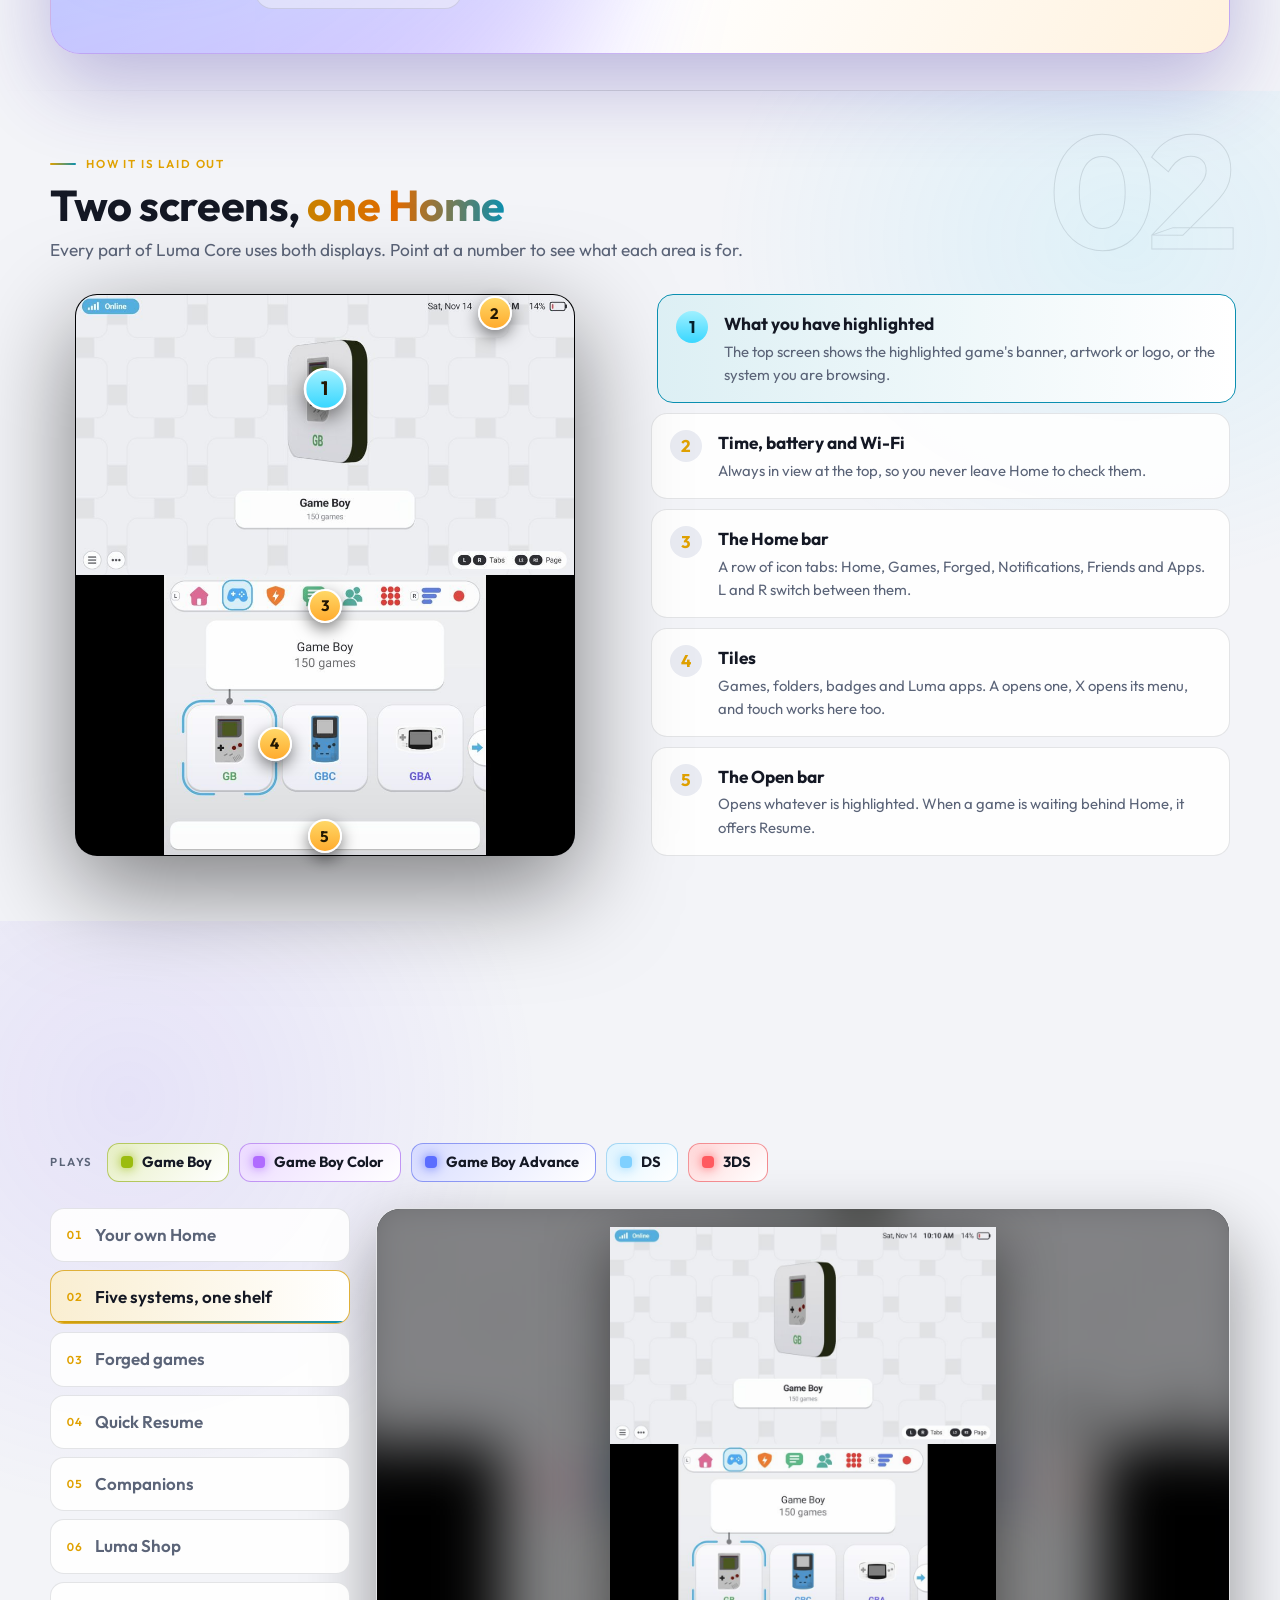
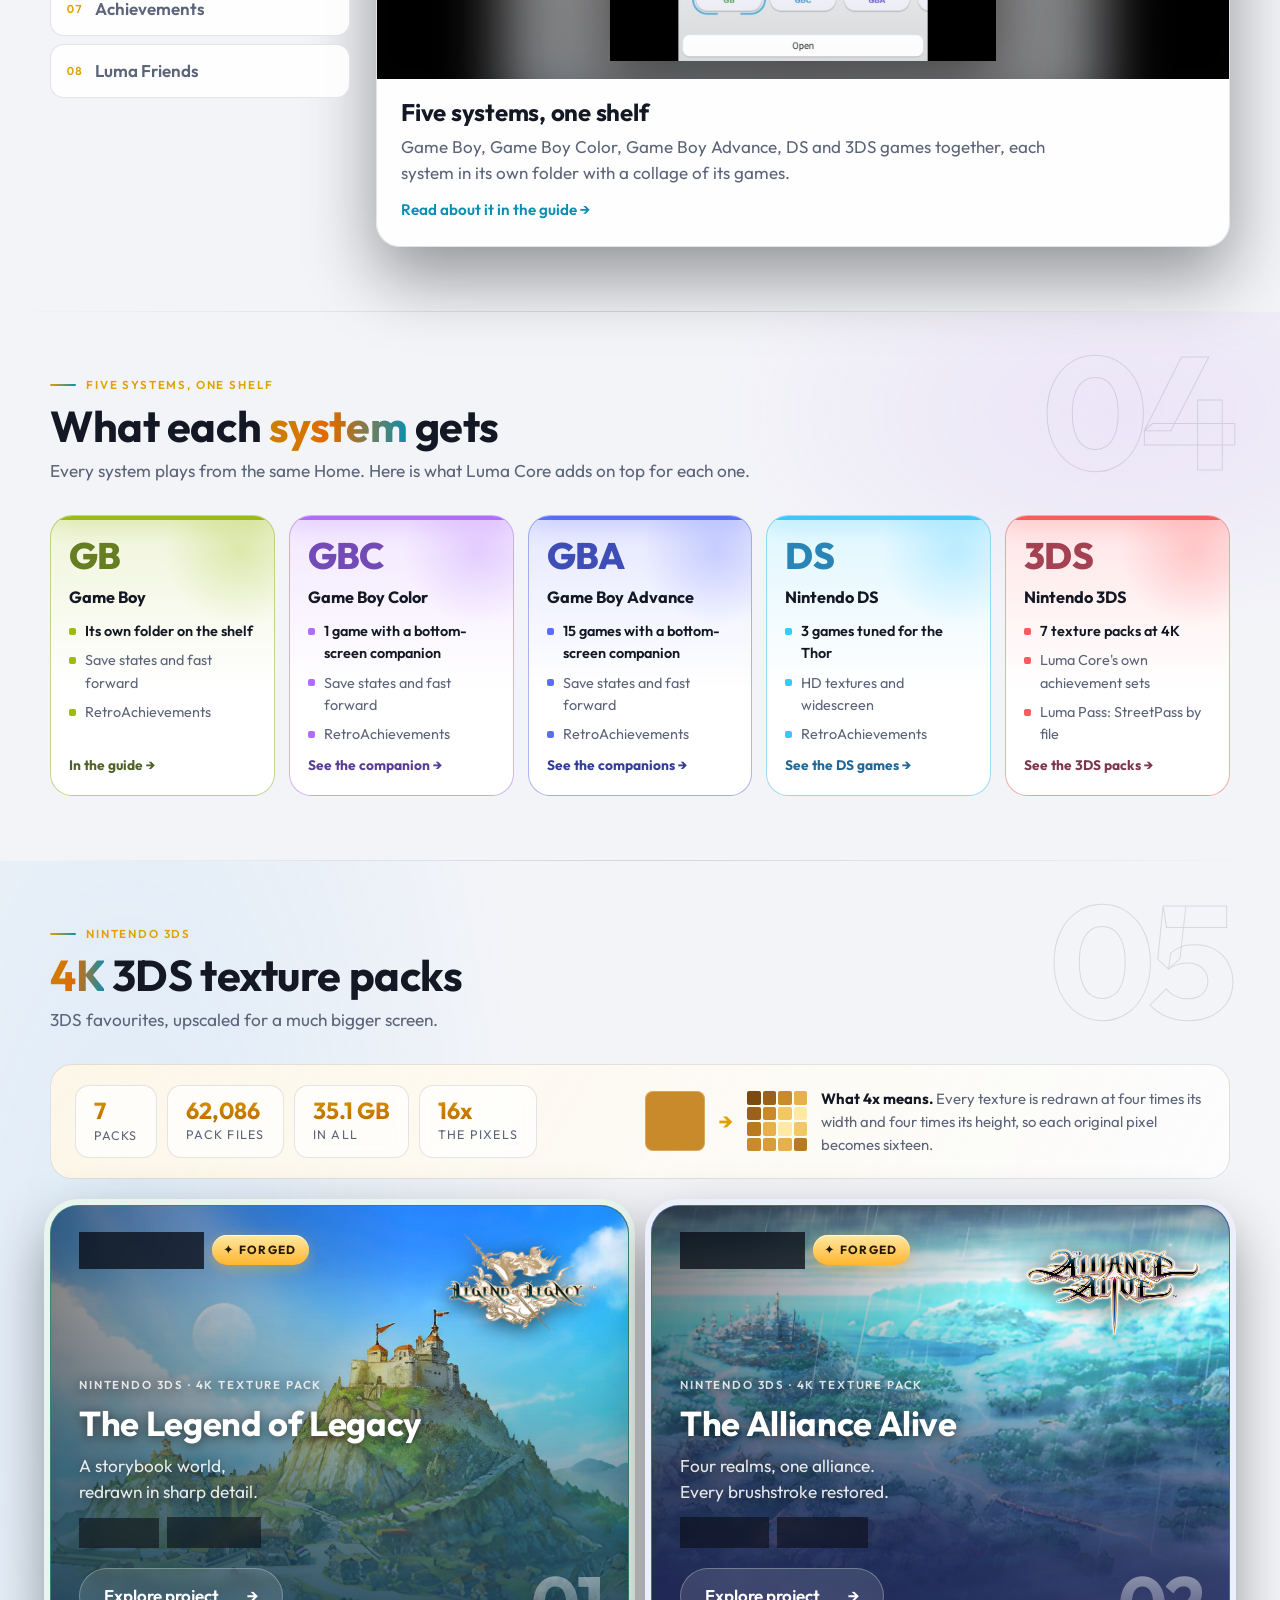
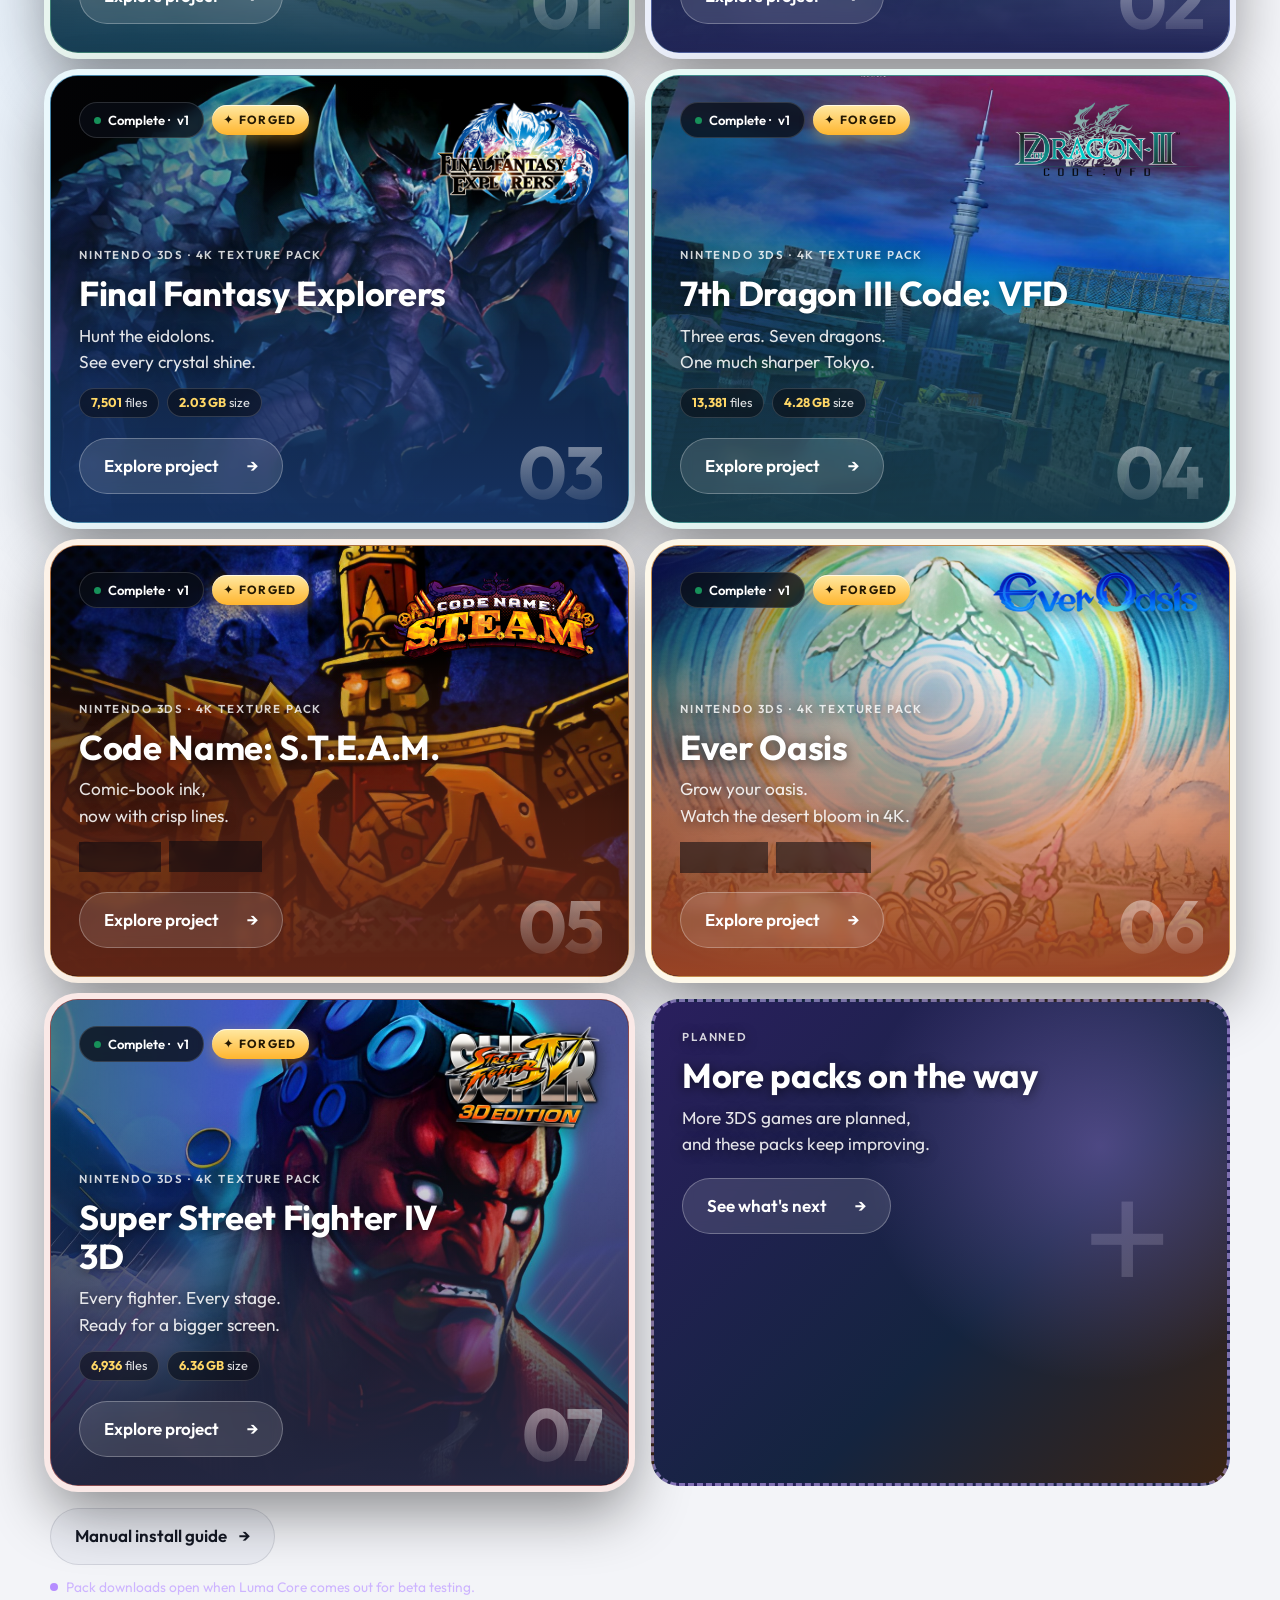
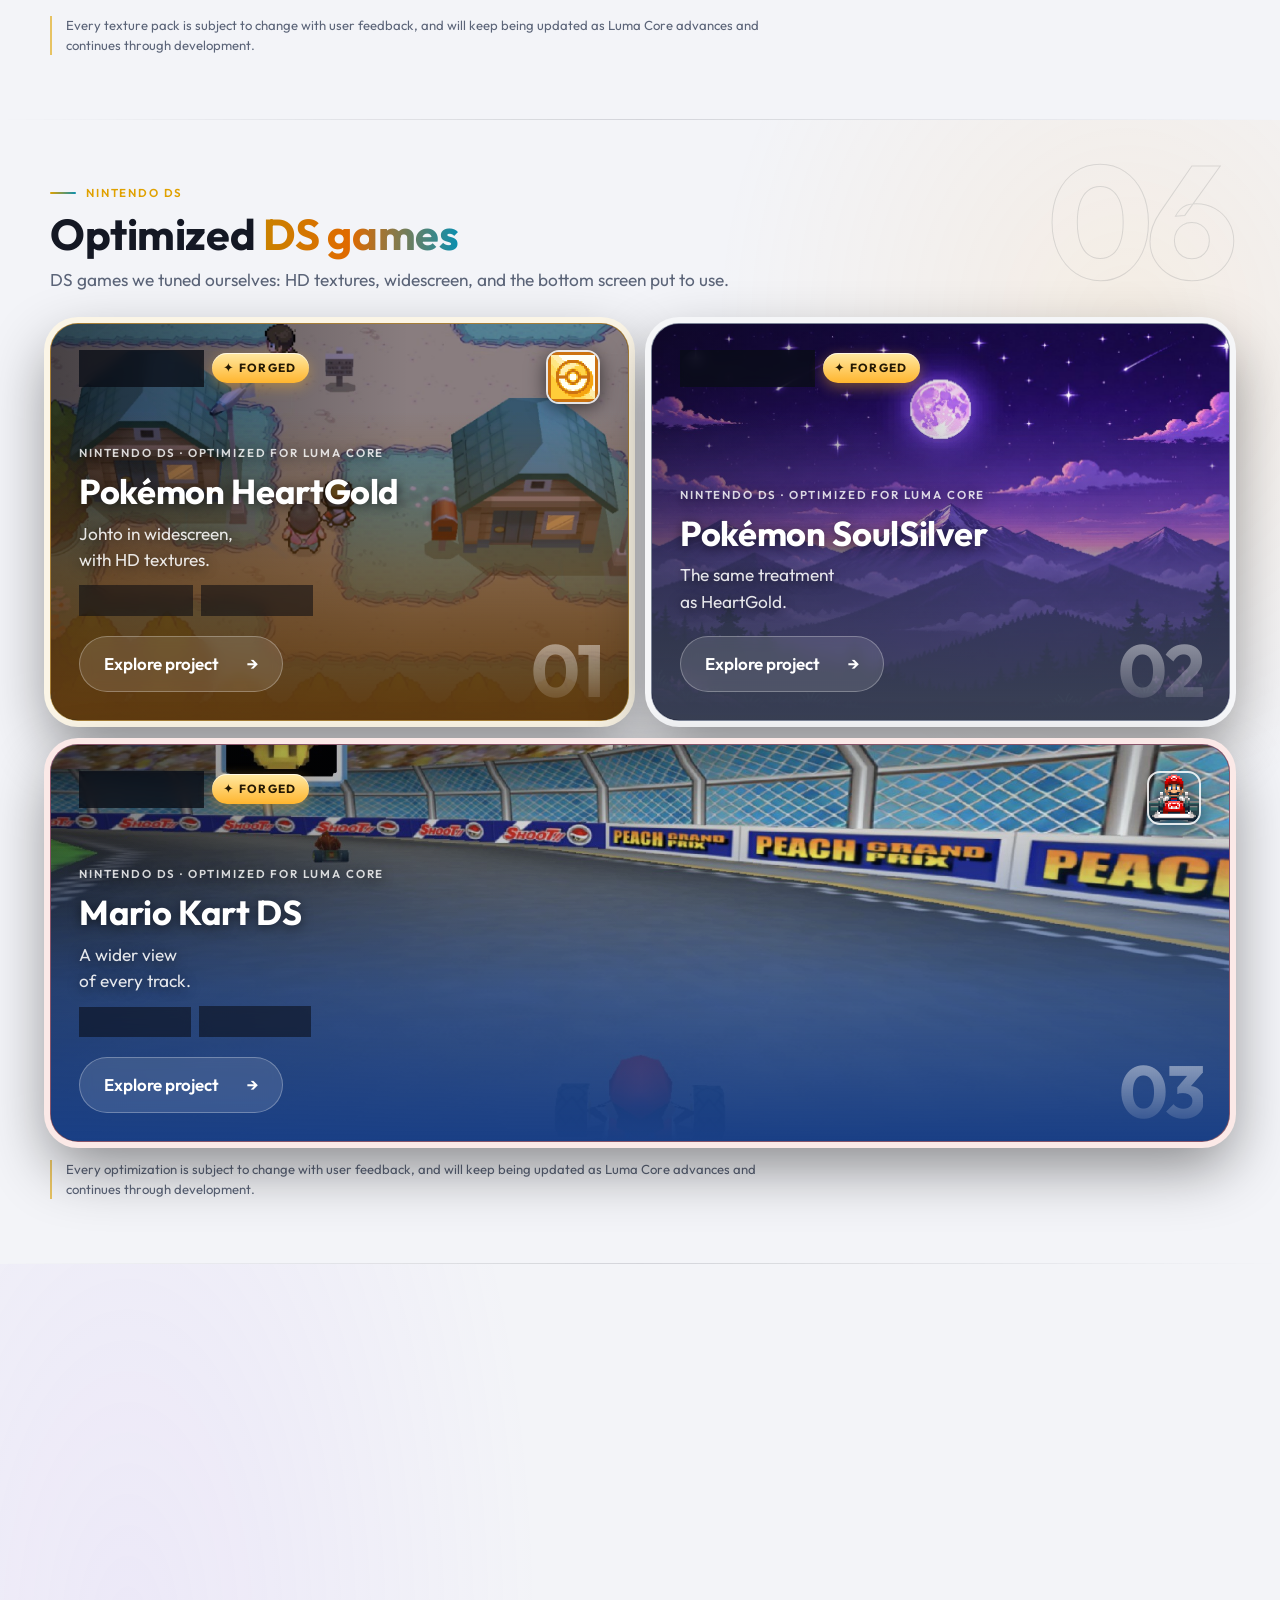
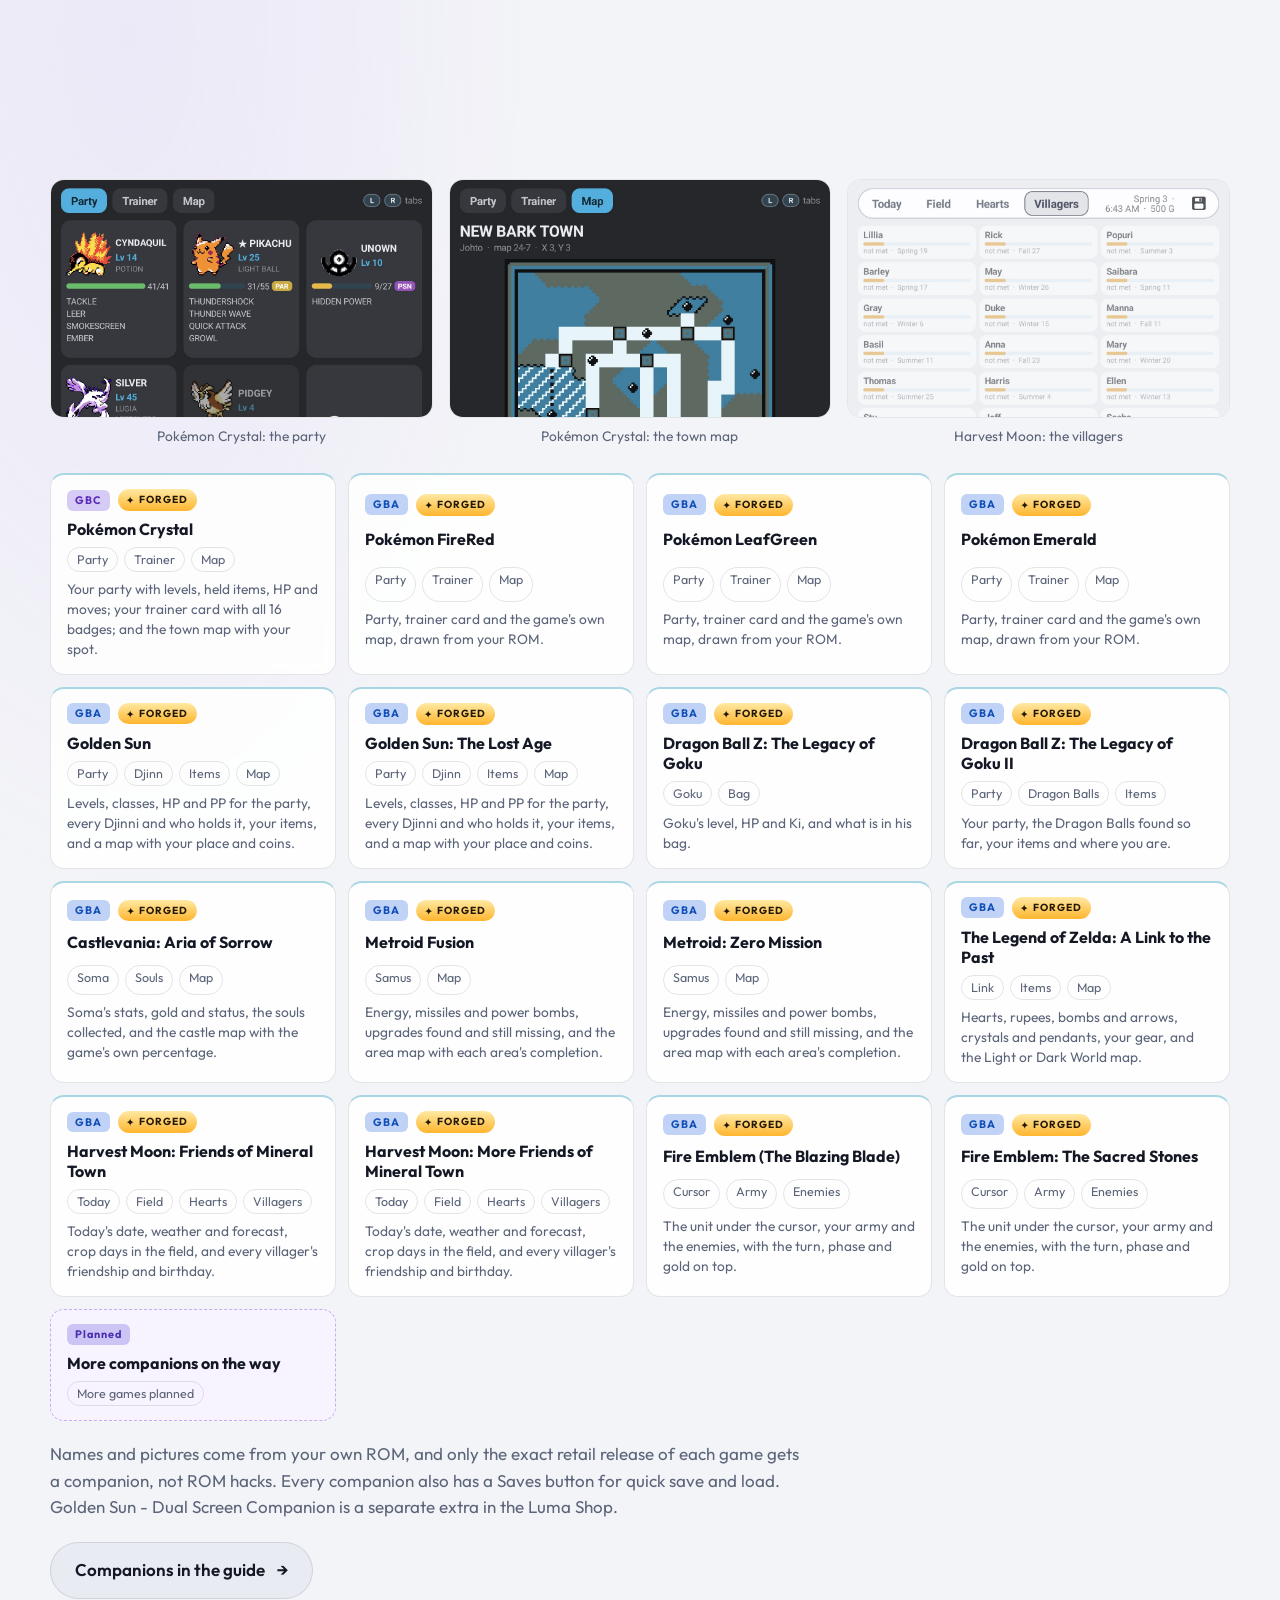
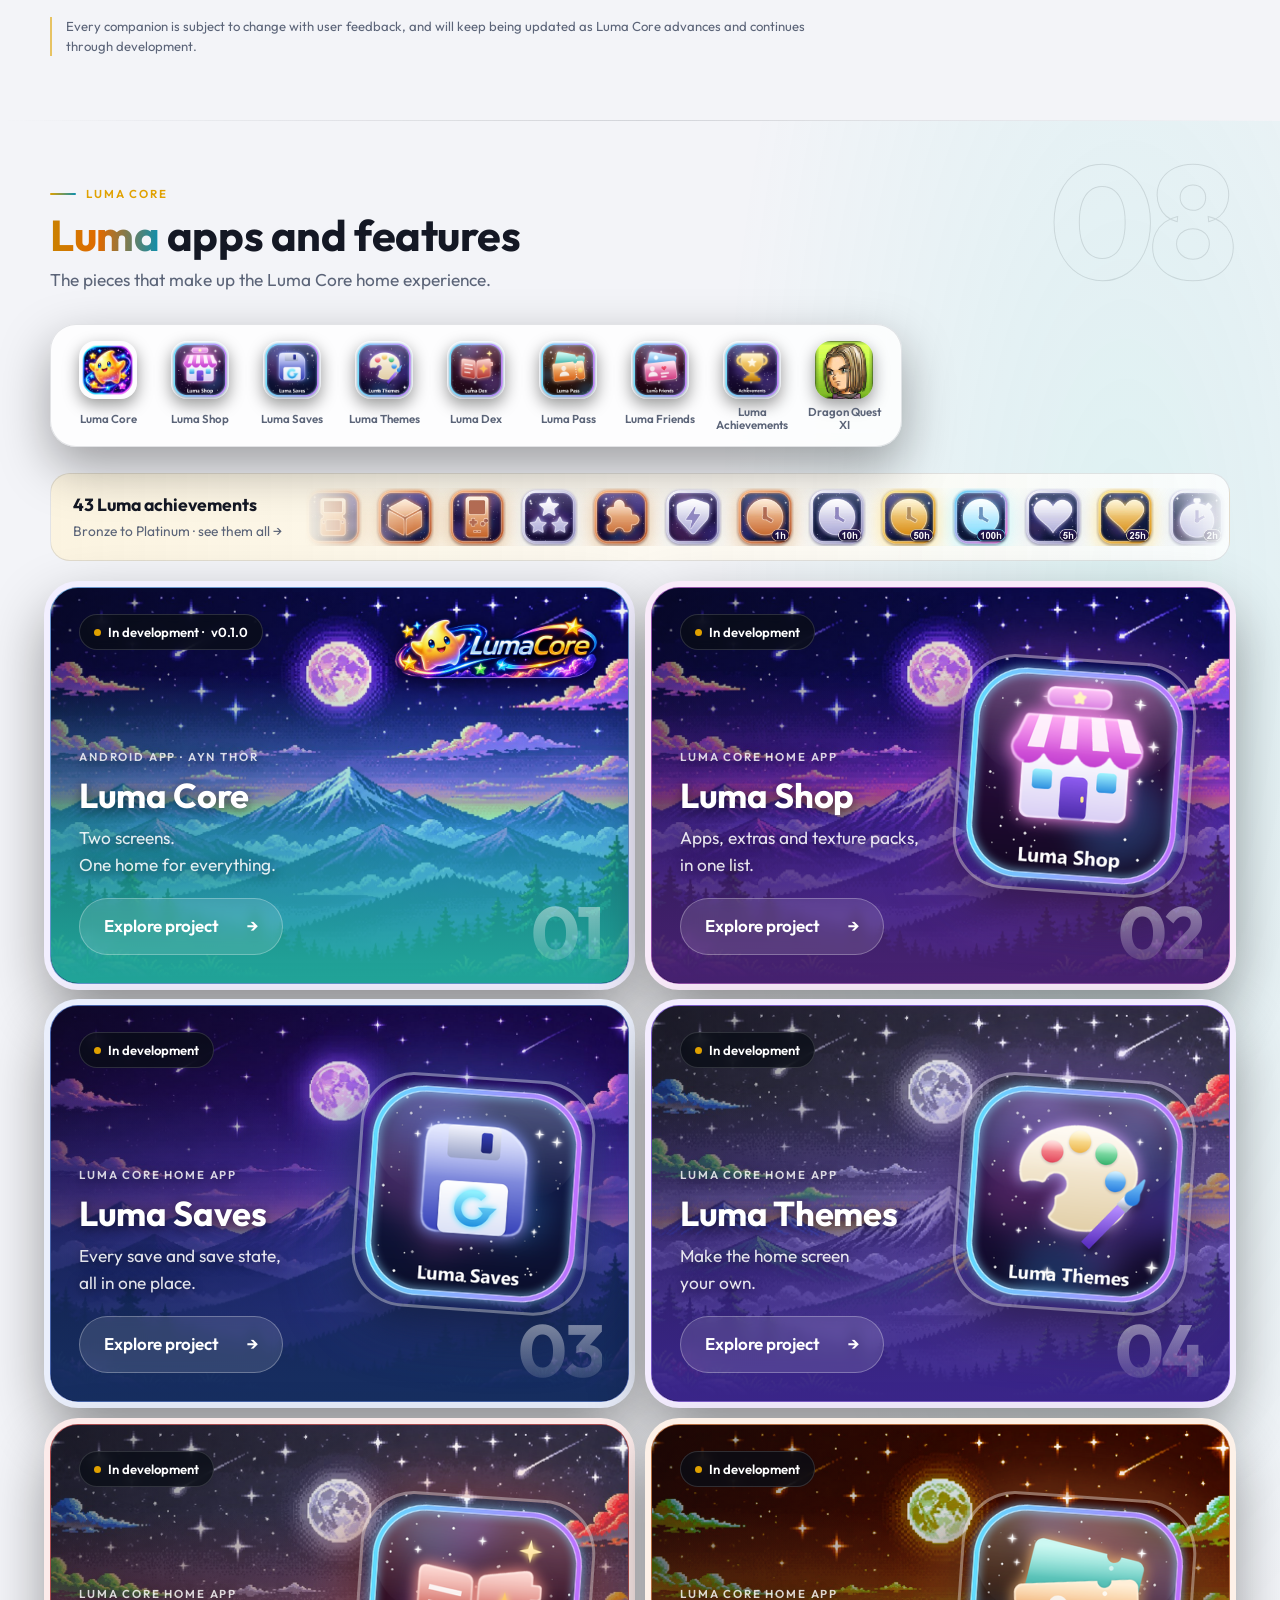
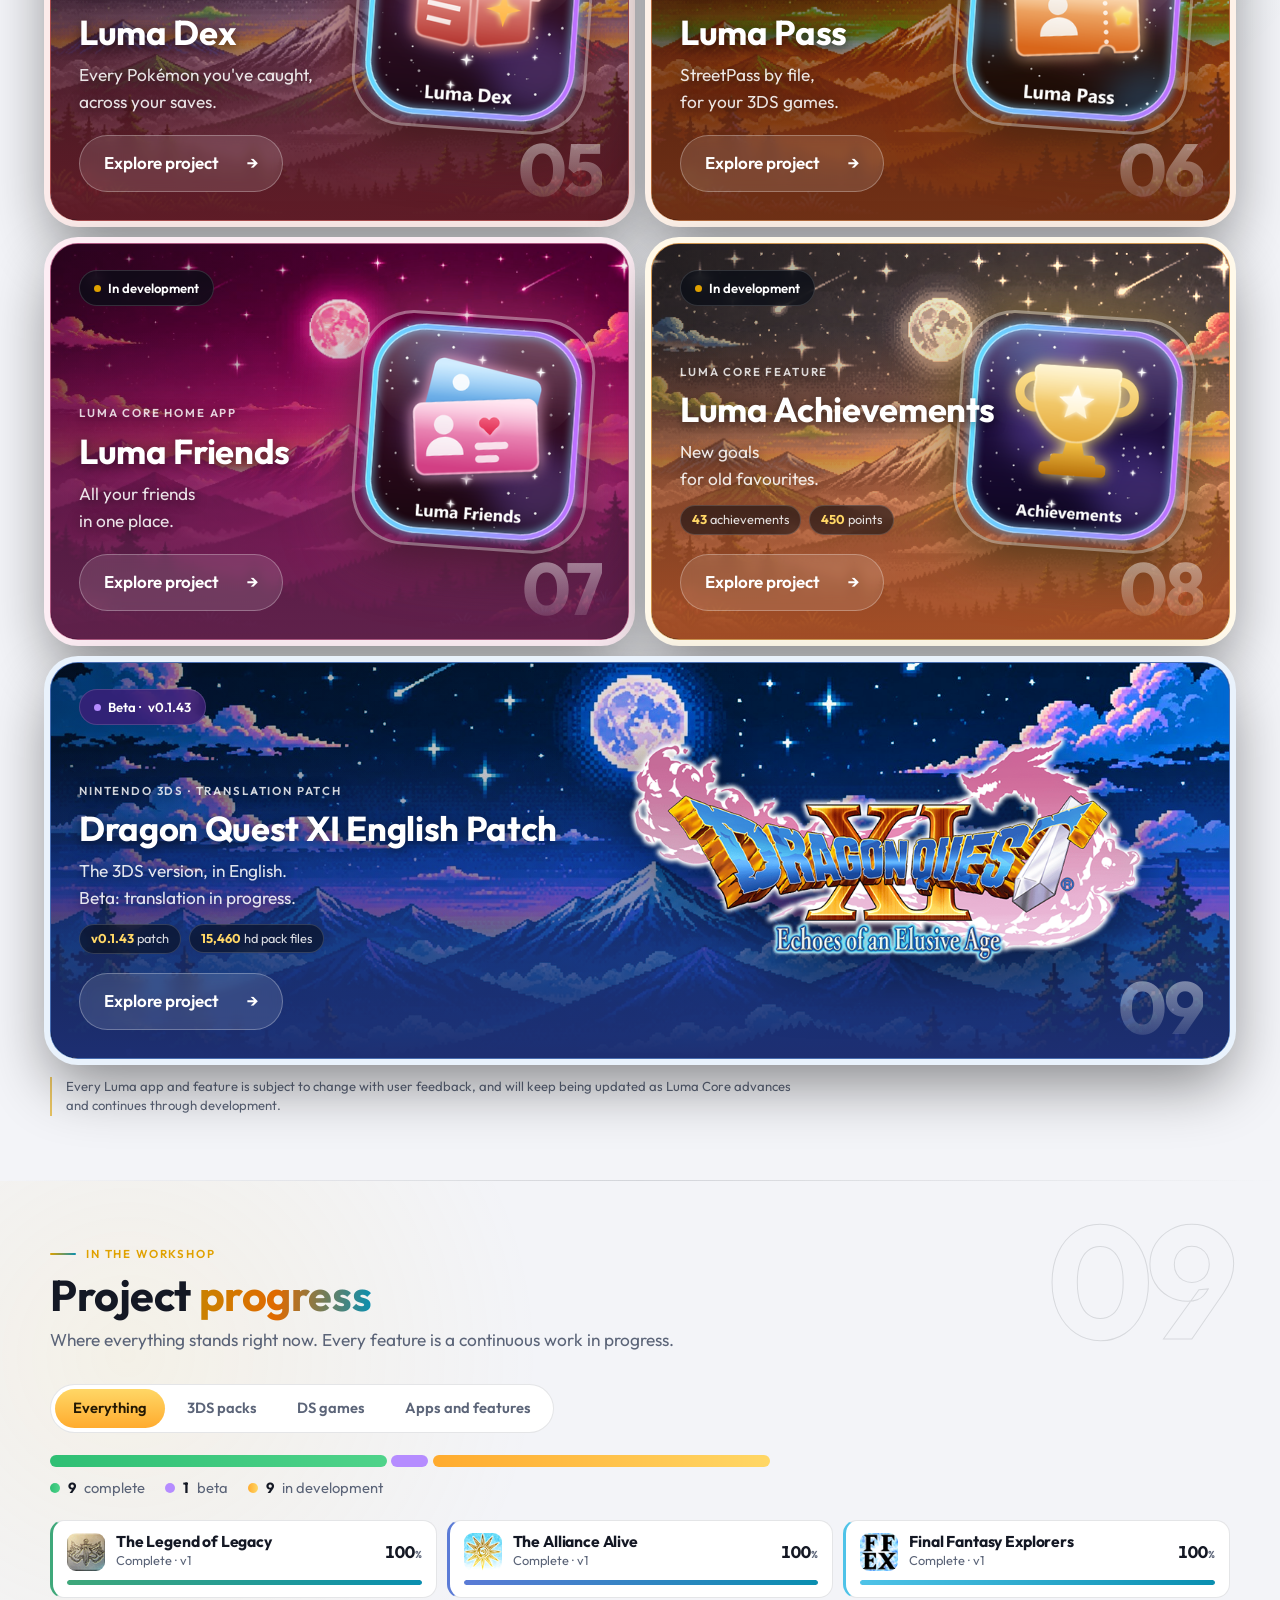
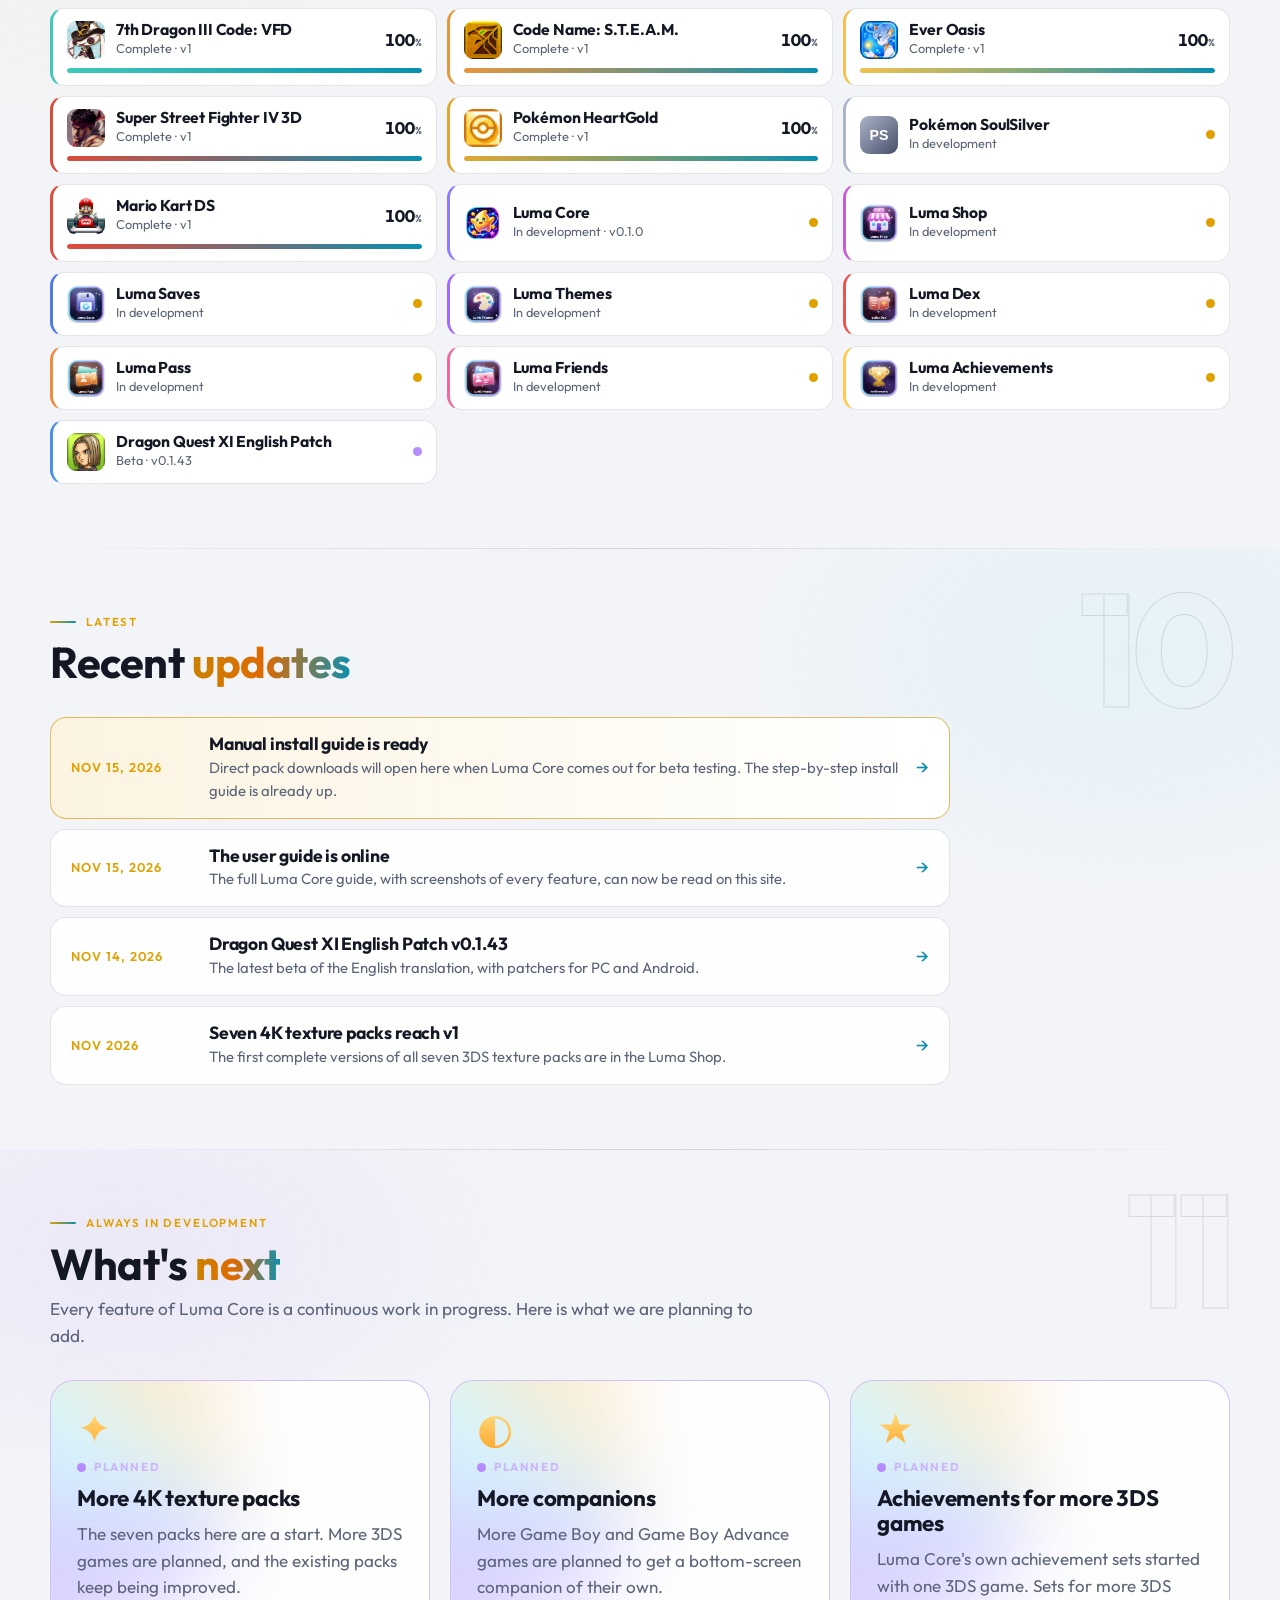
==== commit d303194d: "Set the live address for link previews and the 404 page Co-Authored-By: Claude Fable 5.2 <noreply@an" ====
--- a/index.html
+++ b/index.html
@@ -6,10 +6,12 @@
   <title>Luma Core · A dual-screen home and 4K texture packs</title>
   <meta name="theme-color" content="#0a0c13">
   <meta property="og:type" content="website">
+  <meta property="og:url" content="https://exhilo62.github.io/luma-core/">
+  <link rel="canonical" href="https://exhilo62.github.io/luma-core/">
   <meta property="og:site_name" content="Luma Core">
   <meta property="og:title" content="Luma Core: a 3DS-style Home for your dual-screen handheld">
   <meta property="og:description" content="Game Boy to 3DS on one shelf, both screens used everywhere, and our own 4K texture packs. Built for the AYN Thor.">
-  <meta property="og:image" content="img/logo-banner.png">
+  <meta property="og:image" content="https://exhilo62.github.io/luma-core/img/logo-banner.png">
   <meta name="twitter:card" content="summary_large_image">
   <link rel="icon" href="img/logo-icon.png">
   <meta name="description" content="Luma Core: a dual-screen home for your 3DS library, plus 4K texture packs.">
--- a/css/styles.css
+++ b/css/styles.css
@@ -1854,3 +1854,16 @@
   html.gate-on .gate-also { animation-delay: 3s; }
   html.gate-on .gate-hint { animation-delay: 3.3s; }
 }
+
+/* live download count on a project page */
+.stat-tiles .dl-tile { border-color: color-mix(in srgb, #4fd38a 55%, var(--line)); }
+.stat-tiles .dl-tile b { background: linear-gradient(180deg, #a8f5c8, #2fbf74); -webkit-background-clip: text; background-clip: text; color: transparent; }
+.dl-count { margin-top: 12px; font-size: 0.84rem; color: var(--muted); max-width: 560px; line-height: 1.5; }
+.live-dot { display: inline-block; width: 8px; height: 8px; margin-right: 8px; border-radius: 50%; background: #4fd38a; box-shadow: 0 0 0 0 rgba(79, 211, 138, 0.7); vertical-align: 1px; }
+@media (prefers-reduced-motion: no-preference) {
+  .live-dot { animation: live-ping 2.2s ease-out infinite; }
+  @keyframes live-ping { to { box-shadow: 0 0 0 9px rgba(79, 211, 138, 0); } }
+  .stat-tiles .dl-tile { animation: gate-rise 0.6s cubic-bezier(0.2, 0.8, 0.2, 1) backwards; }
+}
+:root[data-theme="light"] .stat-tiles .dl-tile b { background: none; -webkit-background-clip: border-box; background-clip: border-box; color: #17834c; }
+@media (prefers-color-scheme: light) { :root:not([data-theme="dark"]) .stat-tiles .dl-tile b { background: none; -webkit-background-clip: border-box; background-clip: border-box; color: #17834c; } }
